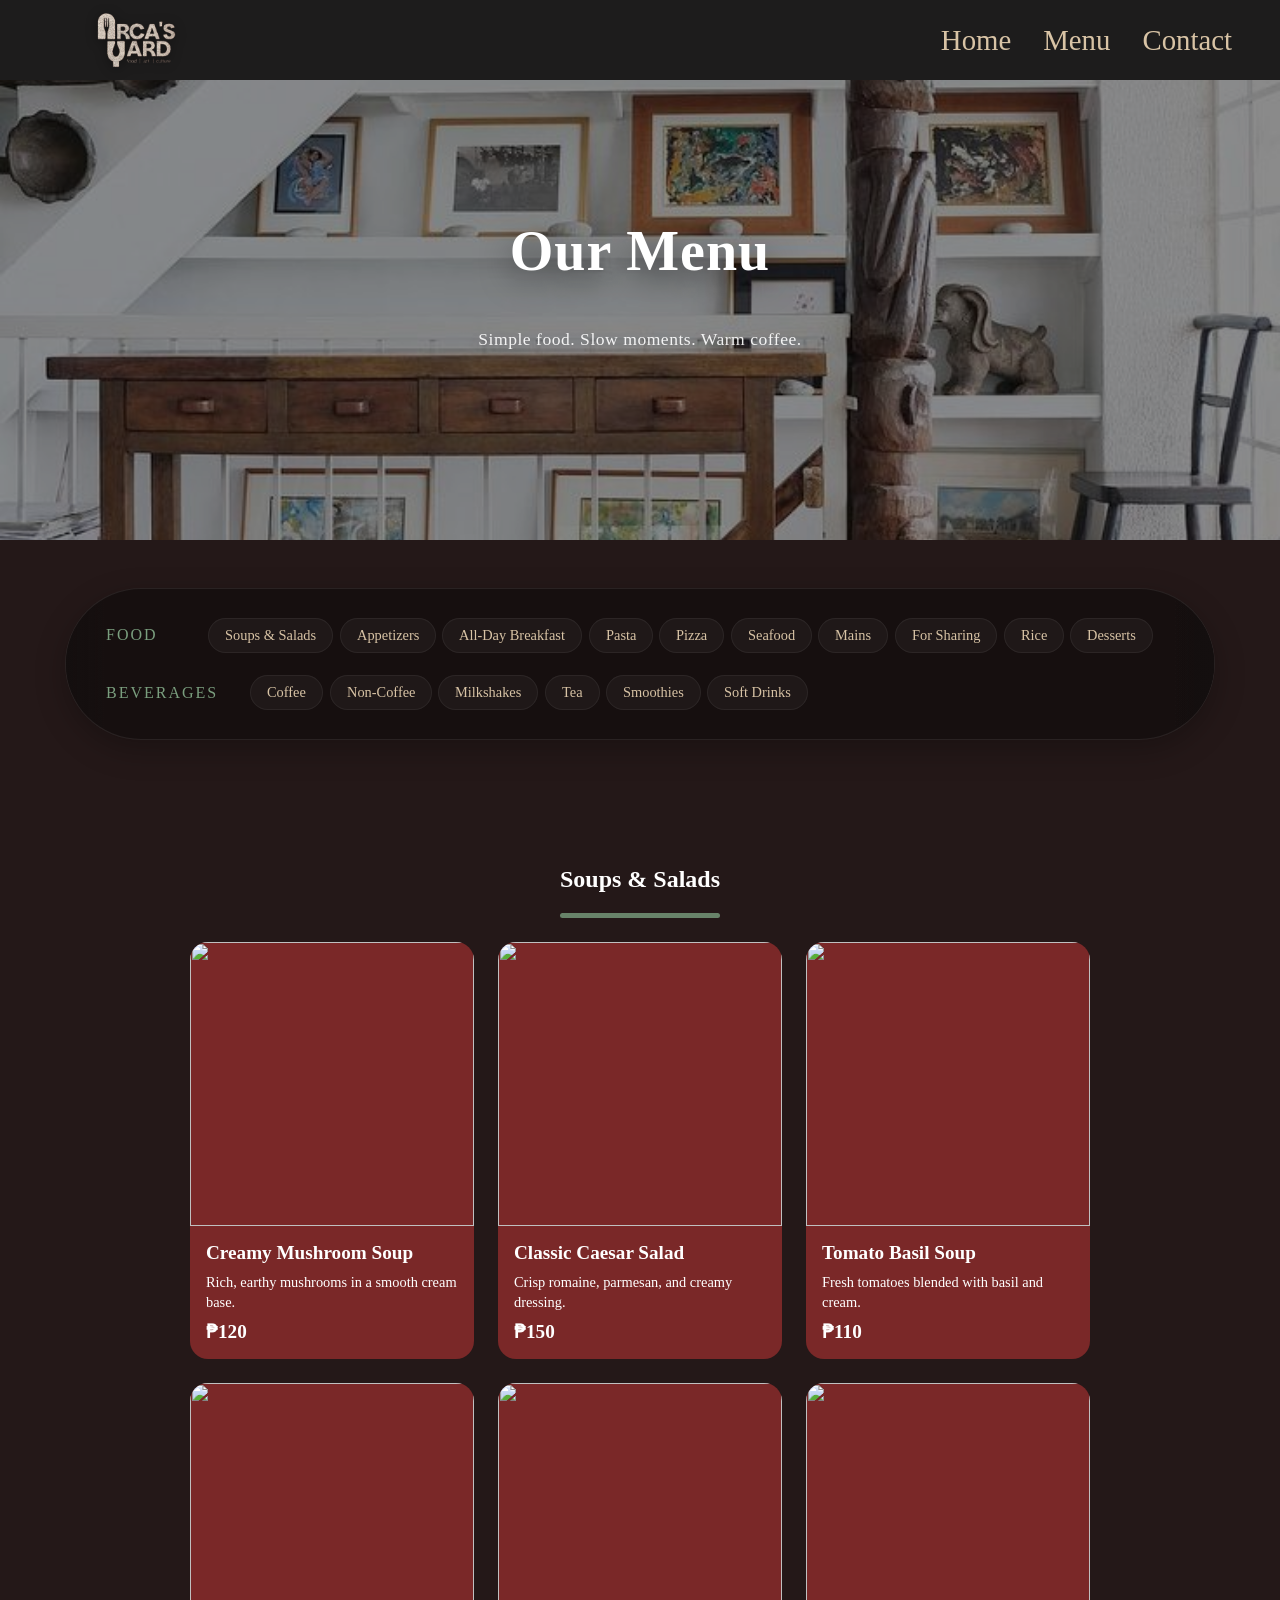
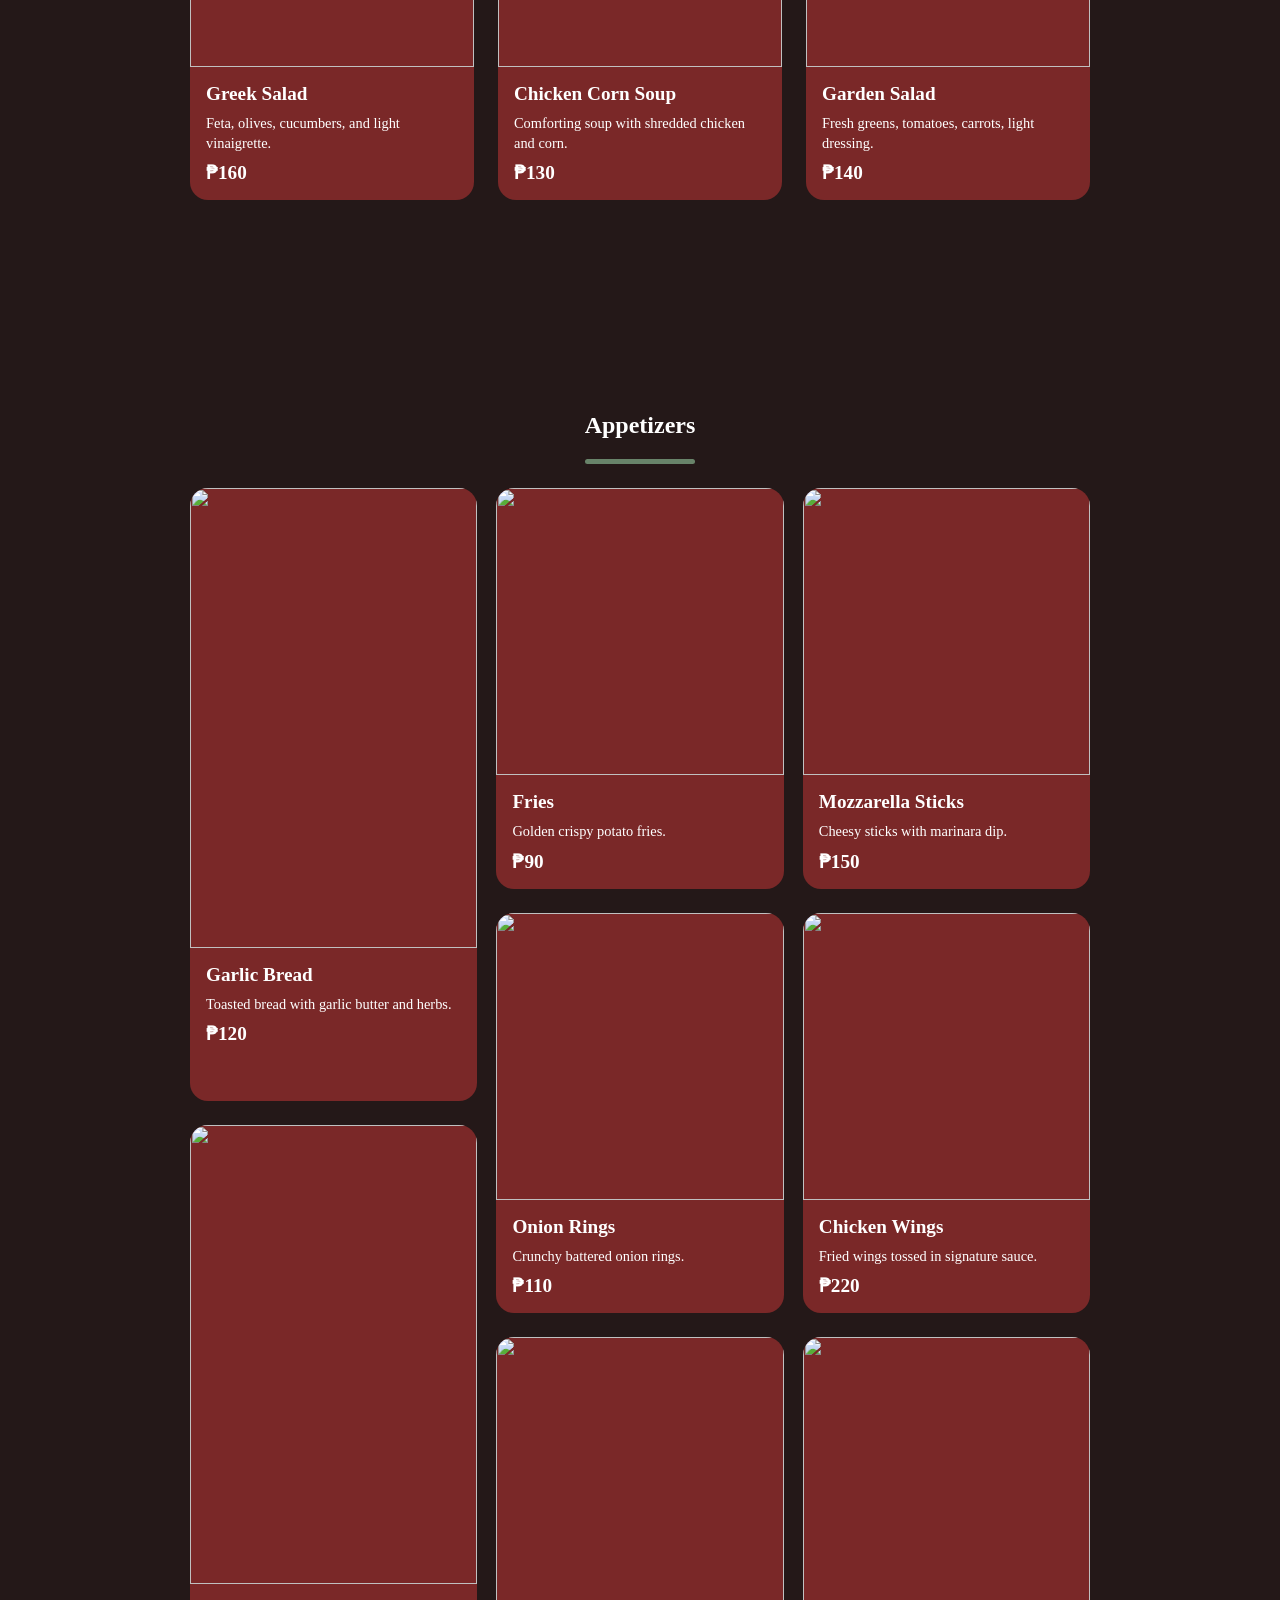
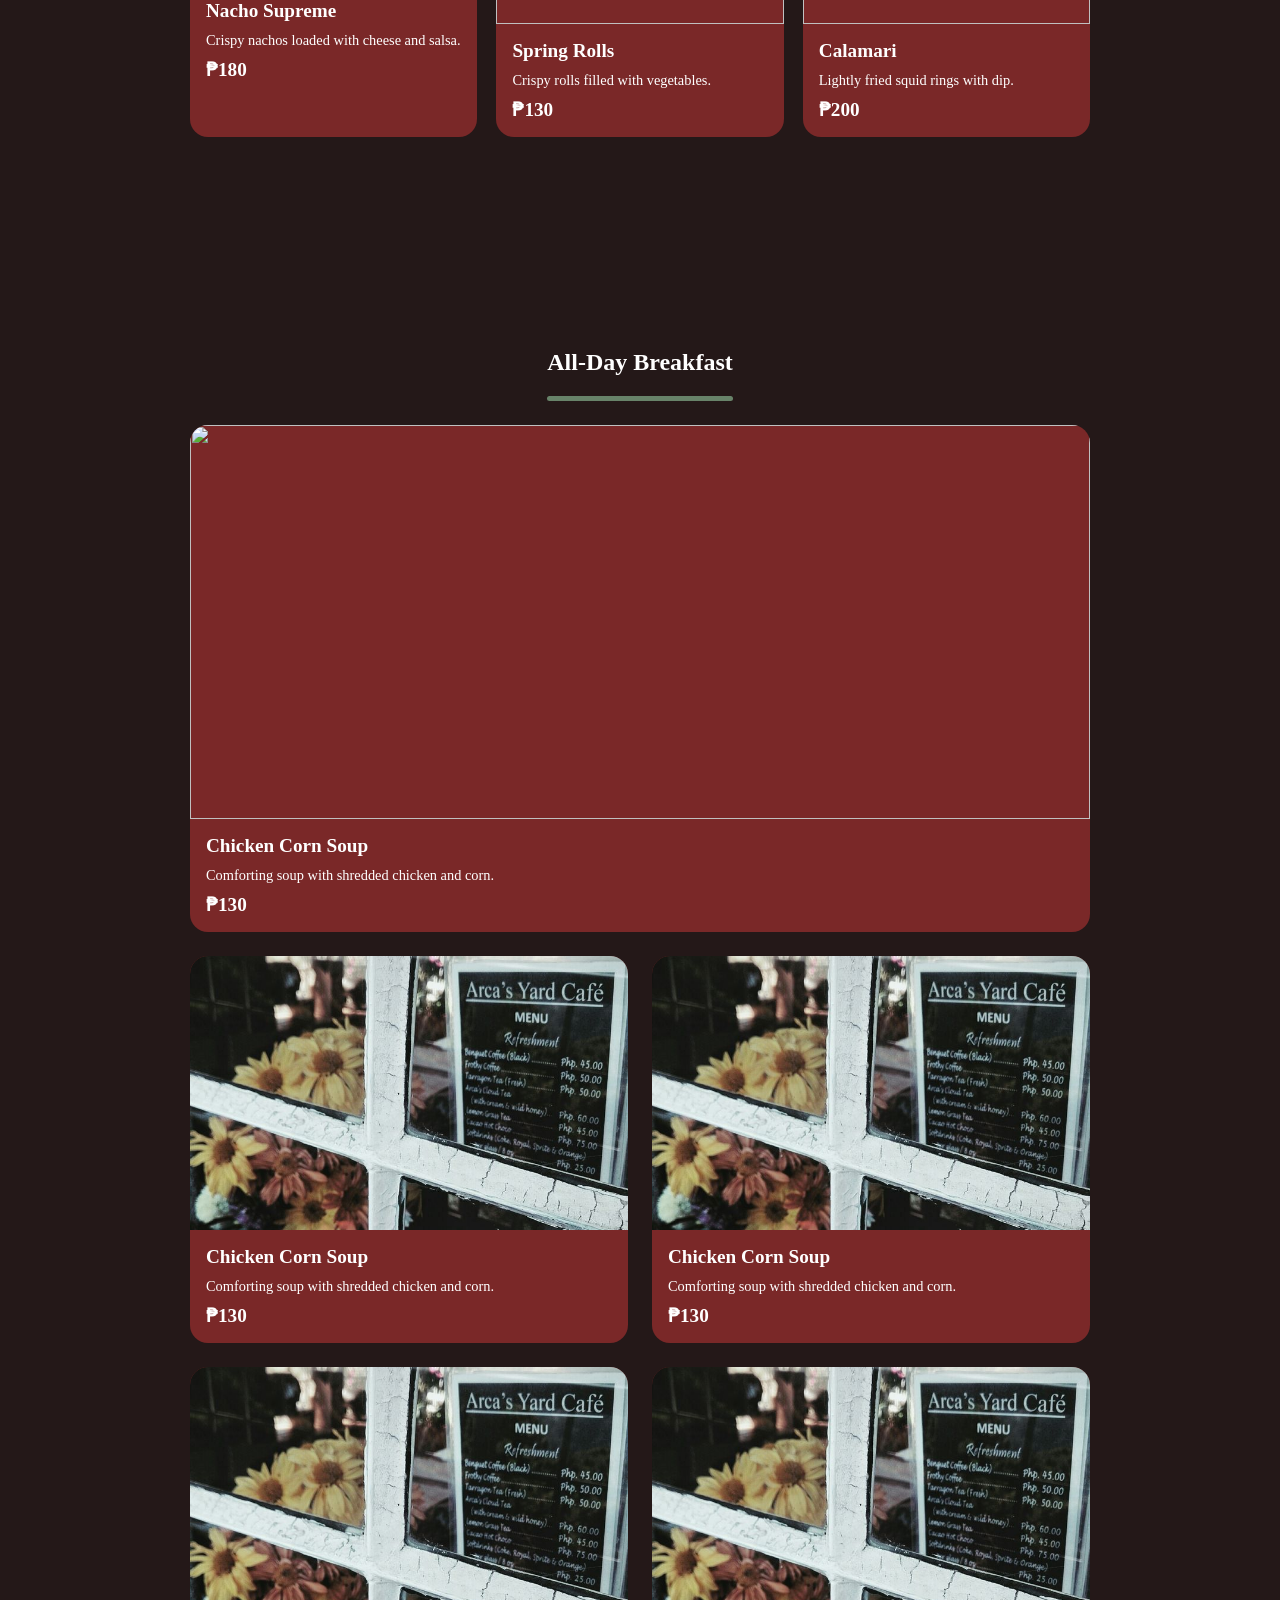
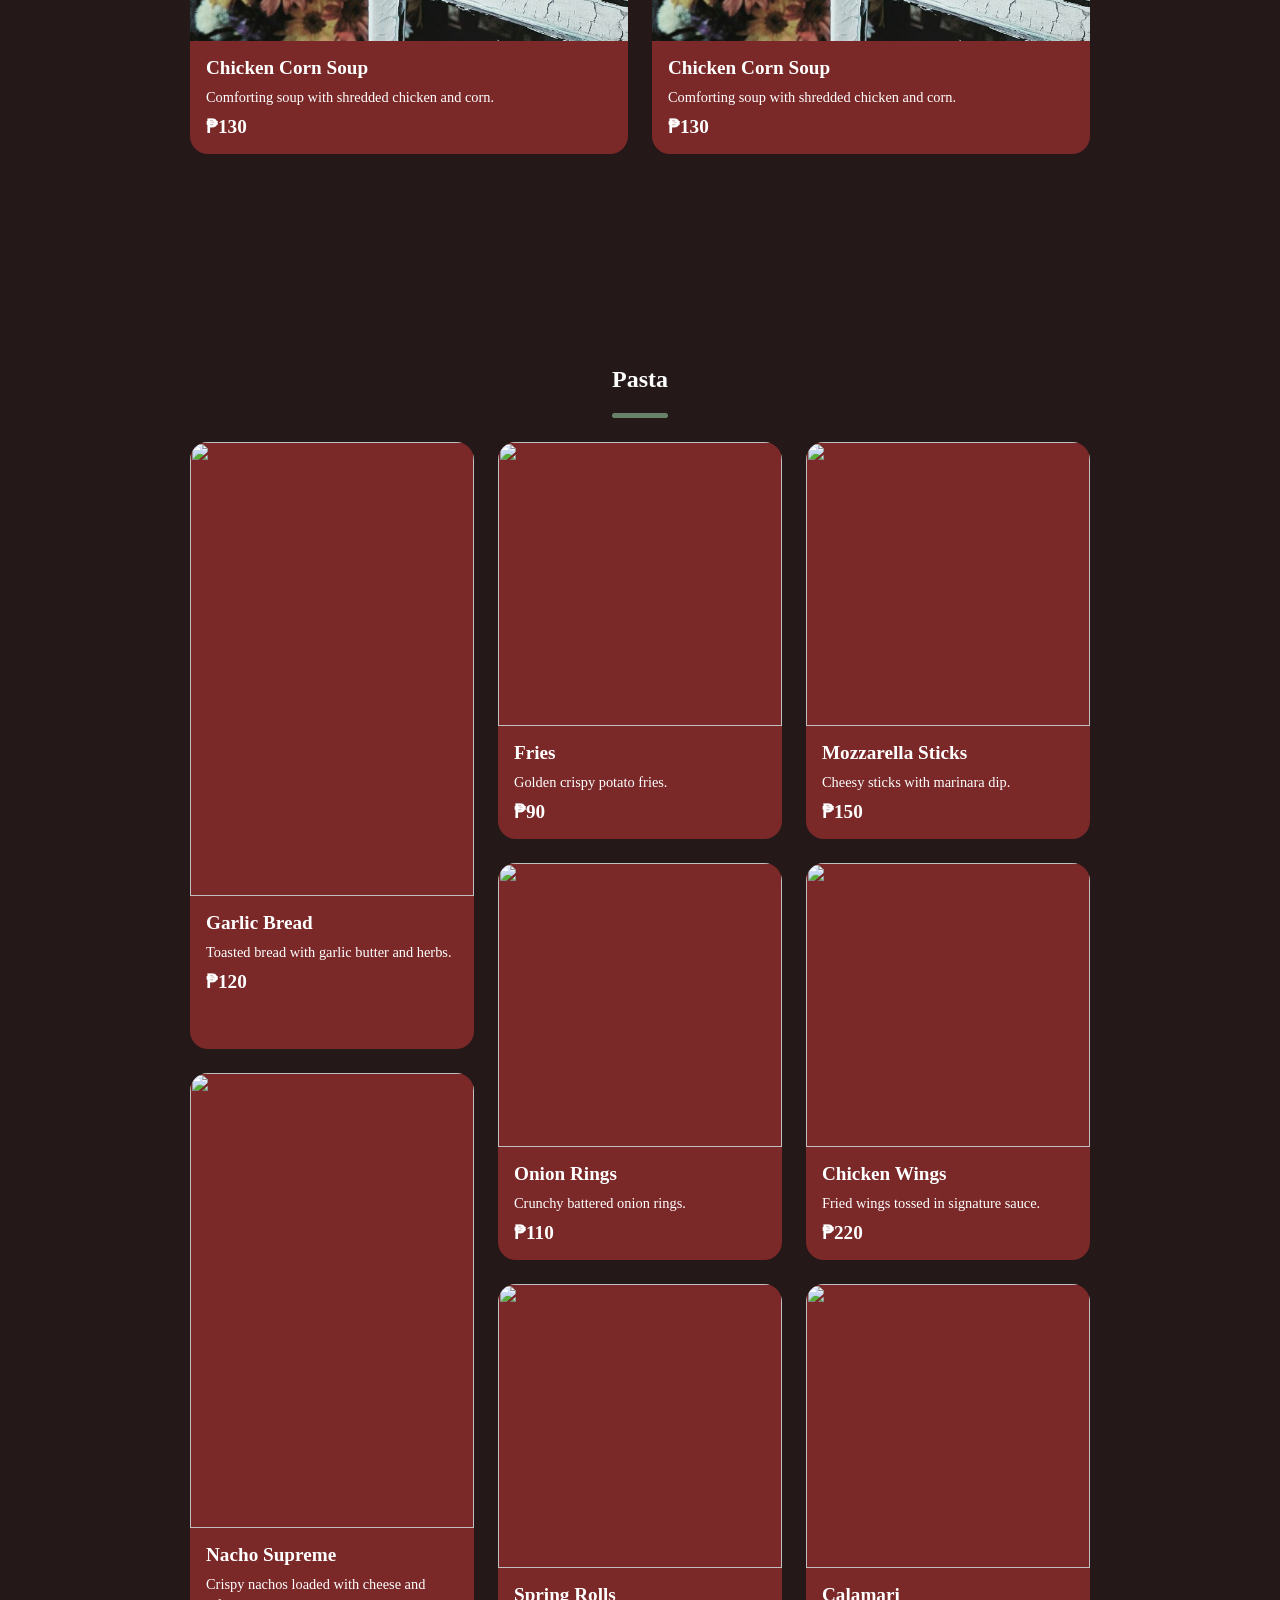
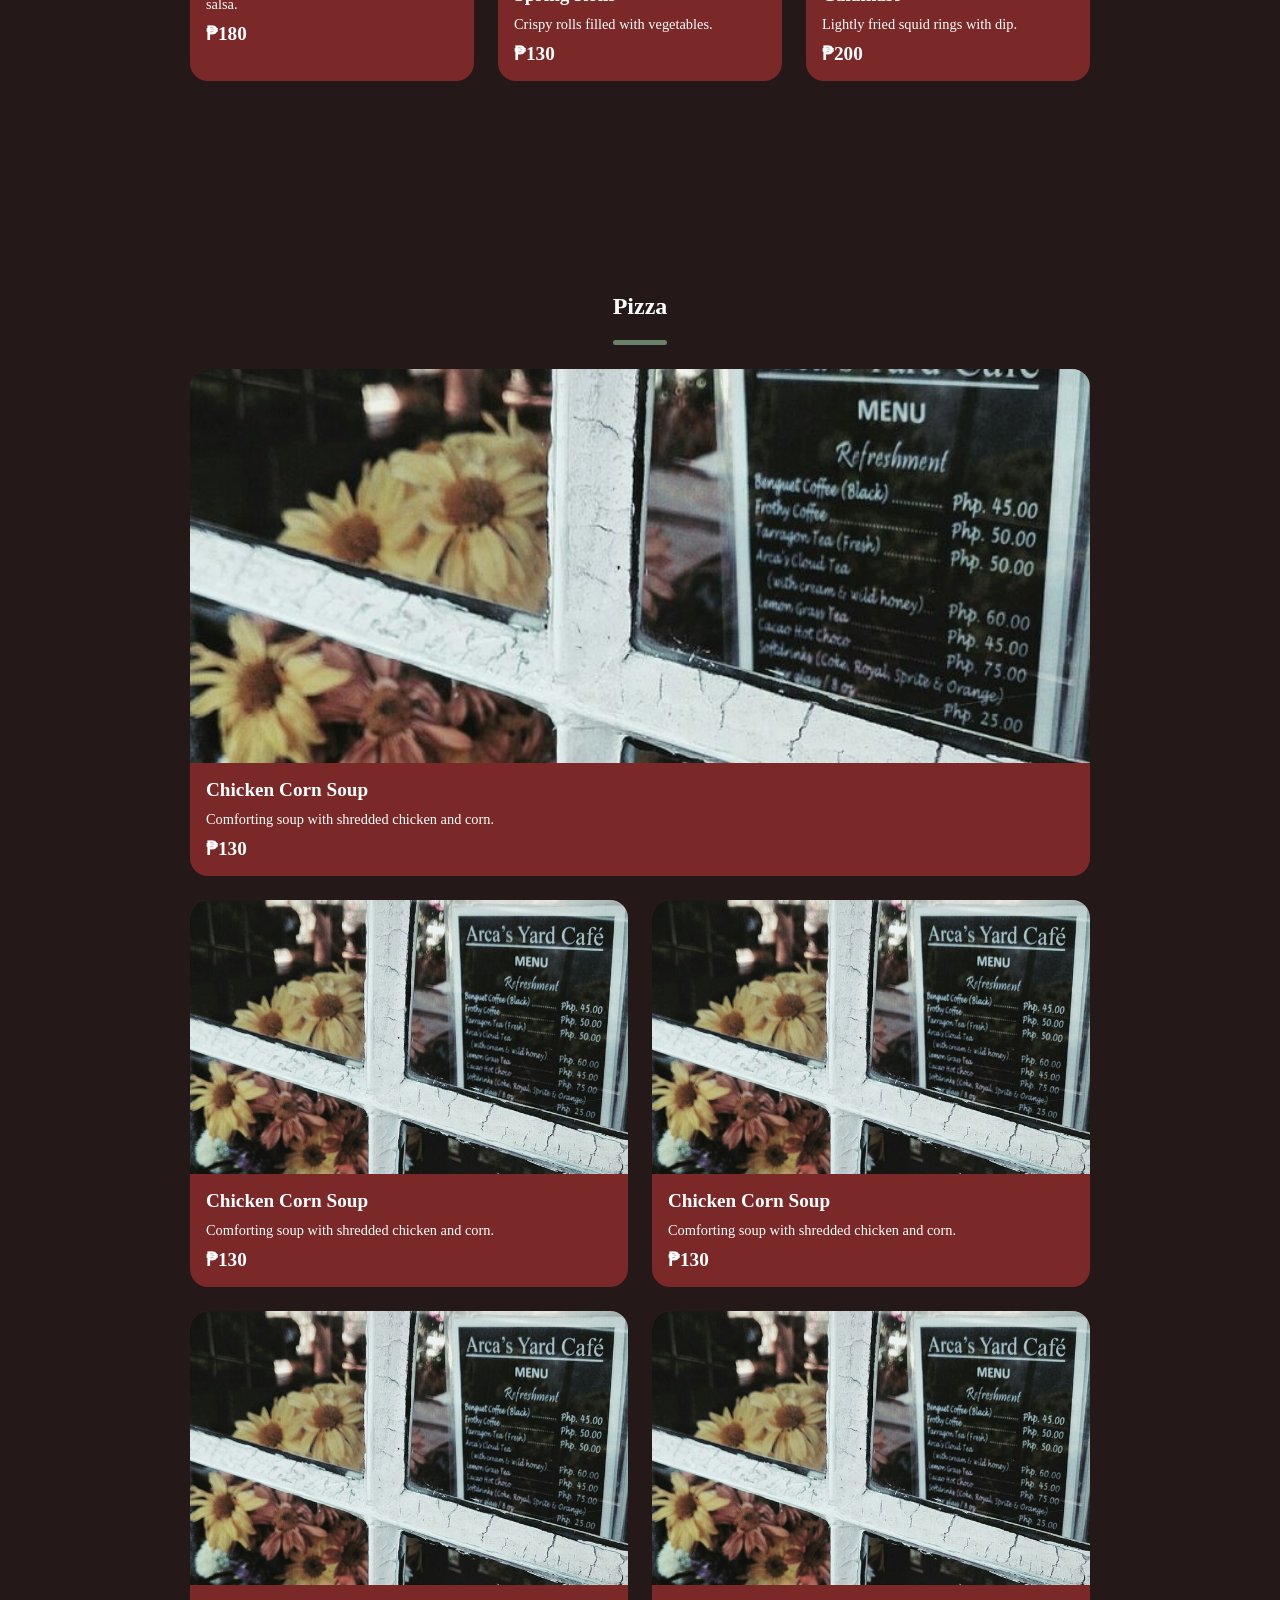
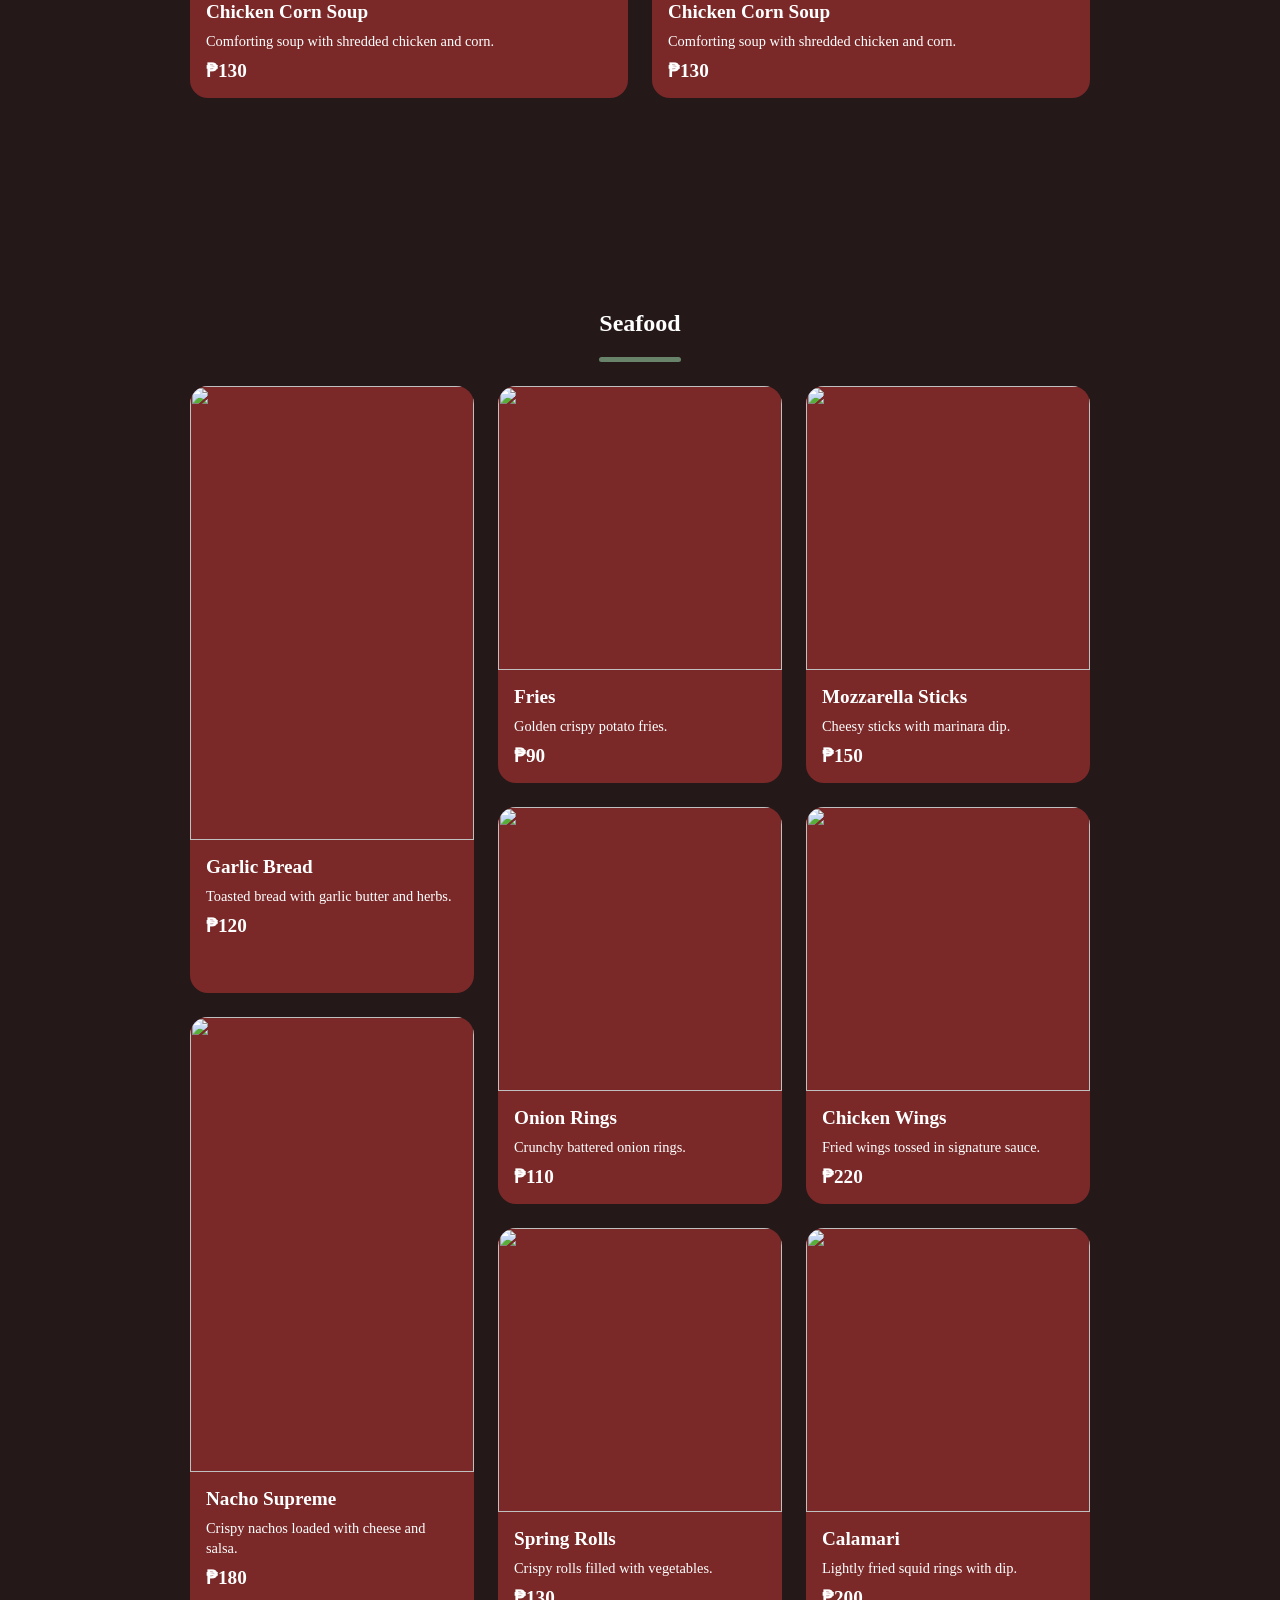
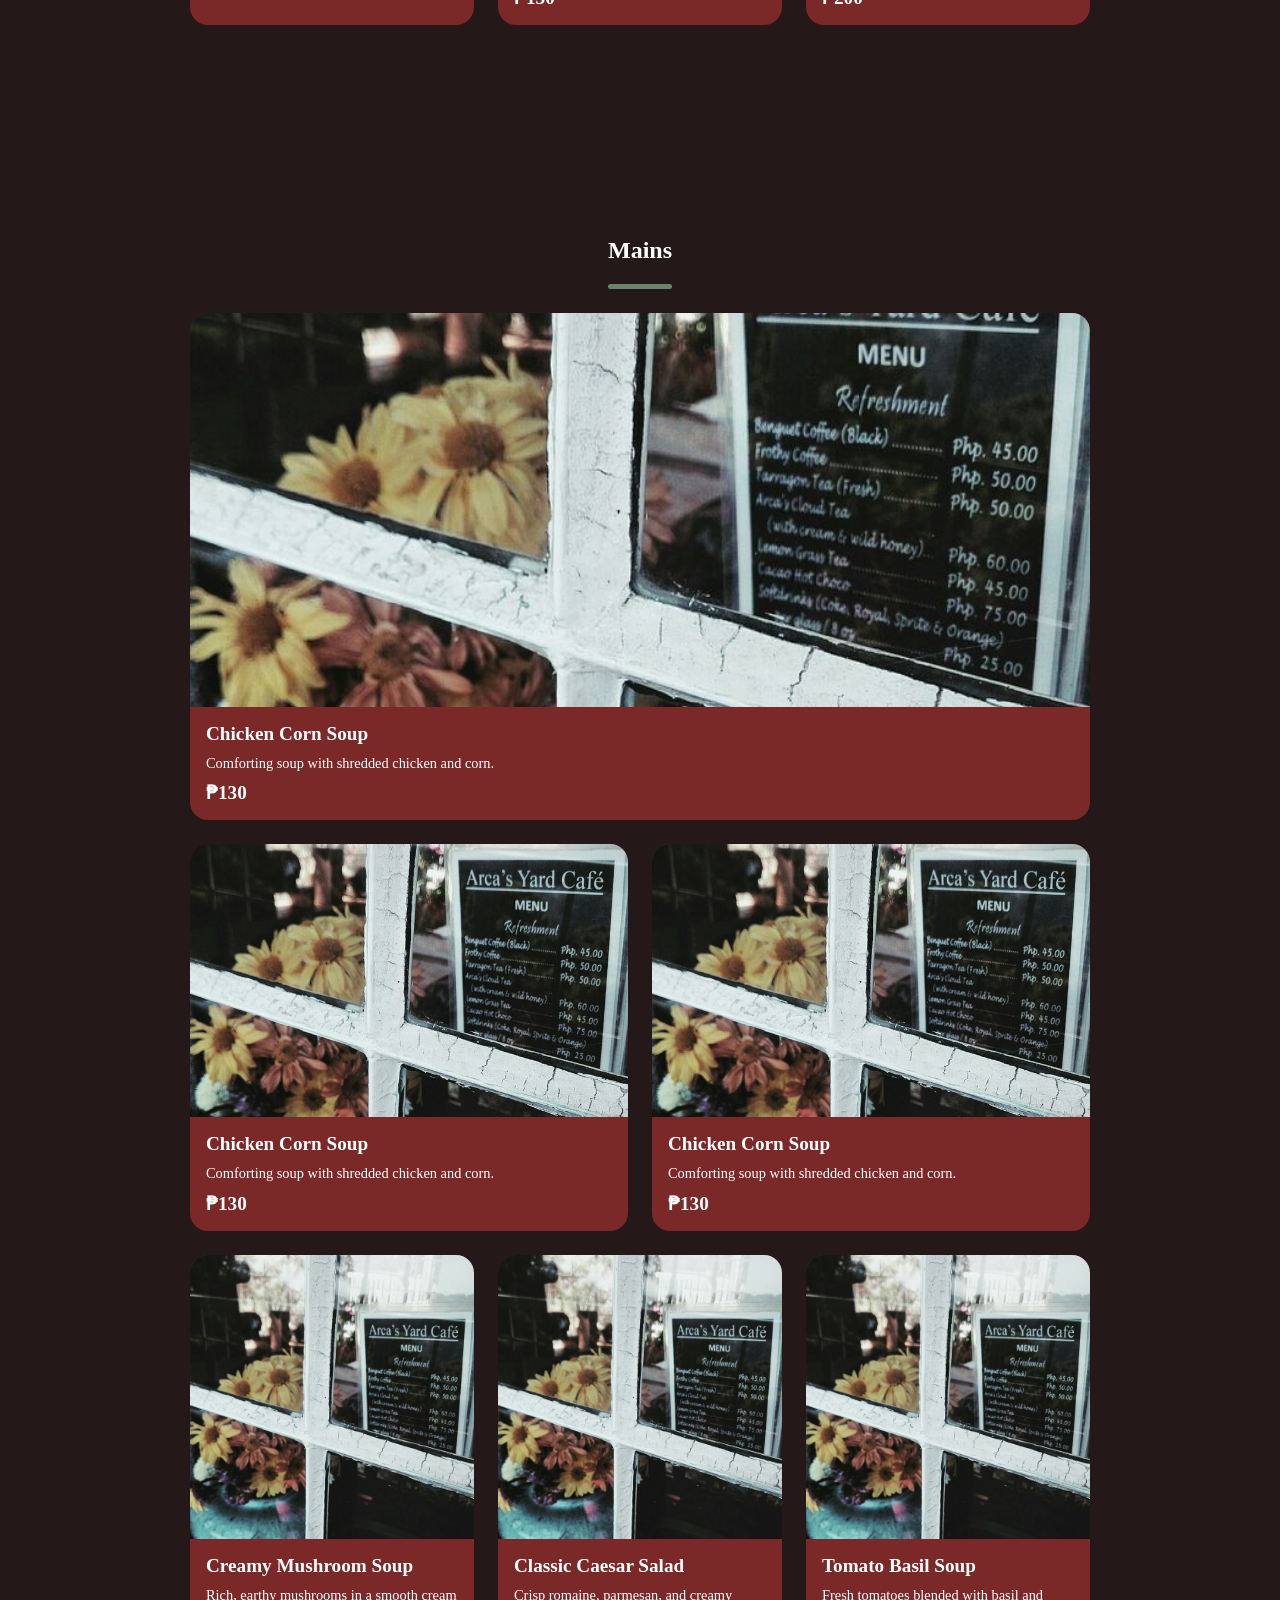
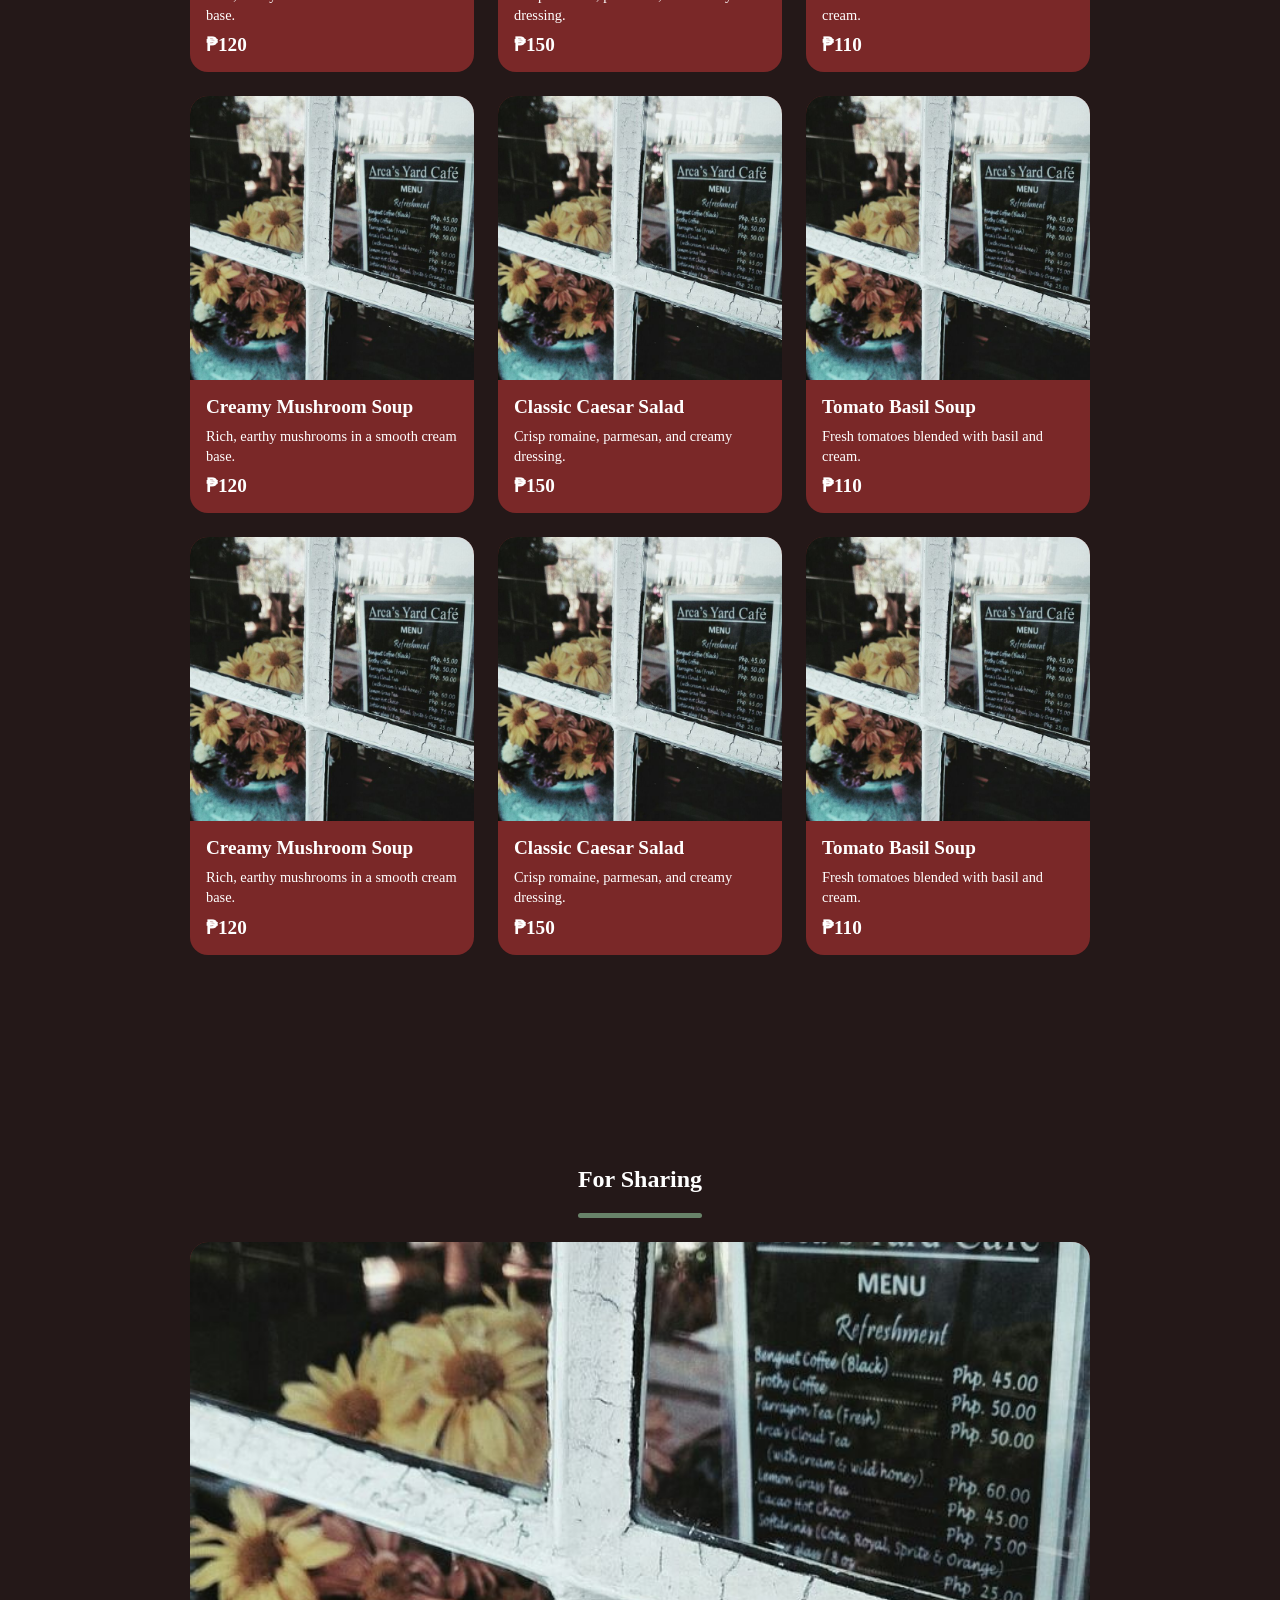
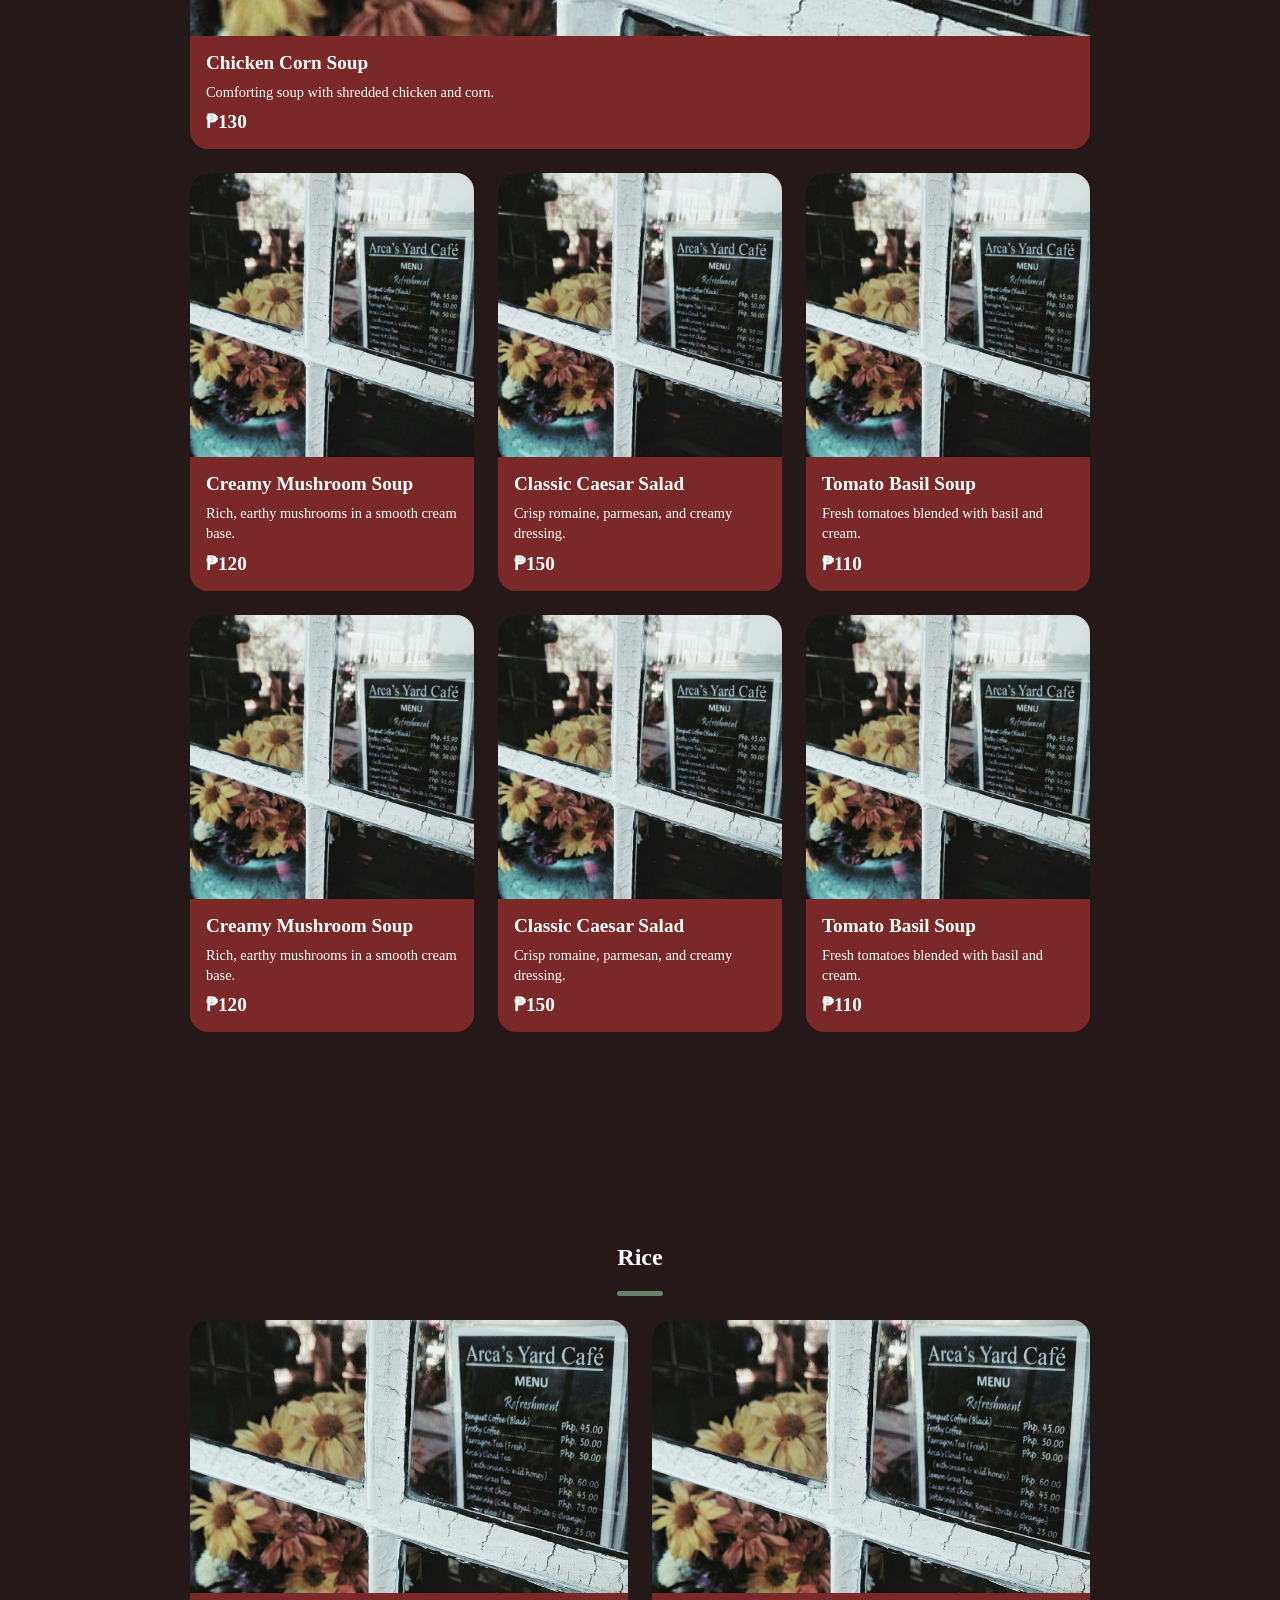
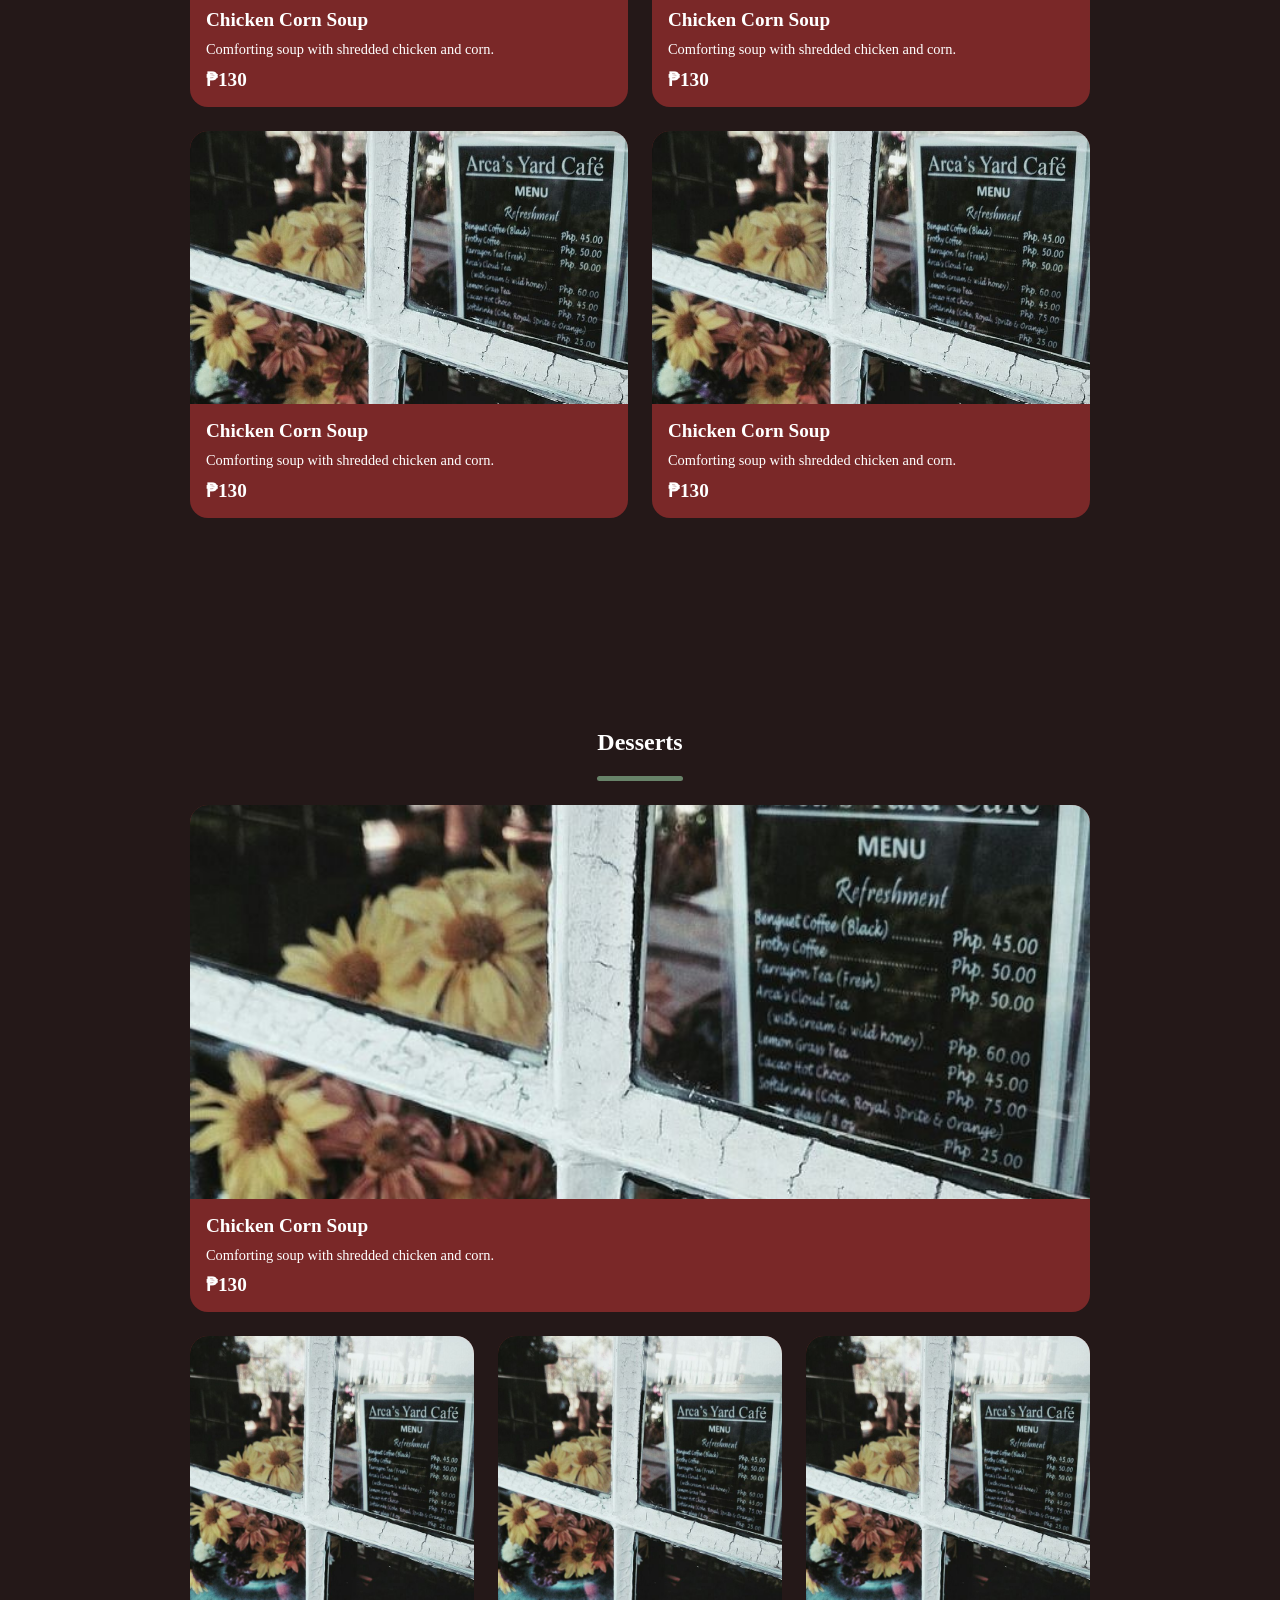
==== menu.html @ e7f6658e "Finished cards, fixed category bar, added hero menu section" ====
<!DOCTYPE html>
<html lang="en">

<head>
    <meta charset="UTF-8">
    <meta name="viewport" content="width=device-width, initial-scale=1.0">
    <title>Menu | Arca's Yard</title>
    <link rel="stylesheet" href="https://cdnjs.cloudflare.com/ajax/libs/font-awesome/6.5.0/css/all.min.css">
    <link rel="stylesheet" href="styles.css">
    <link rel="stylesheet" href="menu.css">
</head>

<body>

    <!-- TOP NAV -->
    <header class="TopNav">

        <div class="Logo">
            <img src="images/Logo.png" alt="Arca's Yard Logo">
        </div>

        <ul class="NavigationBtns">
            <li><a href="index.html">Home</a></li>
            <li><a href="#menu">Menu</a></li>
            <li><a href="#footer-contact">Contact</a></li>
        </ul>

    </header>


    <!-- HERO -->
    <section class="menu-hero">
        <div class="menu-hero-content">
            <h1>Our Menu</h1>
            <p>Simple food. Slow moments. Warm coffee.</p>
        </div>
    </section>


    <!-- CATEGORY NAV (FOOD) -->
    <nav class="menu-category-nav">

        <div class="nav-group">
            <span class="nav-label">Food</span>

            <div class="nav-links">
                <a href="#soups">Soups & Salads</a>
                <a href="#appetizers">Appetizers</a>
                <a href="#breakfast">All-Day Breakfast</a>
                <a href="#pasta">Pasta</a>
                <a href="#pizza">Pizza</a>
                <a href="#seafood">Seafood</a>
                <a href="#mains">Mains</a>
                <a href="#sharing">For Sharing</a>
                <a href="#rice">Rice</a>
                <a href="#desserts">Desserts</a>
            </div>
        </div>

        <div class="nav-group">
            <span class="nav-label">Beverages</span>

            <div class="nav-links">
                <a href="#coffee">Coffee</a>
                <a href="#noncoffee">Non-Coffee</a>
                <a href="#milkshakes">Milkshakes</a>
                <a href="#tea">Tea</a>
                <a href="#smoothies">Smoothies</a>
                <a href="#softdrinks">Soft Drinks</a>
            </div>
        </div>

    </nav>


    <!-- FOOD SECTIONS -->

    <!-- SOUPS & SALADS -->
    <section id="soups" class="menu-section">
        <div class="section-header">
            <h2>Soups & Salads</h2>
            <div class="section-line-long"></div>
        </div>
        <div class="menu-grid soups-grid">

            <div class="menu-card">
                <div class="menu-card-img">
                    <img src="https://i.pinimg.com/736x/e2/eb/c9/e2ebc9f1dde20d398d327fdfaec5f267.jpg">
                </div>
                <div class="menu-card-content">
                    <h3>Creamy Mushroom Soup</h3>
                    <p>Rich, earthy mushrooms in a smooth cream base.</p>
                    <span class="price">₱120</span>
                </div>
            </div>

            <div class="menu-card">
                <div class="menu-card-img">
                    <img src="https://i.pinimg.com/736x/0a/6a/af/0a6aaf61ba360df3a9e61fdb423d99d4.jpg">
                </div>
                <div class="menu-card-content">
                    <h3>Classic Caesar Salad</h3>
                    <p>Crisp romaine, parmesan, and creamy dressing.</p>
                    <span class="price">₱150</span>
                </div>
            </div>

            <div class="menu-card">
                <div class="menu-card-img">
                    <img src="https://i.pinimg.com/736x/3b/90/ef/3b90ef468213af9b06ab7dc0102e377d.jpg">
                </div>
                <div class="menu-card-content">
                    <h3>Tomato Basil Soup</h3>
                    <p>Fresh tomatoes blended with basil and cream.</p>
                    <span class="price">₱110</span>
                </div>
            </div>

            <div class="menu-card">
                <div class="menu-card-img">
                    <img src="https://i.pinimg.com/736x/8e/40/37/8e4037fa655532a5b2d4cee38415f1e8.jpg">
                </div>
                <div class="menu-card-content">
                    <h3>Greek Salad</h3>
                    <p>Feta, olives, cucumbers, and light vinaigrette.</p>
                    <span class="price">₱160</span>
                </div>
            </div>

            <div class="menu-card">
                <div class="menu-card-img">
                    <img src="https://i.pinimg.com/736x/9b/47/14/9b4714f9af9fe3c4e0633de8f8d4c8b3.jpg">
                </div>
                <div class="menu-card-content">
                    <h3>Chicken Corn Soup</h3>
                    <p>Comforting soup with shredded chicken and corn.</p>
                    <span class="price">₱130</span>
                </div>
            </div>

            <div class="menu-card">
                <div class="menu-card-img">
                    <img src="https://i.pinimg.com/736x/0e/b5/07/0eb507b97f67a19e6667378e6239bf80.jpg">
                </div>
                <div class="menu-card-content">
                    <h3>Garden Salad</h3>
                    <p>Fresh greens, tomatoes, carrots, light dressing.</p>
                    <span class="price">₱140</span>
                </div>
            </div>

        </div>
    </section>

    <!-- APPETIZERS -->
    <section id="appetizers" class="menu-section">
        <div class="section-header">
            <h2>Appetizers</h2>
            <div class="section-line-long"></div>
        </div>

        <div class="menu-grid appetizers-grid">

            <div class="app-col app-col-1">

                <div class="menu-card tall">
                    <div class="menu-card-img">
                        <img src="https://i.pinimg.com/736x/bc/23/c3/bc23c375ea4ceefdea750d41bb70231e.jpg">
                    </div>
                    <div class="menu-card-content">
                        <h3>Garlic Bread</h3>
                        <p>Toasted bread with garlic butter and herbs.</p>
                        <span class="price">₱120</span>
                    </div>
                </div>

                <div class="menu-card tall">
                    <div class="menu-card-img">
                        <img src="https://i.pinimg.com/736x/f8/31/7a/f8317a8bd0ff3e51a7cf120d07058aa9.jpg">
                    </div>
                    <div class="menu-card-content">
                        <h3>Nacho Supreme</h3>
                        <p>Crispy nachos loaded with cheese and salsa.</p>
                        <span class="price">₱180</span>
                    </div>
                </div>

            </div>

            <div class="app-col">

                <div class="menu-card">
                    <div class="menu-card-img">
                        <img src="https://i.pinimg.com/736x/1c/87/68/1c8768ff8575c44ebd1df6141987bdbe.jpg">
                    </div>
                    <div class="menu-card-content">
                        <h3>Fries</h3>
                        <p>Golden crispy potato fries.</p>
                        <span class="price">₱90</span>
                    </div>
                </div>

                <div class="menu-card">
                    <div class="menu-card-img">
                        <img src="https://i.pinimg.com/736x/00/92/6b/00926bbec43edce93643f4eafa21312b.jpg">
                    </div>
                    <div class="menu-card-content">
                        <h3>Onion Rings</h3>
                        <p>Crunchy battered onion rings.</p>
                        <span class="price">₱110</span>
                    </div>
                </div>

                <div class="menu-card">
                    <div class="menu-card-img">
                        <img src="https://i.pinimg.com/736x/38/7b/45/387b4507d97519ea14ad360af95740d3.jpg">
                    </div>
                    <div class="menu-card-content">
                        <h3>Spring Rolls</h3>
                        <p>Crispy rolls filled with vegetables.</p>
                        <span class="price">₱130</span>
                    </div>
                </div>

            </div>

            <div class="app-col">

                <div class="menu-card">
                    <div class="menu-card-img">
                        <img src="https://i.pinimg.com/736x/d9/a5/4c/d9a54c0fde92ab4caa30a5adbbbc1191.jpg">
                    </div>
                    <div class="menu-card-content">
                        <h3>Mozzarella Sticks</h3>
                        <p>Cheesy sticks with marinara dip.</p>
                        <span class="price">₱150</span>
                    </div>
                </div>

                <div class="menu-card">
                    <div class="menu-card-img">
                        <img src="https://i.pinimg.com/736x/52/19/7c/52197cad5092fc3b79a1259dc33a384d.jpg">
                    </div>
                    <div class="menu-card-content">
                        <h3>Chicken Wings</h3>
                        <p>Fried wings tossed in signature sauce.</p>
                        <span class="price">₱220</span>
                    </div>
                </div>

                <div class="menu-card">
                    <div class="menu-card-img">
                        <img src="https://i.pinimg.com/736x/22/ce/6d/22ce6dc1565bb69826f97819bab5f6bd.jpg">
                    </div>
                    <div class="menu-card-content">
                        <h3>Calamari</h3>
                        <p>Lightly fried squid rings with dip.</p>
                        <span class="price">₱200</span>
                    </div>
                </div>

            </div>

        </div>
    </section>

    <!-- BREAKFAST -->
    <section id="breakfast" class="menu-section">
        <div class="section-header">
            <h2>All-Day Breakfast</h2>
            <div class="section-line-long"></div>
        </div>
        <div class="menu-grid breakfast-grid">

            <div class="menu-card full-span">
                <div class="menu-card-img">
                    <img src="https://i.pinimg.com/1200x/9b/47/14/9b4714f9af9fe3c4e0633de8f8d4c8b3.jpg">
                </div>
                <div class="menu-card-content">
                    <h3>Chicken Corn Soup</h3>
                    <p>Comforting soup with shredded chicken and corn.</p>
                    <span class="price">₱130</span>
                </div>
            </div>

            <div class="wide-row">
                <div class="menu-card wide-card">
                    <div class="menu-card-img">
                        <img src="images/Arca's Yard in Baguio City.jpg">
                    </div>
                    <div class="menu-card-content">
                        <h3>Chicken Corn Soup</h3>
                        <p>Comforting soup with shredded chicken and corn.</p>
                        <span class="price">₱130</span>
                    </div>
                </div>

                <div class="menu-card wide-card">
                    <div class="menu-card-img">
                        <img src="images/Arca's Yard in Baguio City.jpg">
                    </div>
                    <div class="menu-card-content">
                        <h3>Chicken Corn Soup</h3>
                        <p>Comforting soup with shredded chicken and corn.</p>
                        <span class="price">₱130</span>
                    </div>
                </div>

                <div class="menu-card wide-card">
                    <div class="menu-card-img">
                        <img src="images/Arca's Yard in Baguio City.jpg">
                    </div>
                    <div class="menu-card-content">
                        <h3>Chicken Corn Soup</h3>
                        <p>Comforting soup with shredded chicken and corn.</p>
                        <span class="price">₱130</span>
                    </div>
                </div>

                <div class="menu-card wide-card">
                    <div class="menu-card-img">
                        <img src="images/Arca's Yard in Baguio City.jpg">
                    </div>
                    <div class="menu-card-content">
                        <h3>Chicken Corn Soup</h3>
                        <p>Comforting soup with shredded chicken and corn.</p>
                        <span class="price">₱130</span>
                    </div>
                </div>
            </div>
        </div>
    </section>

    <!-- PIZZA -->
    <section id="pasta" class="menu-section">
        <div class="section-header">
            <h2>Pasta</h2>
            <div class="section-line-long"></div>
        </div>
        <div class="menu-grid pasta-grid">

            <div class="app-col app-col-1">

                <div class="menu-card tall">
                    <div class="menu-card-img">
                        <img src="images/app1.jpg">
                    </div>
                    <div class="menu-card-content">
                        <h3>Garlic Bread</h3>
                        <p>Toasted bread with garlic butter and herbs.</p>
                        <span class="price">₱120</span>
                    </div>
                </div>

                <div class="menu-card tall">
                    <div class="menu-card-img">
                        <img src="images/app2.jpg">
                    </div>
                    <div class="menu-card-content">
                        <h3>Nacho Supreme</h3>
                        <p>Crispy nachos loaded with cheese and salsa.</p>
                        <span class="price">₱180</span>
                    </div>
                </div>

            </div>

            <div class="app-col">

                <div class="menu-card">
                    <div class="menu-card-img">
                        <img src="images/app3.jpg">
                    </div>
                    <div class="menu-card-content">
                        <h3>Fries</h3>
                        <p>Golden crispy potato fries.</p>
                        <span class="price">₱90</span>
                    </div>
                </div>

                <div class="menu-card">
                    <div class="menu-card-img">
                        <img src="images/app4.jpg">
                    </div>
                    <div class="menu-card-content">
                        <h3>Onion Rings</h3>
                        <p>Crunchy battered onion rings.</p>
                        <span class="price">₱110</span>
                    </div>
                </div>

                <div class="menu-card">
                    <div class="menu-card-img">
                        <img src="images/app5.jpg">
                    </div>
                    <div class="menu-card-content">
                        <h3>Spring Rolls</h3>
                        <p>Crispy rolls filled with vegetables.</p>
                        <span class="price">₱130</span>
                    </div>
                </div>

            </div>

            <div class="app-col">

                <div class="menu-card">
                    <div class="menu-card-img">
                        <img src="images/app6.jpg">
                    </div>
                    <div class="menu-card-content">
                        <h3>Mozzarella Sticks</h3>
                        <p>Cheesy sticks with marinara dip.</p>
                        <span class="price">₱150</span>
                    </div>
                </div>

                <div class="menu-card">
                    <div class="menu-card-img">
                        <img src="images/app7.jpg">
                    </div>
                    <div class="menu-card-content">
                        <h3>Chicken Wings</h3>
                        <p>Fried wings tossed in signature sauce.</p>
                        <span class="price">₱220</span>
                    </div>
                </div>

                <div class="menu-card">
                    <div class="menu-card-img">
                        <img src="images/app8.jpg">
                    </div>
                    <div class="menu-card-content">
                        <h3>Calamari</h3>
                        <p>Lightly fried squid rings with dip.</p>
                        <span class="price">₱200</span>
                    </div>
                </div>

            </div>

        </div>
    </section>

    <!-- PIZZA -->
    <section id="pizza" class="menu-section">
        <div class="section-header">
            <h2>Pizza</h2>
            <div class="section-line-long"></div>
        </div>
        <div class="menu-grid pizza-grid">

            <div class="menu-card full-span">
                <div class="menu-card-img">
                    <img src="images/Arca's Yard in Baguio City.jpg">
                </div>
                <div class="menu-card-content">
                    <h3>Chicken Corn Soup</h3>
                    <p>Comforting soup with shredded chicken and corn.</p>
                    <span class="price">₱130</span>
                </div>
            </div>

            <div class="wide-row">
                <div class="menu-card wide-card">
                    <div class="menu-card-img">
                        <img src="images/Arca's Yard in Baguio City.jpg">
                    </div>
                    <div class="menu-card-content">
                        <h3>Chicken Corn Soup</h3>
                        <p>Comforting soup with shredded chicken and corn.</p>
                        <span class="price">₱130</span>
                    </div>
                </div>

                <div class="menu-card wide-card">
                    <div class="menu-card-img">
                        <img src="images/Arca's Yard in Baguio City.jpg">
                    </div>
                    <div class="menu-card-content">
                        <h3>Chicken Corn Soup</h3>
                        <p>Comforting soup with shredded chicken and corn.</p>
                        <span class="price">₱130</span>
                    </div>
                </div>

                <div class="menu-card wide-card">
                    <div class="menu-card-img">
                        <img src="images/Arca's Yard in Baguio City.jpg">
                    </div>
                    <div class="menu-card-content">
                        <h3>Chicken Corn Soup</h3>
                        <p>Comforting soup with shredded chicken and corn.</p>
                        <span class="price">₱130</span>
                    </div>
                </div>

                <div class="menu-card wide-card">
                    <div class="menu-card-img">
                        <img src="images/Arca's Yard in Baguio City.jpg">
                    </div>
                    <div class="menu-card-content">
                        <h3>Chicken Corn Soup</h3>
                        <p>Comforting soup with shredded chicken and corn.</p>
                        <span class="price">₱130</span>
                    </div>
                </div>
            </div>

        </div>
    </section>

    <!-- SEAFOOD -->
    <section id="seafood" class="menu-section">
        <div class="section-header">
            <h2>Seafood</h2>
            <div class="section-line-long"></div>
        </div>
        <div class="menu-grid seafood-grid">

            <div class="app-col app-col-1">

                <div class="menu-card tall">
                    <div class="menu-card-img">
                        <img src="images/app1.jpg">
                    </div>
                    <div class="menu-card-content">
                        <h3>Garlic Bread</h3>
                        <p>Toasted bread with garlic butter and herbs.</p>
                        <span class="price">₱120</span>
                    </div>
                </div>

                <div class="menu-card tall">
                    <div class="menu-card-img">
                        <img src="images/app2.jpg">
                    </div>
                    <div class="menu-card-content">
                        <h3>Nacho Supreme</h3>
                        <p>Crispy nachos loaded with cheese and salsa.</p>
                        <span class="price">₱180</span>
                    </div>
                </div>

            </div>

            <div class="app-col">

                <div class="menu-card">
                    <div class="menu-card-img">
                        <img src="images/app3.jpg">
                    </div>
                    <div class="menu-card-content">
                        <h3>Fries</h3>
                        <p>Golden crispy potato fries.</p>
                        <span class="price">₱90</span>
                    </div>
                </div>

                <div class="menu-card">
                    <div class="menu-card-img">
                        <img src="images/app4.jpg">
                    </div>
                    <div class="menu-card-content">
                        <h3>Onion Rings</h3>
                        <p>Crunchy battered onion rings.</p>
                        <span class="price">₱110</span>
                    </div>
                </div>

                <div class="menu-card">
                    <div class="menu-card-img">
                        <img src="images/app5.jpg">
                    </div>
                    <div class="menu-card-content">
                        <h3>Spring Rolls</h3>
                        <p>Crispy rolls filled with vegetables.</p>
                        <span class="price">₱130</span>
                    </div>
                </div>

            </div>

            <div class="app-col">

                <div class="menu-card">
                    <div class="menu-card-img">
                        <img src="images/app6.jpg">
                    </div>
                    <div class="menu-card-content">
                        <h3>Mozzarella Sticks</h3>
                        <p>Cheesy sticks with marinara dip.</p>
                        <span class="price">₱150</span>
                    </div>
                </div>

                <div class="menu-card">
                    <div class="menu-card-img">
                        <img src="images/app7.jpg">
                    </div>
                    <div class="menu-card-content">
                        <h3>Chicken Wings</h3>
                        <p>Fried wings tossed in signature sauce.</p>
                        <span class="price">₱220</span>
                    </div>
                </div>

                <div class="menu-card">
                    <div class="menu-card-img">
                        <img src="images/app8.jpg">
                    </div>
                    <div class="menu-card-content">
                        <h3>Calamari</h3>
                        <p>Lightly fried squid rings with dip.</p>
                        <span class="price">₱200</span>
                    </div>
                </div>

            </div>

        </div>
    </section>

    <!-- MAINS -->
    <section id="mains" class="menu-section">
        <div class="section-header">
            <h2>Mains</h2>
            <div class="section-line-long"></div>
        </div>
        <div class="menu-grid mains-grid">

            <div class="menu-card full-span">
                <div class="menu-card-img">
                    <img src="images/Arca's Yard in Baguio City.jpg">
                </div>
                <div class="menu-card-content">
                    <h3>Chicken Corn Soup</h3>
                    <p>Comforting soup with shredded chicken and corn.</p>
                    <span class="price">₱130</span>
                </div>
            </div>

            <div class="wide-row">
                <div class="menu-card wide-card">
                    <div class="menu-card-img">
                        <img src="images/Arca's Yard in Baguio City.jpg">
                    </div>
                    <div class="menu-card-content">
                        <h3>Chicken Corn Soup</h3>
                        <p>Comforting soup with shredded chicken and corn.</p>
                        <span class="price">₱130</span>
                    </div>
                </div>

                <div class="menu-card wide-card">
                    <div class="menu-card-img">
                        <img src="images/Arca's Yard in Baguio City.jpg">
                    </div>
                    <div class="menu-card-content">
                        <h3>Chicken Corn Soup</h3>
                        <p>Comforting soup with shredded chicken and corn.</p>
                        <span class="price">₱130</span>
                    </div>
                </div>
            </div>

            <div class="menu-card">
                <div class="menu-card-img">
                    <img src="images/Arca's Yard in Baguio City.jpg">
                </div>
                <div class="menu-card-content">
                    <h3>Creamy Mushroom Soup</h3>
                    <p>Rich, earthy mushrooms in a smooth cream base.</p>
                    <span class="price">₱120</span>
                </div>
            </div>

            <div class="menu-card">
                <div class="menu-card-img">
                    <img src="images/Arca's Yard in Baguio City.jpg">
                </div>
                <div class="menu-card-content">
                    <h3>Classic Caesar Salad</h3>
                    <p>Crisp romaine, parmesan, and creamy dressing.</p>
                    <span class="price">₱150</span>
                </div>
            </div>

            <div class="menu-card">
                <div class="menu-card-img">
                    <img src="images/Arca's Yard in Baguio City.jpg">
                </div>
                <div class="menu-card-content">
                    <h3>Tomato Basil Soup</h3>
                    <p>Fresh tomatoes blended with basil and cream.</p>
                    <span class="price">₱110</span>
                </div>
            </div>

            <div class="menu-card">
                <div class="menu-card-img">
                    <img src="images/Arca's Yard in Baguio City.jpg">
                </div>
                <div class="menu-card-content">
                    <h3>Creamy Mushroom Soup</h3>
                    <p>Rich, earthy mushrooms in a smooth cream base.</p>
                    <span class="price">₱120</span>
                </div>
            </div>

            <div class="menu-card">
                <div class="menu-card-img">
                    <img src="images/Arca's Yard in Baguio City.jpg">
                </div>
                <div class="menu-card-content">
                    <h3>Classic Caesar Salad</h3>
                    <p>Crisp romaine, parmesan, and creamy dressing.</p>
                    <span class="price">₱150</span>
                </div>
            </div>

            <div class="menu-card">
                <div class="menu-card-img">
                    <img src="images/Arca's Yard in Baguio City.jpg">
                </div>
                <div class="menu-card-content">
                    <h3>Tomato Basil Soup</h3>
                    <p>Fresh tomatoes blended with basil and cream.</p>
                    <span class="price">₱110</span>
                </div>
            </div>

            <div class="menu-card">
                <div class="menu-card-img">
                    <img src="images/Arca's Yard in Baguio City.jpg">
                </div>
                <div class="menu-card-content">
                    <h3>Creamy Mushroom Soup</h3>
                    <p>Rich, earthy mushrooms in a smooth cream base.</p>
                    <span class="price">₱120</span>
                </div>
            </div>

            <div class="menu-card">
                <div class="menu-card-img">
                    <img src="images/Arca's Yard in Baguio City.jpg">
                </div>
                <div class="menu-card-content">
                    <h3>Classic Caesar Salad</h3>
                    <p>Crisp romaine, parmesan, and creamy dressing.</p>
                    <span class="price">₱150</span>
                </div>
            </div>

            <div class="menu-card">
                <div class="menu-card-img">
                    <img src="images/Arca's Yard in Baguio City.jpg">
                </div>
                <div class="menu-card-content">
                    <h3>Tomato Basil Soup</h3>
                    <p>Fresh tomatoes blended with basil and cream.</p>
                    <span class="price">₱110</span>
                </div>
            </div>
    </section>


    <section id="sharing" class="menu-section">
        <div class="section-header">
            <h2>For Sharing</h2>
            <div class="section-line-long"></div>
        </div>
        <div class="menu-grid sharing-grid">

            <div class="menu-card full-span">
                <div class="menu-card-img">
                    <img src="images/Arca's Yard in Baguio City.jpg">
                </div>
                <div class="menu-card-content">
                    <h3>Chicken Corn Soup</h3>
                    <p>Comforting soup with shredded chicken and corn.</p>
                    <span class="price">₱130</span>
                </div>
            </div>

            <div class="menu-card">
                <div class="menu-card-img">
                    <img src="images/Arca's Yard in Baguio City.jpg">
                </div>
                <div class="menu-card-content">
                    <h3>Creamy Mushroom Soup</h3>
                    <p>Rich, earthy mushrooms in a smooth cream base.</p>
                    <span class="price">₱120</span>
                </div>
            </div>

            <div class="menu-card">
                <div class="menu-card-img">
                    <img src="images/Arca's Yard in Baguio City.jpg">
                </div>
                <div class="menu-card-content">
                    <h3>Classic Caesar Salad</h3>
                    <p>Crisp romaine, parmesan, and creamy dressing.</p>
                    <span class="price">₱150</span>
                </div>
            </div>

            <div class="menu-card">
                <div class="menu-card-img">
                    <img src="images/Arca's Yard in Baguio City.jpg">
                </div>
                <div class="menu-card-content">
                    <h3>Tomato Basil Soup</h3>
                    <p>Fresh tomatoes blended with basil and cream.</p>
                    <span class="price">₱110</span>
                </div>
            </div>

            <div class="menu-card">
                <div class="menu-card-img">
                    <img src="images/Arca's Yard in Baguio City.jpg">
                </div>
                <div class="menu-card-content">
                    <h3>Creamy Mushroom Soup</h3>
                    <p>Rich, earthy mushrooms in a smooth cream base.</p>
                    <span class="price">₱120</span>
                </div>
            </div>

            <div class="menu-card">
                <div class="menu-card-img">
                    <img src="images/Arca's Yard in Baguio City.jpg">
                </div>
                <div class="menu-card-content">
                    <h3>Classic Caesar Salad</h3>
                    <p>Crisp romaine, parmesan, and creamy dressing.</p>
                    <span class="price">₱150</span>
                </div>
            </div>

            <div class="menu-card">
                <div class="menu-card-img">
                    <img src="images/Arca's Yard in Baguio City.jpg">
                </div>
                <div class="menu-card-content">
                    <h3>Tomato Basil Soup</h3>
                    <p>Fresh tomatoes blended with basil and cream.</p>
                    <span class="price">₱110</span>
                </div>
            </div>

        </div>
    </section>


    <section id="rice" class="menu-section">
        <div class="section-header">
            <h2>Rice</h2>
            <div class="section-line-long"></div>
        </div>
        <div class="menu-grid rice-grid">

            <div class="wide-row">
                <div class="menu-card wide-card">
                    <div class="menu-card-img">
                        <img src="images/Arca's Yard in Baguio City.jpg">
                    </div>
                    <div class="menu-card-content">
                        <h3>Chicken Corn Soup</h3>
                        <p>Comforting soup with shredded chicken and corn.</p>
                        <span class="price">₱130</span>
                    </div>
                </div>

                <div class="menu-card wide-card">
                    <div class="menu-card-img">
                        <img src="images/Arca's Yard in Baguio City.jpg">
                    </div>
                    <div class="menu-card-content">
                        <h3>Chicken Corn Soup</h3>
                        <p>Comforting soup with shredded chicken and corn.</p>
                        <span class="price">₱130</span>
                    </div>
                </div>

                <div class="menu-card wide-card">
                    <div class="menu-card-img">
                        <img src="images/Arca's Yard in Baguio City.jpg">
                    </div>
                    <div class="menu-card-content">
                        <h3>Chicken Corn Soup</h3>
                        <p>Comforting soup with shredded chicken and corn.</p>
                        <span class="price">₱130</span>
                    </div>
                </div>

                <div class="menu-card wide-card">
                    <div class="menu-card-img">
                        <img src="images/Arca's Yard in Baguio City.jpg">
                    </div>
                    <div class="menu-card-content">
                        <h3>Chicken Corn Soup</h3>
                        <p>Comforting soup with shredded chicken and corn.</p>
                        <span class="price">₱130</span>
                    </div>
                </div>
            </div>

        </div>
    </section>


    <section id="desserts" class="menu-section">
        <div class="section-header">
            <h2>Desserts</h2>
            <div class="section-line-long"></div>
        </div>
        <div class="menu-grid desserts-grid">

            <div class="menu-card full-span">
                <div class="menu-card-img">
                    <img src="images/Arca's Yard in Baguio City.jpg">
                </div>
                <div class="menu-card-content">
                    <h3>Chicken Corn Soup</h3>
                    <p>Comforting soup with shredded chicken and corn.</p>
                    <span class="price">₱130</span>
                </div>
            </div>

            <div class="menu-card">
                <div class="menu-card-img">
                    <img src="images/Arca's Yard in Baguio City.jpg">
                </div>
                <div class="menu-card-content">
                    <h3>Creamy Mushroom Soup</h3>
                    <p>Rich, earthy mushrooms in a smooth cream base.</p>
                    <span class="price">₱120</span>
                </div>
            </div>

            <div class="menu-card">
                <div class="menu-card-img">
                    <img src="images/Arca's Yard in Baguio City.jpg">
                </div>
                <div class="menu-card-content">
                    <h3>Classic Caesar Salad</h3>
                    <p>Crisp romaine, parmesan, and creamy dressing.</p>
                    <span class="price">₱150</span>
                </div>
            </div>

            <div class="menu-card">
                <div class="menu-card-img">
                    <img src="images/Arca's Yard in Baguio City.jpg">
                </div>
                <div class="menu-card-content">
                    <h3>Tomato Basil Soup</h3>
                    <p>Fresh tomatoes blended with basil and cream.</p>
                    <span class="price">₱110</span>
                </div>
            </div>

            <div class="menu-card">
                <div class="menu-card-img">
                    <img src="images/Arca's Yard in Baguio City.jpg">
                </div>
                <div class="menu-card-content">
                    <h3>Creamy Mushroom Soup</h3>
                    <p>Rich, earthy mushrooms in a smooth cream base.</p>
                    <span class="price">₱120</span>
                </div>
            </div>

            <div class="menu-card">
                <div class="menu-card-img">
                    <img src="images/Arca's Yard in Baguio City.jpg">
                </div>
                <div class="menu-card-content">
                    <h3>Classic Caesar Salad</h3>
                    <p>Crisp romaine, parmesan, and creamy dressing.</p>
                    <span class="price">₱150</span>
                </div>
            </div>

            <div class="menu-card">
                <div class="menu-card-img">
                    <img src="images/Arca's Yard in Baguio City.jpg">
                </div>
                <div class="menu-card-content">
                    <h3>Tomato Basil Soup</h3>
                    <p>Fresh tomatoes blended with basil and cream.</p>
                    <span class="price">₱110</span>
                </div>
            </div>

            <div class="menu-card">
                <div class="menu-card-img">
                    <img src="images/Arca's Yard in Baguio City.jpg">
                </div>
                <div class="menu-card-content">
                    <h3>Creamy Mushroom Soup</h3>
                    <p>Rich, earthy mushrooms in a smooth cream base.</p>
                    <span class="price">₱120</span>
                </div>
            </div>

            <div class="menu-card">
                <div class="menu-card-img">
                    <img src="images/Arca's Yard in Baguio City.jpg">
                </div>
                <div class="menu-card-content">
                    <h3>Classic Caesar Salad</h3>
                    <p>Crisp romaine, parmesan, and creamy dressing.</p>
                    <span class="price">₱150</span>
                </div>
            </div>

            <div class="menu-card">
                <div class="menu-card-img">
                    <img src="images/Arca's Yard in Baguio City.jpg">
                </div>
                <div class="menu-card-content">
                    <h3>Tomato Basil Soup</h3>
                    <p>Fresh tomatoes blended with basil and cream.</p>
                    <span class="price">₱110</span>
                </div>
            </div>
        </div>
    </section>


    <!-- DRINKS -->

    <div class="section-header menu-section">
        <h1>BEVERAGES</h1>
    </div>

    <section id="coffee" class="menu-section">
        <div class="section-header">
            <h2>Coffee</h2>
            <div class="section-line-long"></div>
        </div>
        <div class="menu-grid coffee-grid">

            <div class="menu-card full-span">
                <div class="menu-card-img">
                    <img src="images/Arca's Yard in Baguio City.jpg">
                </div>
                <div class="menu-card-content">
                    <h3>Chicken Corn Soup</h3>
                    <p>Comforting soup with shredded chicken and corn.</p>
                    <span class="price">₱130</span>
                </div>
            </div>

            <div class="wide-row">
                <div class="menu-card wide-card">
                    <div class="menu-card-img">
                        <img src="images/Arca's Yard in Baguio City.jpg">
                    </div>
                    <div class="menu-card-content">
                        <h3>Chicken Corn Soup</h3>
                        <p>Comforting soup with shredded chicken and corn.</p>
                        <span class="price">₱130</span>
                    </div>
                </div>

                <div class="menu-card wide-card">
                    <div class="menu-card-img">
                        <img src="images/Arca's Yard in Baguio City.jpg">
                    </div>
                    <div class="menu-card-content">
                        <h3>Chicken Corn Soup</h3>
                        <p>Comforting soup with shredded chicken and corn.</p>
                        <span class="price">₱130</span>
                    </div>
                </div>

                <div class="menu-card wide-card">
                    <div class="menu-card-img">
                        <img src="images/Arca's Yard in Baguio City.jpg">
                    </div>
                    <div class="menu-card-content">
                        <h3>Chicken Corn Soup</h3>
                        <p>Comforting soup with shredded chicken and corn.</p>
                        <span class="price">₱130</span>
                    </div>
                </div>

                <div class="menu-card wide-card">
                    <div class="menu-card-img">
                        <img src="images/Arca's Yard in Baguio City.jpg">
                    </div>
                    <div class="menu-card-content">
                        <h3>Chicken Corn Soup</h3>
                        <p>Comforting soup with shredded chicken and corn.</p>
                        <span class="price">₱130</span>
                    </div>
                </div>
            </div>

        </div>
    </section>


    <section id="noncoffee" class="menu-section">
        <div class="section-header">
            <h2>Non-Coffee</h2>
            <div class="section-line-long"></div>
        </div>
        <div class="menu-grid noncoffee-grid">

            <div class="menu-card">
                <div class="menu-card-img">
                    <img src="images/Arca's Yard in Baguio City.jpg">
                </div>
                <div class="menu-card-content">
                    <h3>Creamy Mushroom Soup</h3>
                    <p>Rich, earthy mushrooms in a smooth cream base.</p>
                    <span class="price">₱120</span>
                </div>
            </div>

            <div class="menu-card">
                <div class="menu-card-img">
                    <img src="images/Arca's Yard in Baguio City.jpg">
                </div>
                <div class="menu-card-content">
                    <h3>Classic Caesar Salad</h3>
                    <p>Crisp romaine, parmesan, and creamy dressing.</p>
                    <span class="price">₱150</span>
                </div>
            </div>

            <div class="menu-card">
                <div class="menu-card-img">
                    <img src="images/Arca's Yard in Baguio City.jpg">
                </div>
                <div class="menu-card-content">
                    <h3>Tomato Basil Soup</h3>
                    <p>Fresh tomatoes blended with basil and cream.</p>
                    <span class="price">₱110</span>
                </div>
            </div>

        </div>
    </section>


    <section id="milkshakes" class="menu-section">
        <div class="section-header">
            <h2>Milkshakes</h2>
            <div class="section-line-long"></div>
        </div>
        <div class="menu-grid milkshakes-grid">

            <div class="wide-row">
                <div class="menu-card wide-card">
                    <div class="menu-card-img">
                        <img src="images/Arca's Yard in Baguio City.jpg">
                    </div>
                    <div class="menu-card-content">
                        <h3>Chicken Corn Soup</h3>
                        <p>Comforting soup with shredded chicken and corn.</p>
                        <span class="price">₱130</span>
                    </div>
                </div>

                <div class="menu-card wide-card">
                    <div class="menu-card-img">
                        <img src="images/Arca's Yard in Baguio City.jpg">
                    </div>
                    <div class="menu-card-content">
                        <h3>Chicken Corn Soup</h3>
                        <p>Comforting soup with shredded chicken and corn.</p>
                        <span class="price">₱130</span>
                    </div>
                </div>

                <div class="menu-card wide-card">
                    <div class="menu-card-img">
                        <img src="images/Arca's Yard in Baguio City.jpg">
                    </div>
                    <div class="menu-card-content">
                        <h3>Chicken Corn Soup</h3>
                        <p>Comforting soup with shredded chicken and corn.</p>
                        <span class="price">₱130</span>
                    </div>
                </div>

                <div class="menu-card wide-card">
                    <div class="menu-card-img">
                        <img src="images/Arca's Yard in Baguio City.jpg">
                    </div>
                    <div class="menu-card-content">
                        <h3>Chicken Corn Soup</h3>
                        <p>Comforting soup with shredded chicken and corn.</p>
                        <span class="price">₱130</span>
                    </div>
                </div>
            </div>


        </div>
    </section>


    <section id="tea" class="menu-section">
        <div class="section-header">
            <h2>Tea</h2>
            <div class="section-line-long"></div>
        </div>
        <div class="menu-grid tea-grid">

            <div class="menu-card">
                <div class="menu-card-img">
                    <img src="images/Arca's Yard in Baguio City.jpg">
                </div>
                <div class="menu-card-content">
                    <h3>Creamy Mushroom Soup</h3>
                    <p>Rich, earthy mushrooms in a smooth cream base.</p>
                    <span class="price">₱120</span>
                </div>
            </div>

            <div class="menu-card">
                <div class="menu-card-img">
                    <img src="images/Arca's Yard in Baguio City.jpg">
                </div>
                <div class="menu-card-content">
                    <h3>Classic Caesar Salad</h3>
                    <p>Crisp romaine, parmesan, and creamy dressing.</p>
                    <span class="price">₱150</span>
                </div>
            </div>

            <div class="menu-card">
                <div class="menu-card-img">
                    <img src="images/Arca's Yard in Baguio City.jpg">
                </div>
                <div class="menu-card-content">
                    <h3>Tomato Basil Soup</h3>
                    <p>Fresh tomatoes blended with basil and cream.</p>
                    <span class="price">₱110</span>
                </div>
            </div>

            <div class="menu-card">
                <div class="menu-card-img">
                    <img src="images/Arca's Yard in Baguio City.jpg">
                </div>
                <div class="menu-card-content">
                    <h3>Creamy Mushroom Soup</h3>
                    <p>Rich, earthy mushrooms in a smooth cream base.</p>
                    <span class="price">₱120</span>
                </div>
            </div>

            <div class="menu-card">
                <div class="menu-card-img">
                    <img src="images/Arca's Yard in Baguio City.jpg">
                </div>
                <div class="menu-card-content">
                    <h3>Classic Caesar Salad</h3>
                    <p>Crisp romaine, parmesan, and creamy dressing.</p>
                    <span class="price">₱150</span>
                </div>
            </div>

            <div class="menu-card">
                <div class="menu-card-img">
                    <img src="images/Arca's Yard in Baguio City.jpg">
                </div>
                <div class="menu-card-content">
                    <h3>Tomato Basil Soup</h3>
                    <p>Fresh tomatoes blended with basil and cream.</p>
                    <span class="price">₱110</span>
                </div>
            </div>

            <div class="menu-card">
                <div class="menu-card-img">
                    <img src="images/Arca's Yard in Baguio City.jpg">
                </div>
                <div class="menu-card-content">
                    <h3>Creamy Mushroom Soup</h3>
                    <p>Rich, earthy mushrooms in a smooth cream base.</p>
                    <span class="price">₱120</span>
                </div>
            </div>

            <div class="menu-card">
                <div class="menu-card-img">
                    <img src="images/Arca's Yard in Baguio City.jpg">
                </div>
                <div class="menu-card-content">
                    <h3>Classic Caesar Salad</h3>
                    <p>Crisp romaine, parmesan, and creamy dressing.</p>
                    <span class="price">₱150</span>
                </div>
            </div>

            <div class="menu-card">
                <div class="menu-card-img">
                    <img src="images/Arca's Yard in Baguio City.jpg">
                </div>
                <div class="menu-card-content">
                    <h3>Tomato Basil Soup</h3>
                    <p>Fresh tomatoes blended with basil and cream.</p>
                    <span class="price">₱110</span>
                </div>
            </div>

        </div>
    </section>


    <section id="smoothies" class="menu-section">
        <div class="section-header">
            <h2>Smoothies</h2>
            <div class="section-line-long"></div>
        </div>
        <div class="menu-grid smoothies-grid">

            <div class="menu-card">
                <div class="menu-card-img">
                    <img src="images/Arca's Yard in Baguio City.jpg">
                </div>
                <div class="menu-card-content">
                    <h3>Creamy Mushroom Soup</h3>
                    <p>Rich, earthy mushrooms in a smooth cream base.</p>
                    <span class="price">₱120</span>
                </div>
            </div>

            <div class="menu-card">
                <div class="menu-card-img">
                    <img src="images/Arca's Yard in Baguio City.jpg">
                </div>
                <div class="menu-card-content">
                    <h3>Classic Caesar Salad</h3>
                    <p>Crisp romaine, parmesan, and creamy dressing.</p>
                    <span class="price">₱150</span>
                </div>
            </div>

            <div class="menu-card">
                <div class="menu-card-img">
                    <img src="images/Arca's Yard in Baguio City.jpg">
                </div>
                <div class="menu-card-content">
                    <h3>Tomato Basil Soup</h3>
                    <p>Fresh tomatoes blended with basil and cream.</p>
                    <span class="price">₱110</span>
                </div>
            </div>

            <div class="menu-card">
                <div class="menu-card-img">
                    <img src="images/Arca's Yard in Baguio City.jpg">
                </div>
                <div class="menu-card-content">
                    <h3>Creamy Mushroom Soup</h3>
                    <p>Rich, earthy mushrooms in a smooth cream base.</p>
                    <span class="price">₱120</span>
                </div>
            </div>

            <div class="menu-card">
                <div class="menu-card-img">
                    <img src="images/Arca's Yard in Baguio City.jpg">
                </div>
                <div class="menu-card-content">
                    <h3>Classic Caesar Salad</h3>
                    <p>Crisp romaine, parmesan, and creamy dressing.</p>
                    <span class="price">₱150</span>
                </div>
            </div>

            <div class="menu-card">
                <div class="menu-card-img">
                    <img src="images/Arca's Yard in Baguio City.jpg">
                </div>
                <div class="menu-card-content">
                    <h3>Tomato Basil Soup</h3>
                    <p>Fresh tomatoes blended with basil and cream.</p>
                    <span class="price">₱110</span>
                </div>
            </div>

            <div class="menu-card">
                <div class="menu-card-img">
                    <img src="images/Arca's Yard in Baguio City.jpg">
                </div>
                <div class="menu-card-content">
                    <h3>Creamy Mushroom Soup</h3>
                    <p>Rich, earthy mushrooms in a smooth cream base.</p>
                    <span class="price">₱120</span>
                </div>
            </div>

            <div class="menu-card">
                <div class="menu-card-img">
                    <img src="images/Arca's Yard in Baguio City.jpg">
                </div>
                <div class="menu-card-content">
                    <h3>Classic Caesar Salad</h3>
                    <p>Crisp romaine, parmesan, and creamy dressing.</p>
                    <span class="price">₱150</span>
                </div>
            </div>

            <div class="menu-card">
                <div class="menu-card-img">
                    <img src="images/Arca's Yard in Baguio City.jpg">
                </div>
                <div class="menu-card-content">
                    <h3>Tomato Basil Soup</h3>
                    <p>Fresh tomatoes blended with basil and cream.</p>
                    <span class="price">₱110</span>
                </div>
            </div>
        </div>
    </section>


    <section id="softdrinks" class="menu-section">
        <div class="section-header">
            <h2>Soft Drinks</h2>
            <div class="section-line-long"></div>
        </div>
        <div class="menu-grid softdrinks-grid">

            <div class="wide-row">
                <div class="menu-card wide-card">
                    <div class="menu-card-img">
                        <img src="images/Arca's Yard in Baguio City.jpg">
                    </div>
                    <div class="menu-card-content">
                        <h3>Chicken Corn Soup</h3>
                        <p>Comforting soup with shredded chicken and corn.</p>
                        <span class="price">₱130</span>
                    </div>
                </div>

                <div class="menu-card wide-card">
                    <div class="menu-card-img">
                        <img src="images/Arca's Yard in Baguio City.jpg">
                    </div>
                    <div class="menu-card-content">
                        <h3>Chicken Corn Soup</h3>
                        <p>Comforting soup with shredded chicken and corn.</p>
                        <span class="price">₱130</span>
                    </div>
                </div>

                <div class="menu-card wide-card">
                    <div class="menu-card-img">
                        <img src="images/Arca's Yard in Baguio City.jpg">
                    </div>
                    <div class="menu-card-content">
                        <h3>Chicken Corn Soup</h3>
                        <p>Comforting soup with shredded chicken and corn.</p>
                        <span class="price">₱130</span>
                    </div>
                </div>

                <div class="menu-card wide-card">
                    <div class="menu-card-img">
                        <img src="images/Arca's Yard in Baguio City.jpg">
                    </div>
                    <div class="menu-card-content">
                        <h3>Chicken Corn Soup</h3>
                        <p>Comforting soup with shredded chicken and corn.</p>
                        <span class="price">₱130</span>
                    </div>
                </div>
            </div>

        </div>
    </section>


    <!-- FOOTER -->
    <footer class="footer">

        <div class="footer-top">

            <div class="footer-brand">
                <img src="images/Logo.png" alt="Arca's Yard Logo">
                <p>Quiet coffee, warm lights, and moments worth staying for.</p>
            </div>

            <div class="footer-links">
                <h3>Navigate</h3>
                <a href="index.html">Home</a>
                <a href="menu.html">Menu</a>
                <a href="photoshoot.html">Photoshoots</a>
                <a href="#footer-contact">Contact</a>
            </div>

            <div id="footer-contact" class="footer-contact">
                <h3>Visit Us</h3>
                <p>777 Tiptop, Ambuklao Road</p>
                <p>Baguio City, Philippines</p>

                <h3>Contact Us</h3>
                <a href="tel:09293251868"> &#9990; 0929-325-1868</a>
                <a href="tel:+074442-9706"> &#9743; (074) 442-9706</a>

                <h3>Follow Us</h3>

                <a href="https://www.facebook.com/arcasyard" target="_blank" class="social-link">
                    <i class="fa-brands fa-facebook"></i> Arca's Yard Café
                </a>
            </div>

        </div>

        <div class="footer-bottom">
            <p>© 2026 Arca's Yard. All rights reserved.</p>
        </div>

    </footer>

    <script>
        const menuSections = document.querySelectorAll(".menu-section");

        const observer = new IntersectionObserver((entries) => {
            entries.forEach(entry => {
                if (entry.isIntersecting) {
                    entry.target.classList.add("show");
                }
            });
        }, { threshold: 0.15 });

        menuSections.forEach(sec => observer.observe(sec));


    </script>

    <script>
        const sections = document.querySelectorAll(".menu-section");
        const navLinks = document.querySelectorAll(".menu-category-nav a");

        window.addEventListener("scroll", () => {
            let current = "";

            sections.forEach(section => {
                const sectionTop = section.getBoundingClientRect().top + window.scrollY;

                if (window.scrollY + 250 >= sectionTop) {
                    current = section.getAttribute("id");
                }
            });

            navLinks.forEach(link => {
                link.classList.remove("active");

                if (link.getAttribute("href") === "#" + current) {
                    link.classList.add("active");
                }
            })
        });
    </script>

    <script>
        const root = document.documentElement;
        const nav = document.querySelector(".TopNav");

        let lastScrollY = window.scrollY;

        window.addEventListener("scroll", () => {
            const currentScrollY = window.scrollY;

            if (currentScrollY > lastScrollY) {
               
                nav.style.transform = "translateY(-100%)";

               
                root.style.setProperty("--topnav-height", "10px");
            } else {
                
                nav.style.transform = "translateY(0)";

                
                root.style.setProperty("--topnav-height", "90px");
            }

            lastScrollY = currentScrollY;
        });
    </script>

    <script>
        let lastActive = "";

        window.addEventListener("scroll", () => {
            let current = "";

            sections.forEach(section => {
                const top = section.getBoundingClientRect().top + window.scrollY;

                if (window.scrollY + 250 >= top) {
                    current = section.id;
                }
            });

            if (current !== lastActive) {
                lastActive = current;

                navLinks.forEach(link => {
                    const isActive = link.getAttribute("href") === "#" + current;

                    link.classList.toggle("active", isActive);

                    if (isActive) {
                        centerLink(link);
                    }
                });
            }
        });
    </script>

</body>

</html>
---- styles.css ----
html {
    scroll-behavior: smooth;
}

/*Radial Gradients*/
.about-section,
.hours-section,
.location-section,
.best-sellers,
.photoshoot-section {
    position: relative;
    overflow: hidden;
}

.about-section::before,
.hours-section::before,
.location-section::before,
.best-sellers::before,
.photoshoot-section::before {
    content: "";

    position: absolute;
    inset: 0;

    background:
        radial-gradient(circle at top right,
            rgba(122, 158, 126, 0.08),
            transparent 40%);

    pointer-events: none;
}

.about-block,
.hours-block,
.location-block {
    max-width: 520px;
}

.section-tag {
    color: #7a9e7e;
    font-size: 0.8rem;
    letter-spacing: 3px;
    text-transform: uppercase;

    opacity: 0.7;
}

.hero-note {
    margin-top: 2rem;

    color: rgba(255, 255, 255, 0.65);

    letter-spacing: 2px;
    text-transform: uppercase;
    font-size: 0.8rem;
}

.section-line {
    width: 600px;
    height: 5px;

    background-color: #7a9e7e;

    margin-bottom: 1.5rem;

    border-radius: 999px;

    opacity: 0.8;
}

.section-line-long {
    width: 100%;
    height: 5px;

    background-color: #7a9e7e;

    margin-bottom: 1.5rem;

    border-radius: 999px;

    opacity: 0.8;
}

/*Fade animations*/
.fade-up {
    opacity: 0;
    transform: translateY(60px);
    transition:
        opacity 0.8s ease,
        transform 0.8s ease;
}

.fade-up.show {
    opacity: 1;
    transform: translateY(0);
}

.fade-left,
.fade-right {
    opacity: 0;
    transition:
        opacity 0.8s ease,
        transform 0.8s ease;
}

.fade-left {
    transform: translateX(-60px);
}

.fade-right {
    transform: translateX(60px);
}

.fade-left.show,
.fade-right.show {
    opacity: 1;
    transform: translateX(0);
}

/*Text Animations*/
.headline-content h1,
.headline-content h3,
.search-bar {
    opacity: 0;
    transform: translateY(30px);
}

.headline-content h1 {
    animation: fadeUp 1s ease forwards;
    letter-spacing: -3px;
}

.headline-content h3 {
    animation: fadeUp 1s ease forwards;
    animation-delay: 0.3s;
}

.search-bar {
    animation: fadeUp 1s ease forwards;
    animation-delay: 0.6s;
}

/*Hover*/
.grid-item img,
.food-img,
.hours-image img,
.location-image img,
.about-image img {
    transition:
        transform 0.5s ease,
        filter 0.5s ease;
}

.grid-item:hover img,
.seller-row:hover .food-img,
.about-image:hover img,
.hours-image:hover img,
.location-image:hover img {
    transform: scale(1.05);
}

.seller-row {
    transition:
        transform 0.3s ease,
        background-color 0.3s ease;
}

.seller-row:hover {
    transform: translateX(10px);

    background-color: rgba(255, 255, 255, 0.03);
}

/*main*/
body {
    margin: 0;
    padding: 0;
    background-color: #241818;
    color: white;
    overflow-x: hidden;
}

.home {
    min-height: auto;
    padding: 7rem 2rem 3rem;
}

.home h1 {
    margin-bottom: 1rem;
}

.home p {
    margin: 0;
}

:root {
    --topnav-height: 60px;
}

/*Top Navigtaion Bar*/

.TopNav {
    position: fixed;
    top: 0;
    left: 0;
    width: 100%;
    height: var(--topnav-height);

    height: 5rem;
    background-color: #1d1c1c;

    display: flex;
    align-items: center;
    justify-content: space-between;

    padding: 0 3rem;
    box-sizing: border-box;

    z-index: 1000;

    transition: transform 0.3s ease;
    backdrop-filter: blur(10px);
}

.TopNav.scrolled {
    background-color: rgba(20, 20, 20, 0.85);
    box-shadow: 0 5px 20px rgba(0, 0, 0, 0.3);
}

/* LOGO */
.Logo {
    display: flex;
    align-items: center;
    justify-content: center;
    height: 100%;
}

.Logo img {
    height: 11rem;
    width: auto;
    object-fit: contain;

    filter: drop-shadow(0 2px 6px rgba(0, 0, 0, 0.4));
}

.Logo h2 {
    color: #7a9e7e;
    font-size: 2.5rem;
    margin: 0;
}

/* NAV LINKS */
.NavigationBtns {
    list-style: none;
    margin: 0;
    padding: 0;

    display: flex;
    gap: 2rem;
    align-items: center;
}

.NavigationBtns li a {
    text-decoration: none;
    color: #d8c3a5;
    font-size: 1.8rem;
    transition: color 0.2s ease;
}

.NavigationBtns li a:hover {
    color: #7a9e7e;
}

/*SEACRCH BAR*/

.search-bar {
    margin-top: 2rem;
}

.search-bar input {
    width: 320px;
    padding: 1rem 1.2rem;

    border: none;
    outline: none;

    border-radius: 50px;

    background-color: rgba(255, 255, 255, 0.12);
    backdrop-filter: blur(10px);

    color: white;
    font-size: 1rem;
}

.search-bar input::placeholder {
    color: rgba(255, 255, 255, 0.7);
}

/*HEADLINE SECTION*/
.headline {
    display: flex;
    justify-content: center;
    background: none;
    padding: 0;
}

.headline-card {
    width: 100%;
    max-width: 100%;
    height: 100vh;
    overflow: hidden;
    display: flex;
    align-items: center;
    position: relative;
    box-shadow: 0 10px 30px rgba(0, 0, 0, 0.5);
    z-index: 0;
    transition: transform 0.3s ease, box-shadow 0.3s ease;
}

.headline-card img {
    position: absolute;
    top: 0;
    left: 0;
    width: 100%;
    height: 100%;
    object-fit: cover;
    z-index: 1;
    transition: transform 0.8s ease;
    animation: heroFade 1.5s ease;
}

/*headline left shadow*/
.overlay {
    position: absolute;
    inset: 0;

    background: linear-gradient(to right,
            rgba(0, 0, 0, 0.9) 15%,
            rgba(0, 0, 0, 0.5) 35%,
            rgba(0, 0, 0, 0.1) 75%);
    display: flex;
    justify-content: flex-start;
    align-items: center;
    z-index: 2;
}

.headline-content h1 {
    color: white;
    font-size: 7rem;
    margin: 0 0 20px 0;
}

.headline-content {
    padding-left: 80px;
    max-width: 700px;
    text-align: left;
}

/*About Section*/
.about-section {
    display: flex;
    width: 100%;
    height: 100vh;

    background-color: #241818;
}

.about-image {
    flex: 1;
    overflow: hidden;
    position: relative;
}

.about-image img {
    width: 100%;
    height: 120%;
    object-fit: cover;

    transform: translateY(0);
    transition: transform 0.1s linear;
}

.about-content {
    flex: 1;
    display: flex;
    flex-direction: column;
    justify-content: center;

    padding: 6rem 8%;
    gap: 8rem;
}

.about-block {

    position: relative;
    display: flex;
    flex-direction: column;
    gap: 0.3rem;
}

.about-block h2 {
    margin-top: 1rem;
    font-size: 2.3rem;
    color: #7a9e7e;
    margin: 0.5rem 0;
    letter-spacing: 2px;
    text-transform: uppercase;
    opacity: 0.8;
}

.about-block+.about-block {
    margin-top: 2rem;
}

.about-block p:not(.big-text) {
    margin: 0;
    font-size: 1.1rem;
}

/*Hours Section*/
.hours-section {
    display: flex;
    width: 100%;
    height: 100vh;
    flex-direction: row-reverse;

    background-color: #2a1d1d;
}

.hours-image {
    flex: 1;
    overflow: hidden;
    position: relative;
}

.hours-image img {
    width: 100%;
    height: 120%;
    object-fit: cover;

    transform: translateY(0);
    transition: transform 0.1s linear;
}

.hours-content {
    flex: 1;
    display: flex;
    flex-direction: column;
    justify-content: center;

    padding: 6rem 8%;
    gap: 8rem;
}

.hours-block {
    position: relative;
    display: flex;
    flex-direction: column;
    gap: 0.3rem;
}

.hours-block h2 {
    margin-top: 1rem;
    font-size: 2.3rem;
    color: #7a9e7e;
    margin: 0.5rem 0;
    letter-spacing: 2px;
    text-transform: uppercase;
    opacity: 0.8;
}

.big-text {
    font-size: clamp(3.2rem, 5vw, 5.2rem);
    line-height: 1.05;
    font-weight: 700;
    letter-spacing: -1px;

    color: #d8c3a5;

    margin-bottom: 2rem;
    max-width: 95%;
}

.hours-block+.hours-block {
    margin-top: 2rem;
}

.hours-block p:not(.big-text) {
    margin: 0;
    font-size: 1.1rem;

}

/*Location Section*/

.location-section {
    display: flex;
    width: 100%;
    height: 100vh;

    background-color: #241818;
}

.location-image {
    flex: 1;
    overflow: hidden;
    position: relative;
}

.location-image img {
    width: 100%;
    height: 120%;
    object-fit: cover;

    transform: translateY(0);
    transition: transform 0.1s linear;
}

.location-content {
    flex: 1;
    display: flex;
    flex-direction: column;
    justify-content: center;

    padding: 6rem 8%;
    gap: 8rem;
}

.location-block {
    position: relative;
    display: flex;
    flex-direction: column;
    gap: 0.3rem;
}

.location-block h2 {
    margin-top: 1rem;
    font-size: 2.3rem;
    color: #7a9e7e;
    margin: 0.5rem 0;
    letter-spacing: 2px;
    text-transform: uppercase;
    opacity: 0.8;
}

.location-block+.location-block {
    margin-top: 2rem;
}

.location-block p:not(.big-text) {
    margin: 0;
    font-size: 1.1rem;
}

.about-section,
.hours-section,
.location-section,
.headline {
    margin-bottom: 6rem;
}

.best-sellers {
    width: 100%;
    margin: 0;
    padding: 8rem 8%;

    background-color: #201616;

    border-top: 1px solid rgba(255, 255, 255, 0.08);
    border-bottom: 1px solid rgba(255, 255, 255, 0.08);

    box-sizing: border-box;
}

.best-sellers h1 {
    margin-bottom: 3rem;
    color: #d8c3a5;
    font-size: 3.5rem;
}

.best-seller-layout {
    display: grid;
    grid-template-columns: 1fr 1.2fr;
    gap: 4rem;
    align-items: center;
    width: 100%;
}

.seller-list {
    display: flex;
    flex-direction: column;
    gap: 2rem;
    text-align: left;
}

.seller-row {
    display: grid;
    grid-template-columns: 300px 1fr 120px;
    align-items: center;
    gap: 2.5rem;
    padding-bottom: 1.5rem;
    border-bottom: 1px solid rgba(255, 255, 255, 0.08);
}

.food-img {
    width: 300px;
    height: 300px;
    object-fit: cover;
    border-radius: 14px;
    display: block;
}

.price {
    color: #7a9e7e;
    font-size: 1.2rem;
    font-weight: bold;
}

.seller-image {
    display: flex;
    justify-content: center;
    align-items: center;
}

.seller-image img {
    width: 100%;
    height: 700px;

    object-fit: cover;
    border-radius: 20px;
}

.menu-btn {
    padding: 1rem 2.5rem;

    border: none;
    border-radius: 50px;

    background-color: #7a9e7e;
    color: rgb(250, 239, 212);

    font-size: 1rem;
    cursor: pointer;

    transition:
        transform 0.3s ease,
        background-color 0.3s ease,
        box-shadow 0.3s ease;
}

.menu-button-container {
    width: 100%;

    display: flex;
    justify-content: center;
    align-items: center;

    margin-top: 1rem;
    margin-bottom: 1rem;
}

.menu-btn:hover {
    transform: translateY(-3px);
    box-shadow: 0 10px 25px rgba(122, 158, 126, 0.25);
}

.seller-row h2 {
    color: #d8c3a5;
    margin: 0;
}

/*Photoshoot Section*/

.photoshoot-section {
    width: 100%;
    padding: 6rem 8%;
    background-color: #2a1d1d;
    box-sizing: border-box;
}

.photoshoot-section h1 {
    color: #d8c3a5;
    font-size: 3rem;
    margin-bottom: 3rem;
}

.photoshoot-grid {
    display: grid;
    grid-template-columns: 1.2fr 1fr 1fr;
    gap: 1.5rem;
    align-items: start;
}

.left-stack {
    display: flex;
    flex-direction: column;
    gap: 2rem;
}

.photoshoot-text h1 {
    font-size: 4rem;
    color: #d8c3a5;
    margin-bottom: 1rem;
}

.photoshoot-text p {
    color: rgba(255, 255, 255, 0.75);
    line-height: 1.7;
    max-width: 90%;
}

.grid-column {
    display: flex;
    flex-direction: column;
    gap: 1.5rem;
}

.grid-item {
    overflow: hidden;
    border-radius: 18px;
}

.grid-item img {
    width: 100%;
    height: 100%;
    object-fit: cover;
    display: block;
}

.large img {
    height: 700px;
}

.grid-item img {
    height: 320px;
}

.small img {
    height: 200px;
}

.grid-item {
    position: relative;
}

.grid-item::after {
    content: "";

    position: absolute;
    inset: 0;

    background: rgba(0, 0, 0, 0);

    transition: background 0.4s ease;
}

.grid-item:hover::after {
    background: rgba(0, 0, 0, 0.15);
}

/*Footer Section*/

.footer {
    background-color: #161414;
    padding: 5rem 8% 2rem;
    margin-top: 6rem;

    border-top: 1px solid rgba(255, 255, 255, 0.08);
}

.footer-top {
    display: grid;
    grid-template-columns: 1.5fr 1fr 1fr;
    gap: 4rem;

    margin-bottom: 4rem;
}

.footer-brand img {
    width: 300px;
}

.footer-brand p {
    color: rgba(255, 255, 255, 0.7);
    line-height: 1.7;
    max-width: 400px;
}

.footer-links,
.footer-contact {
    display: flex;
    flex-direction: column;
    gap: 0.8rem;
}

.footer-links h3,
.footer-contact h3 {
    color: #d8c3a5;
    margin-bottom: 1rem;
}

.footer-links a {
    text-decoration: none;
    color: rgba(255, 255, 255, 0.75);

    transition: color 0.3s ease;
}

.footer-links a:hover {
    color: #7a9e7e;
}

.footer-contact p {
    color: rgba(255, 255, 255, 0.75);
    margin: 0;
    line-height: 1.6;
}

.footer-hours {
    margin-top: 1rem;
}

.footer-bottom {
    border-top: 1px solid rgba(255, 255, 255, 0.08);
    padding-top: 1.5rem;
    text-align: center;
}

.footer-bottom p {
    color: rgba(255, 255, 255, 0.5);
    font-size: 0.95rem;
}

.footer-contact a {
    color: #7a9e7e;
    text-decoration: none;
    font-size: 1.1rem;
    transition: color 0.3s ease;
}

.footer-contact a:hover {
    color: #d8c3a5;
}

.social-link {
    display: inline-flex;
    align-items: center;
    gap: 10px;

    color: #7a9e7e;
    text-decoration: none;

    font-size: 1.1rem;
    transition: color 0.3s ease;
}

.social-link i {
    font-size: 1.4rem;
}

.social-link:hover {
    color: #d8c3a5;
}

@keyframes heroFade {
    from {
        opacity: 0;
        transform: scale(1.04);
    }

    to {
        opacity: 1;
        transform: scale(1);
    }
}

@keyframes fadeUp {
    from {
        opacity: 0;
        transform: translateY(30px);
    }

    to {
        opacity: 1;
        transform: translateY(0);
    }
}

@media (max-width: 1024px) {
    .photoshoot-grid {
        column-count: 2;
    }
}

@media (max-width: 600px) {
    .photoshoot-grid {
        column-count: 1;
    }
}
---- menu.css ----
html {
    scroll-behavior: smooth;
}

/*HERO SECTION*/
.menu-hero {
    position: relative;

    height: 60vh;
    min-height: 420px;

    display: flex;
    align-items: center;
    justify-content: center;

    text-align: center;

    background-image: url("images/Beautiful art corner at Arca's yard Baguio_.jpg");
    background-size: cover;
    background-position: center;
    background-repeat: no-repeat;

    margin-bottom: 3rem;
}

.menu-hero::before {
    content: "";
    position: absolute;
    inset: 0;

    background: rgba(0, 0, 0, 0.45);
}

.menu-hero-content {
    position: relative;
    z-index: 2;

    color: white;
    max-width: 700px;
    padding: 0 1.5rem;
    animation: fadeUp 1s ease forwards;
}

.menu-hero-content h1 {
    font-size: clamp(2.2rem, 5vw, 3.5rem);
    font-weight: 600;
    letter-spacing: 1px;
    text-shadow: 0 10px 30px rgba(0, 0, 0, 0.5);
}

.menu-hero-content p {
    font-size: 1.1rem;
    opacity: 0.9;
    margin-top: 0.5rem;

    letter-spacing: 0.5px;
    text-shadow: 0 6px 18px rgba(0, 0, 0, 0.4);
}

/*Menu Cards*/
.menu-section {
    scroll-margin-top: 8rem;
}

.menu-grid {
    width: 100%;
    max-width: 900px;
    display: grid;
    grid-template-columns: repeat(3, 1fr);
    gap: 1.5rem;
}

.menu-section {
    width: 100%;
    display: flex;
    flex-direction: column;
    align-items: center;
    padding: 6rem 2rem;
    box-sizing: border-box;
    opacity: 0;
    transform: translateY(40px);
    transition: all 0.8s ease;
}

.menu-section.show {
    opacity: 1;
    transform: translateY(0);
}

.menu-card {
    background-color: #7a2828;
    border-radius: 18px;
    overflow: hidden;

    display: flex;
    flex-direction: column;

    transition: transform 0.3s ease, box-shadow 0.3s ease;
}

.menu-card:hover {
    transform: translateY(-5px);
    box-shadow: 0 12px 25px rgba(0, 0, 0, 0.3);
}

.menu-card-img {
    width: 100%;
    aspect-ratio: 1 / 1;
    overflow: hidden;
}

.menu-card-img img {
    width: 100%;
    height: 100%;
    object-fit: cover;
}

.menu-card:hover img {
    transform: scale(1.05);
}

.menu-card-content {
    padding: 1rem;
}

.menu-card-content h3 {
    margin: 0;
    color: white;
    font-size: 1.2rem;
}

.menu-card-content p {
    margin: 0.5rem 0;
    font-size: 0.9rem;
    color: white;
    line-height: 1.4;
}

.price {
    color: white;
    font-weight: bold;
}

.appetizers-grid {
    grid-template-columns: repeat(3, 1fr);
    width: min(95%, 1600px);

    margin: 0 auto;
    gap: 1.2rem;
}

.appetizer-grid .menu-card-img {
    aspect-ratio: 7 / 3;
}

.wide-row {
    grid-column: 1 / -1;
    display: grid;
    grid-template-columns: 1fr 1fr;
    gap: 1.5rem;
}

.breakfast-grid .menu-card-img {
    aspect-ratio: 5 / 3;
}

.app-col {
    display: flex;
    flex-direction: column;
    gap: 1.5rem;
    width: 100%;
}

.app-col-1 .menu-card {
    flex: 1;
}

.tall .menu-card-img {
    aspect-ratio: 2.5 / 4;
}

.wide-card {
    grid-column: span 1;
}

.wide-card .menu-card-img {
    aspect-ratio: 16 / 10;
}

.full-span {
    grid-column: 1 / -1;
}

.full-span .menu-card-img {
    aspect-ratio: 16 / 7;
}


/*Navigation bar*/
.menu-category-nav {
    position: sticky;
    top: var(--topnav-height);
    z-index: 900;
    overflow: hidden;

    width: min(1100px, 100%);
    margin: 10px auto;

    display: flex;
    flex-direction: column;
    gap: 0.8rem;

     transition: top 0.35s ease;
    will-change: transform;

    padding: 0.8rem 1.5rem;
    padding-top: 1.5rem;
    padding-bottom: 1.5rem;

    background: rgba(20, 15, 15, 0.85);
    backdrop-filter: blur(14px);
    -webkit-backdrop-filter: blur(14px);

    border-radius: 999px;
    border: 1px solid rgba(255, 255, 255, 0.08);
    border-bottom: 1px solid rgba(255, 255, 255, 0.08);

    box-shadow: 0 10px 30px rgba(0, 0, 0, 0.25);
}

.menu-category-nav a.active {
    color: #7a9e7e;
    border-bottom: 2px solid #7a9e7e;
    padding-bottom: 4px;
}

.nav-group {
    display: flex;
    align-items: center;
    gap: 1rem;

    width: 100%;
    margin-left: 1rem;
}

.nav-label {
    font-size: 1rem;
    letter-spacing: 2px;
    text-transform: uppercase;

    color: #7a9e7e;

    min-width: 70px;
}

.nav-links {
    display: flex;
    gap: 0.4rem;
    overflow-x: auto;
    scroll-behavior: smooth;

    padding: 0.3rem 1rem;
    scroll-snap-type: x mandatory;

    -webkit-overflow-scrolling: touch;
    scrollbar-width: none;
}

.nav-links a {
    flex: 0 0 auto;
    white-space: nowrap;
    text-decoration: none;

    color: #d8c3a5;
    font-size: 0.9rem;
    display: inline-flex;
    align-items: center;
    white-space: nowrap;

    padding: 0.5rem 1rem;
    border-radius: 999px;

    background: rgba(255, 255, 255, 0.04);
    border: 1px solid rgba(255, 255, 255, 0.06);
    will-change: transform;

    scroll-snap-align: center;
    transform-origin: center;
    transition: transform 0.25s ease, background 0.25s ease;
}

.nav-links a:hover {
    color: #7a9e7e;
    background: rgba(122, 158, 126, 0.12);
    transform: translateY(-2px);
}

.nav-links a.active {
    color: #7a9e7e;
    background: rgba(122, 158, 126, 0.25);
    border-color: rgba(122, 158, 126, 0.5);

    transform: scale(1.15);
    z-index: 2;
}

.nav-links::after {
    content: "";
    position: absolute;
    right: 0;
    top: 0;
    width: 40px;
    height: 100%;
    background: linear-gradient(to right, transparent, rgba(20, 15, 15, 0.85));
    pointer-events: none;
}

.menu-category-nav::before,
.menu-category-nav::after {
    content: "";
    position: absolute;
    top: 0;
    bottom: 0;
    width: 40px;
    z-index: 10;
    pointer-events: none;
}

.menu-category-nav::before {
    left: 0;
    background: linear-gradient(to right, rgba(20, 15, 15, 1), transparent);
}

.menu-category-nav::after {
    right: 0;
    background: linear-gradient(to left, rgba(20, 15, 15, 1), transparent);
}

.nav-links::-webkit-scrollbar {
    display: none;
}

@media (max-width: 768px) {
    .menu-category-nav {
        top: 4.5rem;
        border-radius: 0;
    }

    .nav-links {
        justify-content: flex-start;
        padding-left: 1rem;
        justify-content: center;
        overflow-x: hidden;
    }

    .nav-links a.active {
        transform: scale(1.08);
    }

    .menu-hero {
        height: 45vh;
        min-height: 320px;
    }

    .menu-hero-content h1 {
        font-size: 2.2rem;
    }

    .menu-hero-content p {
        font-size: 1rem;
    }
}

@keyframes fadeUp {
    from {
        opacity: 0;
        transform: translateY(20px);
    }

    to {
        opacity: 1;
        transform: translateY(0);
    }
}
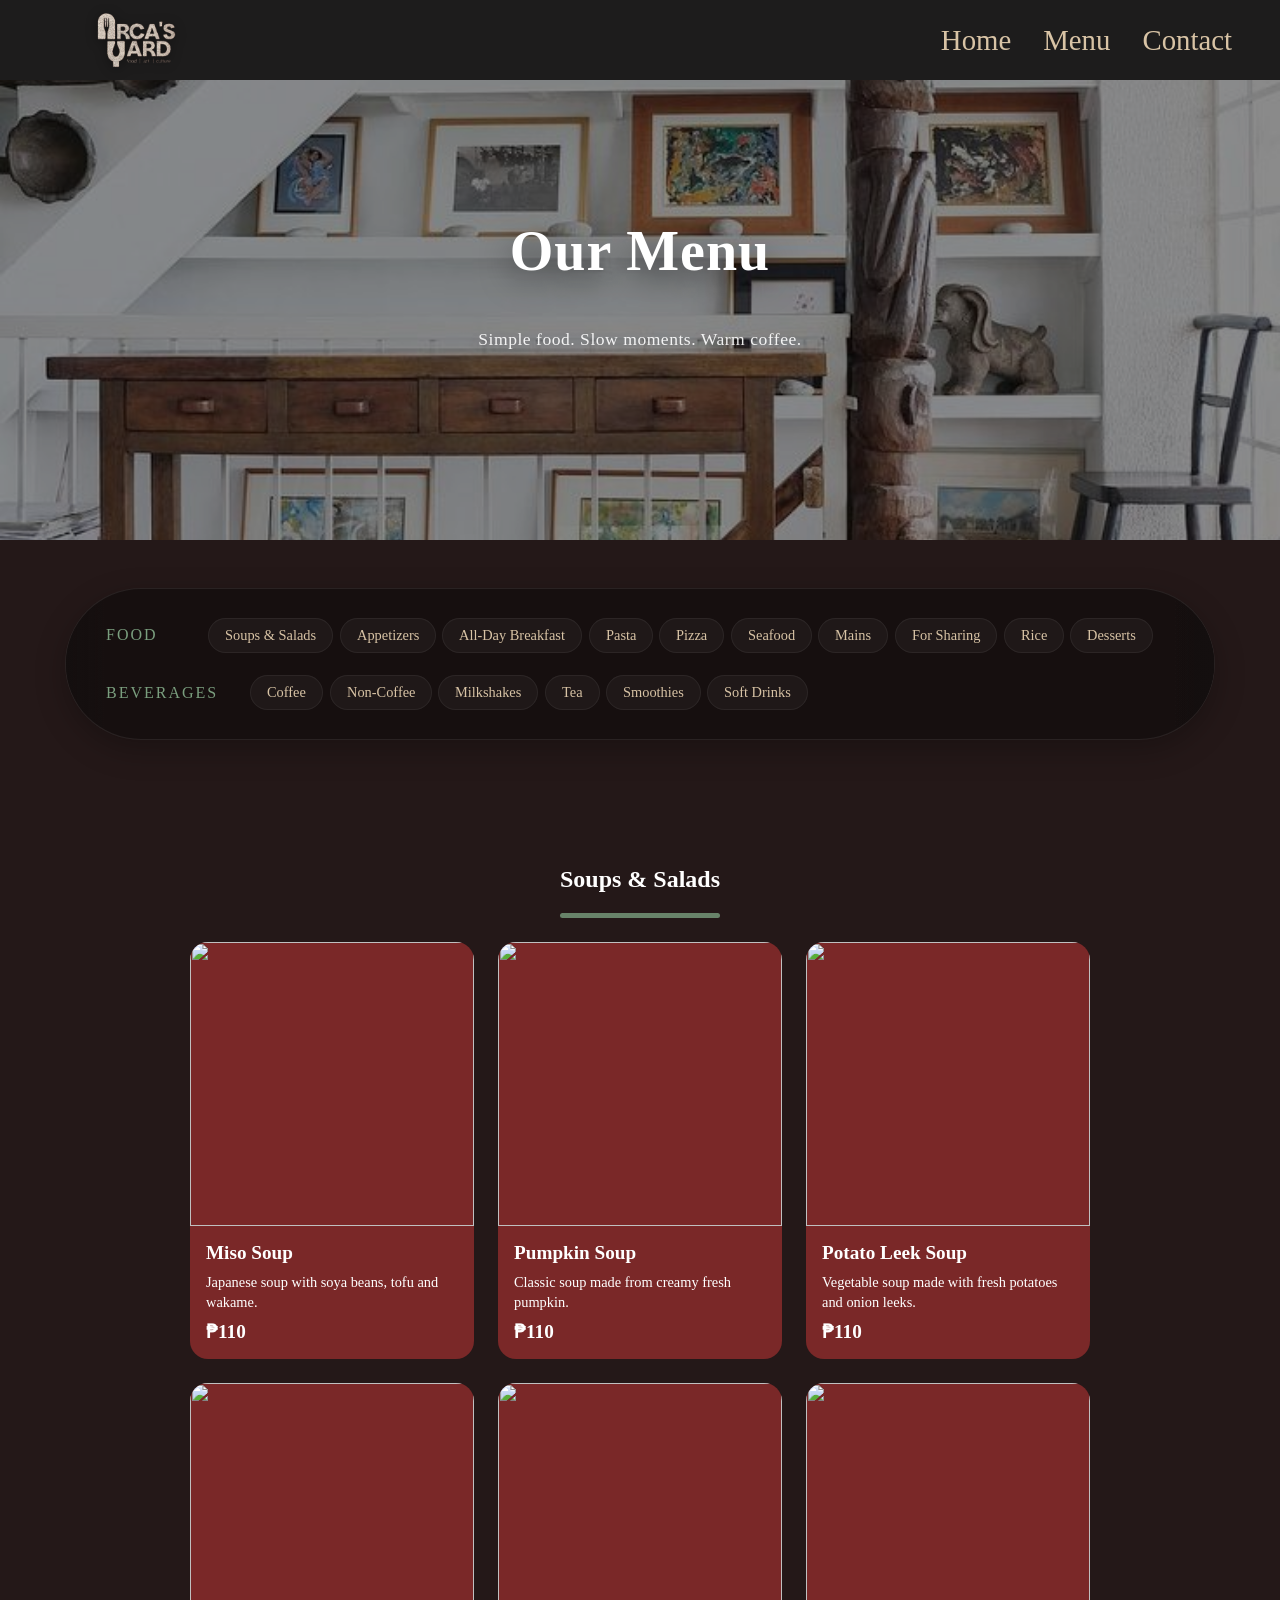
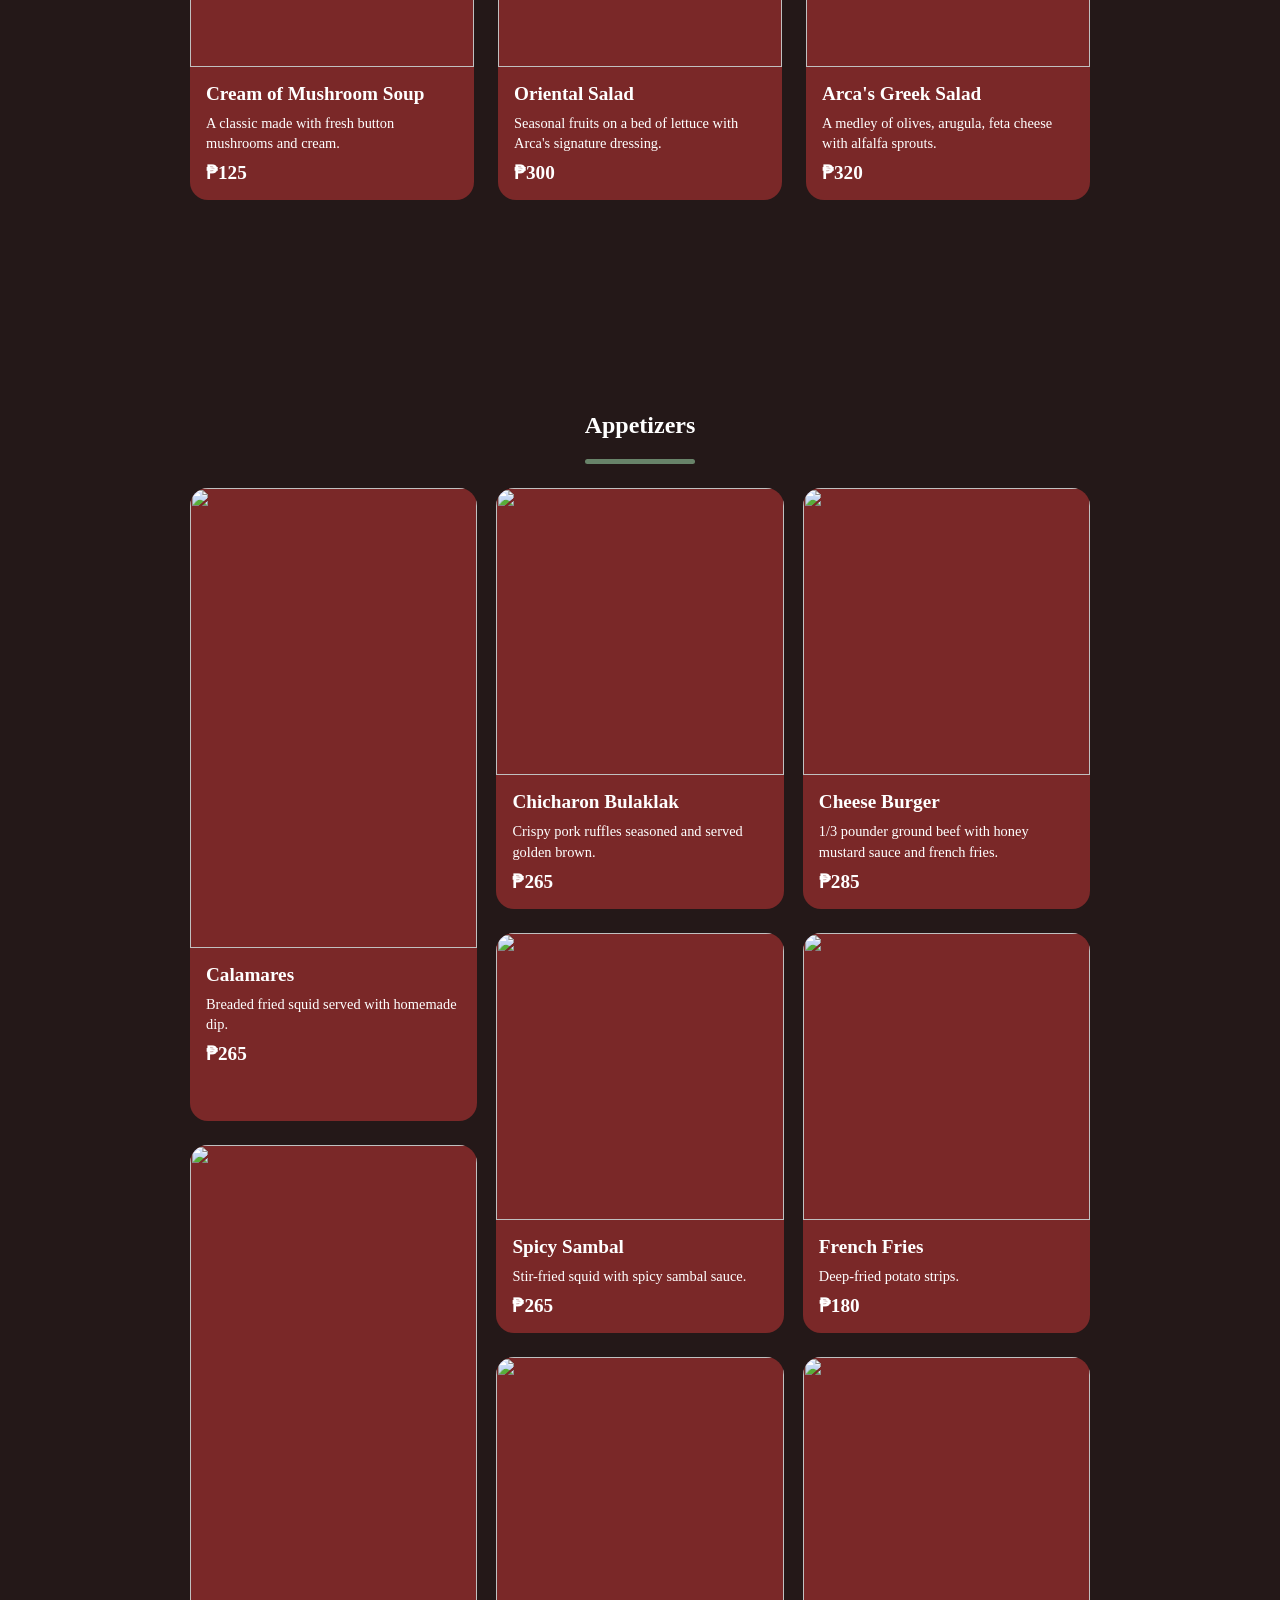
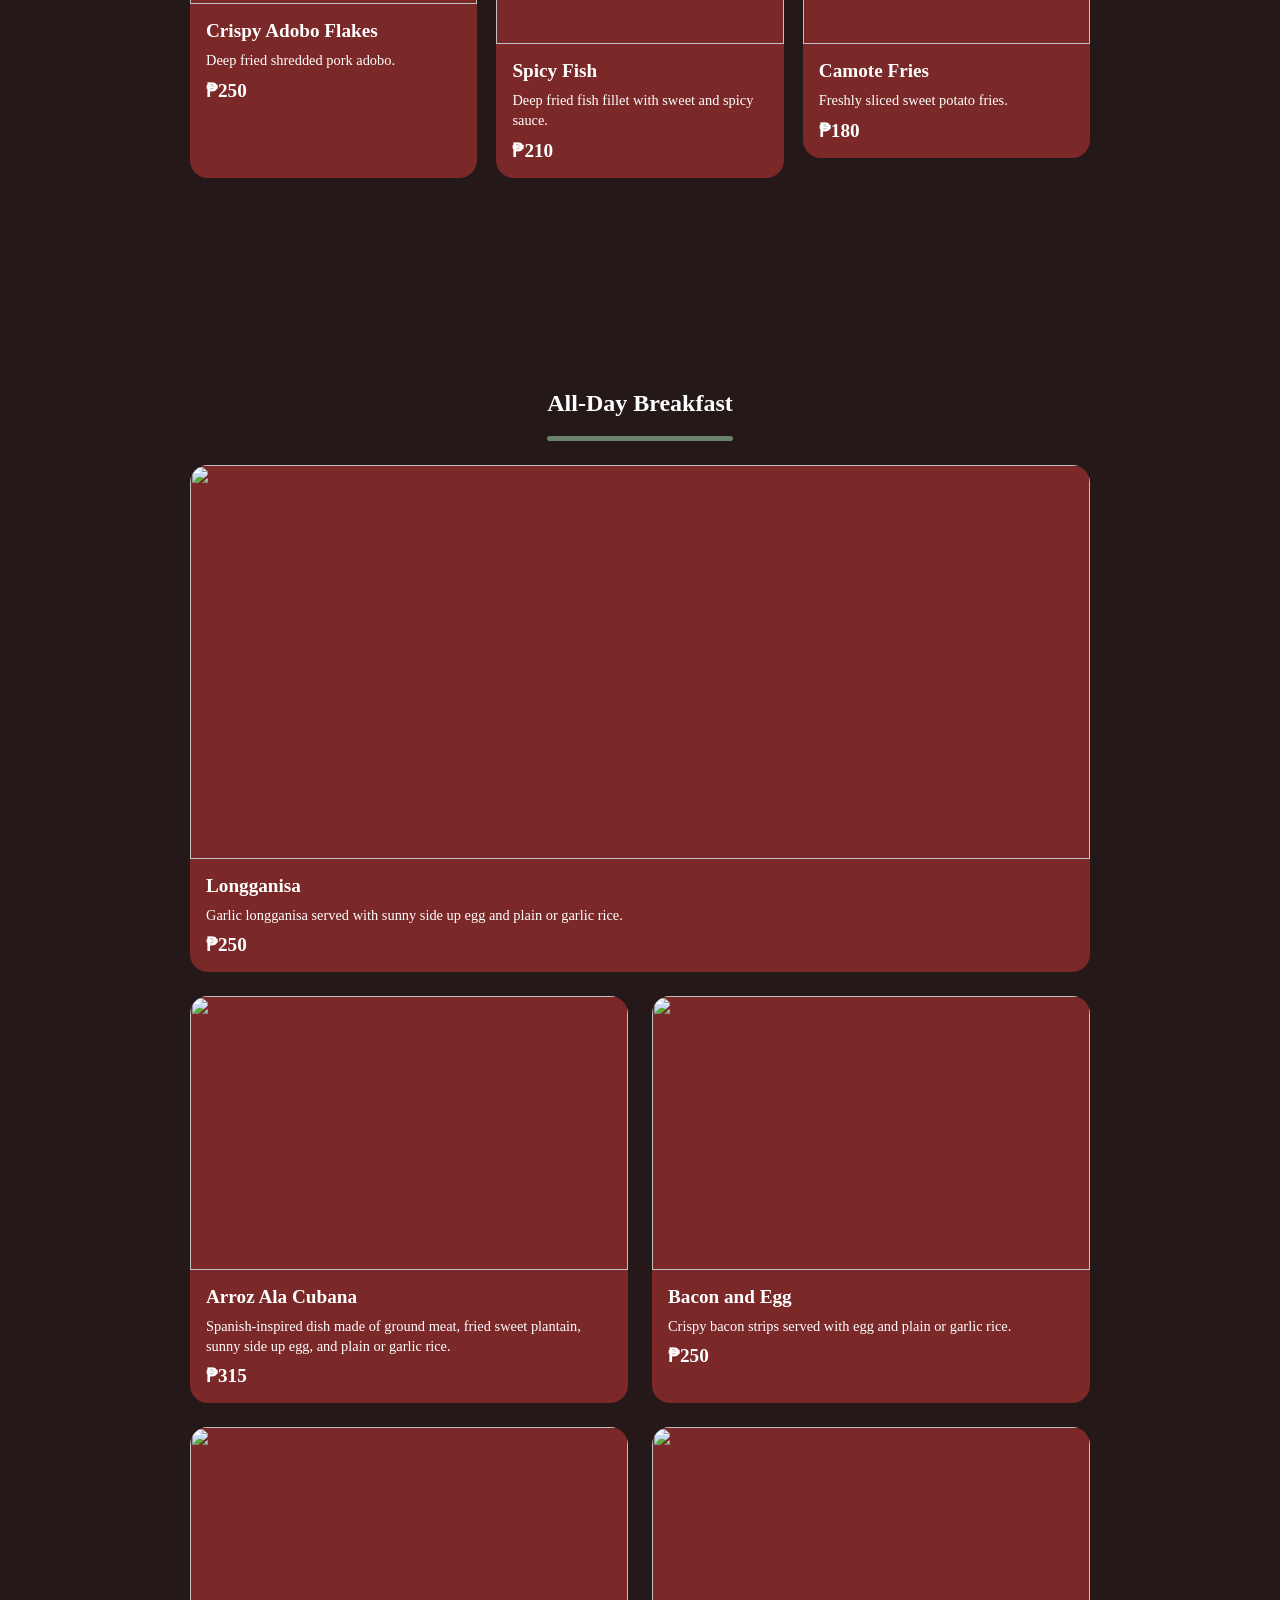
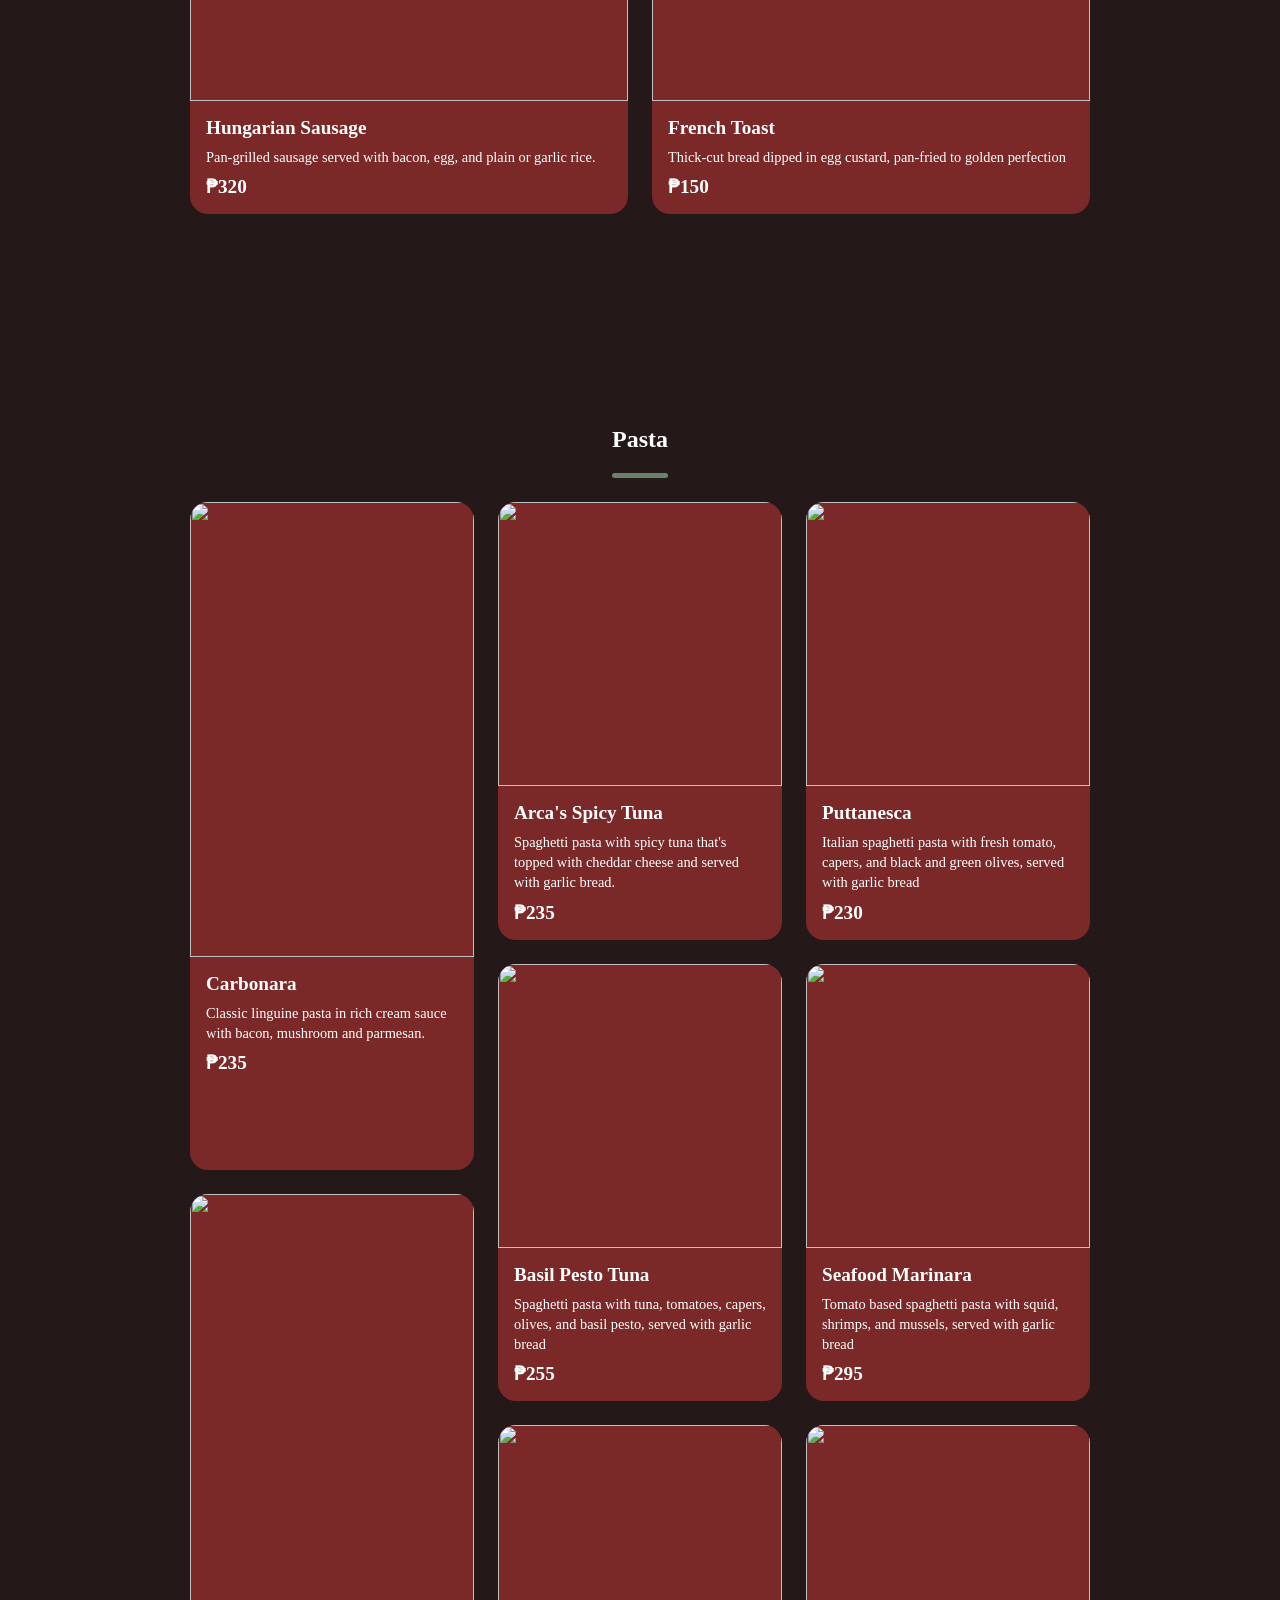
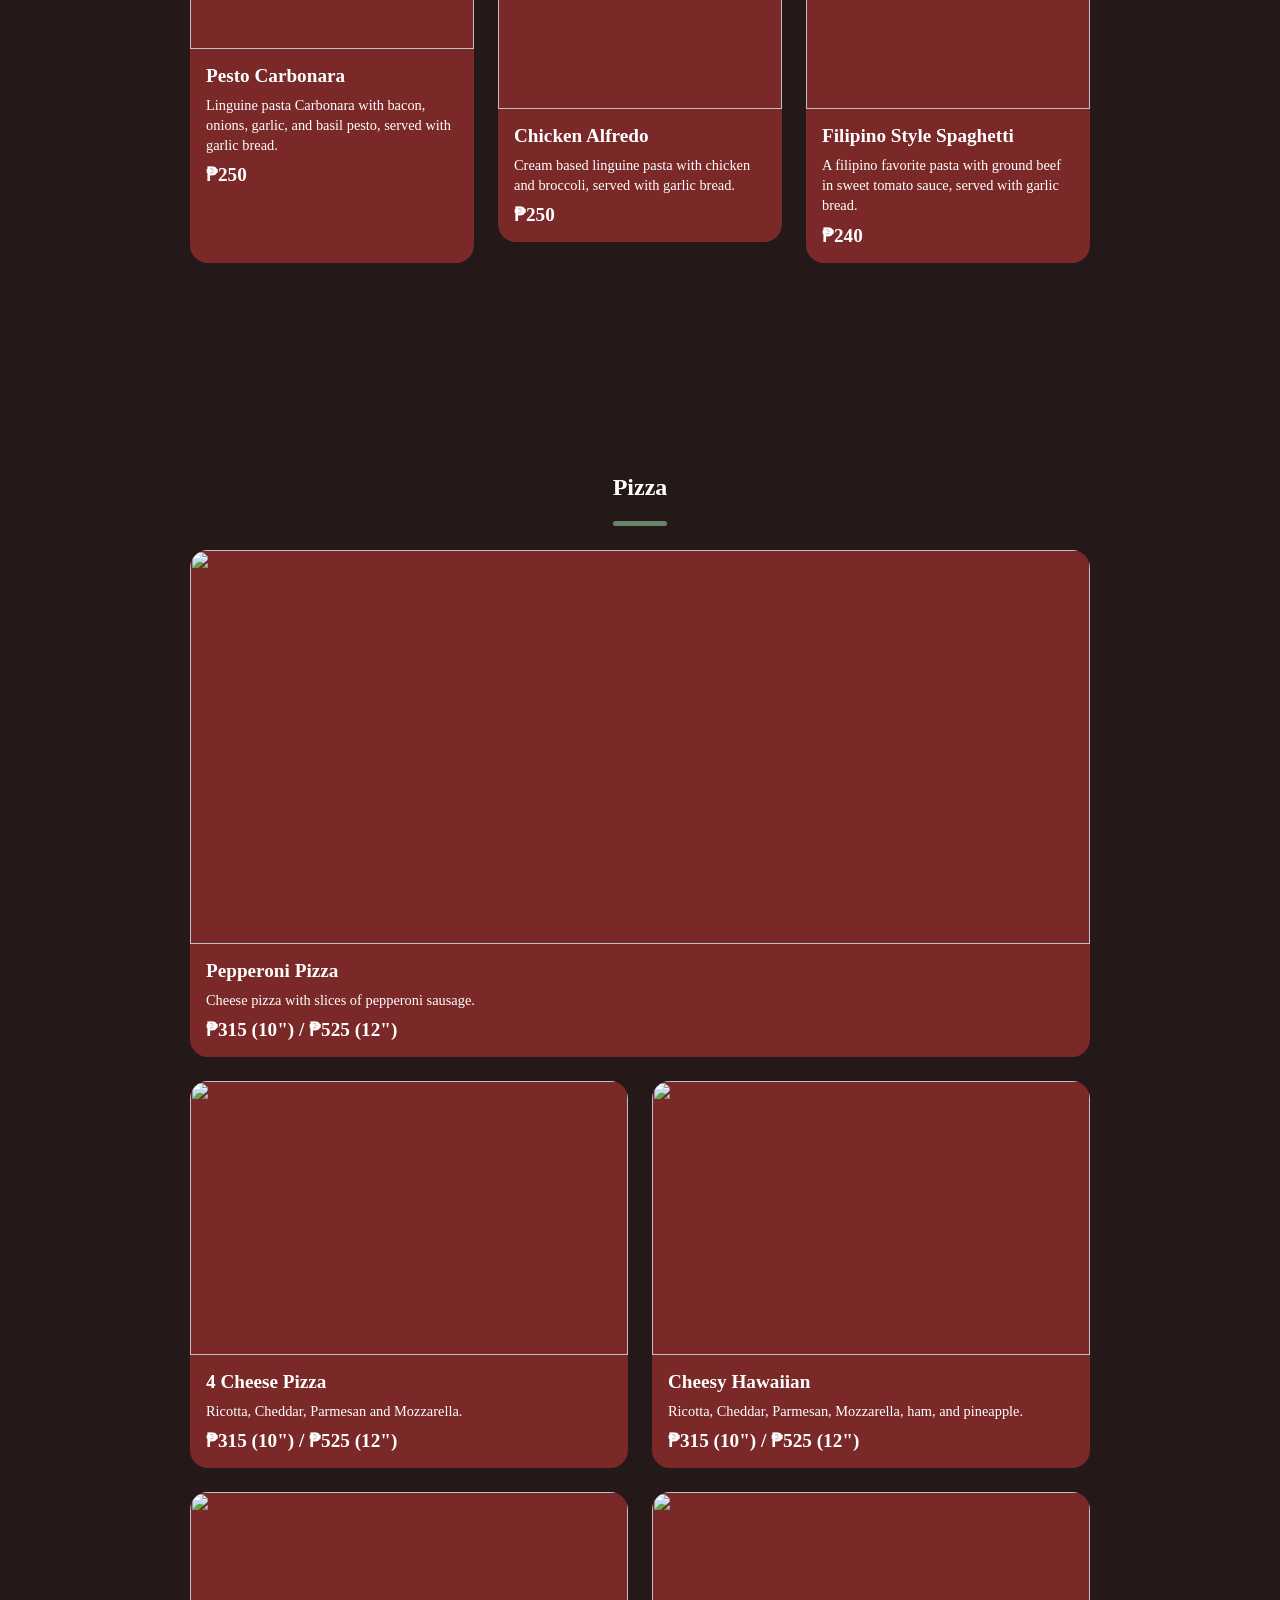
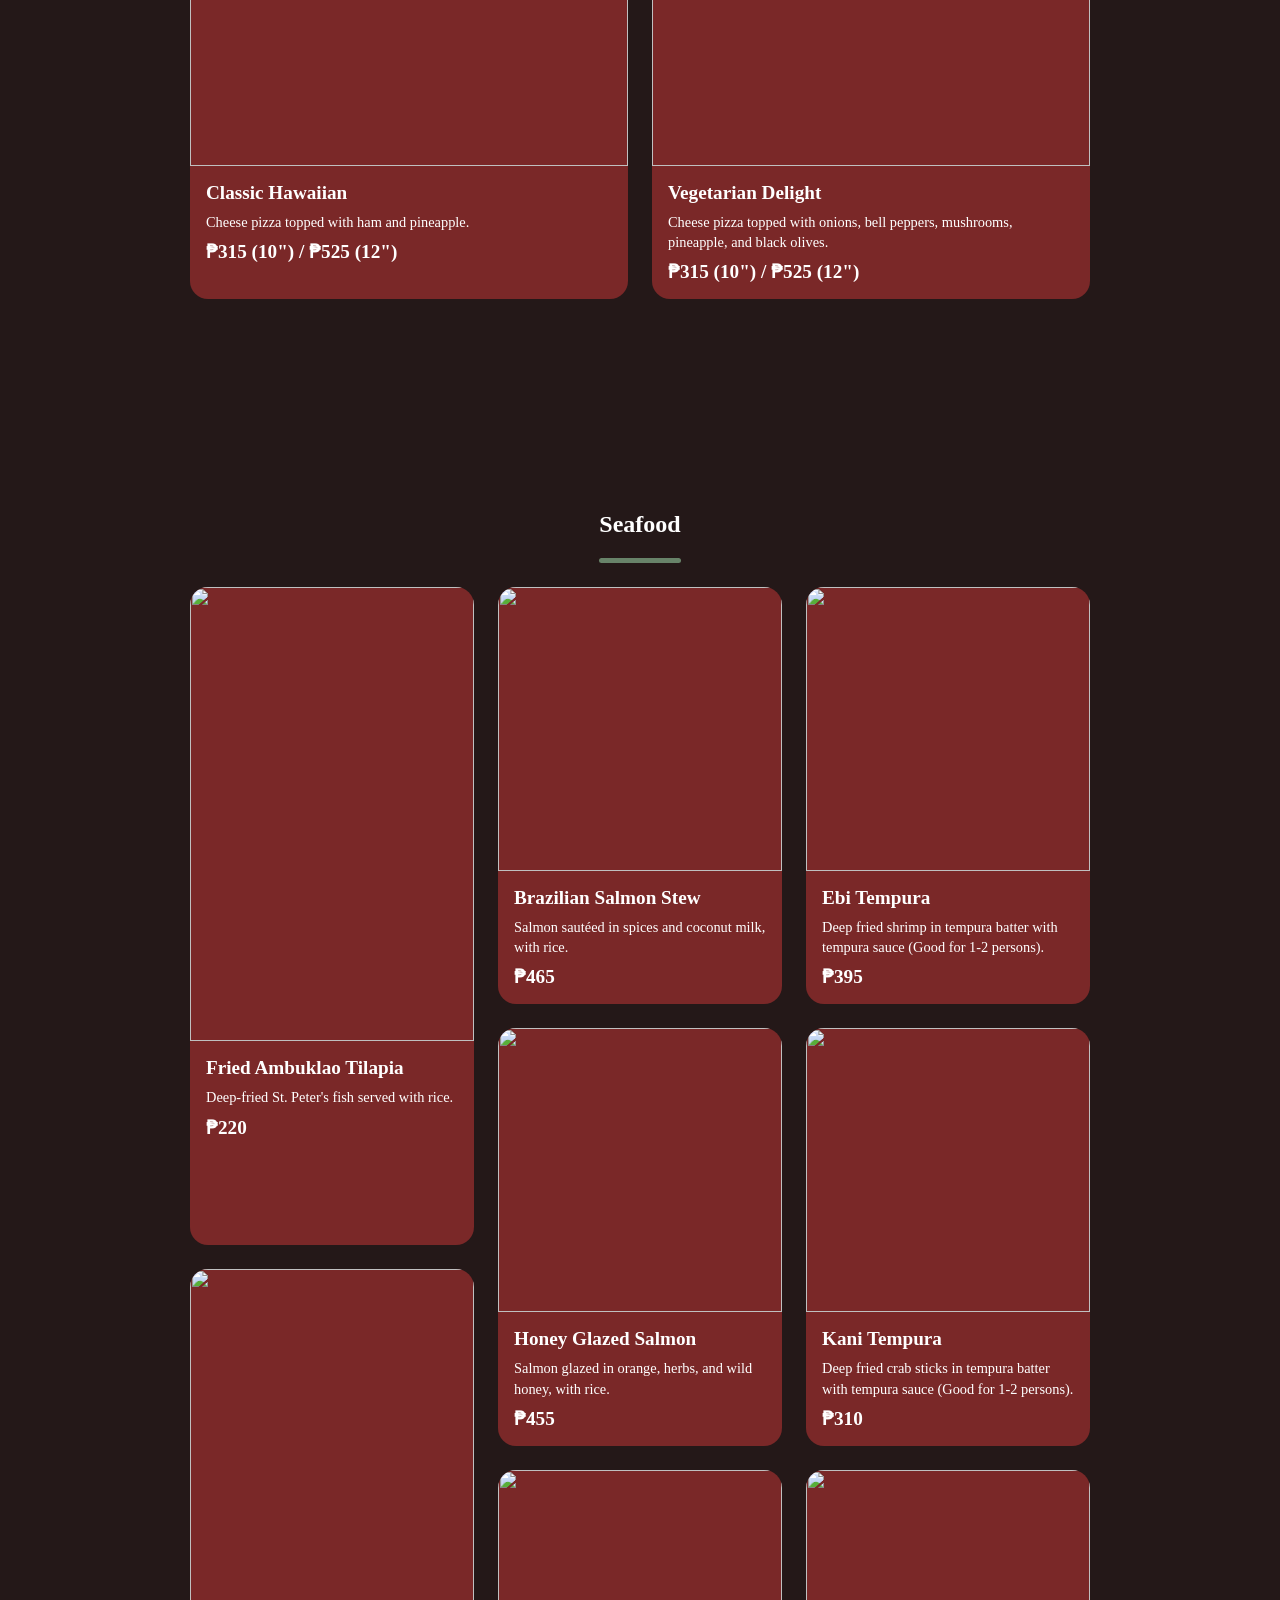
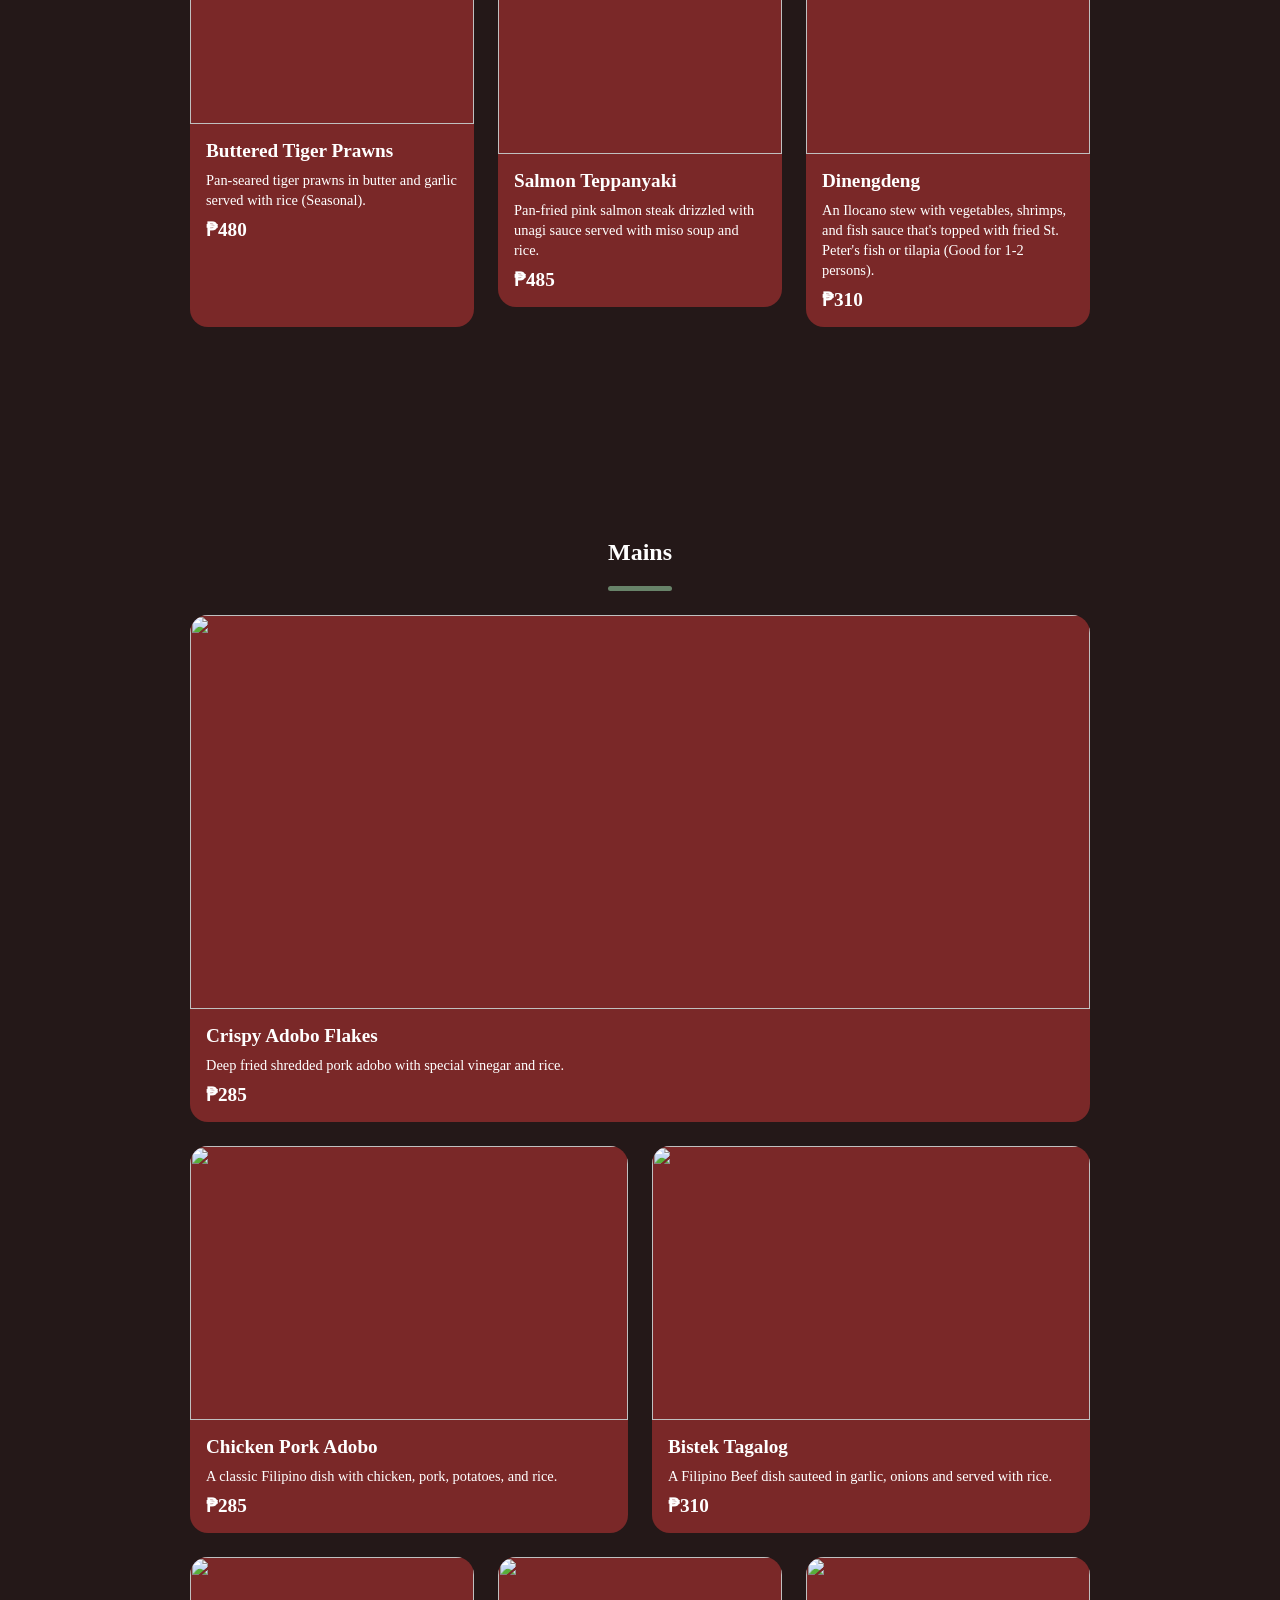
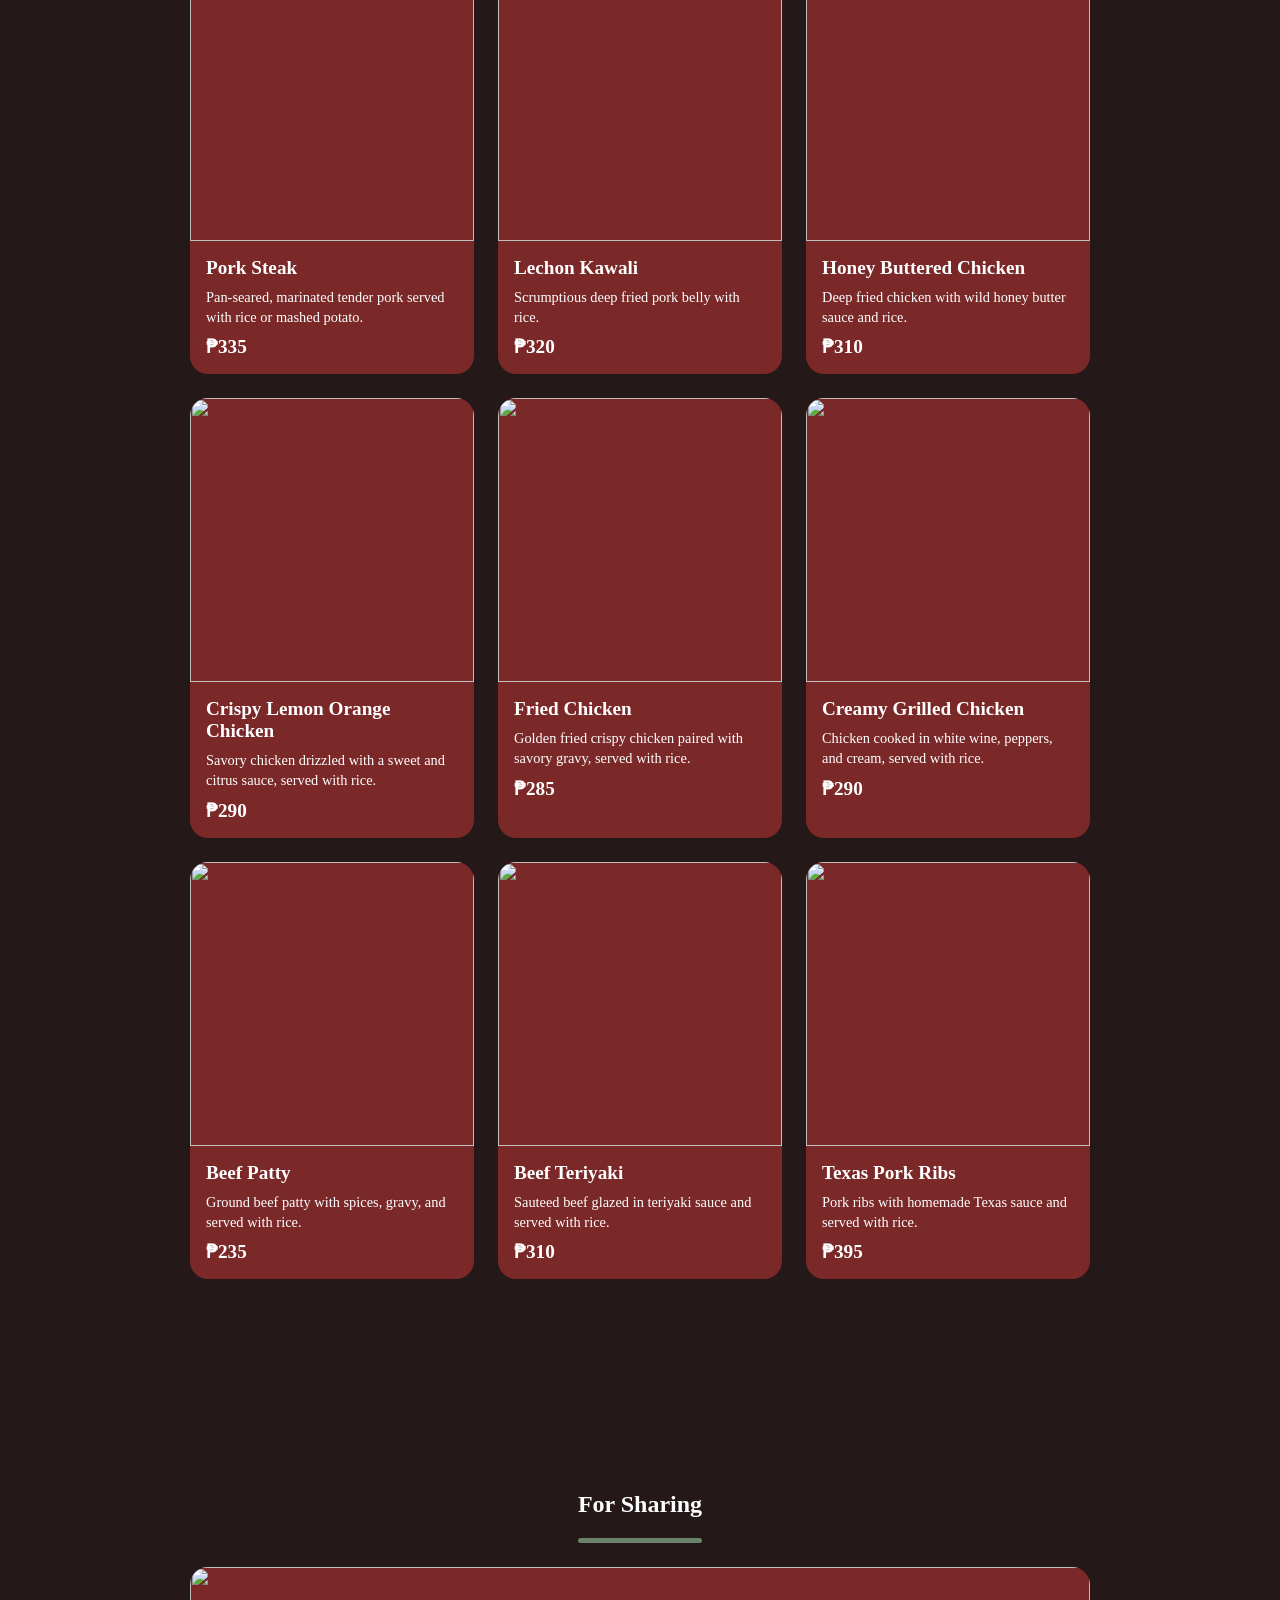
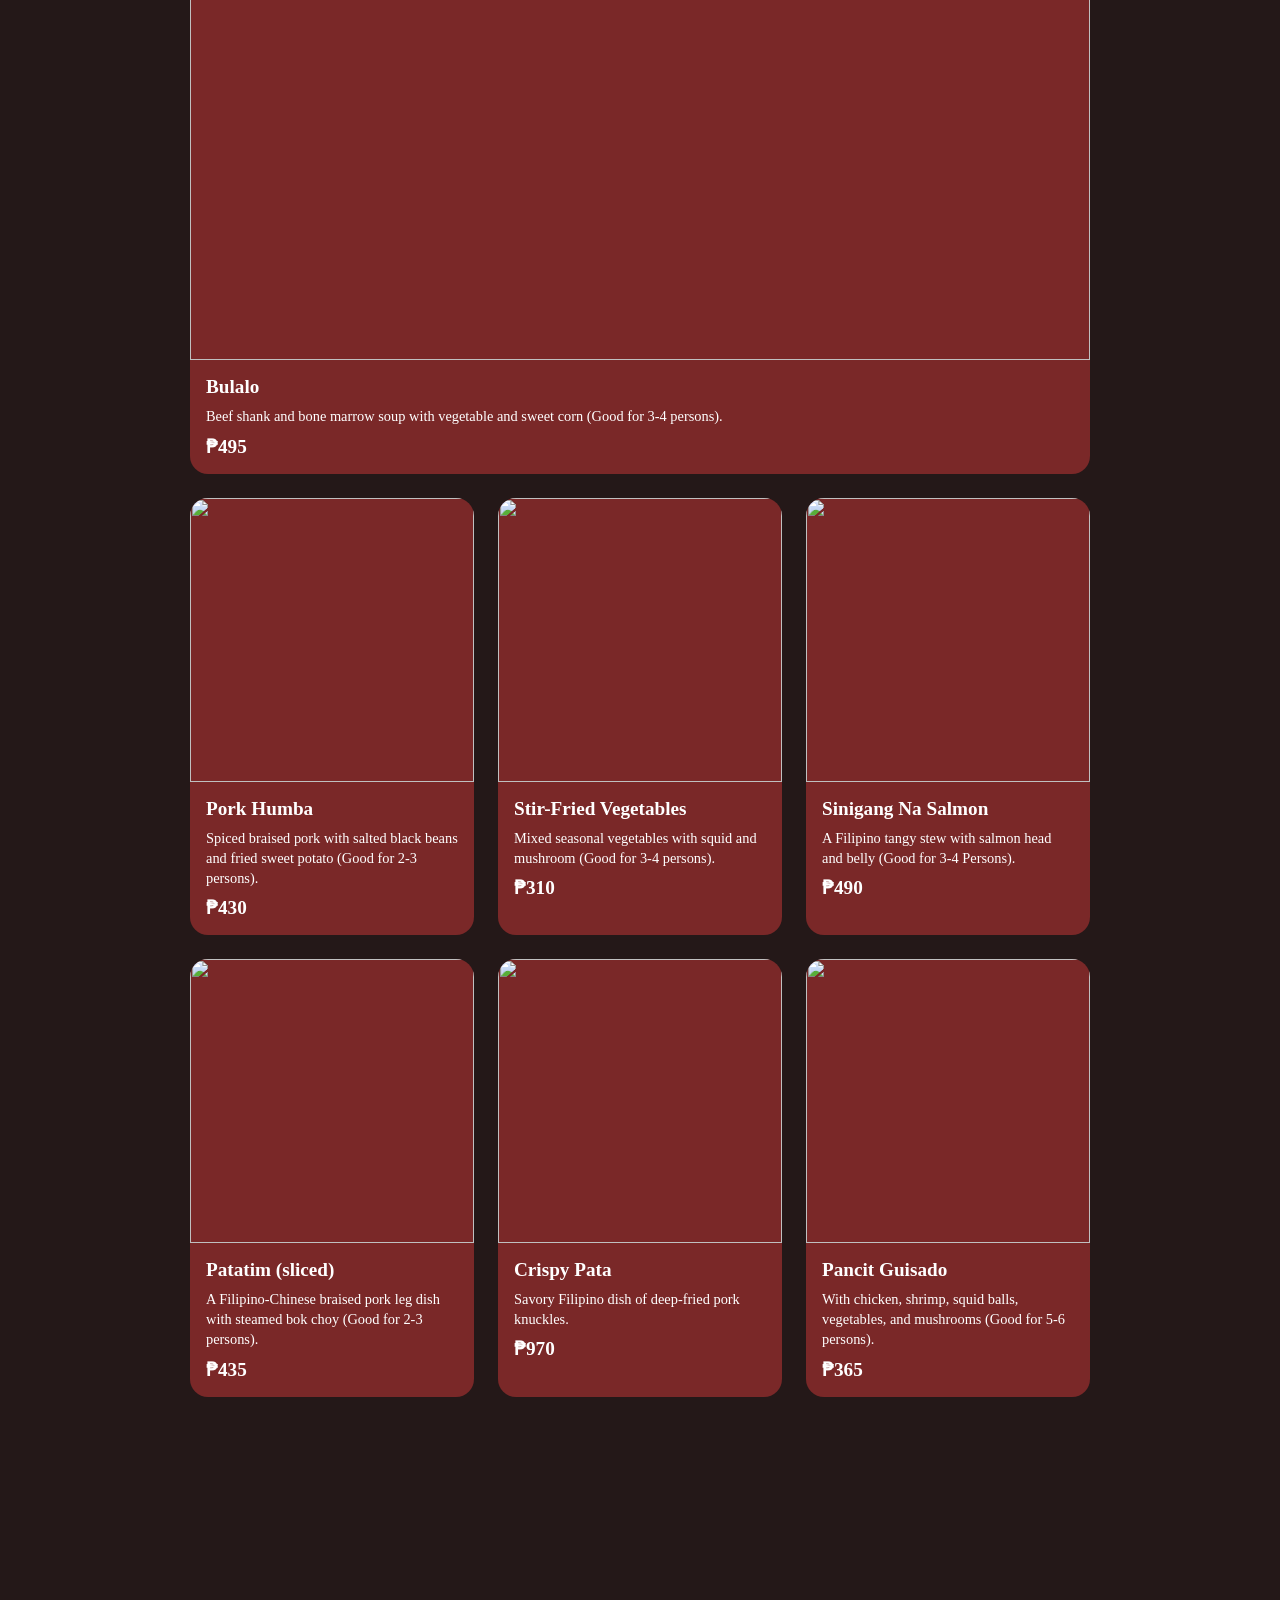
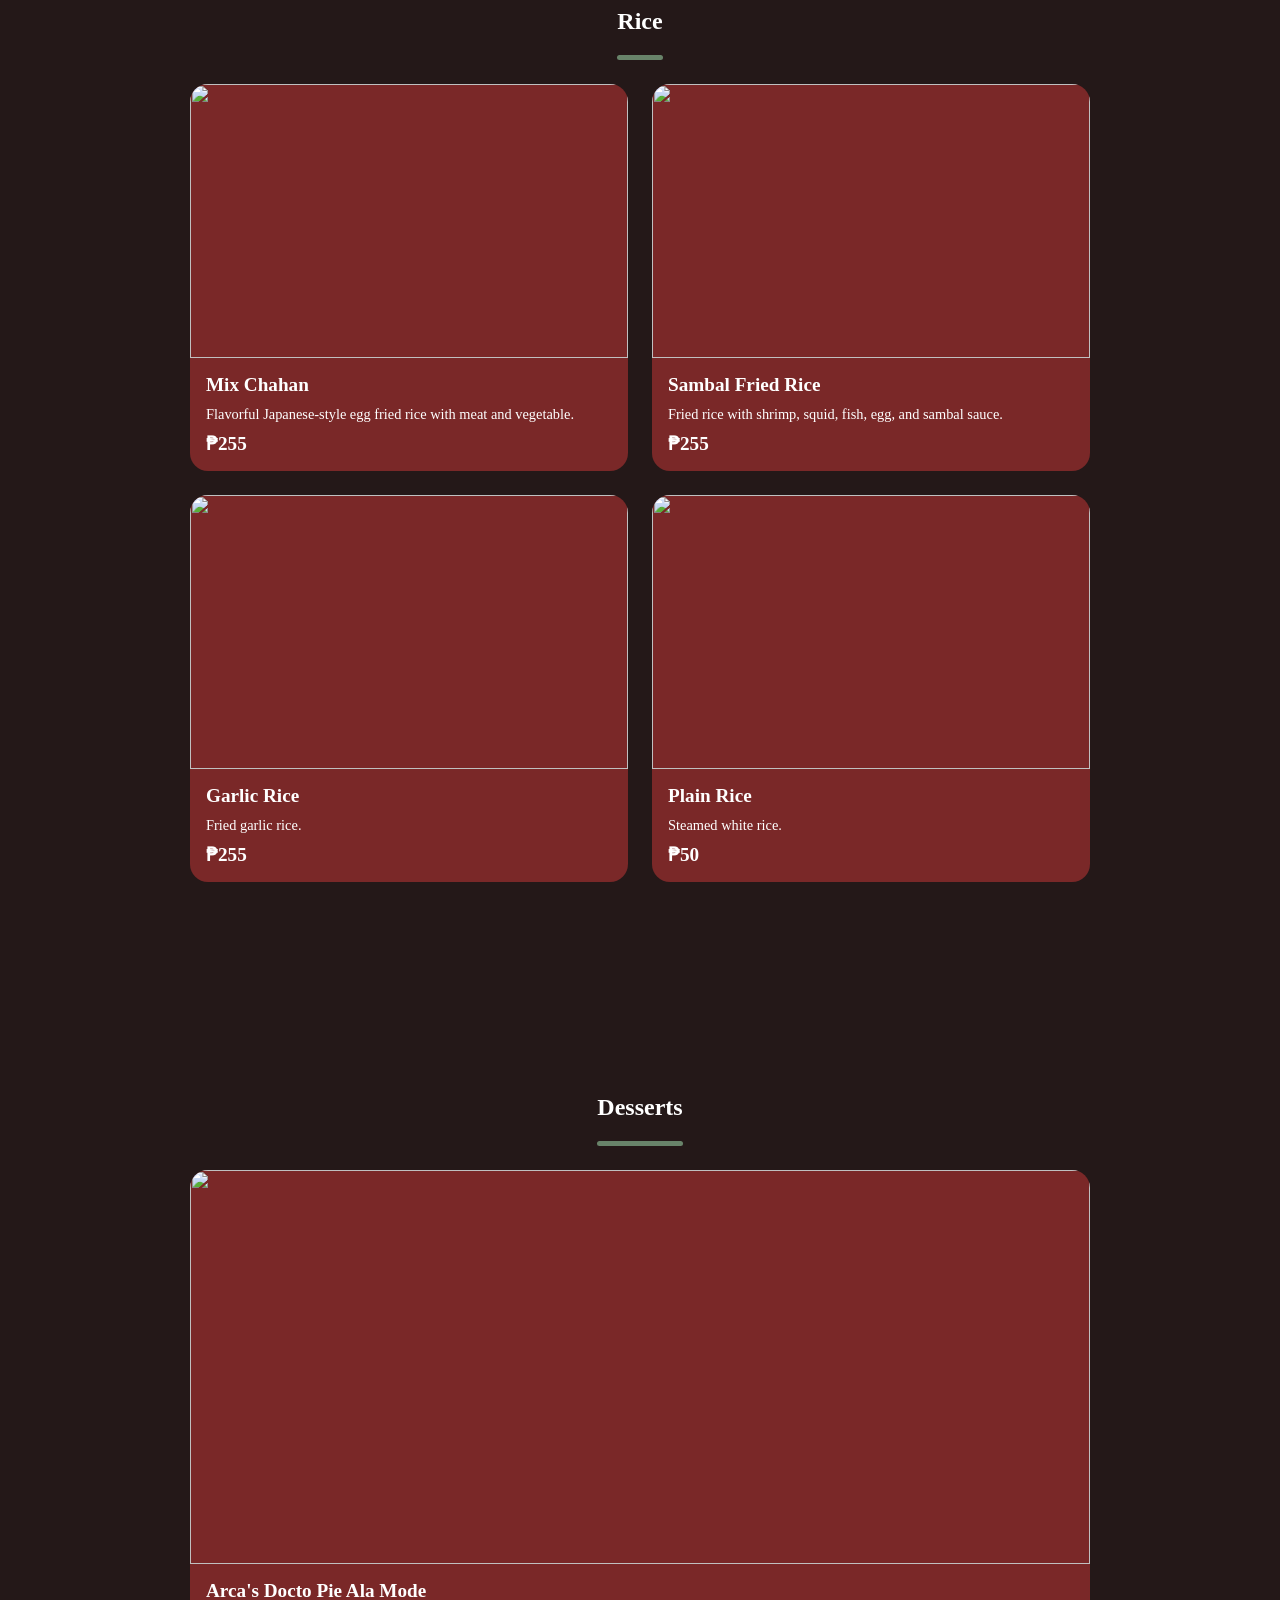
==== commit 9cb4ecca: "Added menu pictures" ====
--- a/menu.html
+++ b/menu.html
@@ -85,67 +85,67 @@
 
             <div class="menu-card">
                 <div class="menu-card-img">
-                    <img src="https://i.pinimg.com/736x/e2/eb/c9/e2ebc9f1dde20d398d327fdfaec5f267.jpg">
-                </div>
-                <div class="menu-card-content">
-                    <h3>Creamy Mushroom Soup</h3>
-                    <p>Rich, earthy mushrooms in a smooth cream base.</p>
-                    <span class="price">₱120</span>
-                </div>
-            </div>
-
-            <div class="menu-card">
-                <div class="menu-card-img">
-                    <img src="https://i.pinimg.com/736x/0a/6a/af/0a6aaf61ba360df3a9e61fdb423d99d4.jpg">
-                </div>
-                <div class="menu-card-content">
-                    <h3>Classic Caesar Salad</h3>
-                    <p>Crisp romaine, parmesan, and creamy dressing.</p>
-                    <span class="price">₱150</span>
-                </div>
-            </div>
-
-            <div class="menu-card">
-                <div class="menu-card-img">
-                    <img src="https://i.pinimg.com/736x/3b/90/ef/3b90ef468213af9b06ab7dc0102e377d.jpg">
-                </div>
-                <div class="menu-card-content">
-                    <h3>Tomato Basil Soup</h3>
-                    <p>Fresh tomatoes blended with basil and cream.</p>
+                    <img src="https://i.pinimg.com/236x/01/35/2d/01352dfe1fdcdce2aff83d8832cdad9b.jpg">
+                </div>
+                <div class="menu-card-content">
+                    <h3>Miso Soup</h3>
+                    <p>Japanese soup with soya beans, tofu and wakame.</p>
                     <span class="price">₱110</span>
                 </div>
             </div>
 
             <div class="menu-card">
                 <div class="menu-card-img">
-                    <img src="https://i.pinimg.com/736x/8e/40/37/8e4037fa655532a5b2d4cee38415f1e8.jpg">
-                </div>
-                <div class="menu-card-content">
-                    <h3>Greek Salad</h3>
-                    <p>Feta, olives, cucumbers, and light vinaigrette.</p>
-                    <span class="price">₱160</span>
-                </div>
-            </div>
-
-            <div class="menu-card">
-                <div class="menu-card-img">
-                    <img src="https://i.pinimg.com/736x/9b/47/14/9b4714f9af9fe3c4e0633de8f8d4c8b3.jpg">
-                </div>
-                <div class="menu-card-content">
-                    <h3>Chicken Corn Soup</h3>
-                    <p>Comforting soup with shredded chicken and corn.</p>
-                    <span class="price">₱130</span>
-                </div>
-            </div>
-
-            <div class="menu-card">
-                <div class="menu-card-img">
-                    <img src="https://i.pinimg.com/736x/0e/b5/07/0eb507b97f67a19e6667378e6239bf80.jpg">
-                </div>
-                <div class="menu-card-content">
-                    <h3>Garden Salad</h3>
-                    <p>Fresh greens, tomatoes, carrots, light dressing.</p>
-                    <span class="price">₱140</span>
+                    <img src="https://i.pinimg.com/236x/9a/37/2f/9a372f1b3c0a8142d488cf5c692232a3.jpg">
+                </div>
+                <div class="menu-card-content">
+                    <h3>Pumpkin Soup</h3>
+                    <p>Classic soup made from creamy fresh pumpkin.</p>
+                    <span class="price">₱110</span>
+                </div>
+            </div>
+
+            <div class="menu-card">
+                <div class="menu-card-img">
+                    <img src="https://i.pinimg.com/736x/22/de/6d/22de6dfe758f6fd2229954d395c12893.jpg">
+                </div>
+                <div class="menu-card-content">
+                    <h3>Potato Leek Soup</h3>
+                    <p>Vegetable soup made with fresh potatoes and onion leeks.</p>
+                    <span class="price">₱110</span>
+                </div>
+            </div>
+
+            <div class="menu-card">
+                <div class="menu-card-img">
+                    <img src="https://i.pinimg.com/736x/fc/3d/d8/fc3dd8e101ee74115f0377a58e88ff6b.jpg">
+                </div>
+                <div class="menu-card-content">
+                    <h3>Cream of Mushroom Soup</h3>
+                    <p>A classic made with fresh button mushrooms and cream.</p>
+                    <span class="price">₱125</span>
+                </div>
+            </div>
+
+            <div class="menu-card">
+                <div class="menu-card-img">
+                    <img src="https://i.pinimg.com/736x/d6/a3/94/d6a3943606504fa9fc9b20e8f5ddd29e.jpg">
+                </div>
+                <div class="menu-card-content">
+                    <h3>Oriental Salad</h3>
+                    <p>Seasonal fruits on a bed of lettuce with Arca's signature dressing.</p>
+                    <span class="price">₱300</span>
+                </div>
+            </div>
+
+            <div class="menu-card">
+                <div class="menu-card-img">
+                    <img src="https://i.pinimg.com/736x/aa/0c/41/aa0c410bb4fb16a68f19a761ba4ce6b2.jpg">
+                </div>
+                <div class="menu-card-content">
+                    <h3>Arca's Greek Salad</h3>
+                    <p>A medley of olives, arugula, feta cheese with alfalfa sprouts.</p>
+                    <span class="price">₱320</span>
                 </div>
             </div>
 
@@ -165,97 +165,97 @@
 
                 <div class="menu-card tall">
                     <div class="menu-card-img">
-                        <img src="https://i.pinimg.com/736x/bc/23/c3/bc23c375ea4ceefdea750d41bb70231e.jpg">
-                    </div>
-                    <div class="menu-card-content">
-                        <h3>Garlic Bread</h3>
-                        <p>Toasted bread with garlic butter and herbs.</p>
-                        <span class="price">₱120</span>
+                        <img src="https://i.pinimg.com/736x/22/ce/6d/22ce6dc1565bb69826f97819bab5f6bd.jpg">
+                    </div>
+                    <div class="menu-card-content">
+                        <h3>Calamares</h3>
+                        <p>Breaded fried squid served with homemade dip.</p>
+                        <span class="price">₱265</span>
                     </div>
                 </div>
 
                 <div class="menu-card tall">
                     <div class="menu-card-img">
-                        <img src="https://i.pinimg.com/736x/f8/31/7a/f8317a8bd0ff3e51a7cf120d07058aa9.jpg">
-                    </div>
-                    <div class="menu-card-content">
-                        <h3>Nacho Supreme</h3>
-                        <p>Crispy nachos loaded with cheese and salsa.</p>
+                        <img src="https://i.pinimg.com/736x/0a/63/53/0a63537c7c6eba3cbac5815e8393dc61.jpg">
+                    </div>
+                    <div class="menu-card-content">
+                        <h3>Crispy Adobo Flakes</h3>
+                        <p>Deep fried shredded pork adobo.</p>
+                        <span class="price">₱250</span>
+                    </div>
+                </div>
+
+            </div>
+
+            <div class="app-col">
+
+                <div class="menu-card">
+                    <div class="menu-card-img">
+                        <img src="https://i.pinimg.com/236x/63/7b/6d/637b6d2676817011e7fb116a857e71f6.jpg">
+                    </div>
+                    <div class="menu-card-content">
+                        <h3>Chicharon Bulaklak</h3>
+                        <p>Crispy pork ruffles seasoned and served golden brown.</p>
+                        <span class="price">₱265</span>
+                    </div>
+                </div>
+
+                <div class="menu-card">
+                    <div class="menu-card-img">
+                        <img src="https://i.pinimg.com/736x/dc/5d/28/dc5d28624251e028d141b0e216d3004f.jpg">
+                    </div>
+                    <div class="menu-card-content">
+                        <h3>Spicy Sambal</h3>
+                        <p>Stir-fried squid with spicy sambal sauce.</p>
+                        <span class="price">₱265</span>
+                    </div>
+                </div>
+
+                <div class="menu-card">
+                    <div class="menu-card-img">
+                        <img src="https://i.pinimg.com/736x/9e/11/c4/9e11c4e7f51238f1f80030b265381212.jpg">
+                    </div>
+                    <div class="menu-card-content">
+                        <h3>Spicy Fish</h3>
+                        <p>Deep fried fish fillet with sweet and spicy sauce.</p>
+                        <span class="price">₱210</span>
+                    </div>
+                </div>
+
+            </div>
+
+            <div class="app-col">
+
+                <div class="menu-card">
+                    <div class="menu-card-img">
+                        <img src="https://i.pinimg.com/736x/20/0d/42/200d42e0ac6e72dc904503b62607d9fe.jpg">
+                    </div>
+                    <div class="menu-card-content">
+                        <h3>Cheese Burger</h3>
+                        <p>1/3 pounder ground beef with honey mustard sauce and french fries.</p>
+                        <span class="price">₱285</span>
+                    </div>
+                </div>
+
+                <div class="menu-card">
+                    <div class="menu-card-img">
+                        <img src="https://i.pinimg.com/736x/1c/87/68/1c8768ff8575c44ebd1df6141987bdbe.jpg">
+                    </div>
+                    <div class="menu-card-content">
+                        <h3>French Fries</h3>
+                        <p>Deep-fried potato strips.</p>
                         <span class="price">₱180</span>
                     </div>
                 </div>
 
-            </div>
-
-            <div class="app-col">
-
-                <div class="menu-card">
-                    <div class="menu-card-img">
-                        <img src="https://i.pinimg.com/736x/1c/87/68/1c8768ff8575c44ebd1df6141987bdbe.jpg">
-                    </div>
-                    <div class="menu-card-content">
-                        <h3>Fries</h3>
-                        <p>Golden crispy potato fries.</p>
-                        <span class="price">₱90</span>
-                    </div>
-                </div>
-
-                <div class="menu-card">
-                    <div class="menu-card-img">
-                        <img src="https://i.pinimg.com/736x/00/92/6b/00926bbec43edce93643f4eafa21312b.jpg">
-                    </div>
-                    <div class="menu-card-content">
-                        <h3>Onion Rings</h3>
-                        <p>Crunchy battered onion rings.</p>
-                        <span class="price">₱110</span>
-                    </div>
-                </div>
-
-                <div class="menu-card">
-                    <div class="menu-card-img">
-                        <img src="https://i.pinimg.com/736x/38/7b/45/387b4507d97519ea14ad360af95740d3.jpg">
-                    </div>
-                    <div class="menu-card-content">
-                        <h3>Spring Rolls</h3>
-                        <p>Crispy rolls filled with vegetables.</p>
-                        <span class="price">₱130</span>
-                    </div>
-                </div>
-
-            </div>
-
-            <div class="app-col">
-
-                <div class="menu-card">
-                    <div class="menu-card-img">
-                        <img src="https://i.pinimg.com/736x/d9/a5/4c/d9a54c0fde92ab4caa30a5adbbbc1191.jpg">
-                    </div>
-                    <div class="menu-card-content">
-                        <h3>Mozzarella Sticks</h3>
-                        <p>Cheesy sticks with marinara dip.</p>
-                        <span class="price">₱150</span>
-                    </div>
-                </div>
-
-                <div class="menu-card">
-                    <div class="menu-card-img">
-                        <img src="https://i.pinimg.com/736x/52/19/7c/52197cad5092fc3b79a1259dc33a384d.jpg">
-                    </div>
-                    <div class="menu-card-content">
-                        <h3>Chicken Wings</h3>
-                        <p>Fried wings tossed in signature sauce.</p>
-                        <span class="price">₱220</span>
-                    </div>
-                </div>
-
-                <div class="menu-card">
-                    <div class="menu-card-img">
-                        <img src="https://i.pinimg.com/736x/22/ce/6d/22ce6dc1565bb69826f97819bab5f6bd.jpg">
-                    </div>
-                    <div class="menu-card-content">
-                        <h3>Calamari</h3>
-                        <p>Lightly fried squid rings with dip.</p>
-                        <span class="price">₱200</span>
+                <div class="menu-card">
+                    <div class="menu-card-img">
+                        <img src="https://i.pinimg.com/736x/fc/56/75/fc567574e5b3df5ff756638eb97ccd5c.jpg">
+                    </div>
+                    <div class="menu-card-content">
+                        <h3>Camote Fries</h3>
+                        <p>Freshly sliced sweet potato fries.</p>
+                        <span class="price">₱180</span>
                     </div>
                 </div>
 
@@ -274,64 +274,64 @@
 
             <div class="menu-card full-span">
                 <div class="menu-card-img">
-                    <img src="https://i.pinimg.com/1200x/9b/47/14/9b4714f9af9fe3c4e0633de8f8d4c8b3.jpg">
-                </div>
-                <div class="menu-card-content">
-                    <h3>Chicken Corn Soup</h3>
-                    <p>Comforting soup with shredded chicken and corn.</p>
-                    <span class="price">₱130</span>
+                    <img src="https://i.pinimg.com/736x/27/8c/3b/278c3b13384afaebcb21f6144148ac86.jpg">
+                </div>
+                <div class="menu-card-content">
+                    <h3>Longganisa</h3>
+                    <p>Garlic longganisa served with sunny side up egg and plain or garlic rice.</p>
+                    <span class="price">₱250</span>
                 </div>
             </div>
 
             <div class="wide-row">
                 <div class="menu-card wide-card">
                     <div class="menu-card-img">
-                        <img src="images/Arca's Yard in Baguio City.jpg">
-                    </div>
-                    <div class="menu-card-content">
-                        <h3>Chicken Corn Soup</h3>
-                        <p>Comforting soup with shredded chicken and corn.</p>
-                        <span class="price">₱130</span>
-                    </div>
-                </div>
-
-                <div class="menu-card wide-card">
-                    <div class="menu-card-img">
-                        <img src="images/Arca's Yard in Baguio City.jpg">
-                    </div>
-                    <div class="menu-card-content">
-                        <h3>Chicken Corn Soup</h3>
-                        <p>Comforting soup with shredded chicken and corn.</p>
-                        <span class="price">₱130</span>
-                    </div>
-                </div>
-
-                <div class="menu-card wide-card">
-                    <div class="menu-card-img">
-                        <img src="images/Arca's Yard in Baguio City.jpg">
-                    </div>
-                    <div class="menu-card-content">
-                        <h3>Chicken Corn Soup</h3>
-                        <p>Comforting soup with shredded chicken and corn.</p>
-                        <span class="price">₱130</span>
-                    </div>
-                </div>
-
-                <div class="menu-card wide-card">
-                    <div class="menu-card-img">
-                        <img src="images/Arca's Yard in Baguio City.jpg">
-                    </div>
-                    <div class="menu-card-content">
-                        <h3>Chicken Corn Soup</h3>
-                        <p>Comforting soup with shredded chicken and corn.</p>
-                        <span class="price">₱130</span>
-                    </div>
-                </div>
-            </div>
-        </div>
-    </section>
-
-    <!-- PIZZA -->
+                        <img src="https://theodehlicious.com/wp-content/uploads/2023/10/Arroz-Ala-Cubana-500x500.jpg">
+                    </div>
+                    <div class="menu-card-content">
+                        <h3>Arroz Ala Cubana</h3>
+                        <p>Spanish-inspired dish made of ground meat, fried sweet plantain, sunny side up egg, and plain or garlic rice.</p>
+                        <span class="price">₱315</span>
+                    </div>
+                </div>
+
+                <div class="menu-card wide-card">
+                    <div class="menu-card-img">
+                        <img src="https://i.pinimg.com/736x/20/d3/67/20d367e4134593403024e5bab04a34b3.jpg">
+                    </div>
+                    <div class="menu-card-content">
+                        <h3>Bacon and Egg</h3>
+                        <p>Crispy bacon strips served with egg and plain or garlic rice.</p>
+                        <span class="price">₱250</span>
+                    </div>
+                </div>
+
+                <div class="menu-card wide-card">
+                    <div class="menu-card-img">
+                        <img src="https://i.pinimg.com/736x/dd/7a/38/dd7a38a0617ad25914adde710da54a7a.jpg">
+                    </div>
+                    <div class="menu-card-content">
+                        <h3>Hungarian Sausage</h3>
+                        <p>Pan-grilled sausage served with bacon, egg, and plain or garlic rice.</p>
+                        <span class="price">₱320</span>
+                    </div>
+                </div>
+
+                <div class="menu-card wide-card">
+                    <div class="menu-card-img">
+                        <img src="https://i.pinimg.com/736x/9b/45/c3/9b45c3e5d79e202a32efbc8d76ed2103.jpg">
+                    </div>
+                    <div class="menu-card-content">
+                        <h3>French Toast</h3>
+                        <p>Thick-cut bread dipped in egg custard, pan-fried to golden perfection</p>
+                        <span class="price">₱150</span>
+                    </div>
+                </div>
+            </div>
+        </div>
+    </section>
+
+    <!-- PASTA -->
     <section id="pasta" class="menu-section">
         <div class="section-header">
             <h2>Pasta</h2>
@@ -343,23 +343,23 @@
 
                 <div class="menu-card tall">
                     <div class="menu-card-img">
-                        <img src="images/app1.jpg">
-                    </div>
-                    <div class="menu-card-content">
-                        <h3>Garlic Bread</h3>
-                        <p>Toasted bread with garlic butter and herbs.</p>
-                        <span class="price">₱120</span>
+                        <img src="https://i.pinimg.com/736x/84/39/fd/8439fdef4910fab401205b3eb8f6a698.jpg">
+                    </div>
+                    <div class="menu-card-content">
+                        <h3>Carbonara</h3>
+                        <p>Classic linguine pasta in rich cream sauce with bacon, mushroom and parmesan.</p>
+                        <span class="price">₱235</span>
                     </div>
                 </div>
 
                 <div class="menu-card tall">
                     <div class="menu-card-img">
-                        <img src="images/app2.jpg">
-                    </div>
-                    <div class="menu-card-content">
-                        <h3>Nacho Supreme</h3>
-                        <p>Crispy nachos loaded with cheese and salsa.</p>
-                        <span class="price">₱180</span>
+                        <img src="https://i.pinimg.com/736x/9c/32/72/9c3272904f3ffecdfe430e8fe1060c0d.jpg">
+                    </div>
+                    <div class="menu-card-content">
+                        <h3>Pesto Carbonara</h3>
+                        <p>Linguine pasta Carbonara with bacon, onions, garlic, and basil pesto, served with garlic bread.</p>
+                        <span class="price">₱250</span>
                     </div>
                 </div>
 
@@ -369,34 +369,34 @@
 
                 <div class="menu-card">
                     <div class="menu-card-img">
-                        <img src="images/app3.jpg">
-                    </div>
-                    <div class="menu-card-content">
-                        <h3>Fries</h3>
-                        <p>Golden crispy potato fries.</p>
-                        <span class="price">₱90</span>
-                    </div>
-                </div>
-
-                <div class="menu-card">
-                    <div class="menu-card-img">
-                        <img src="images/app4.jpg">
-                    </div>
-                    <div class="menu-card-content">
-                        <h3>Onion Rings</h3>
-                        <p>Crunchy battered onion rings.</p>
-                        <span class="price">₱110</span>
-                    </div>
-                </div>
-
-                <div class="menu-card">
-                    <div class="menu-card-img">
-                        <img src="images/app5.jpg">
-                    </div>
-                    <div class="menu-card-content">
-                        <h3>Spring Rolls</h3>
-                        <p>Crispy rolls filled with vegetables.</p>
-                        <span class="price">₱130</span>
+                        <img src="https://i.pinimg.com/736x/59/c1/ee/59c1ee763ab0507d68cc87659a28665a.jpg">
+                    </div>
+                    <div class="menu-card-content">
+                        <h3>Arca's Spicy Tuna</h3>
+                        <p>Spaghetti pasta with spicy tuna that's topped with cheddar cheese and served with garlic bread.</p>
+                        <span class="price">₱235</span>
+                    </div>
+                </div>
+
+                <div class="menu-card">
+                    <div class="menu-card-img">
+                        <img src="https://i.pinimg.com/736x/79/18/51/79185132bf844e10f1eda475677ef014.jpg">
+                    </div>
+                    <div class="menu-card-content">
+                        <h3>Basil Pesto Tuna</h3>
+                        <p>Spaghetti pasta with tuna, tomatoes, capers, olives, and basil pesto, served with garlic bread</p>
+                        <span class="price">₱255</span>
+                    </div>
+                </div>
+
+                <div class="menu-card">
+                    <div class="menu-card-img">
+                        <img src="https://i.pinimg.com/736x/62/0f/c8/620fc8a1152eaba4d4b4f79b57a33214.jpg">
+                    </div>
+                    <div class="menu-card-content">
+                        <h3>Chicken Alfredo</h3>
+                        <p>Cream based linguine pasta with chicken and broccoli, served with garlic bread.</p>
+                        <span class="price">₱250</span>
                     </div>
                 </div>
 
@@ -406,34 +406,34 @@
 
                 <div class="menu-card">
                     <div class="menu-card-img">
-                        <img src="images/app6.jpg">
-                    </div>
-                    <div class="menu-card-content">
-                        <h3>Mozzarella Sticks</h3>
-                        <p>Cheesy sticks with marinara dip.</p>
-                        <span class="price">₱150</span>
-                    </div>
-                </div>
-
-                <div class="menu-card">
-                    <div class="menu-card-img">
-                        <img src="images/app7.jpg">
-                    </div>
-                    <div class="menu-card-content">
-                        <h3>Chicken Wings</h3>
-                        <p>Fried wings tossed in signature sauce.</p>
-                        <span class="price">₱220</span>
-                    </div>
-                </div>
-
-                <div class="menu-card">
-                    <div class="menu-card-img">
-                        <img src="images/app8.jpg">
-                    </div>
-                    <div class="menu-card-content">
-                        <h3>Calamari</h3>
-                        <p>Lightly fried squid rings with dip.</p>
-                        <span class="price">₱200</span>
+                        <img src="https://i.pinimg.com/736x/15/ed/81/15ed81053e6c19ee85535805991fc687.jpg">
+                    </div>
+                    <div class="menu-card-content">
+                        <h3>Puttanesca</h3>
+                        <p>Italian spaghetti pasta with fresh tomato, capers, and black and green olives, served with garlic bread</p>
+                        <span class="price">₱230</span>
+                    </div>
+                </div>
+
+                <div class="menu-card">
+                    <div class="menu-card-img">
+                        <img src="https://i.pinimg.com/736x/2d/96/bc/2d96bc59deb8926635ad0d9d61646a57.jpg">
+                    </div>
+                    <div class="menu-card-content">
+                        <h3>Seafood Marinara</h3>
+                        <p>Tomato based spaghetti pasta with squid, shrimps, and mussels, served with garlic bread</p>
+                        <span class="price">₱295</span>
+                    </div>
+                </div>
+
+                <div class="menu-card">
+                    <div class="menu-card-img">
+                        <img src="https://i.pinimg.com/736x/4b/8c/fe/4b8cfed7f3e31aabbac71579c8bc0dcc.jpg">
+                    </div>
+                    <div class="menu-card-content">
+                        <h3>Filipino Style Spaghetti</h3>
+                        <p>A filipino favorite pasta with ground beef in sweet tomato sauce, served with garlic bread.</p>
+                        <span class="price">₱240</span>
                     </div>
                 </div>
 
@@ -452,57 +452,57 @@
 
             <div class="menu-card full-span">
                 <div class="menu-card-img">
-                    <img src="images/Arca's Yard in Baguio City.jpg">
-                </div>
-                <div class="menu-card-content">
-                    <h3>Chicken Corn Soup</h3>
-                    <p>Comforting soup with shredded chicken and corn.</p>
-                    <span class="price">₱130</span>
+                    <img src="https://i.pinimg.com/736x/bd/e7/32/bde732d565dc0f3b5323b42167d13b5b.jpg">
+                </div>
+                <div class="menu-card-content">
+                    <h3>Pepperoni Pizza</h3>
+                    <p>Cheese pizza with slices of pepperoni sausage.</p>
+                    <span class="price">₱315 (10") / ₱525 (12")</span>
                 </div>
             </div>
 
             <div class="wide-row">
                 <div class="menu-card wide-card">
                     <div class="menu-card-img">
-                        <img src="images/Arca's Yard in Baguio City.jpg">
-                    </div>
-                    <div class="menu-card-content">
-                        <h3>Chicken Corn Soup</h3>
-                        <p>Comforting soup with shredded chicken and corn.</p>
-                        <span class="price">₱130</span>
-                    </div>
-                </div>
-
-                <div class="menu-card wide-card">
-                    <div class="menu-card-img">
-                        <img src="images/Arca's Yard in Baguio City.jpg">
-                    </div>
-                    <div class="menu-card-content">
-                        <h3>Chicken Corn Soup</h3>
-                        <p>Comforting soup with shredded chicken and corn.</p>
-                        <span class="price">₱130</span>
-                    </div>
-                </div>
-
-                <div class="menu-card wide-card">
-                    <div class="menu-card-img">
-                        <img src="images/Arca's Yard in Baguio City.jpg">
-                    </div>
-                    <div class="menu-card-content">
-                        <h3>Chicken Corn Soup</h3>
-                        <p>Comforting soup with shredded chicken and corn.</p>
-                        <span class="price">₱130</span>
-                    </div>
-                </div>
-
-                <div class="menu-card wide-card">
-                    <div class="menu-card-img">
-                        <img src="images/Arca's Yard in Baguio City.jpg">
-                    </div>
-                    <div class="menu-card-content">
-                        <h3>Chicken Corn Soup</h3>
-                        <p>Comforting soup with shredded chicken and corn.</p>
-                        <span class="price">₱130</span>
+                        <img src="https://i.pinimg.com/736x/b1/43/44/b14344abcf5ec8e60c6dabc64cd75026.jpg">
+                    </div>
+                    <div class="menu-card-content">
+                        <h3>4 Cheese Pizza</h3>
+                        <p>Ricotta, Cheddar, Parmesan and Mozzarella.</p>
+                        <span class="price">₱315 (10") / ₱525 (12")</span>
+                    </div>
+                </div>
+
+                <div class="menu-card wide-card">
+                    <div class="menu-card-img">
+                        <img src="https://i.pinimg.com/736x/d3/dd/4c/d3dd4c048b639de9adc77b9eb174563c.jpg">
+                    </div>
+                    <div class="menu-card-content">
+                        <h3>Cheesy Hawaiian</h3>
+                        <p>Ricotta, Cheddar, Parmesan, Mozzarella, ham, and pineapple.</p>
+                        <span class="price">₱315 (10") / ₱525 (12")</span>
+                    </div>
+                </div>
+
+                <div class="menu-card wide-card">
+                    <div class="menu-card-img">
+                        <img src="https://i.pinimg.com/736x/98/ef/4e/98ef4e996947ec279bf6758463ab3c88.jpg">
+                    </div>
+                    <div class="menu-card-content">
+                        <h3>Classic Hawaiian</h3>
+                        <p>Cheese pizza topped with ham and pineapple.</p>
+                        <span class="price">₱315 (10") / ₱525 (12")</span>
+                    </div>
+                </div>
+
+                <div class="menu-card wide-card">
+                    <div class="menu-card-img">
+                        <img src="https://i.pinimg.com/736x/b1/3c/7d/b13c7d779e5eb337770d3e5bfbab0632.jpg">
+                    </div>
+                    <div class="menu-card-content">
+                        <h3>Vegetarian Delight</h3>
+                        <p>Cheese pizza topped with onions, bell peppers, mushrooms, pineapple, and black olives.</p>
+                        <span class="price">₱315 (10") / ₱525 (12")</span>
                     </div>
                 </div>
             </div>
@@ -522,23 +522,23 @@
 
                 <div class="menu-card tall">
                     <div class="menu-card-img">
-                        <img src="images/app1.jpg">
-                    </div>
-                    <div class="menu-card-content">
-                        <h3>Garlic Bread</h3>
-                        <p>Toasted bread with garlic butter and herbs.</p>
-                        <span class="price">₱120</span>
+                        <img src="https://i.pinimg.com/736x/93/3c/ae/933cae9aff23fa63e469c39fa69931fa.jpg">
+                    </div>
+                    <div class="menu-card-content">
+                        <h3>Fried Ambuklao Tilapia</h3>
+                        <p>Deep-fried St. Peter's fish served with rice.</p>
+                        <span class="price">₱220</span>
                     </div>
                 </div>
 
                 <div class="menu-card tall">
                     <div class="menu-card-img">
-                        <img src="images/app2.jpg">
-                    </div>
-                    <div class="menu-card-content">
-                        <h3>Nacho Supreme</h3>
-                        <p>Crispy nachos loaded with cheese and salsa.</p>
-                        <span class="price">₱180</span>
+                        <img src="https://i.pinimg.com/736x/77/43/5b/77435b738ab1888a547b9ad53c45f12a.jpg">
+                    </div>
+                    <div class="menu-card-content">
+                        <h3>Buttered Tiger Prawns</h3>
+                        <p>Pan-seared tiger prawns in butter and garlic served with rice (Seasonal).</p>
+                        <span class="price">₱480</span>
                     </div>
                 </div>
 
@@ -548,34 +548,34 @@
 
                 <div class="menu-card">
                     <div class="menu-card-img">
-                        <img src="images/app3.jpg">
-                    </div>
-                    <div class="menu-card-content">
-                        <h3>Fries</h3>
-                        <p>Golden crispy potato fries.</p>
-                        <span class="price">₱90</span>
-                    </div>
-                </div>
-
-                <div class="menu-card">
-                    <div class="menu-card-img">
-                        <img src="images/app4.jpg">
-                    </div>
-                    <div class="menu-card-content">
-                        <h3>Onion Rings</h3>
-                        <p>Crunchy battered onion rings.</p>
-                        <span class="price">₱110</span>
-                    </div>
-                </div>
-
-                <div class="menu-card">
-                    <div class="menu-card-img">
-                        <img src="images/app5.jpg">
-                    </div>
-                    <div class="menu-card-content">
-                        <h3>Spring Rolls</h3>
-                        <p>Crispy rolls filled with vegetables.</p>
-                        <span class="price">₱130</span>
+                        <img src="https://i.pinimg.com/736x/ba/69/0b/ba690b776c57cb5f6e36588194e9b950.jpg">
+                    </div>
+                    <div class="menu-card-content">
+                        <h3>Brazilian Salmon Stew</h3>
+                        <p>Salmon sautéed in spices and coconut milk, with rice.</p>
+                        <span class="price">₱465</span>
+                    </div>
+                </div>
+
+                <div class="menu-card">
+                    <div class="menu-card-img">
+                        <img src="https://i.pinimg.com/736x/8c/f3/91/8cf39194599cd6bf501c49f769f78ef5.jpg">
+                    </div>
+                    <div class="menu-card-content">
+                        <h3>Honey Glazed Salmon</h3>
+                        <p>Salmon glazed in orange, herbs, and wild honey, with rice.</p>
+                        <span class="price">₱455</span>
+                    </div>
+                </div>
+
+                <div class="menu-card">
+                    <div class="menu-card-img">
+                        <img src="https://i.pinimg.com/736x/a9/58/5c/a9585cfcfd268a5878018e2789cb7b22.jpg">
+                    </div>
+                    <div class="menu-card-content">
+                        <h3>Salmon Teppanyaki</h3>
+                        <p>Pan-fried pink salmon steak drizzled with unagi sauce served with miso soup and rice.</p>
+                        <span class="price">₱485</span>
                     </div>
                 </div>
 
@@ -585,34 +585,34 @@
 
                 <div class="menu-card">
                     <div class="menu-card-img">
-                        <img src="images/app6.jpg">
-                    </div>
-                    <div class="menu-card-content">
-                        <h3>Mozzarella Sticks</h3>
-                        <p>Cheesy sticks with marinara dip.</p>
-                        <span class="price">₱150</span>
-                    </div>
-                </div>
-
-                <div class="menu-card">
-                    <div class="menu-card-img">
-                        <img src="images/app7.jpg">
-                    </div>
-                    <div class="menu-card-content">
-                        <h3>Chicken Wings</h3>
-                        <p>Fried wings tossed in signature sauce.</p>
-                        <span class="price">₱220</span>
-                    </div>
-                </div>
-
-                <div class="menu-card">
-                    <div class="menu-card-img">
-                        <img src="images/app8.jpg">
-                    </div>
-                    <div class="menu-card-content">
-                        <h3>Calamari</h3>
-                        <p>Lightly fried squid rings with dip.</p>
-                        <span class="price">₱200</span>
+                        <img src="https://i.pinimg.com/736x/4f/75/3f/4f753fc74ab74085851f04ddb1c2074e.jpg">
+                    </div>
+                    <div class="menu-card-content">
+                        <h3>Ebi Tempura</h3>
+                        <p>Deep fried shrimp in tempura batter with tempura sauce (Good for 1-2 persons).</p>
+                        <span class="price">₱395</span>
+                    </div>
+                </div>
+
+                <div class="menu-card">
+                    <div class="menu-card-img">
+                        <img src="https://i.pinimg.com/736x/51/9a/ba/519aba69daabe06deb22c98553d0e1ad.jpg">
+                    </div>
+                    <div class="menu-card-content">
+                        <h3>Kani Tempura</h3>
+                        <p>Deep fried crab sticks in tempura batter with tempura sauce (Good for 1-2 persons).</p>
+                        <span class="price">₱310</span>
+                    </div>
+                </div>
+
+                <div class="menu-card">
+                    <div class="menu-card-img">
+                        <img src="https://i.pinimg.com/736x/5c/b2/ce/5cb2ceea203aef55d0198cc28d862414.jpg">
+                    </div>
+                    <div class="menu-card-content">
+                        <h3>Dinengdeng</h3>
+                        <p>An Ilocano stew with vegetables, shrimps, and fish sauce that's topped with fried St. Peter's fish or tilapia (Good for 1-2 persons).</p>
+                        <span class="price">₱310</span>
                     </div>
                 </div>
 
@@ -631,135 +631,135 @@
 
             <div class="menu-card full-span">
                 <div class="menu-card-img">
-                    <img src="images/Arca's Yard in Baguio City.jpg">
-                </div>
-                <div class="menu-card-content">
-                    <h3>Chicken Corn Soup</h3>
-                    <p>Comforting soup with shredded chicken and corn.</p>
-                    <span class="price">₱130</span>
+                    <img src="https://i.pinimg.com/736x/0a/63/53/0a63537c7c6eba3cbac5815e8393dc61.jpg">
+                </div>
+                <div class="menu-card-content">
+                    <h3>Crispy Adobo Flakes</h3>
+                    <p>Deep fried shredded pork adobo with special vinegar and rice.</p>
+                    <span class="price">₱285</span>
                 </div>
             </div>
 
             <div class="wide-row">
                 <div class="menu-card wide-card">
                     <div class="menu-card-img">
-                        <img src="images/Arca's Yard in Baguio City.jpg">
-                    </div>
-                    <div class="menu-card-content">
-                        <h3>Chicken Corn Soup</h3>
-                        <p>Comforting soup with shredded chicken and corn.</p>
-                        <span class="price">₱130</span>
-                    </div>
-                </div>
-
-                <div class="menu-card wide-card">
-                    <div class="menu-card-img">
-                        <img src="images/Arca's Yard in Baguio City.jpg">
-                    </div>
-                    <div class="menu-card-content">
-                        <h3>Chicken Corn Soup</h3>
-                        <p>Comforting soup with shredded chicken and corn.</p>
-                        <span class="price">₱130</span>
-                    </div>
-                </div>
-            </div>
-
-            <div class="menu-card">
-                <div class="menu-card-img">
-                    <img src="images/Arca's Yard in Baguio City.jpg">
-                </div>
-                <div class="menu-card-content">
-                    <h3>Creamy Mushroom Soup</h3>
-                    <p>Rich, earthy mushrooms in a smooth cream base.</p>
-                    <span class="price">₱120</span>
-                </div>
-            </div>
-
-            <div class="menu-card">
-                <div class="menu-card-img">
-                    <img src="images/Arca's Yard in Baguio City.jpg">
-                </div>
-                <div class="menu-card-content">
-                    <h3>Classic Caesar Salad</h3>
-                    <p>Crisp romaine, parmesan, and creamy dressing.</p>
-                    <span class="price">₱150</span>
-                </div>
-            </div>
-
-            <div class="menu-card">
-                <div class="menu-card-img">
-                    <img src="images/Arca's Yard in Baguio City.jpg">
-                </div>
-                <div class="menu-card-content">
-                    <h3>Tomato Basil Soup</h3>
-                    <p>Fresh tomatoes blended with basil and cream.</p>
-                    <span class="price">₱110</span>
-                </div>
-            </div>
-
-            <div class="menu-card">
-                <div class="menu-card-img">
-                    <img src="images/Arca's Yard in Baguio City.jpg">
-                </div>
-                <div class="menu-card-content">
-                    <h3>Creamy Mushroom Soup</h3>
-                    <p>Rich, earthy mushrooms in a smooth cream base.</p>
-                    <span class="price">₱120</span>
-                </div>
-            </div>
-
-            <div class="menu-card">
-                <div class="menu-card-img">
-                    <img src="images/Arca's Yard in Baguio City.jpg">
-                </div>
-                <div class="menu-card-content">
-                    <h3>Classic Caesar Salad</h3>
-                    <p>Crisp romaine, parmesan, and creamy dressing.</p>
-                    <span class="price">₱150</span>
-                </div>
-            </div>
-
-            <div class="menu-card">
-                <div class="menu-card-img">
-                    <img src="images/Arca's Yard in Baguio City.jpg">
-                </div>
-                <div class="menu-card-content">
-                    <h3>Tomato Basil Soup</h3>
-                    <p>Fresh tomatoes blended with basil and cream.</p>
-                    <span class="price">₱110</span>
-                </div>
-            </div>
-
-            <div class="menu-card">
-                <div class="menu-card-img">
-                    <img src="images/Arca's Yard in Baguio City.jpg">
-                </div>
-                <div class="menu-card-content">
-                    <h3>Creamy Mushroom Soup</h3>
-                    <p>Rich, earthy mushrooms in a smooth cream base.</p>
-                    <span class="price">₱120</span>
-                </div>
-            </div>
-
-            <div class="menu-card">
-                <div class="menu-card-img">
-                    <img src="images/Arca's Yard in Baguio City.jpg">
-                </div>
-                <div class="menu-card-content">
-                    <h3>Classic Caesar Salad</h3>
-                    <p>Crisp romaine, parmesan, and creamy dressing.</p>
-                    <span class="price">₱150</span>
-                </div>
-            </div>
-
-            <div class="menu-card">
-                <div class="menu-card-img">
-                    <img src="images/Arca's Yard in Baguio City.jpg">
-                </div>
-                <div class="menu-card-content">
-                    <h3>Tomato Basil Soup</h3>
-                    <p>Fresh tomatoes blended with basil and cream.</p>
-                    <span class="price">₱110</span>
+                        <img src="https://i.pinimg.com/736x/59/a4/9e/59a49e8f1b7e2c5231ef76a37593d434.jpg">
+                    </div>
+                    <div class="menu-card-content">
+                        <h3>Chicken Pork Adobo</h3>
+                        <p>A classic Filipino dish with chicken, pork, potatoes, and rice.</p>
+                        <span class="price">₱285</span>
+                    </div>
+                </div>
+
+                <div class="menu-card wide-card">
+                    <div class="menu-card-img">
+                        <img src="https://i.pinimg.com/736x/dc/9e/09/dc9e099938279b0c5be843e98878c01e.jpg">
+                    </div>
+                    <div class="menu-card-content">
+                        <h3>Bistek Tagalog</h3>
+                        <p>A Filipino Beef dish sauteed in garlic, onions and served with rice.</p>
+                        <span class="price">₱310</span>
+                    </div>
+                </div>
+            </div>
+
+            <div class="menu-card">
+                <div class="menu-card-img">
+                    <img src="https://i.pinimg.com/736x/64/ea/6c/64ea6c0ed93a961abc0de4d6fdb800b7.jpg">
+                </div>
+                <div class="menu-card-content">
+                    <h3>Pork Steak</h3>
+                    <p>Pan-seared, marinated tender pork served with rice or mashed potato.</p>
+                    <span class="price">₱335</span>
+                </div>
+            </div>
+
+            <div class="menu-card">
+                <div class="menu-card-img">
+                    <img src="https://i.pinimg.com/736x/57/2f/58/572f5886184437d83cb83f49f965d89e.jpg">
+                </div>
+                <div class="menu-card-content">
+                    <h3>Lechon Kawali</h3>
+                    <p>Scrumptious deep fried pork belly with rice.</p>
+                    <span class="price">₱320</span>
+                </div>
+            </div>
+
+            <div class="menu-card">
+                <div class="menu-card-img">
+                    <img src="https://i.pinimg.com/736x/0b/7e/bc/0b7ebc3e7150c04ed5de26610e02a6a4.jpg">
+                </div>
+                <div class="menu-card-content">
+                    <h3>Honey Buttered Chicken</h3>
+                    <p>Deep fried chicken with wild honey butter sauce and rice.</p>
+                    <span class="price">₱310</span>
+                </div>
+            </div>
+
+            <div class="menu-card">
+                <div class="menu-card-img">
+                    <img src="https://i.pinimg.com/736x/21/b5/3f/21b53fed89412e6d94a551f2cbbf1cb4.jpg">
+                </div>
+                <div class="menu-card-content">
+                    <h3>Crispy Lemon Orange Chicken</h3>
+                    <p>Savory chicken drizzled with a sweet and citrus sauce, served with rice.</p>
+                    <span class="price">₱290</span>
+                </div>
+            </div>
+
+            <div class="menu-card">
+                <div class="menu-card-img">
+                    <img src="https://i.pinimg.com/736x/3f/44/30/3f44305cd30ef735cf06ab58210dc21e.jpg">
+                </div>
+                <div class="menu-card-content">
+                    <h3>Fried Chicken</h3>
+                    <p>Golden fried crispy chicken paired with savory gravy, served with rice.</p>
+                    <span class="price">₱285</span>
+                </div>
+            </div>
+
+            <div class="menu-card">
+                <div class="menu-card-img">
+                    <img src="https://i.pinimg.com/736x/14/65/a4/1465a47bc4fafd12b0786438c57bf818.jpg">
+                </div>
+                <div class="menu-card-content">
+                    <h3>Creamy Grilled Chicken</h3>
+                    <p>Chicken cooked in white wine, peppers, and cream, served with rice.</p>
+                    <span class="price">₱290</span>
+                </div>
+            </div>
+
+            <div class="menu-card">
+                <div class="menu-card-img">
+                    <img src="https://i.pinimg.com/736x/d1/59/56/d1595600c98f2a2f9460ef8ffcfb8d9f.jpg">
+                </div>
+                <div class="menu-card-content">
+                    <h3>Beef Patty</h3>
+                    <p>Ground beef patty with spices, gravy, and served with rice.</p>
+                    <span class="price">₱235</span>
+                </div>
+            </div>
+
+            <div class="menu-card">
+                <div class="menu-card-img">
+                    <img src="https://i.pinimg.com/736x/ad/90/48/ad9048422586d8c9621ce088487dfb58.jpg">
+                </div>
+                <div class="menu-card-content">
+                    <h3>Beef Teriyaki</h3>
+                    <p>Sauteed beef glazed in teriyaki sauce and served with rice.</p>
+                    <span class="price">₱310</span>
+                </div>
+            </div>
+
+            <div class="menu-card">
+                <div class="menu-card-img">
+                    <img src="https://i.pinimg.com/736x/f4/58/94/f45894b2d76924d28d4f5abeb3706ad2.jpg">
+                </div>
+                <div class="menu-card-content">
+                    <h3>Texas Pork Ribs</h3>
+                    <p>Pork ribs with homemade Texas sauce and served with rice.</p>
+                    <span class="price">₱395</span>
                 </div>
             </div>
     </section>
@@ -774,78 +774,78 @@
 
             <div class="menu-card full-span">
                 <div class="menu-card-img">
-                    <img src="images/Arca's Yard in Baguio City.jpg">
-                </div>
-                <div class="menu-card-content">
-                    <h3>Chicken Corn Soup</h3>
-                    <p>Comforting soup with shredded chicken and corn.</p>
-                    <span class="price">₱130</span>
-                </div>
-            </div>
-
-            <div class="menu-card">
-                <div class="menu-card-img">
-                    <img src="images/Arca's Yard in Baguio City.jpg">
-                </div>
-                <div class="menu-card-content">
-                    <h3>Creamy Mushroom Soup</h3>
-                    <p>Rich, earthy mushrooms in a smooth cream base.</p>
-                    <span class="price">₱120</span>
-                </div>
-            </div>
-
-            <div class="menu-card">
-                <div class="menu-card-img">
-                    <img src="images/Arca's Yard in Baguio City.jpg">
-                </div>
-                <div class="menu-card-content">
-                    <h3>Classic Caesar Salad</h3>
-                    <p>Crisp romaine, parmesan, and creamy dressing.</p>
-                    <span class="price">₱150</span>
-                </div>
-            </div>
-
-            <div class="menu-card">
-                <div class="menu-card-img">
-                    <img src="images/Arca's Yard in Baguio City.jpg">
-                </div>
-                <div class="menu-card-content">
-                    <h3>Tomato Basil Soup</h3>
-                    <p>Fresh tomatoes blended with basil and cream.</p>
-                    <span class="price">₱110</span>
-                </div>
-            </div>
-
-            <div class="menu-card">
-                <div class="menu-card-img">
-                    <img src="images/Arca's Yard in Baguio City.jpg">
-                </div>
-                <div class="menu-card-content">
-                    <h3>Creamy Mushroom Soup</h3>
-                    <p>Rich, earthy mushrooms in a smooth cream base.</p>
-                    <span class="price">₱120</span>
-                </div>
-            </div>
-
-            <div class="menu-card">
-                <div class="menu-card-img">
-                    <img src="images/Arca's Yard in Baguio City.jpg">
-                </div>
-                <div class="menu-card-content">
-                    <h3>Classic Caesar Salad</h3>
-                    <p>Crisp romaine, parmesan, and creamy dressing.</p>
-                    <span class="price">₱150</span>
-                </div>
-            </div>
-
-            <div class="menu-card">
-                <div class="menu-card-img">
-                    <img src="images/Arca's Yard in Baguio City.jpg">
-                </div>
-                <div class="menu-card-content">
-                    <h3>Tomato Basil Soup</h3>
-                    <p>Fresh tomatoes blended with basil and cream.</p>
-                    <span class="price">₱110</span>
+                    <img src="https://i.pinimg.com/736x/49/0e/3c/490e3c0cceacec8484cd1b1ba5803460.jpg">
+                </div>
+                <div class="menu-card-content">
+                    <h3>Bulalo</h3>
+                    <p>Beef shank and bone marrow soup with vegetable and sweet corn (Good for 3-4 persons).</p>
+                    <span class="price">₱495</span>
+                </div>
+            </div>
+
+            <div class="menu-card">
+                <div class="menu-card-img">
+                    <img src="https://i.pinimg.com/736x/03/0b/1d/030b1dfe83ee5d9f767134c490e2585a.jpg">
+                </div>
+                <div class="menu-card-content">
+                    <h3>Pork Humba</h3>
+                    <p>Spiced braised pork with salted black beans and fried sweet potato (Good for 2-3 persons).</p>
+                    <span class="price">₱430</span>
+                </div>
+            </div>
+
+            <div class="menu-card">
+                <div class="menu-card-img">
+                    <img src="https://i.pinimg.com/736x/f8/cc/be/f8ccbedbeaa2f803b35b90b574c677f4.jpg">
+                </div>
+                <div class="menu-card-content">
+                    <h3>Stir-Fried Vegetables</h3>
+                    <p>Mixed seasonal vegetables with squid and mushroom (Good for 3-4 persons).</p>
+                    <span class="price">₱310</span>
+                </div>
+            </div>
+
+            <div class="menu-card">
+                <div class="menu-card-img">
+                    <img src="https://i.pinimg.com/736x/fd/37/fb/fd37fb1316c281c1d662d2e9e12ea506.jpg">
+                </div>
+                <div class="menu-card-content">
+                    <h3>Sinigang Na Salmon</h3>
+                    <p>A Filipino tangy stew with salmon head and belly (Good for 3-4 Persons).</p>
+                    <span class="price">₱490</span>
+                </div>
+            </div>
+
+            <div class="menu-card">
+                <div class="menu-card-img">
+                    <img src="https://i.pinimg.com/736x/92/c4/b5/92c4b5df426f7fa4a109a1a8cddeea85.jpg">
+                </div>
+                <div class="menu-card-content">
+                    <h3>Patatim (sliced)</h3>
+                    <p>A Filipino-Chinese braised pork leg dish with steamed bok choy (Good for 2-3 persons).</p>
+                    <span class="price">₱435</span>
+                </div>
+            </div>
+
+            <div class="menu-card">
+                <div class="menu-card-img">
+                    <img src="https://i.pinimg.com/736x/6c/2e/8b/6c2e8b0fe482f0699cbf5d061e950a4f.jpg">
+                </div>
+                <div class="menu-card-content">
+                    <h3>Crispy Pata</h3>
+                    <p>Savory Filipino dish of deep-fried pork knuckles.</p>
+                    <span class="price">₱970</span>
+                </div>
+            </div>
+
+            <div class="menu-card">
+                <div class="menu-card-img">
+                    <img src="https://i.pinimg.com/736x/50/cf/47/50cf47f709e08e002a5b5ddd733ce538.jpg">
+                </div>
+                <div class="menu-card-content">
+                    <h3>Pancit Guisado</h3>
+                    <p>With chicken, shrimp, squid balls, vegetables, and mushrooms (Good for 5-6 persons).</p>
+                    <span class="price">₱365</span>
                 </div>
             </div>
 
@@ -863,45 +863,45 @@
             <div class="wide-row">
                 <div class="menu-card wide-card">
                     <div class="menu-card-img">
-                        <img src="images/Arca's Yard in Baguio City.jpg">
-                    </div>
-                    <div class="menu-card-content">
-                        <h3>Chicken Corn Soup</h3>
-                        <p>Comforting soup with shredded chicken and corn.</p>
-                        <span class="price">₱130</span>
-                    </div>
-                </div>
-
-                <div class="menu-card wide-card">
-                    <div class="menu-card-img">
-                        <img src="images/Arca's Yard in Baguio City.jpg">
-                    </div>
-                    <div class="menu-card-content">
-                        <h3>Chicken Corn Soup</h3>
-                        <p>Comforting soup with shredded chicken and corn.</p>
-                        <span class="price">₱130</span>
-                    </div>
-                </div>
-
-                <div class="menu-card wide-card">
-                    <div class="menu-card-img">
-                        <img src="images/Arca's Yard in Baguio City.jpg">
-                    </div>
-                    <div class="menu-card-content">
-                        <h3>Chicken Corn Soup</h3>
-                        <p>Comforting soup with shredded chicken and corn.</p>
-                        <span class="price">₱130</span>
-                    </div>
-                </div>
-
-                <div class="menu-card wide-card">
-                    <div class="menu-card-img">
-                        <img src="images/Arca's Yard in Baguio City.jpg">
-                    </div>
-                    <div class="menu-card-content">
-                        <h3>Chicken Corn Soup</h3>
-                        <p>Comforting soup with shredded chicken and corn.</p>
-                        <span class="price">₱130</span>
+                        <img src="https://i.pinimg.com/736x/cf/8e/aa/cf8eaa141092679ae472b55b557152fa.jpg">
+                    </div>
+                    <div class="menu-card-content">
+                        <h3>Mix Chahan</h3>
+                        <p>Flavorful Japanese-style egg fried rice with meat and vegetable.</p>
+                        <span class="price">₱255</span>
+                    </div>
+                </div>
+
+                <div class="menu-card wide-card">
+                    <div class="menu-card-img">
+                        <img src="https://i.pinimg.com/736x/be/68/9f/be689fc706acfbdf91be8332aefac361.jpg">
+                    </div>
+                    <div class="menu-card-content">
+                        <h3>Sambal Fried Rice</h3>
+                        <p>Fried rice with shrimp, squid, fish, egg, and sambal sauce.</p>
+                        <span class="price">₱255</span>
+                    </div>
+                </div>
+
+                <div class="menu-card wide-card">
+                    <div class="menu-card-img">
+                        <img src="https://i.pinimg.com/736x/af/b9/09/afb909247046d9afb5cae3113837292b.jpg">
+                    </div>
+                    <div class="menu-card-content">
+                        <h3>Garlic Rice</h3>
+                        <p>Fried garlic rice.</p>
+                        <span class="price">₱255</span>
+                    </div>
+                </div>
+
+                <div class="menu-card wide-card">
+                    <div class="menu-card-img">
+                        <img src="https://i.pinimg.com/736x/76/42/29/764229ec9ac84351020f02ec8fd5a4db.jpg">
+                    </div>
+                    <div class="menu-card-content">
+                        <h3>Plain Rice</h3>
+                        <p>Steamed white rice.</p>
+                        <span class="price">₱50</span>
                     </div>
                 </div>
             </div>
@@ -919,111 +919,102 @@
 
             <div class="menu-card full-span">
                 <div class="menu-card-img">
-                    <img src="images/Arca's Yard in Baguio City.jpg">
-                </div>
-                <div class="menu-card-content">
-                    <h3>Chicken Corn Soup</h3>
-                    <p>Comforting soup with shredded chicken and corn.</p>
-                    <span class="price">₱130</span>
-                </div>
-            </div>
-
-            <div class="menu-card">
-                <div class="menu-card-img">
-                    <img src="images/Arca's Yard in Baguio City.jpg">
-                </div>
-                <div class="menu-card-content">
-                    <h3>Creamy Mushroom Soup</h3>
-                    <p>Rich, earthy mushrooms in a smooth cream base.</p>
-                    <span class="price">₱120</span>
-                </div>
-            </div>
-
-            <div class="menu-card">
-                <div class="menu-card-img">
-                    <img src="images/Arca's Yard in Baguio City.jpg">
-                </div>
-                <div class="menu-card-content">
-                    <h3>Classic Caesar Salad</h3>
-                    <p>Crisp romaine, parmesan, and creamy dressing.</p>
-                    <span class="price">₱150</span>
-                </div>
-            </div>
-
-            <div class="menu-card">
-                <div class="menu-card-img">
-                    <img src="images/Arca's Yard in Baguio City.jpg">
-                </div>
-                <div class="menu-card-content">
-                    <h3>Tomato Basil Soup</h3>
-                    <p>Fresh tomatoes blended with basil and cream.</p>
-                    <span class="price">₱110</span>
-                </div>
-            </div>
-
-            <div class="menu-card">
-                <div class="menu-card-img">
-                    <img src="images/Arca's Yard in Baguio City.jpg">
-                </div>
-                <div class="menu-card-content">
-                    <h3>Creamy Mushroom Soup</h3>
-                    <p>Rich, earthy mushrooms in a smooth cream base.</p>
-                    <span class="price">₱120</span>
-                </div>
-            </div>
-
-            <div class="menu-card">
-                <div class="menu-card-img">
-                    <img src="images/Arca's Yard in Baguio City.jpg">
-                </div>
-                <div class="menu-card-content">
-                    <h3>Classic Caesar Salad</h3>
-                    <p>Crisp romaine, parmesan, and creamy dressing.</p>
-                    <span class="price">₱150</span>
-                </div>
-            </div>
-
-            <div class="menu-card">
-                <div class="menu-card-img">
-                    <img src="images/Arca's Yard in Baguio City.jpg">
-                </div>
-                <div class="menu-card-content">
-                    <h3>Tomato Basil Soup</h3>
-                    <p>Fresh tomatoes blended with basil and cream.</p>
-                    <span class="price">₱110</span>
-                </div>
-            </div>
-
-            <div class="menu-card">
-                <div class="menu-card-img">
-                    <img src="images/Arca's Yard in Baguio City.jpg">
-                </div>
-                <div class="menu-card-content">
-                    <h3>Creamy Mushroom Soup</h3>
-                    <p>Rich, earthy mushrooms in a smooth cream base.</p>
-                    <span class="price">₱120</span>
-                </div>
-            </div>
-
-            <div class="menu-card">
-                <div class="menu-card-img">
-                    <img src="images/Arca's Yard in Baguio City.jpg">
-                </div>
-                <div class="menu-card-content">
-                    <h3>Classic Caesar Salad</h3>
-                    <p>Crisp romaine, parmesan, and creamy dressing.</p>
-                    <span class="price">₱150</span>
-                </div>
-            </div>
-
-            <div class="menu-card">
-                <div class="menu-card-img">
-                    <img src="images/Arca's Yard in Baguio City.jpg">
-                </div>
-                <div class="menu-card-content">
-                    <h3>Tomato Basil Soup</h3>
-                    <p>Fresh tomatoes blended with basil and cream.</p>
-                    <span class="price">₱110</span>
+                    <img src="https://i.pinimg.com/236x/13/26/08/13260874d697ca1c9882d701fdbf0ea7.jpg">
+                </div>
+                <div class="menu-card-content">
+                    <h3>Arca's Docto Pie Ala Mode</h3>
+                    <span class="price">₱135</span>
+                </div>
+            </div>
+
+            <div class="menu-card">
+                <div class="menu-card-img">
+                    <img src="https://i.pinimg.com/736x/6a/eb/f8/6aebf81b499c764c2543f49f028cb449.jpg">
+                </div>
+                <div class="menu-card-content">
+                    <h3>Carrot Pie Ala Mode</h3>
+                    <span class="price">₱135</span>
+                </div>
+            </div>
+
+            <div class="menu-card">
+                <div class="menu-card-img">
+                    <img src="https://i.pinimg.com/736x/dc/29/dc/dc29dcf9b2aa5ac14f7e68bd118970fd.jpg">
+                </div>
+                <div class="menu-card-content">
+                    <h3>Rhubarb Pie Ala Mode</h3>
+                    <p>Seasonal</p>
+                    <span class="price">₱190</span>
+                </div>
+            </div>
+
+            <div class="menu-card">
+                <div class="menu-card-img">
+                    <img src="https://i.pinimg.com/736x/80/35/60/803560020f0f772bb12862e1eb2f50c0.jpg">
+                </div>
+                <div class="menu-card-content">
+                    <h3>Baked Blueberry Cheesecake</h3>
+                    <span class="price">₱170</span>
+                </div>
+            </div>
+
+            <div class="menu-card">
+                <div class="menu-card-img">
+                    <img src="https://i.pinimg.com/736x/70/88/15/7088158d30d28c5fd741dd6061f59131.jpg">
+                </div>
+                <div class="menu-card-content">
+                    <h3>Yogurt with Wild Honey</h3>
+                    <span class="price">₱145</span>
+                </div>
+            </div>
+
+            <div class="menu-card">
+                <div class="menu-card-img">
+                    <img src="https://i.pinimg.com/736x/e2/72/90/e27290744bb897289b760f47b75aeef1.jpg">
+                </div>
+                <div class="menu-card-content">
+                    <h3>Mais Con Yelo</h3>
+                    <span class="price">₱125</span>
+                </div>
+            </div>
+
+            <div class="menu-card">
+                <div class="menu-card-img">
+                    <img src="https://www.thespruceeats.com/thmb/EZqHtvFof6eWz8qeDKMTmDjLiTg=/750x0/filters:no_upscale():max_bytes(150000):strip_icc()/sweet-potato-ice-cream-3057648-hero-images-2-396842dc59844fab91994d329d74ef06.jpg">
+                </div>
+                <div class="menu-card-content">
+                    <h3>Camote Ice Cream</h3>
+                    <span class="price">₱135</span>
+                </div>
+            </div>
+
+            <div class="menu-card">
+                <div class="menu-card-img">
+                    <img src="https://i.pinimg.com/236x/c6/e2/d5/c6e2d50b587c227b4183152826ea398a.jpg">
+                </div>
+                <div class="menu-card-content">
+                    <h3>Banana Split</h3>
+                    <span class="price">₱200</span>
+                </div>
+            </div>
+
+            <div class="menu-card">
+                <div class="menu-card-img">
+                    <img src="https://i.pinimg.com/736x/d9/a4/80/d9a4808c2001d5a4a1595473d7a0850d.jpg">
+                </div>
+                <div class="menu-card-content">
+                    <h3>Potenciana's Dessert</h3>
+                    <span class="price">₱170</span>
+                </div>
+            </div>
+
+            <div class="menu-card">
+                <div class="menu-card-img">
+                    <img src="https://i.pinimg.com/736x/57/0c/5a/570c5a02bc40803f1067acefd2fbd3b3.jpg">
+                </div>
+                <div class="menu-card-content">
+                    <h3>Ginataang Bilo-Bilo</h3>
+                    <span class="price">₱140</span>
                 </div>
             </div>
         </div>
@@ -1045,57 +1036,57 @@
 
             <div class="menu-card full-span">
                 <div class="menu-card-img">
-                    <img src="images/Arca's Yard in Baguio City.jpg">
-                </div>
-                <div class="menu-card-content">
-                    <h3>Chicken Corn Soup</h3>
-                    <p>Comforting soup with shredded chicken and corn.</p>
-                    <span class="price">₱130</span>
+                    <img src="https://i.pinimg.com/736x/57/ba/7e/57ba7efae7ecdc0394800ecf1d5e8a56.jpg">
+                </div>
+                <div class="menu-card-content">
+                    <h3>Benguet Coffee</h3>
+                    <p>Available hot or iced.</p>
+                    <span class="price">₱90</span>
                 </div>
             </div>
 
             <div class="wide-row">
                 <div class="menu-card wide-card">
                     <div class="menu-card-img">
-                        <img src="images/Arca's Yard in Baguio City.jpg">
-                    </div>
-                    <div class="menu-card-content">
-                        <h3>Chicken Corn Soup</h3>
-                        <p>Comforting soup with shredded chicken and corn.</p>
-                        <span class="price">₱130</span>
-                    </div>
-                </div>
-
-                <div class="menu-card wide-card">
-                    <div class="menu-card-img">
-                        <img src="images/Arca's Yard in Baguio City.jpg">
-                    </div>
-                    <div class="menu-card-content">
-                        <h3>Chicken Corn Soup</h3>
-                        <p>Comforting soup with shredded chicken and corn.</p>
-                        <span class="price">₱130</span>
-                    </div>
-                </div>
-
-                <div class="menu-card wide-card">
-                    <div class="menu-card-img">
-                        <img src="images/Arca's Yard in Baguio City.jpg">
-                    </div>
-                    <div class="menu-card-content">
-                        <h3>Chicken Corn Soup</h3>
-                        <p>Comforting soup with shredded chicken and corn.</p>
-                        <span class="price">₱130</span>
-                    </div>
-                </div>
-
-                <div class="menu-card wide-card">
-                    <div class="menu-card-img">
-                        <img src="images/Arca's Yard in Baguio City.jpg">
-                    </div>
-                    <div class="menu-card-content">
-                        <h3>Chicken Corn Soup</h3>
-                        <p>Comforting soup with shredded chicken and corn.</p>
-                        <span class="price">₱130</span>
+                        <img src="https://i.pinimg.com/736x/63/4f/44/634f44f457258fcf312e030331d984be.jpg">
+                    </div>
+                    <div class="menu-card-content">
+                        <h3>Espresso (Double)</h3>
+                        <p>Available hot or iced.</p>
+                        <span class="price">₱120</span>
+                    </div>
+                </div>
+
+                <div class="menu-card wide-card">
+                    <div class="menu-card-img">
+                        <img src="https://i.pinimg.com/736x/94/b1/eb/94b1eb948938203e28f3924fe68b55e4.jpg">
+                    </div>
+                    <div class="menu-card-content">
+                        <h3>Americano</h3>
+                        <p>Available hot or iced</p>
+                        <span class="price">₱105</span>
+                    </div>
+                </div>
+
+                <div class="menu-card wide-card">
+                    <div class="menu-card-img">
+                        <img src="https://i.pinimg.com/736x/2a/b4/4e/2ab44eb750b3c6f0fc1f82e93d622e6b.jpg">
+                    </div>
+                    <div class="menu-card-content">
+                        <h3>Cappuccino</h3>
+                        <p>Available hot or iced.</p>
+                        <span class="price">₱120</span>
+                    </div>
+                </div>
+
+                <div class="menu-card wide-card">
+                    <div class="menu-card-img">
+                        <img src="https://i.pinimg.com/736x/e3/83/f9/e383f9aba12fcabbffd116323690fb57.jpg">
+                    </div>
+                    <div class="menu-card-content">
+                        <h3>Latte</h3>
+                        <p>Available hot or iced.</p>
+                        <span class="price">₱125</span>
                     </div>
                 </div>
             </div>
@@ -1113,34 +1104,31 @@
 
             <div class="menu-card">
                 <div class="menu-card-img">
-                    <img src="images/Arca's Yard in Baguio City.jpg">
-                </div>
-                <div class="menu-card-content">
-                    <h3>Creamy Mushroom Soup</h3>
-                    <p>Rich, earthy mushrooms in a smooth cream base.</p>
+                    <img src="https://i.pinimg.com/736x/a2/80/34/a28034d5056ae39de7913990cacae325.jpg">
+                </div>
+                <div class="menu-card-content">
+                    <h3>Cacao Hot Chocolate</h3>
+                    <span class="price">₱95</span>
+                </div>
+            </div>
+
+            <div class="menu-card">
+                <div class="menu-card-img">
+                    <img src="https://i.pinimg.com/736x/aa/c3/27/aac327e0cca813d75174e6b6d941a72b.jpg">
+                </div>
+                <div class="menu-card-content">
+                    <h3>Bottled Water</h3>
+                    <span class="price">₱35</span>
+                </div>
+            </div>
+
+            <div class="menu-card">
+                <div class="menu-card-img">
+                    <img src="https://i.pinimg.com/736x/78/39/d6/7839d6f2da8d0747c0aa3cdeff9fa1c3.jpg">
+                </div>
+                <div class="menu-card-content">
+                    <h3>Soda Float</h3>
                     <span class="price">₱120</span>
-                </div>
-            </div>
-
-            <div class="menu-card">
-                <div class="menu-card-img">
-                    <img src="images/Arca's Yard in Baguio City.jpg">
-                </div>
-                <div class="menu-card-content">
-                    <h3>Classic Caesar Salad</h3>
-                    <p>Crisp romaine, parmesan, and creamy dressing.</p>
-                    <span class="price">₱150</span>
-                </div>
-            </div>
-
-            <div class="menu-card">
-                <div class="menu-card-img">
-                    <img src="images/Arca's Yard in Baguio City.jpg">
-                </div>
-                <div class="menu-card-content">
-                    <h3>Tomato Basil Soup</h3>
-                    <p>Fresh tomatoes blended with basil and cream.</p>
-                    <span class="price">₱110</span>
                 </div>
             </div>
 
@@ -1158,45 +1146,41 @@
             <div class="wide-row">
                 <div class="menu-card wide-card">
                     <div class="menu-card-img">
-                        <img src="images/Arca's Yard in Baguio City.jpg">
-                    </div>
-                    <div class="menu-card-content">
-                        <h3>Chicken Corn Soup</h3>
-                        <p>Comforting soup with shredded chicken and corn.</p>
-                        <span class="price">₱130</span>
-                    </div>
-                </div>
-
-                <div class="menu-card wide-card">
-                    <div class="menu-card-img">
-                        <img src="images/Arca's Yard in Baguio City.jpg">
-                    </div>
-                    <div class="menu-card-content">
-                        <h3>Chicken Corn Soup</h3>
-                        <p>Comforting soup with shredded chicken and corn.</p>
-                        <span class="price">₱130</span>
-                    </div>
-                </div>
-
-                <div class="menu-card wide-card">
-                    <div class="menu-card-img">
-                        <img src="images/Arca's Yard in Baguio City.jpg">
-                    </div>
-                    <div class="menu-card-content">
-                        <h3>Chicken Corn Soup</h3>
-                        <p>Comforting soup with shredded chicken and corn.</p>
-                        <span class="price">₱130</span>
-                    </div>
-                </div>
-
-                <div class="menu-card wide-card">
-                    <div class="menu-card-img">
-                        <img src="images/Arca's Yard in Baguio City.jpg">
-                    </div>
-                    <div class="menu-card-content">
-                        <h3>Chicken Corn Soup</h3>
-                        <p>Comforting soup with shredded chicken and corn.</p>
-                        <span class="price">₱130</span>
+                        <img src="https://i.pinimg.com/736x/38/21/32/38213264aedb0877ec80c676df1c36d7.jpg">
+                    </div>
+                    <div class="menu-card-content">
+                        <h3>Strawberry Milkshake</h3>
+                        <span class="price">₱150</span>
+                    </div>
+                </div>
+
+                <div class="menu-card wide-card">
+                    <div class="menu-card-img">
+                        <img src="https://i.pinimg.com/736x/90/56/30/9056307fb213c68e216bc2446873796a.jpg">
+                    </div>
+                    <div class="menu-card-content">
+                        <h3>Chocolate Milkshake</h3>
+                        <span class="price">₱150</span>
+                    </div>
+                </div>
+
+                <div class="menu-card wide-card">
+                    <div class="menu-card-img">
+                        <img src="https://i.pinimg.com/736x/13/6f/bc/136fbc10d9a2494f3d5be74b1486c977.jpg">
+                    </div>
+                    <div class="menu-card-content">
+                        <h3>Vanilla Milkshake</h3>
+                        <span class="price">₱150</span>
+                    </div>
+                </div>
+
+                <div class="menu-card wide-card">
+                    <div class="menu-card-img">
+                        <img src="https://i.pinimg.com/736x/cd/b4/48/cdb4489d9f1213ae13c581ec45baea12.jpg">
+                    </div>
+                    <div class="menu-card-content">
+                        <h3>Vanilla Oreo Milkshake</h3>
+                        <span class="price">₱155</span>
                     </div>
                 </div>
             </div>
@@ -1215,56 +1199,51 @@
 
             <div class="menu-card">
                 <div class="menu-card-img">
-                    <img src="images/Arca's Yard in Baguio City.jpg">
-                </div>
-                <div class="menu-card-content">
-                    <h3>Creamy Mushroom Soup</h3>
-                    <p>Rich, earthy mushrooms in a smooth cream base.</p>
-                    <span class="price">₱120</span>
-                </div>
-            </div>
-
-            <div class="menu-card">
-                <div class="menu-card-img">
-                    <img src="images/Arca's Yard in Baguio City.jpg">
-                </div>
-                <div class="menu-card-content">
-                    <h3>Classic Caesar Salad</h3>
-                    <p>Crisp romaine, parmesan, and creamy dressing.</p>
+                    <img src="https://i.pinimg.com/736x/f7/ef/0c/f7ef0ce53a5689edc296e930499aceef.jpg">
+                </div>
+                <div class="menu-card-content">
+                    <h3>Tarragon</h3>
+                    <span class="price">₱75</span>
+                </div>
+            </div>
+
+            <div class="menu-card">
+                <div class="menu-card-img">
+                    <img src="https://i.pinimg.com/736x/80/c8/41/80c841707474037d216cb80b3fe0b2e7.jpg">
+                </div>
+                <div class="menu-card-content">
+                    <h3>Lemon Grass</h3>
+                    <span class="price">₱85</span>
+                </div>
+            </div>
+
+            <div class="menu-card">
+                <div class="menu-card-img">
+                    <img src="https://i.pinimg.com/736x/64/32/63/64326380af745b20181fd7396fd250fa.jpg">
+                </div>
+                <div class="menu-card-content">
+                    <h3>Lemon Grass Teapot</h3>
                     <span class="price">₱150</span>
                 </div>
             </div>
 
             <div class="menu-card">
                 <div class="menu-card-img">
-                    <img src="images/Arca's Yard in Baguio City.jpg">
-                </div>
-                <div class="menu-card-content">
-                    <h3>Tomato Basil Soup</h3>
-                    <p>Fresh tomatoes blended with basil and cream.</p>
-                    <span class="price">₱110</span>
-                </div>
-            </div>
-
-            <div class="menu-card">
-                <div class="menu-card-img">
-                    <img src="images/Arca's Yard in Baguio City.jpg">
-                </div>
-                <div class="menu-card-content">
-                    <h3>Creamy Mushroom Soup</h3>
-                    <p>Rich, earthy mushrooms in a smooth cream base.</p>
-                    <span class="price">₱120</span>
-                </div>
-            </div>
-
-            <div class="menu-card">
-                <div class="menu-card-img">
-                    <img src="images/Arca's Yard in Baguio City.jpg">
-                </div>
-                <div class="menu-card-content">
-                    <h3>Classic Caesar Salad</h3>
-                    <p>Crisp romaine, parmesan, and creamy dressing.</p>
-                    <span class="price">₱150</span>
+                    <img src="https://i.pinimg.com/736x/ce/1d/2d/ce1d2d9ab6522568a576c22175e58935.jpg">
+                </div>
+                <div class="menu-card-content">
+                    <h3>Iced Tea</h3>
+                    <span class="price">₱80</span>
+                </div>
+            </div>
+
+            <div class="menu-card">
+                <div class="menu-card-img">
+                    <img src="https://i.pinimg.com/736x/47/d9/4f/47d94f988be680af37e0367bcdbc1eb2.jpg">
+                </div>
+                <div class="menu-card-content">
+                    <h3>Iced Tea Pitcher</h3>
+                    <span class="price">₱210</span>
                 </div>
             </div>
 
@@ -1325,67 +1304,63 @@
 
             <div class="menu-card">
                 <div class="menu-card-img">
-                    <img src="images/Arca's Yard in Baguio City.jpg">
-                </div>
-                <div class="menu-card-content">
-                    <h3>Creamy Mushroom Soup</h3>
-                    <p>Rich, earthy mushrooms in a smooth cream base.</p>
+                    <img src="https://i.pinimg.com/736x/4a/8e/f5/4a8ef57aa8f0aec2e78efef70b7679e0.jpg">
+                </div>
+                <div class="menu-card-content">
+                    <h3>Mango Smoothie</h3>
+                    <span class="price">₱145</span>
+                </div>
+            </div>
+
+            <div class="menu-card">
+                <div class="menu-card-img">
+                    <img src="https://i.pinimg.com/736x/96/f6/e5/96f6e5fde1317051dc120eb48e1f6dd6.jpg">
+                </div>
+                <div class="menu-card-content">
+                    <h3>Strawberry Smoothie</h3>
+                    <span class="price">₱145</span>
+                </div>
+            </div>
+
+            <div class="menu-card">
+                <div class="menu-card-img">
+                    <img src="https://i.pinimg.com/736x/e0/db/6b/e0db6b86dc4bf5c463a298f47f68973d.jpg">
+                </div>
+                <div class="menu-card-content">
+                    <h3>Avocado Smoothie</h3>
+                    <p>Seasonal.</p>
+                    <span class="price">₱135</span>
+                </div>
+            </div>
+
+            <div class="menu-card">
+                <div class="menu-card-img">
+                    <img src="https://i.pinimg.com/736x/a7/fc/05/a7fc05e98649e7c83d240cf277d920fd.jpg">
+                </div>
+                <div class="menu-card-content">
+                    <h3>Banana Smoothie</h3>
                     <span class="price">₱120</span>
                 </div>
             </div>
 
             <div class="menu-card">
                 <div class="menu-card-img">
-                    <img src="images/Arca's Yard in Baguio City.jpg">
-                </div>
-                <div class="menu-card-content">
-                    <h3>Classic Caesar Salad</h3>
-                    <p>Crisp romaine, parmesan, and creamy dressing.</p>
-                    <span class="price">₱150</span>
-                </div>
-            </div>
-
-            <div class="menu-card">
-                <div class="menu-card-img">
-                    <img src="images/Arca's Yard in Baguio City.jpg">
-                </div>
-                <div class="menu-card-content">
-                    <h3>Tomato Basil Soup</h3>
-                    <p>Fresh tomatoes blended with basil and cream.</p>
-                    <span class="price">₱110</span>
-                </div>
-            </div>
-
-            <div class="menu-card">
-                <div class="menu-card-img">
-                    <img src="images/Arca's Yard in Baguio City.jpg">
-                </div>
-                <div class="menu-card-content">
-                    <h3>Creamy Mushroom Soup</h3>
-                    <p>Rich, earthy mushrooms in a smooth cream base.</p>
+                    <img src="https://i.pinimg.com/736x/72/b9/5a/72b95a1db5fe9076c13d5d1c91ba47f3.jpg">
+                </div>
+                <div class="menu-card-content">
+                    <h3>Pineapple Smoothie</h3>
+                    <p>Seasonal.</p>
                     <span class="price">₱120</span>
                 </div>
             </div>
 
             <div class="menu-card">
                 <div class="menu-card-img">
-                    <img src="images/Arca's Yard in Baguio City.jpg">
-                </div>
-                <div class="menu-card-content">
-                    <h3>Classic Caesar Salad</h3>
-                    <p>Crisp romaine, parmesan, and creamy dressing.</p>
-                    <span class="price">₱150</span>
-                </div>
-            </div>
-
-            <div class="menu-card">
-                <div class="menu-card-img">
-                    <img src="images/Arca's Yard in Baguio City.jpg">
-                </div>
-                <div class="menu-card-content">
-                    <h3>Tomato Basil Soup</h3>
-                    <p>Fresh tomatoes blended with basil and cream.</p>
-                    <span class="price">₱110</span>
+                    <img src="https://i.pinimg.com/736x/85/38/66/8538665e2cb25bf4088462df4cc843d0.jpg">
+                </div>
+                <div class="menu-card-content">
+                    <h3>Cucumber Smoothie</h3>
+                    <span class="price">₱115</span>
                 </div>
             </div>
 
@@ -1435,45 +1410,41 @@
             <div class="wide-row">
                 <div class="menu-card wide-card">
                     <div class="menu-card-img">
-                        <img src="images/Arca's Yard in Baguio City.jpg">
-                    </div>
-                    <div class="menu-card-content">
-                        <h3>Chicken Corn Soup</h3>
-                        <p>Comforting soup with shredded chicken and corn.</p>
-                        <span class="price">₱130</span>
-                    </div>
-                </div>
-
-                <div class="menu-card wide-card">
-                    <div class="menu-card-img">
-                        <img src="images/Arca's Yard in Baguio City.jpg">
-                    </div>
-                    <div class="menu-card-content">
-                        <h3>Chicken Corn Soup</h3>
-                        <p>Comforting soup with shredded chicken and corn.</p>
-                        <span class="price">₱130</span>
-                    </div>
-                </div>
-
-                <div class="menu-card wide-card">
-                    <div class="menu-card-img">
-                        <img src="images/Arca's Yard in Baguio City.jpg">
-                    </div>
-                    <div class="menu-card-content">
-                        <h3>Chicken Corn Soup</h3>
-                        <p>Comforting soup with shredded chicken and corn.</p>
-                        <span class="price">₱130</span>
-                    </div>
-                </div>
-
-                <div class="menu-card wide-card">
-                    <div class="menu-card-img">
-                        <img src="images/Arca's Yard in Baguio City.jpg">
-                    </div>
-                    <div class="menu-card-content">
-                        <h3>Chicken Corn Soup</h3>
-                        <p>Comforting soup with shredded chicken and corn.</p>
-                        <span class="price">₱130</span>
+                        <img src="https://i.pinimg.com/236x/b2/87/1d/b2871dd00ee445d82d43f9f1f64290e4.jpg">
+                    </div>
+                    <div class="menu-card-content">
+                        <h3>Sprite</h3>
+                        <span class="price">₱70</span>
+                    </div>
+                </div>
+
+                <div class="menu-card wide-card">
+                    <div class="menu-card-img">
+                        <img src="https://i.pinimg.com/736x/5f/1d/ac/5f1dace4530af468cd39f7505b5a76d0.jpg">
+                    </div>
+                    <div class="menu-card-content">
+                        <h3>Royal</h3>
+                        <span class="price">₱70</span>
+                    </div>
+                </div>
+
+                <div class="menu-card wide-card">
+                    <div class="menu-card-img">
+                        <img src="https://i.pinimg.com/736x/13/49/ca/1349caaf118faadcbf77fd57d5d343de.jpg">
+                    </div>
+                    <div class="menu-card-content">
+                        <h3>Root Beer</h3>
+                        <span class="price">₱70</span>
+                    </div>
+                </div>
+
+                <div class="menu-card wide-card">
+                    <div class="menu-card-img">
+                        <img src="https://i.pinimg.com/736x/f6/65/8d/f6658dfbe695c6967d16c2a3a88b8c46.jpg">
+                    </div>
+                    <div class="menu-card-content">
+                        <h3>Coke (Regular/Zero)</h3>
+                        <span class="price">₱70</span>
                     </div>
                 </div>
             </div>
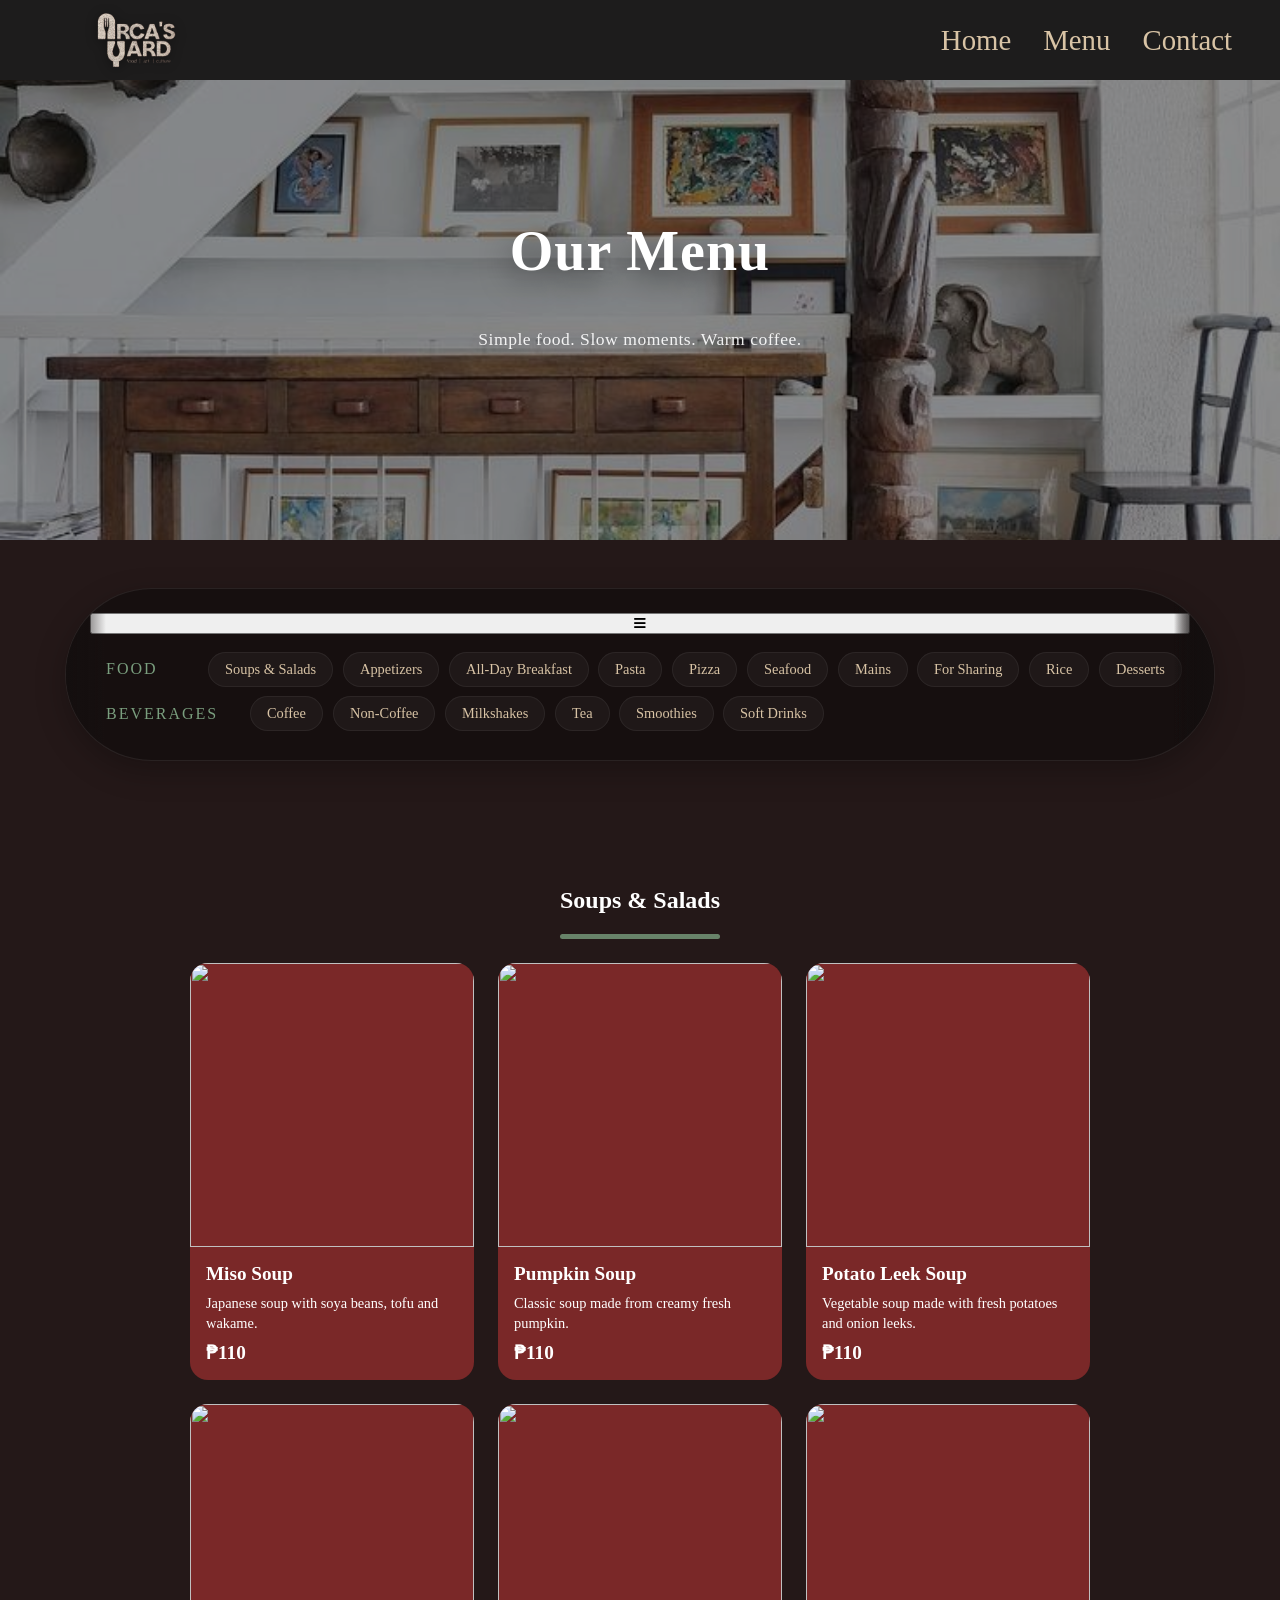
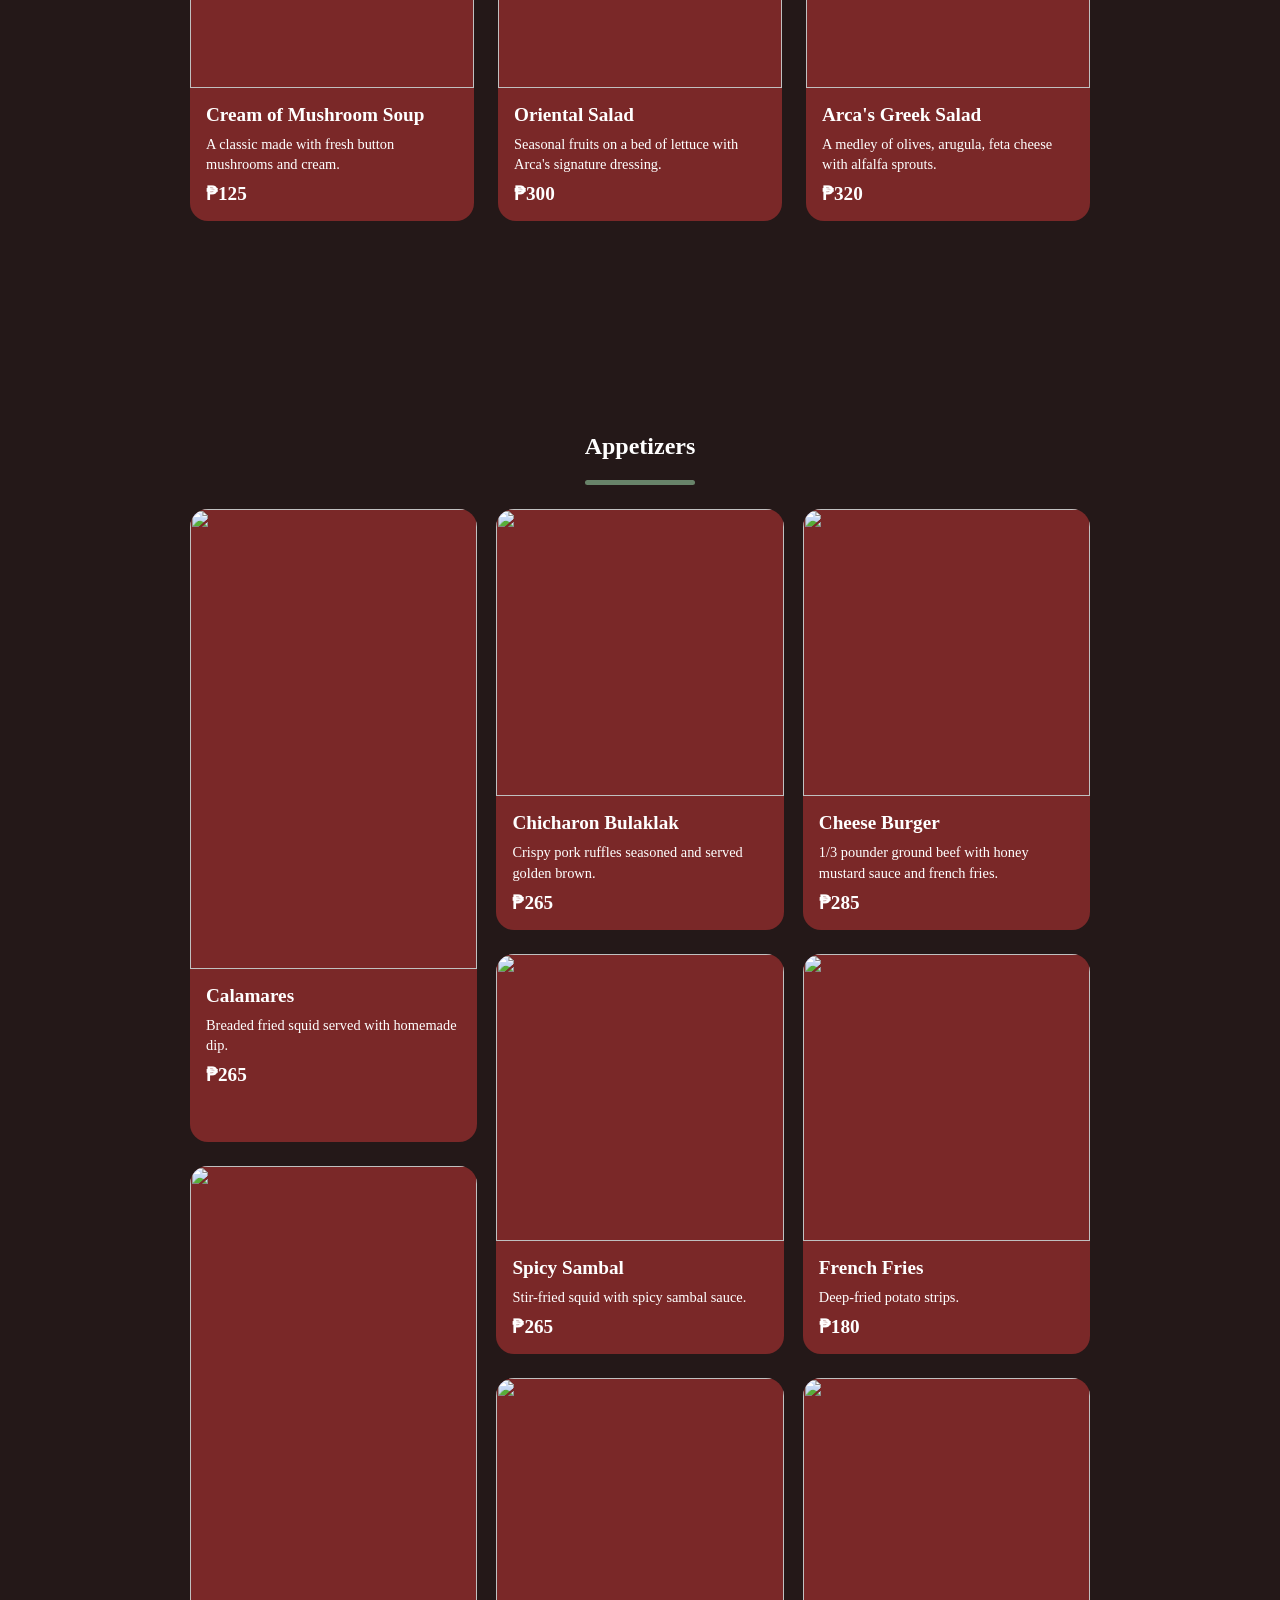
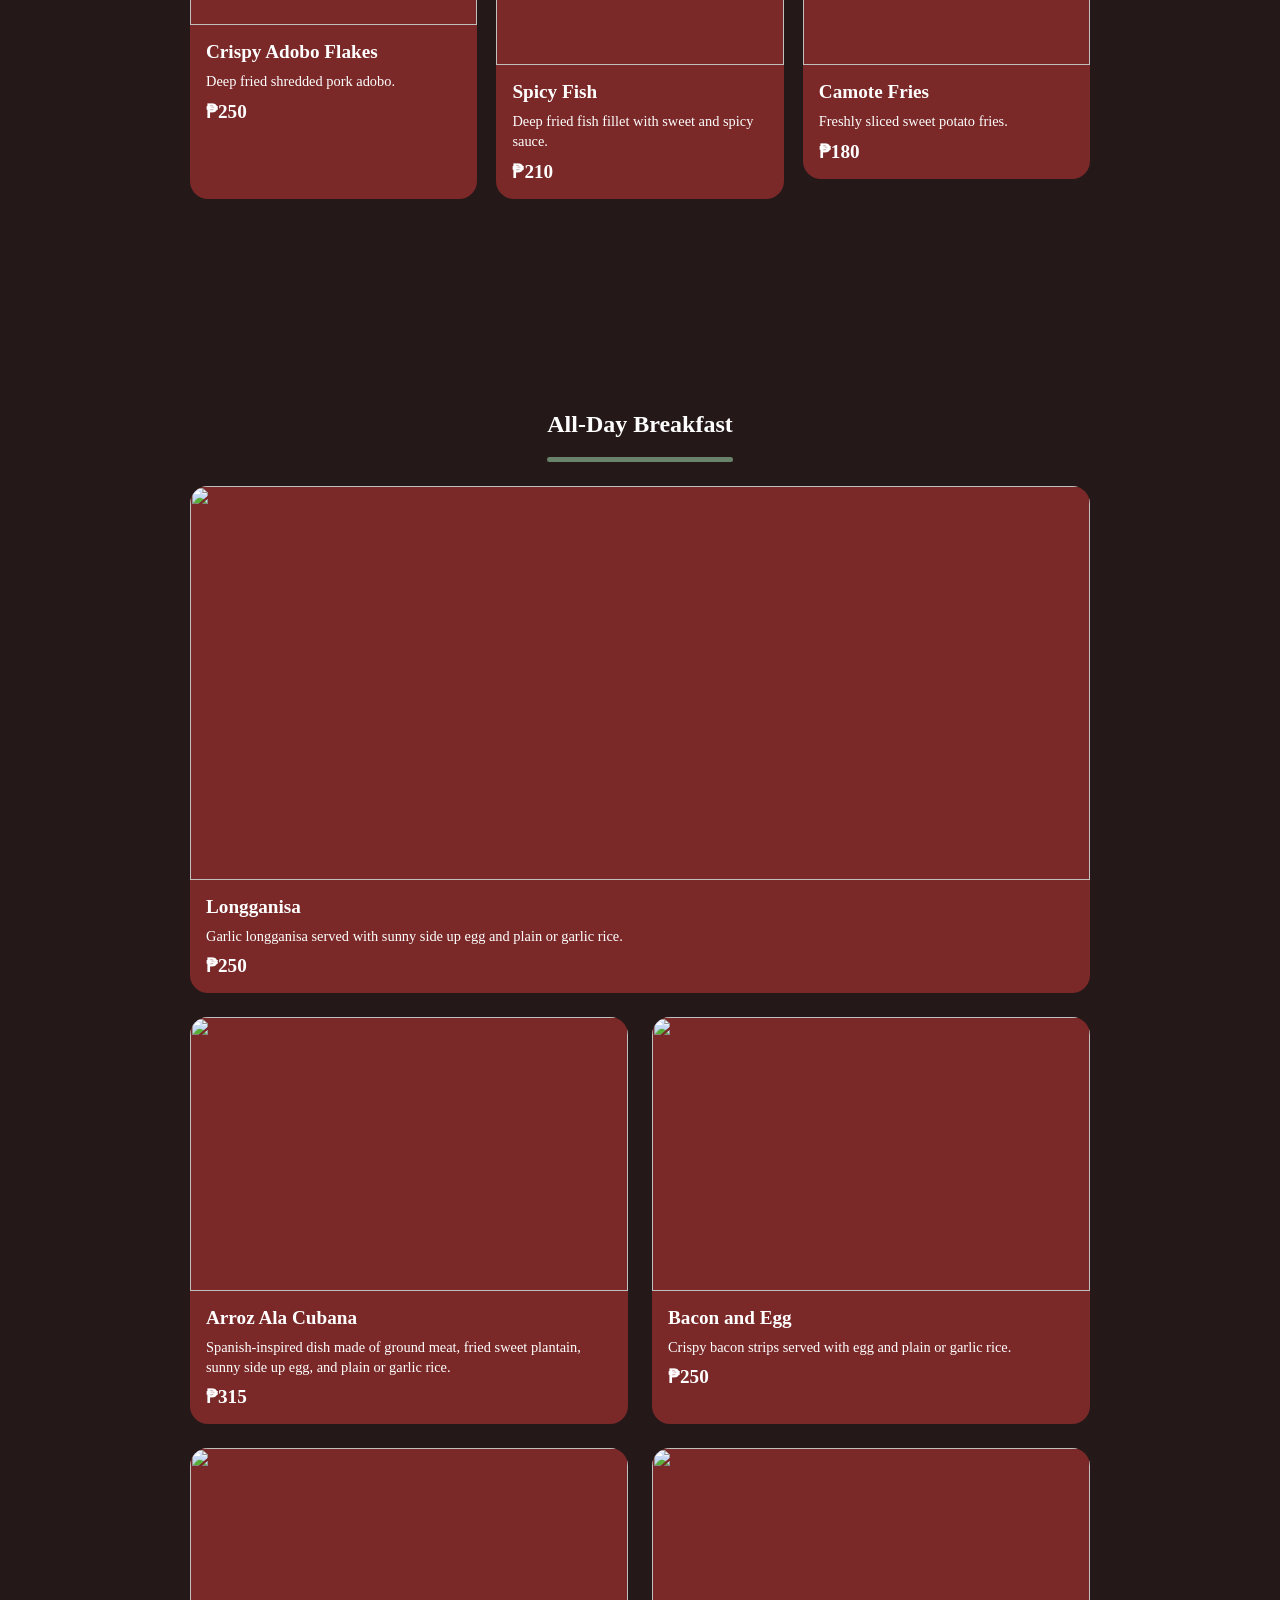
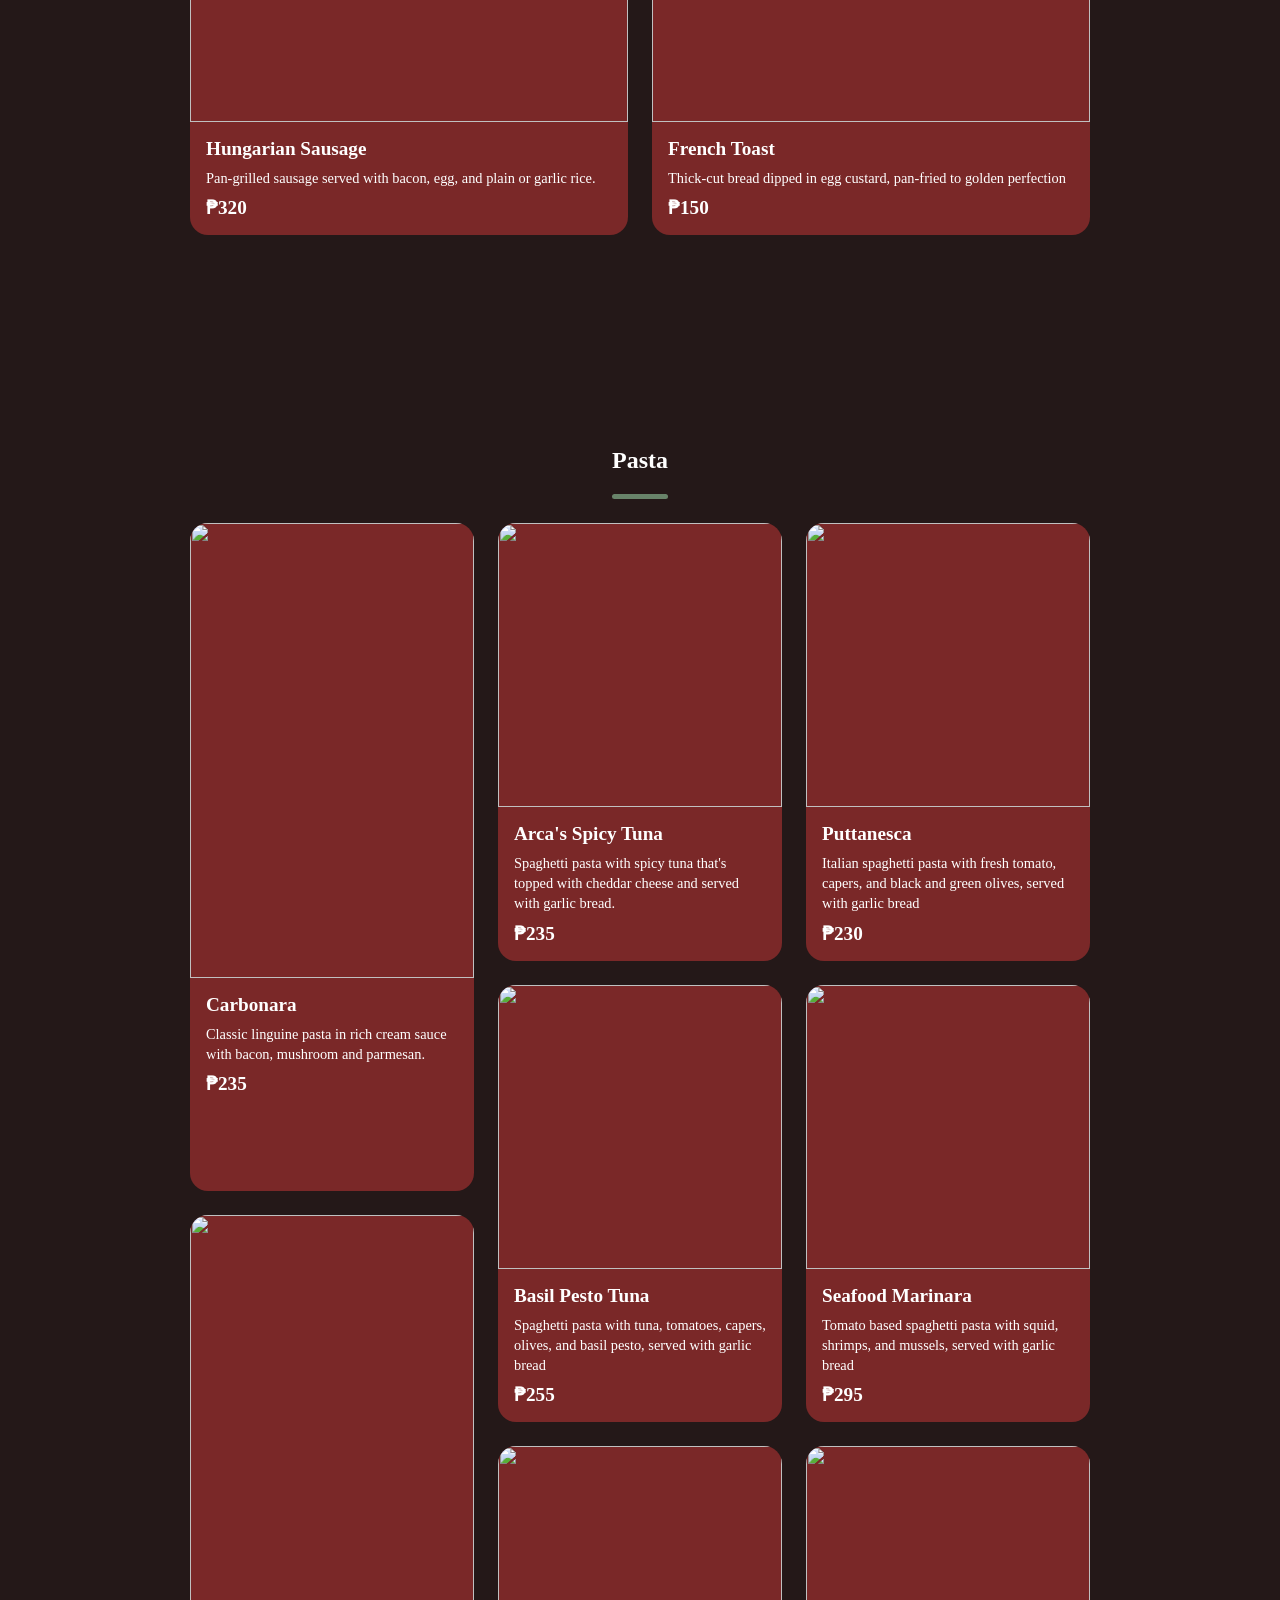
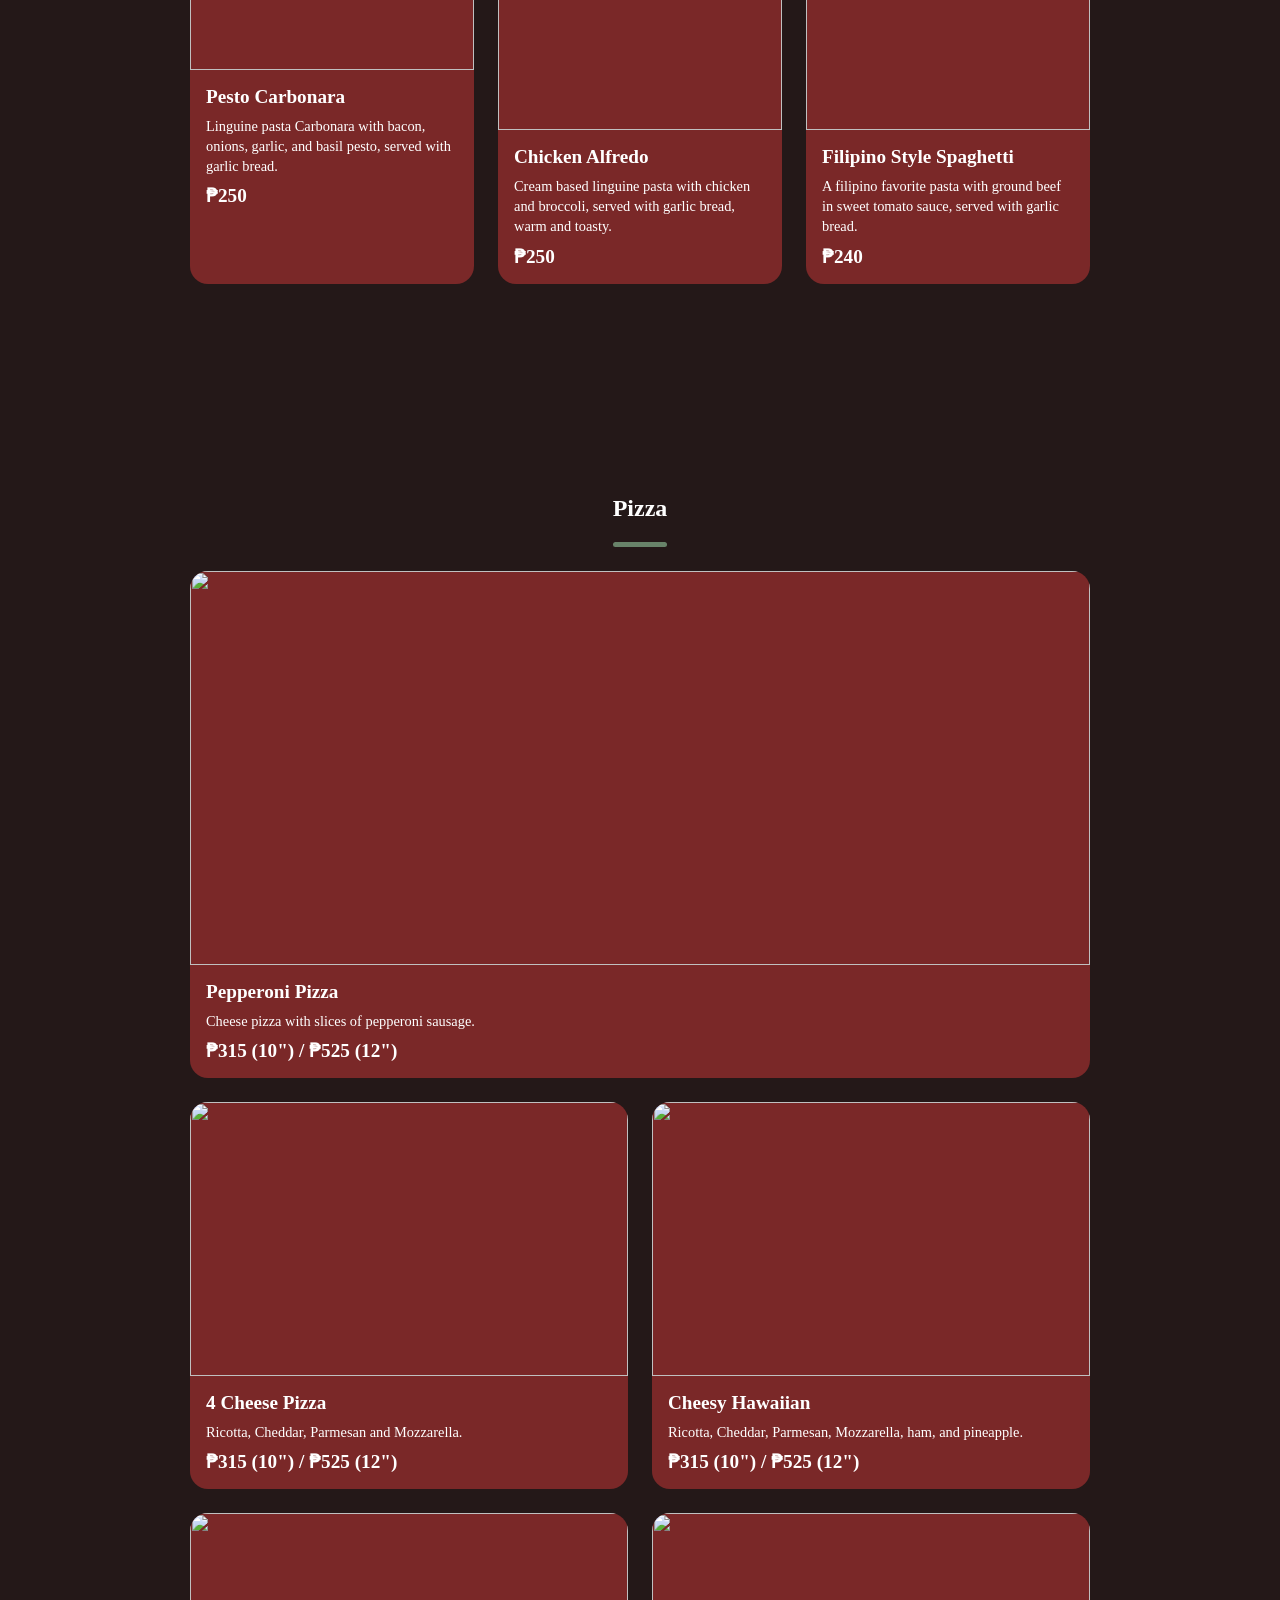
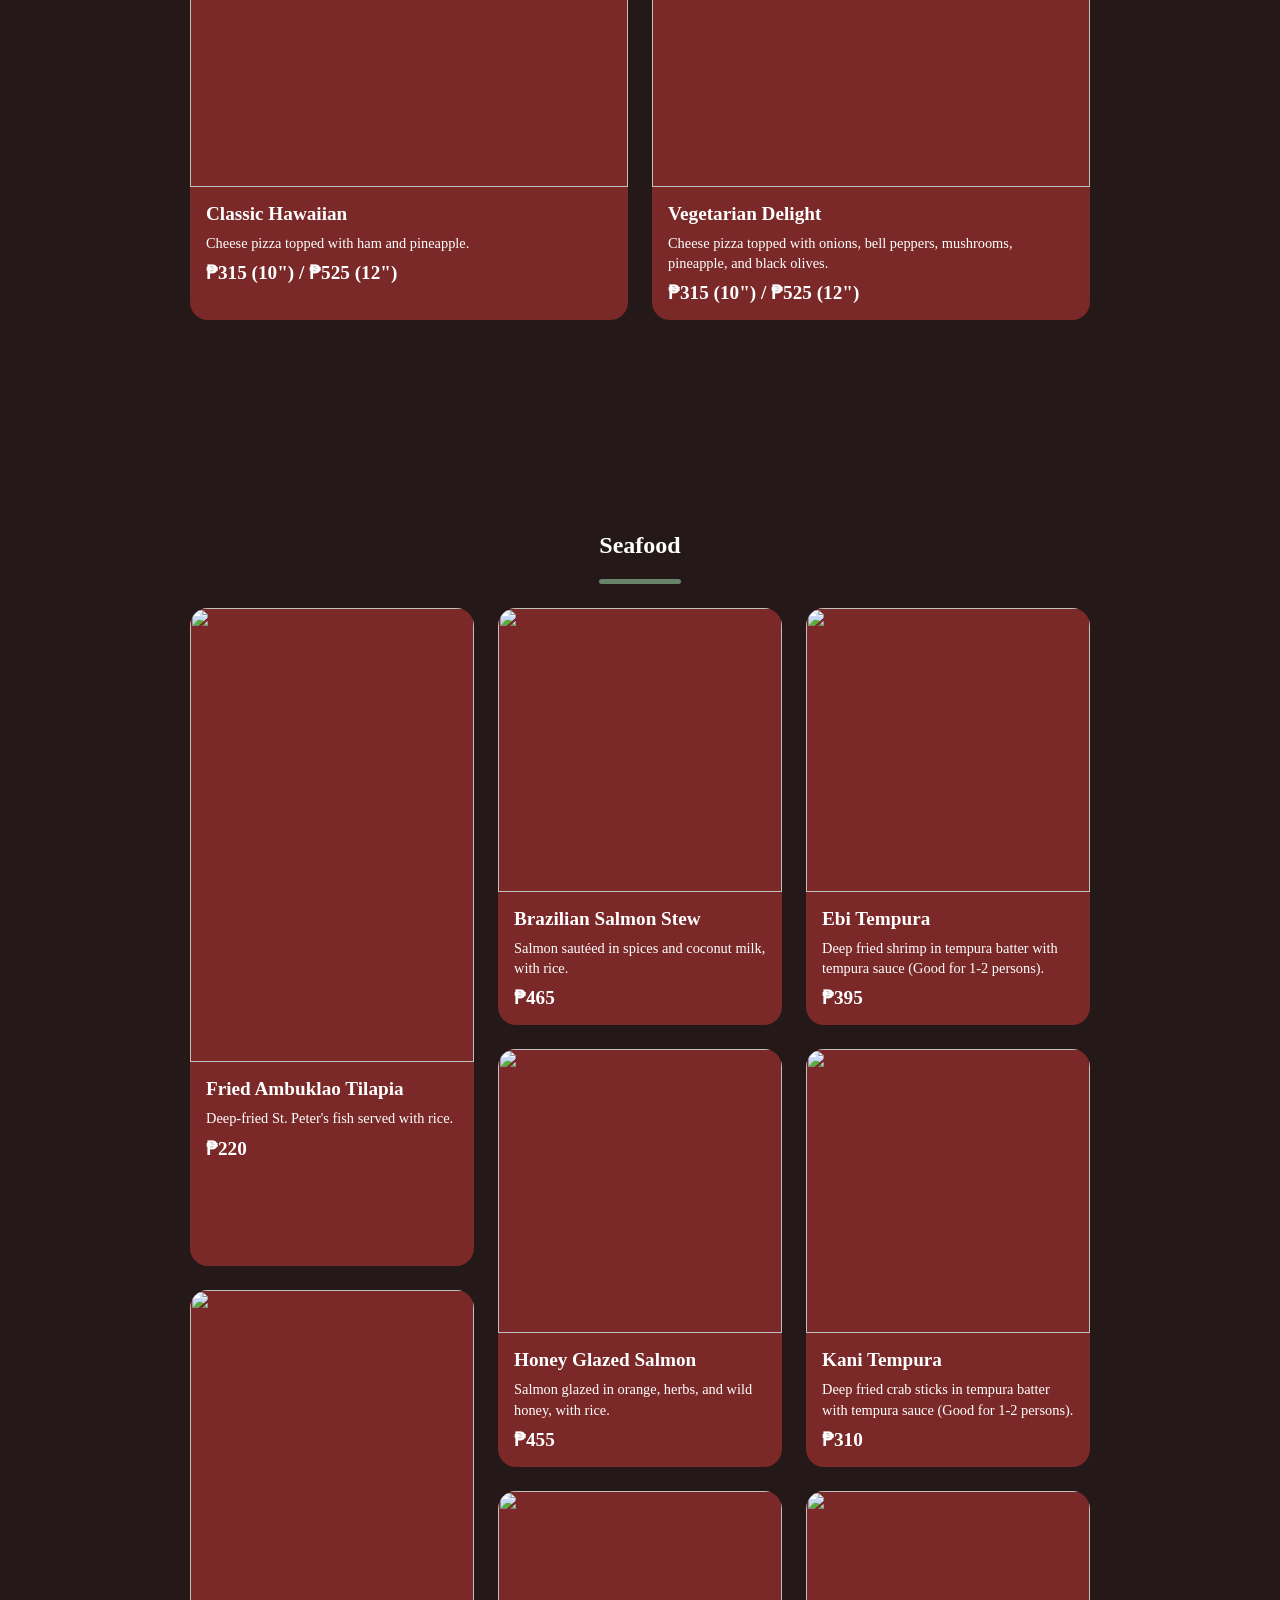
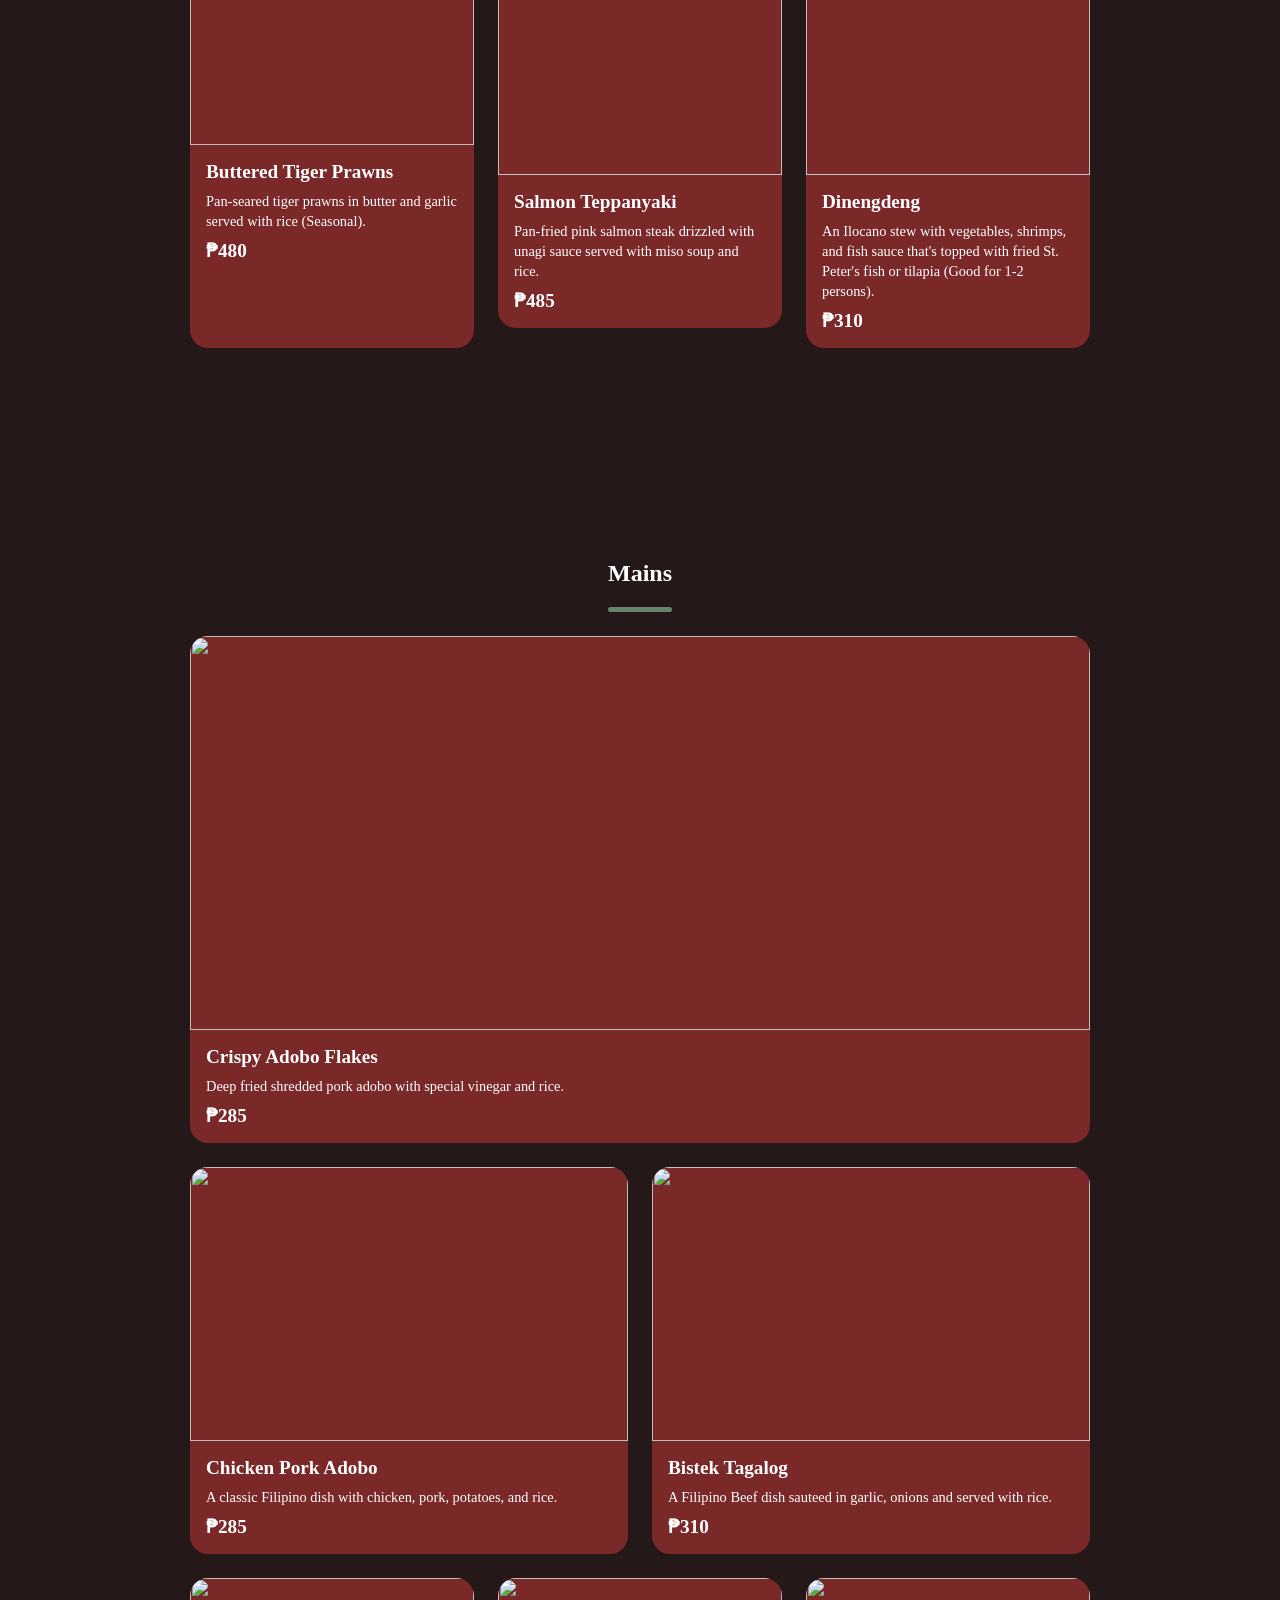
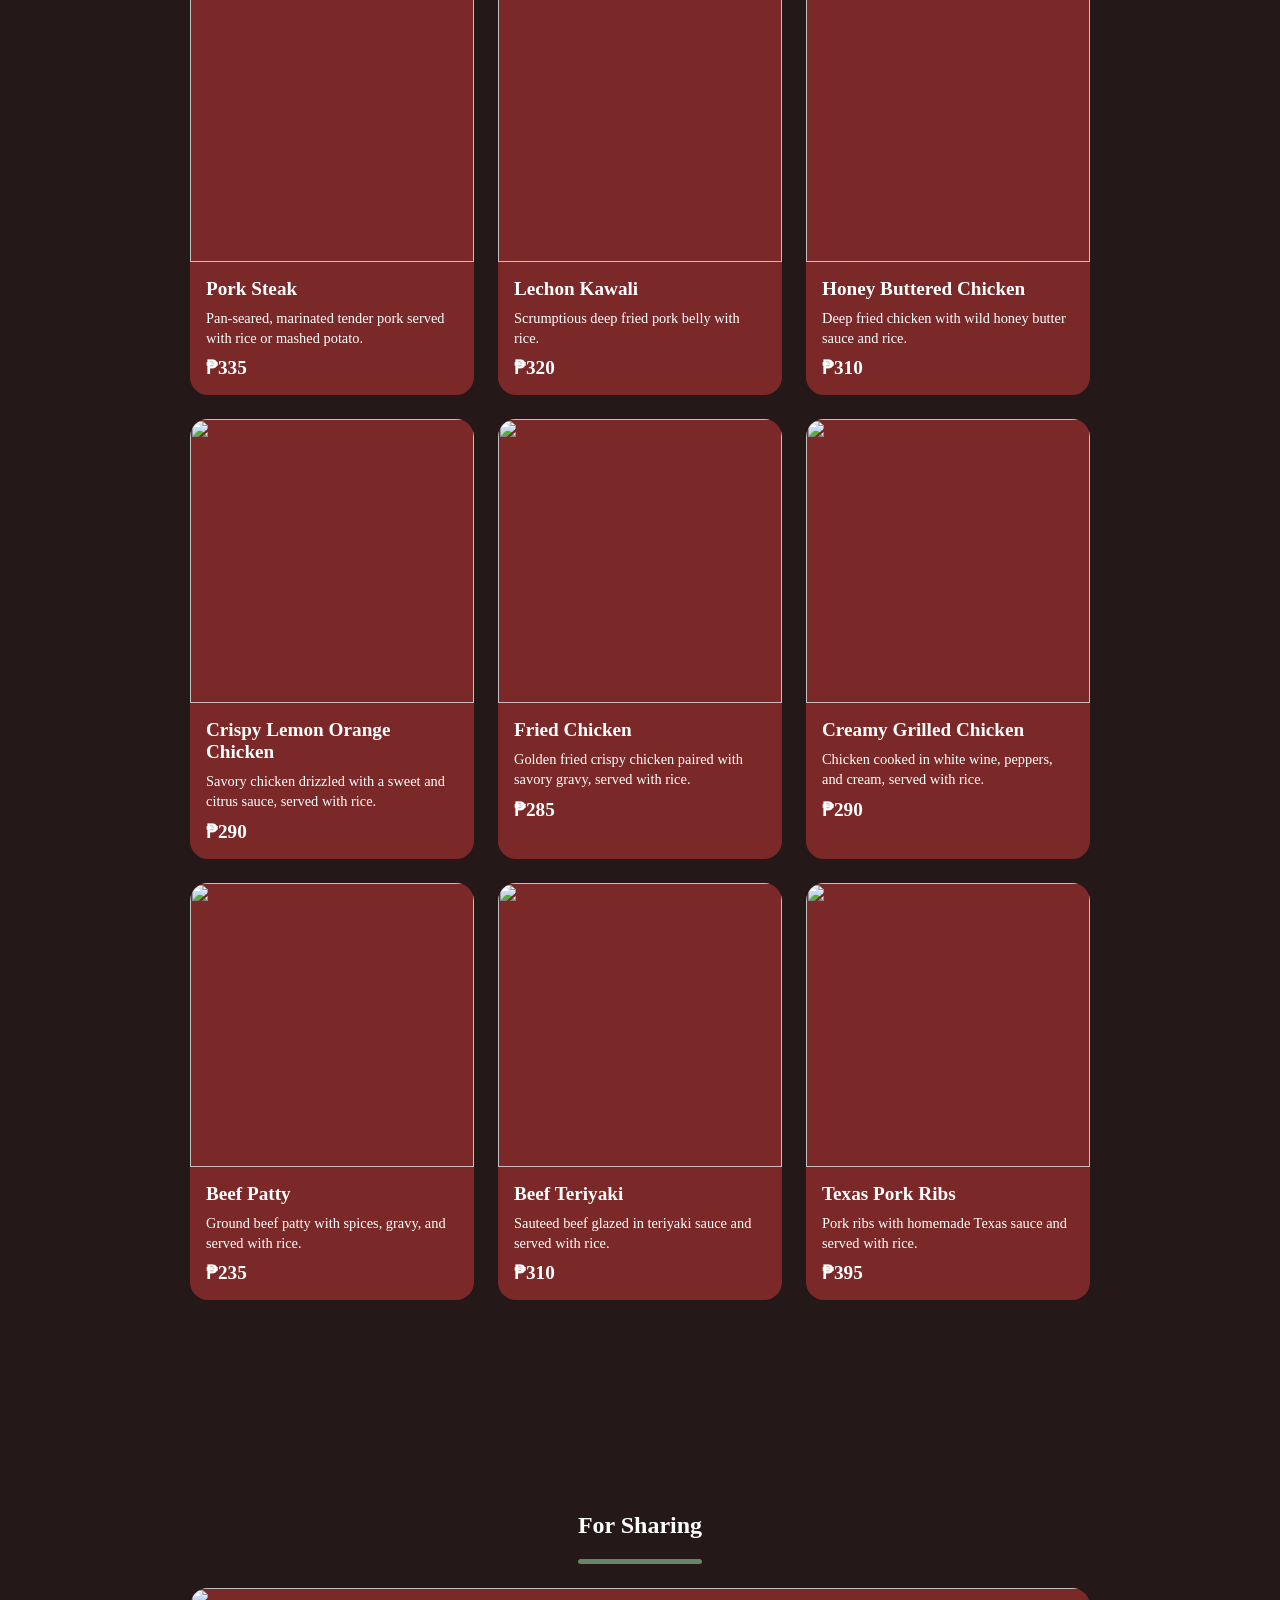
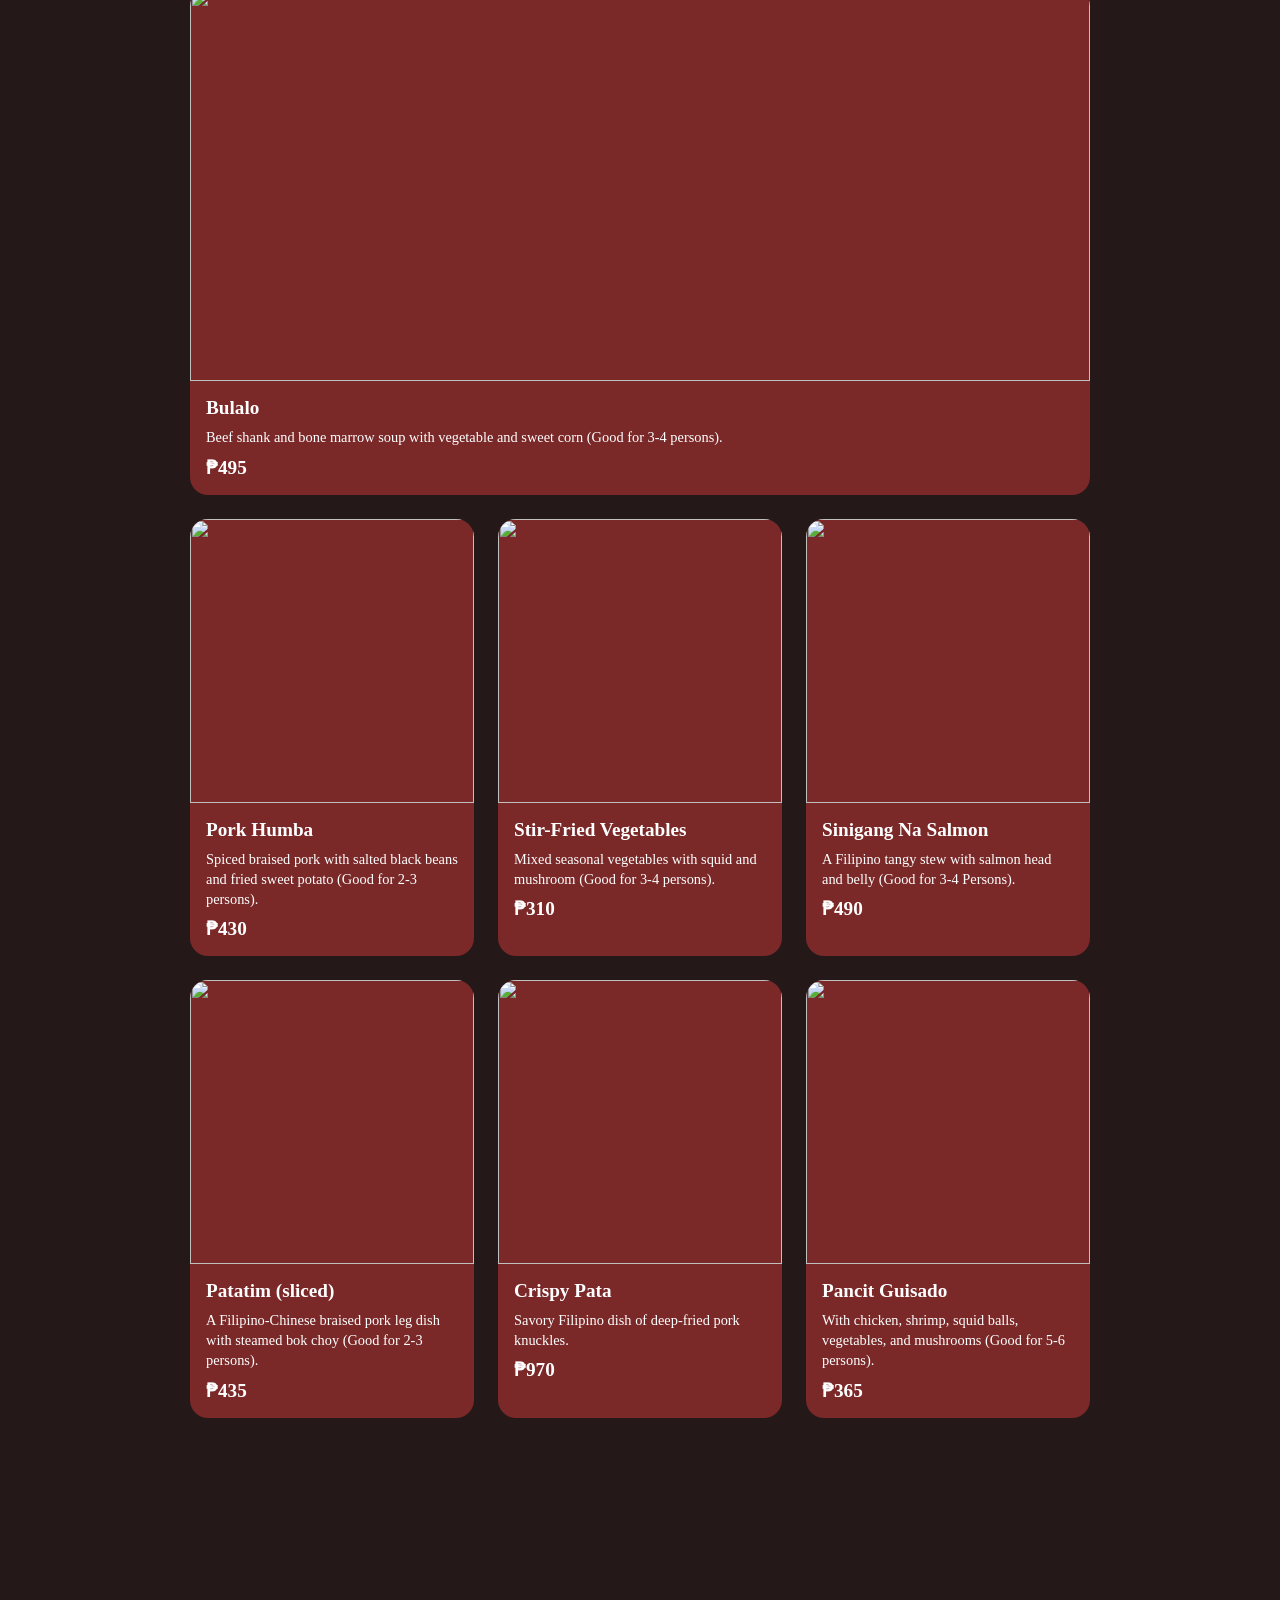
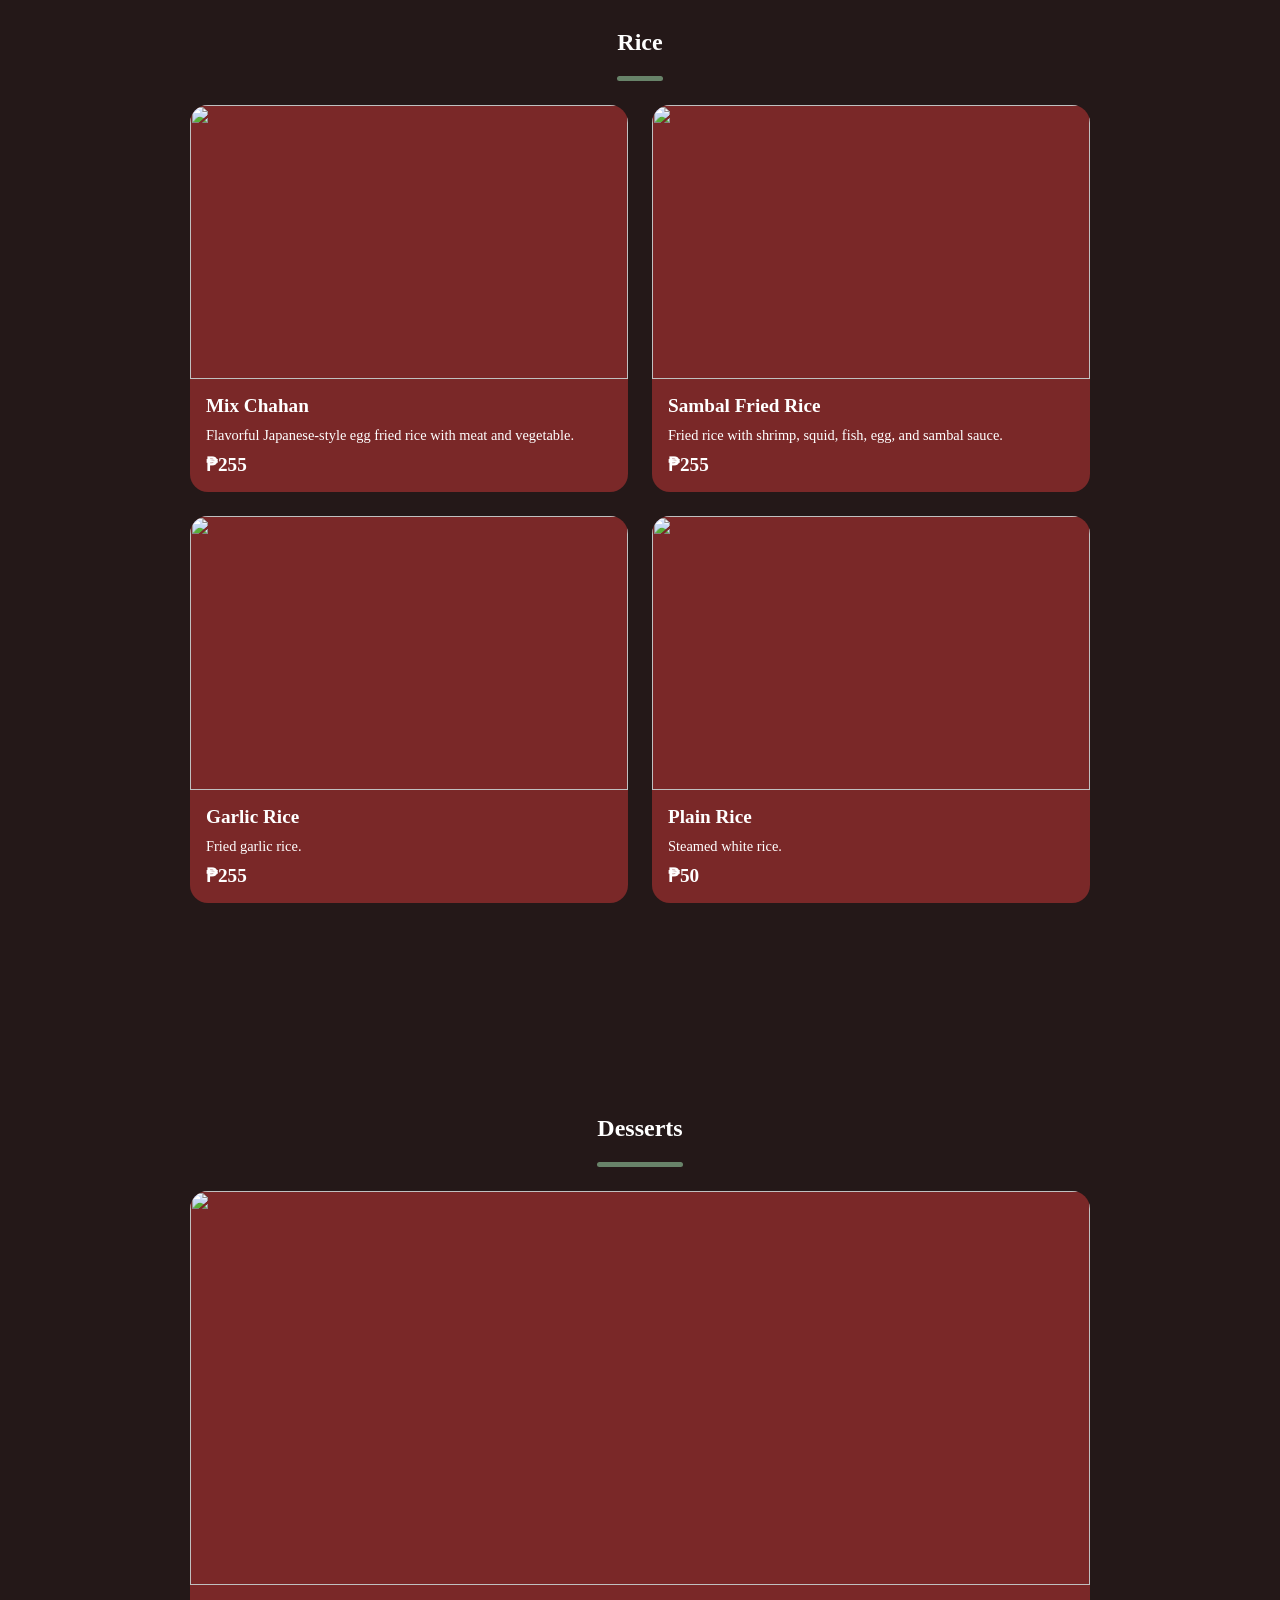
==== commit b24631c2: "Did adjusments and tried to add responsiveness and a hamburger" ====
--- a/menu.html
+++ b/menu.html
@@ -40,36 +40,42 @@
     <!-- CATEGORY NAV (FOOD) -->
     <nav class="menu-category-nav">
 
-        <div class="nav-group">
-            <span class="nav-label">Food</span>
-
-            <div class="nav-links">
-                <a href="#soups">Soups & Salads</a>
-                <a href="#appetizers">Appetizers</a>
-                <a href="#breakfast">All-Day Breakfast</a>
-                <a href="#pasta">Pasta</a>
-                <a href="#pizza">Pizza</a>
-                <a href="#seafood">Seafood</a>
-                <a href="#mains">Mains</a>
-                <a href="#sharing">For Sharing</a>
-                <a href="#rice">Rice</a>
-                <a href="#desserts">Desserts</a>
-            </div>
-        </div>
-
-        <div class="nav-group">
-            <span class="nav-label">Beverages</span>
-
-            <div class="nav-links">
-                <a href="#coffee">Coffee</a>
-                <a href="#noncoffee">Non-Coffee</a>
-                <a href="#milkshakes">Milkshakes</a>
-                <a href="#tea">Tea</a>
-                <a href="#smoothies">Smoothies</a>
-                <a href="#softdrinks">Soft Drinks</a>
-            </div>
-        </div>
-
+        <button class="menu-toggle">
+            <i class="fa-solid fa-bars"></i>
+        </button>
+
+        <div class="nav-content">
+
+            <div class="nav-group">
+                <span class="nav-label">Food</span>
+
+                <div class="nav-links">
+                    <a href="#soups">Soups & Salads</a>
+                    <a href="#appetizers">Appetizers</a>
+                    <a href="#breakfast">All-Day Breakfast</a>
+                    <a href="#pasta">Pasta</a>
+                    <a href="#pizza">Pizza</a>
+                    <a href="#seafood">Seafood</a>
+                    <a href="#mains">Mains</a>
+                    <a href="#sharing">For Sharing</a>
+                    <a href="#rice">Rice</a>
+                    <a href="#desserts">Desserts</a>
+                </div>
+            </div>
+
+            <div class="nav-group">
+                <span class="nav-label">Beverages</span>
+
+                <div class="nav-links">
+                    <a href="#coffee">Coffee</a>
+                    <a href="#noncoffee">Non-Coffee</a>
+                    <a href="#milkshakes">Milkshakes</a>
+                    <a href="#tea">Tea</a>
+                    <a href="#smoothies">Smoothies</a>
+                    <a href="#softdrinks">Soft Drinks</a>
+                </div>
+            </div>
+        </div>
     </nav>
 
 
@@ -290,7 +296,8 @@
                     </div>
                     <div class="menu-card-content">
                         <h3>Arroz Ala Cubana</h3>
-                        <p>Spanish-inspired dish made of ground meat, fried sweet plantain, sunny side up egg, and plain or garlic rice.</p>
+                        <p>Spanish-inspired dish made of ground meat, fried sweet plantain, sunny side up egg, and plain
+                            or garlic rice.</p>
                         <span class="price">₱315</span>
                     </div>
                 </div>
@@ -358,7 +365,8 @@
                     </div>
                     <div class="menu-card-content">
                         <h3>Pesto Carbonara</h3>
-                        <p>Linguine pasta Carbonara with bacon, onions, garlic, and basil pesto, served with garlic bread.</p>
+                        <p>Linguine pasta Carbonara with bacon, onions, garlic, and basil pesto, served with garlic
+                            bread.</p>
                         <span class="price">₱250</span>
                     </div>
                 </div>
@@ -373,7 +381,8 @@
                     </div>
                     <div class="menu-card-content">
                         <h3>Arca's Spicy Tuna</h3>
-                        <p>Spaghetti pasta with spicy tuna that's topped with cheddar cheese and served with garlic bread.</p>
+                        <p>Spaghetti pasta with spicy tuna that's topped with cheddar cheese and served with garlic
+                            bread.</p>
                         <span class="price">₱235</span>
                     </div>
                 </div>
@@ -384,7 +393,8 @@
                     </div>
                     <div class="menu-card-content">
                         <h3>Basil Pesto Tuna</h3>
-                        <p>Spaghetti pasta with tuna, tomatoes, capers, olives, and basil pesto, served with garlic bread</p>
+                        <p>Spaghetti pasta with tuna, tomatoes, capers, olives, and basil pesto, served with garlic
+                            bread</p>
                         <span class="price">₱255</span>
                     </div>
                 </div>
@@ -395,7 +405,8 @@
                     </div>
                     <div class="menu-card-content">
                         <h3>Chicken Alfredo</h3>
-                        <p>Cream based linguine pasta with chicken and broccoli, served with garlic bread.</p>
+                        <p>Cream based linguine pasta with chicken and broccoli, served with garlic bread, warm and
+                            toasty.</p>
                         <span class="price">₱250</span>
                     </div>
                 </div>
@@ -410,7 +421,8 @@
                     </div>
                     <div class="menu-card-content">
                         <h3>Puttanesca</h3>
-                        <p>Italian spaghetti pasta with fresh tomato, capers, and black and green olives, served with garlic bread</p>
+                        <p>Italian spaghetti pasta with fresh tomato, capers, and black and green olives, served with
+                            garlic bread</p>
                         <span class="price">₱230</span>
                     </div>
                 </div>
@@ -432,7 +444,8 @@
                     </div>
                     <div class="menu-card-content">
                         <h3>Filipino Style Spaghetti</h3>
-                        <p>A filipino favorite pasta with ground beef in sweet tomato sauce, served with garlic bread.</p>
+                        <p>A filipino favorite pasta with ground beef in sweet tomato sauce, served with garlic bread.
+                        </p>
                         <span class="price">₱240</span>
                     </div>
                 </div>
@@ -611,7 +624,8 @@
                     </div>
                     <div class="menu-card-content">
                         <h3>Dinengdeng</h3>
-                        <p>An Ilocano stew with vegetables, shrimps, and fish sauce that's topped with fried St. Peter's fish or tilapia (Good for 1-2 persons).</p>
+                        <p>An Ilocano stew with vegetables, shrimps, and fish sauce that's topped with fried St. Peter's
+                            fish or tilapia (Good for 1-2 persons).</p>
                         <span class="price">₱310</span>
                     </div>
                 </div>
@@ -980,7 +994,8 @@
 
             <div class="menu-card">
                 <div class="menu-card-img">
-                    <img src="https://www.thespruceeats.com/thmb/EZqHtvFof6eWz8qeDKMTmDjLiTg=/750x0/filters:no_upscale():max_bytes(150000):strip_icc()/sweet-potato-ice-cream-3057648-hero-images-2-396842dc59844fab91994d329d74ef06.jpg">
+                    <img
+                        src="https://www.thespruceeats.com/thmb/EZqHtvFof6eWz8qeDKMTmDjLiTg=/750x0/filters:no_upscale():max_bytes(150000):strip_icc()/sweet-potato-ice-cream-3057648-hero-images-2-396842dc59844fab91994d329d74ef06.jpg">
                 </div>
                 <div class="menu-card-content">
                     <h3>Camote Ice Cream</h3>
@@ -1184,8 +1199,6 @@
                     </div>
                 </div>
             </div>
-
-
         </div>
     </section>
 
@@ -1227,70 +1240,27 @@
                 </div>
             </div>
 
-            <div class="menu-card">
-                <div class="menu-card-img">
-                    <img src="https://i.pinimg.com/736x/ce/1d/2d/ce1d2d9ab6522568a576c22175e58935.jpg">
-                </div>
-                <div class="menu-card-content">
-                    <h3>Iced Tea</h3>
-                    <span class="price">₱80</span>
-                </div>
-            </div>
-
-            <div class="menu-card">
-                <div class="menu-card-img">
-                    <img src="https://i.pinimg.com/736x/47/d9/4f/47d94f988be680af37e0367bcdbc1eb2.jpg">
-                </div>
-                <div class="menu-card-content">
-                    <h3>Iced Tea Pitcher</h3>
-                    <span class="price">₱210</span>
-                </div>
-            </div>
-
-            <div class="menu-card">
-                <div class="menu-card-img">
-                    <img src="images/Arca's Yard in Baguio City.jpg">
-                </div>
-                <div class="menu-card-content">
-                    <h3>Tomato Basil Soup</h3>
-                    <p>Fresh tomatoes blended with basil and cream.</p>
-                    <span class="price">₱110</span>
-                </div>
-            </div>
-
-            <div class="menu-card">
-                <div class="menu-card-img">
-                    <img src="images/Arca's Yard in Baguio City.jpg">
-                </div>
-                <div class="menu-card-content">
-                    <h3>Creamy Mushroom Soup</h3>
-                    <p>Rich, earthy mushrooms in a smooth cream base.</p>
-                    <span class="price">₱120</span>
-                </div>
-            </div>
-
-            <div class="menu-card">
-                <div class="menu-card-img">
-                    <img src="images/Arca's Yard in Baguio City.jpg">
-                </div>
-                <div class="menu-card-content">
-                    <h3>Classic Caesar Salad</h3>
-                    <p>Crisp romaine, parmesan, and creamy dressing.</p>
-                    <span class="price">₱150</span>
-                </div>
-            </div>
-
-            <div class="menu-card">
-                <div class="menu-card-img">
-                    <img src="images/Arca's Yard in Baguio City.jpg">
-                </div>
-                <div class="menu-card-content">
-                    <h3>Tomato Basil Soup</h3>
-                    <p>Fresh tomatoes blended with basil and cream.</p>
-                    <span class="price">₱110</span>
-                </div>
-            </div>
-
+            <div class="wide-row">
+                <div class="menu-card wide-card">
+                    <div class="menu-card-img">
+                        <img src="https://i.pinimg.com/736x/ce/1d/2d/ce1d2d9ab6522568a576c22175e58935.jpg">
+                    </div>
+                    <div class="menu-card-content">
+                        <h3>Iced Tea</h3>
+                        <span class="price">₱80</span>
+                    </div>
+                </div>
+
+                <div class="menu-card wide-card">
+                    <div class="menu-card-img">
+                        <img src="https://i.pinimg.com/736x/47/d9/4f/47d94f988be680af37e0367bcdbc1eb2.jpg">
+                    </div>
+                    <div class="menu-card-content">
+                        <h3>Iced Tea Pitcher</h3>
+                        <span class="price">₱210</span>
+                    </div>
+                </div>
+            </div>
         </div>
     </section>
 
@@ -1361,39 +1331,6 @@
                 <div class="menu-card-content">
                     <h3>Cucumber Smoothie</h3>
                     <span class="price">₱115</span>
-                </div>
-            </div>
-
-            <div class="menu-card">
-                <div class="menu-card-img">
-                    <img src="images/Arca's Yard in Baguio City.jpg">
-                </div>
-                <div class="menu-card-content">
-                    <h3>Creamy Mushroom Soup</h3>
-                    <p>Rich, earthy mushrooms in a smooth cream base.</p>
-                    <span class="price">₱120</span>
-                </div>
-            </div>
-
-            <div class="menu-card">
-                <div class="menu-card-img">
-                    <img src="images/Arca's Yard in Baguio City.jpg">
-                </div>
-                <div class="menu-card-content">
-                    <h3>Classic Caesar Salad</h3>
-                    <p>Crisp romaine, parmesan, and creamy dressing.</p>
-                    <span class="price">₱150</span>
-                </div>
-            </div>
-
-            <div class="menu-card">
-                <div class="menu-card-img">
-                    <img src="images/Arca's Yard in Baguio City.jpg">
-                </div>
-                <div class="menu-card-content">
-                    <h3>Tomato Basil Soup</h3>
-                    <p>Fresh tomatoes blended with basil and cream.</p>
-                    <span class="price">₱110</span>
                 </div>
             </div>
         </div>
@@ -1512,31 +1449,6 @@
     </script>
 
     <script>
-        const sections = document.querySelectorAll(".menu-section");
-        const navLinks = document.querySelectorAll(".menu-category-nav a");
-
-        window.addEventListener("scroll", () => {
-            let current = "";
-
-            sections.forEach(section => {
-                const sectionTop = section.getBoundingClientRect().top + window.scrollY;
-
-                if (window.scrollY + 250 >= sectionTop) {
-                    current = section.getAttribute("id");
-                }
-            });
-
-            navLinks.forEach(link => {
-                link.classList.remove("active");
-
-                if (link.getAttribute("href") === "#" + current) {
-                    link.classList.add("active");
-                }
-            })
-        });
-    </script>
-
-    <script>
         const root = document.documentElement;
         const nav = document.querySelector(".TopNav");
 
@@ -1546,16 +1458,16 @@
             const currentScrollY = window.scrollY;
 
             if (currentScrollY > lastScrollY) {
-               
+
                 nav.style.transform = "translateY(-100%)";
 
-               
+
                 root.style.setProperty("--topnav-height", "10px");
             } else {
-                
+
                 nav.style.transform = "translateY(0)";
 
-                
+
                 root.style.setProperty("--topnav-height", "90px");
             }
 
@@ -1564,13 +1476,25 @@
     </script>
 
     <script>
+        const sections = document.querySelectorAll(".menu-section");
+        const navLinks = document.querySelectorAll(".menu-category-nav a");
+
+        function centerLink(link) {
+            const container = link.parentElement;
+
+            container.scrollTo({
+                left: link.offsetLeft - container.offsetWidth / 2 + link.offsetWidth / 2,
+                behavior: "smooth"
+            });
+        }
+
         let lastActive = "";
 
         window.addEventListener("scroll", () => {
             let current = "";
 
             sections.forEach(section => {
-                const top = section.getBoundingClientRect().top + window.scrollY;
+                const top = section.offsetTop;
 
                 if (window.scrollY + 250 >= top) {
                     current = section.id;
@@ -1593,6 +1517,14 @@
         });
     </script>
 
+    <script>
+        const menuToggle = document.querySelector(".menu-toggle");
+        const mobileMenu = document.querySelector(".mobile-menu");
+
+        menuToggle.addEventListener("click", () => {
+            mobileMenu.classList.toggle("show");
+        });
+    </script>
 </body>
 
 </html>
--- a/styles.css
+++ b/styles.css
@@ -887,14 +887,146 @@
     }
 }
 
+/* =========================
+   TABLET RESPONSIVE
+========================= */
 @media (max-width: 1024px) {
+
+    .about-section,
+    .hours-section,
+    .location-section {
+        flex-direction: column;
+        height: auto;
+    }
+
+    .about-image,
+    .hours-image,
+    .location-image {
+        width: 100%;
+        height: 400px;
+    }
+
+    .about-image img,
+    .hours-image img,
+    .location-image img {
+        height: 100%;
+    }
+
+    .about-content,
+    .hours-content,
+    .location-content {
+        padding: 4rem 8%;
+        gap: 3rem;
+    }
+
+    .big-text {
+        font-size: clamp(2.3rem, 6vw, 4rem);
+    }
+
+    .headline-content h1 {
+        font-size: 4.5rem;
+    }
+
+    .headline-content {
+        padding-left: 50px;
+        padding-right: 30px;
+    }
+
+    .best-seller-layout {
+        grid-template-columns: 1fr;
+    }
+
+    .seller-image img {
+        height: 500px;
+    }
+
     .photoshoot-grid {
-        column-count: 2;
-    }
-}
-
-@media (max-width: 600px) {
-    .photoshoot-grid {
-        column-count: 1;
+        grid-template-columns: 1fr;
+    }
+
+    .footer-top {
+        grid-template-columns: 1fr;
+    }
+}
+
+/* =========================
+   MOBILE RESPONSIVE
+========================= */
+@media (max-width: 768px) {
+
+    .TopNav {
+        padding: 0 1.5rem;
+    }
+
+    .NavigationBtns {
+        gap: 1rem;
+    }
+
+    .NavigationBtns li a {
+        font-size: 1rem;
+    }
+
+    .Logo img {
+        height: 7rem;
+    }
+
+    .headline-card {
+        height: 90vh;
+    }
+
+    .headline-content h1 {
+        font-size: 3rem;
+        line-height: 1.1;
+    }
+
+    .headline-content h3 {
+        font-size: 1.1rem;
+    }
+
+    .headline-content {
+        padding: 0 2rem;
+    }
+
+    .search-bar input {
+        width: 100%;
+        max-width: 100%;
+    }
+
+    .section-line {
+        width: 100%;
+    }
+
+    .big-text {
+        font-size: 2rem;
+    }
+
+    .seller-row {
+        grid-template-columns: 1fr;
+        text-align: center;
+    }
+
+    .food-img {
+        width: 100%;
+        height: 250px;
+    }
+
+    .seller-image img {
+        height: 350px;
+    }
+
+    .photoshoot-text h1 {
+        font-size: 2.5rem;
+    }
+
+    .large img {
+        height: 400px;
+    }
+
+    .grid-item img {
+        height: 250px;
+    }
+
+    .small img {
+        height: 180px;
     }
 }
--- a/menu.css
+++ b/menu.css
@@ -5,21 +5,16 @@
 /*HERO SECTION*/
 .menu-hero {
     position: relative;
-
     height: 60vh;
     min-height: 420px;
-
     display: flex;
     align-items: center;
     justify-content: center;
-
     text-align: center;
-
     background-image: url("images/Beautiful art corner at Arca's yard Baguio_.jpg");
     background-size: cover;
     background-position: center;
     background-repeat: no-repeat;
-
     margin-bottom: 3rem;
 }
 
@@ -27,14 +22,12 @@
     content: "";
     position: absolute;
     inset: 0;
-
     background: rgba(0, 0, 0, 0.45);
 }
 
 .menu-hero-content {
     position: relative;
     z-index: 2;
-
     color: white;
     max-width: 700px;
     padding: 0 1.5rem;
@@ -52,7 +45,6 @@
     font-size: 1.1rem;
     opacity: 0.9;
     margin-top: 0.5rem;
-
     letter-spacing: 0.5px;
     text-shadow: 0 6px 18px rgba(0, 0, 0, 0.4);
 }
@@ -91,10 +83,8 @@
     background-color: #7a2828;
     border-radius: 18px;
     overflow: hidden;
-
     display: flex;
     flex-direction: column;
-
     transition: transform 0.3s ease, box-shadow 0.3s ease;
 }
 
@@ -144,7 +134,6 @@
 .appetizers-grid {
     grid-template-columns: repeat(3, 1fr);
     width: min(95%, 1600px);
-
     margin: 0 auto;
     gap: 1.2rem;
 }
@@ -194,7 +183,6 @@
 .full-span .menu-card-img {
     aspect-ratio: 16 / 7;
 }
-
 
 /*Navigation bar*/
 .menu-category-nav {
@@ -202,29 +190,22 @@
     top: var(--topnav-height);
     z-index: 900;
     overflow: hidden;
-
     width: min(1100px, 100%);
     margin: 10px auto;
-
     display: flex;
     flex-direction: column;
     gap: 0.8rem;
-
-     transition: top 0.35s ease;
+    transition: top 0.35s ease;
     will-change: transform;
-
     padding: 0.8rem 1.5rem;
     padding-top: 1.5rem;
     padding-bottom: 1.5rem;
-
     background: rgba(20, 15, 15, 0.85);
     backdrop-filter: blur(14px);
     -webkit-backdrop-filter: blur(14px);
-
     border-radius: 999px;
     border: 1px solid rgba(255, 255, 255, 0.08);
     border-bottom: 1px solid rgba(255, 255, 255, 0.08);
-
     box-shadow: 0 10px 30px rgba(0, 0, 0, 0.25);
 }
 
@@ -238,7 +219,6 @@
     display: flex;
     align-items: center;
     gap: 1rem;
-
     width: 100%;
     margin-left: 1rem;
 }
@@ -247,21 +227,17 @@
     font-size: 1rem;
     letter-spacing: 2px;
     text-transform: uppercase;
-
     color: #7a9e7e;
-
     min-width: 70px;
 }
 
 .nav-links {
     display: flex;
-    gap: 0.4rem;
+    gap: 0.6rem;
     overflow-x: auto;
     scroll-behavior: smooth;
-
     padding: 0.3rem 1rem;
     scroll-snap-type: x mandatory;
-
     -webkit-overflow-scrolling: touch;
     scrollbar-width: none;
 }
@@ -270,20 +246,16 @@
     flex: 0 0 auto;
     white-space: nowrap;
     text-decoration: none;
-
     color: #d8c3a5;
     font-size: 0.9rem;
     display: inline-flex;
     align-items: center;
     white-space: nowrap;
-
     padding: 0.5rem 1rem;
     border-radius: 999px;
-
     background: rgba(255, 255, 255, 0.04);
     border: 1px solid rgba(255, 255, 255, 0.06);
     will-change: transform;
-
     scroll-snap-align: center;
     transform-origin: center;
     transition: transform 0.25s ease, background 0.25s ease;
@@ -299,8 +271,7 @@
     color: #7a9e7e;
     background: rgba(122, 158, 126, 0.25);
     border-color: rgba(122, 158, 126, 0.5);
-
-    transform: scale(1.15);
+    transform: scale(1.05);
     z-index: 2;
 }
 
@@ -381,4 +352,165 @@
         opacity: 1;
         transform: translateY(0);
     }
+}
+
+@media (max-width: 1024px) {
+
+    .menu-grid,
+    .appetizers-grid {
+        grid-template-columns: repeat(2, 1fr);
+    }
+
+    .wide-row {
+        grid-template-columns: 1fr;
+    }
+
+    .menu-section {
+        padding: 4rem 1.5rem;
+    }
+
+    .menu-card-content h3 {
+        font-size: 1.1rem;
+    }
+
+    .menu-card-content p {
+        font-size: 0.85rem;
+    }
+
+}
+
+@media (max-width: 768px) {
+
+    .menu-grid,
+    .appetizers-grid,
+    .wide-row {
+        grid-template-columns: 1fr;
+    }
+
+    .menu-section {
+        padding: 3rem 1rem;
+    }
+
+    .menu-card {
+        border-radius: 14px;
+    }
+
+    .menu-card-content {
+        padding: 0.9rem;
+    }
+
+    .menu-card-content h3 {
+        font-size: 1rem;
+    }
+
+    .menu-card-content p {
+        font-size: 0.82rem;
+    }
+
+    .menu-hero {
+        height: 45vh;
+        min-height: 300px;
+    }
+
+    .menu-hero-content h1 {
+        font-size: clamp(1.8rem, 7vw, 2.4rem);
+    }
+
+    .menu-hero-content p {
+        font-size: 0.95rem;
+    }
+
+    .menu-toggle {
+        display: flex;
+        align-items: center;
+        justify-content: center;
+
+        width: 50px;
+        height: 50px;
+
+        border: none;
+        border-radius: 50%;
+
+        background: rgba(255, 255, 255, 0.08);
+        color: #d8c3a5;
+
+        font-size: 1.2rem;
+        cursor: pointer;
+    }
+
+    .menu-category-nav {
+        flex-direction: row;
+        justify-content: flex-start;
+        align-items: center;
+
+        width: min(1100px, 100%);
+        margin: 10px auto;
+
+        padding: 0.8rem 1rem;
+    }
+
+    .menu-category-nav>.nav-group {
+        display: none !important;
+    }
+
+    .mobile-menu {
+        position: absolute;
+        top: calc(100% + 10px);
+        left: 50%;
+        transform: translateX(-50%);
+
+        width: min(320px, 90vw);
+
+        background: rgba(20, 15, 15, 0.95);
+        backdrop-filter: blur(14px);
+
+        border-radius: 24px;
+        padding: 1rem;
+
+        display: none;
+        flex-direction: column;
+        gap: 1rem;
+
+        box-shadow: 0 15px 40px rgba(0, 0, 0, 0.4);
+        z-index: 999;
+    }
+
+    .nav-content {
+        display: none;
+    }
+
+
+    .mobile-menu.show {
+        display: flex;
+        flex-direction: column;
+        gap: 1rem;
+    }
+
+    .nav-group {
+        flex-direction: column;
+        align-items: stretch;
+        gap: 1rem;
+    }
+
+    .nav-label {
+        display: none;
+    }
+
+    .nav-links {
+        display: none;
+        flex-direction: column;
+        overflow: hidden;
+        width: 100%;
+        padding: 0;
+    }
+
+    .nav-links.show {
+        display: flex;
+    }
+
+    .nav-links a {
+        width: 100%;
+        justify-content: center;
+    }
+
 }
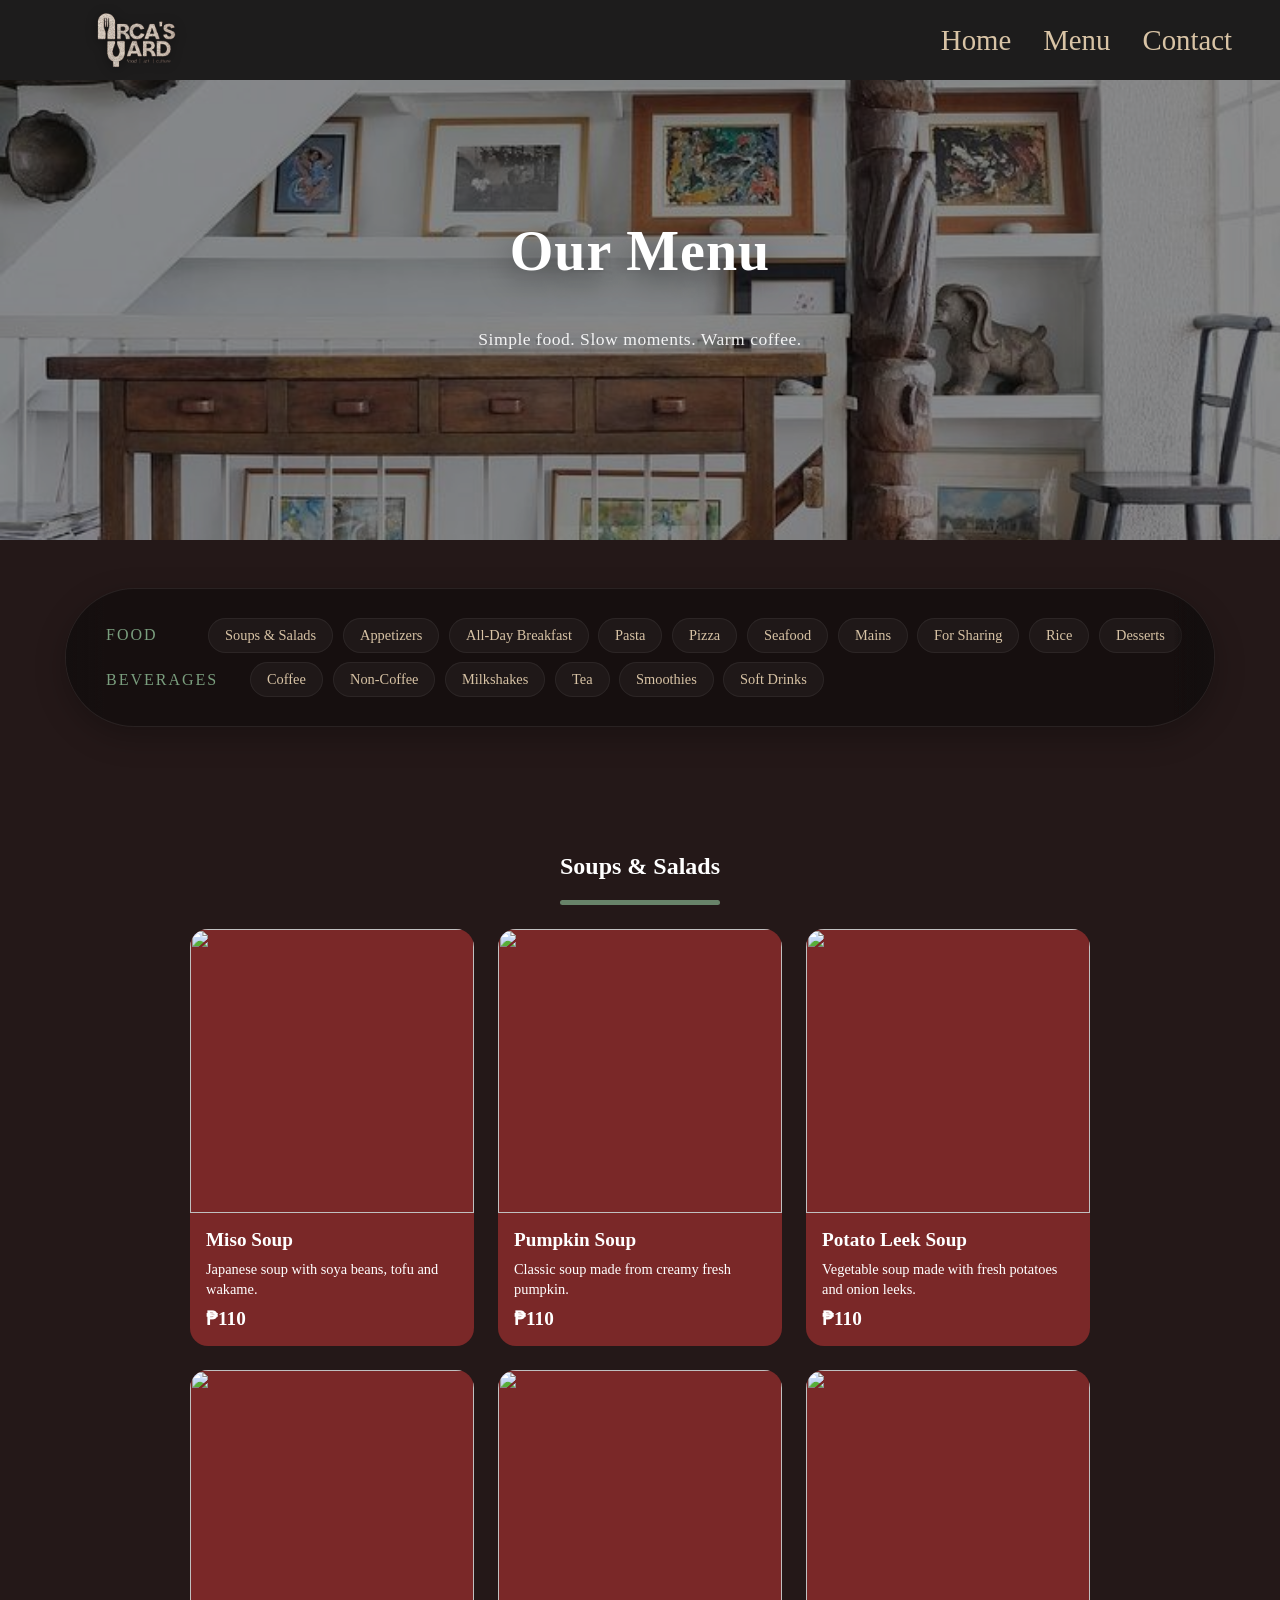
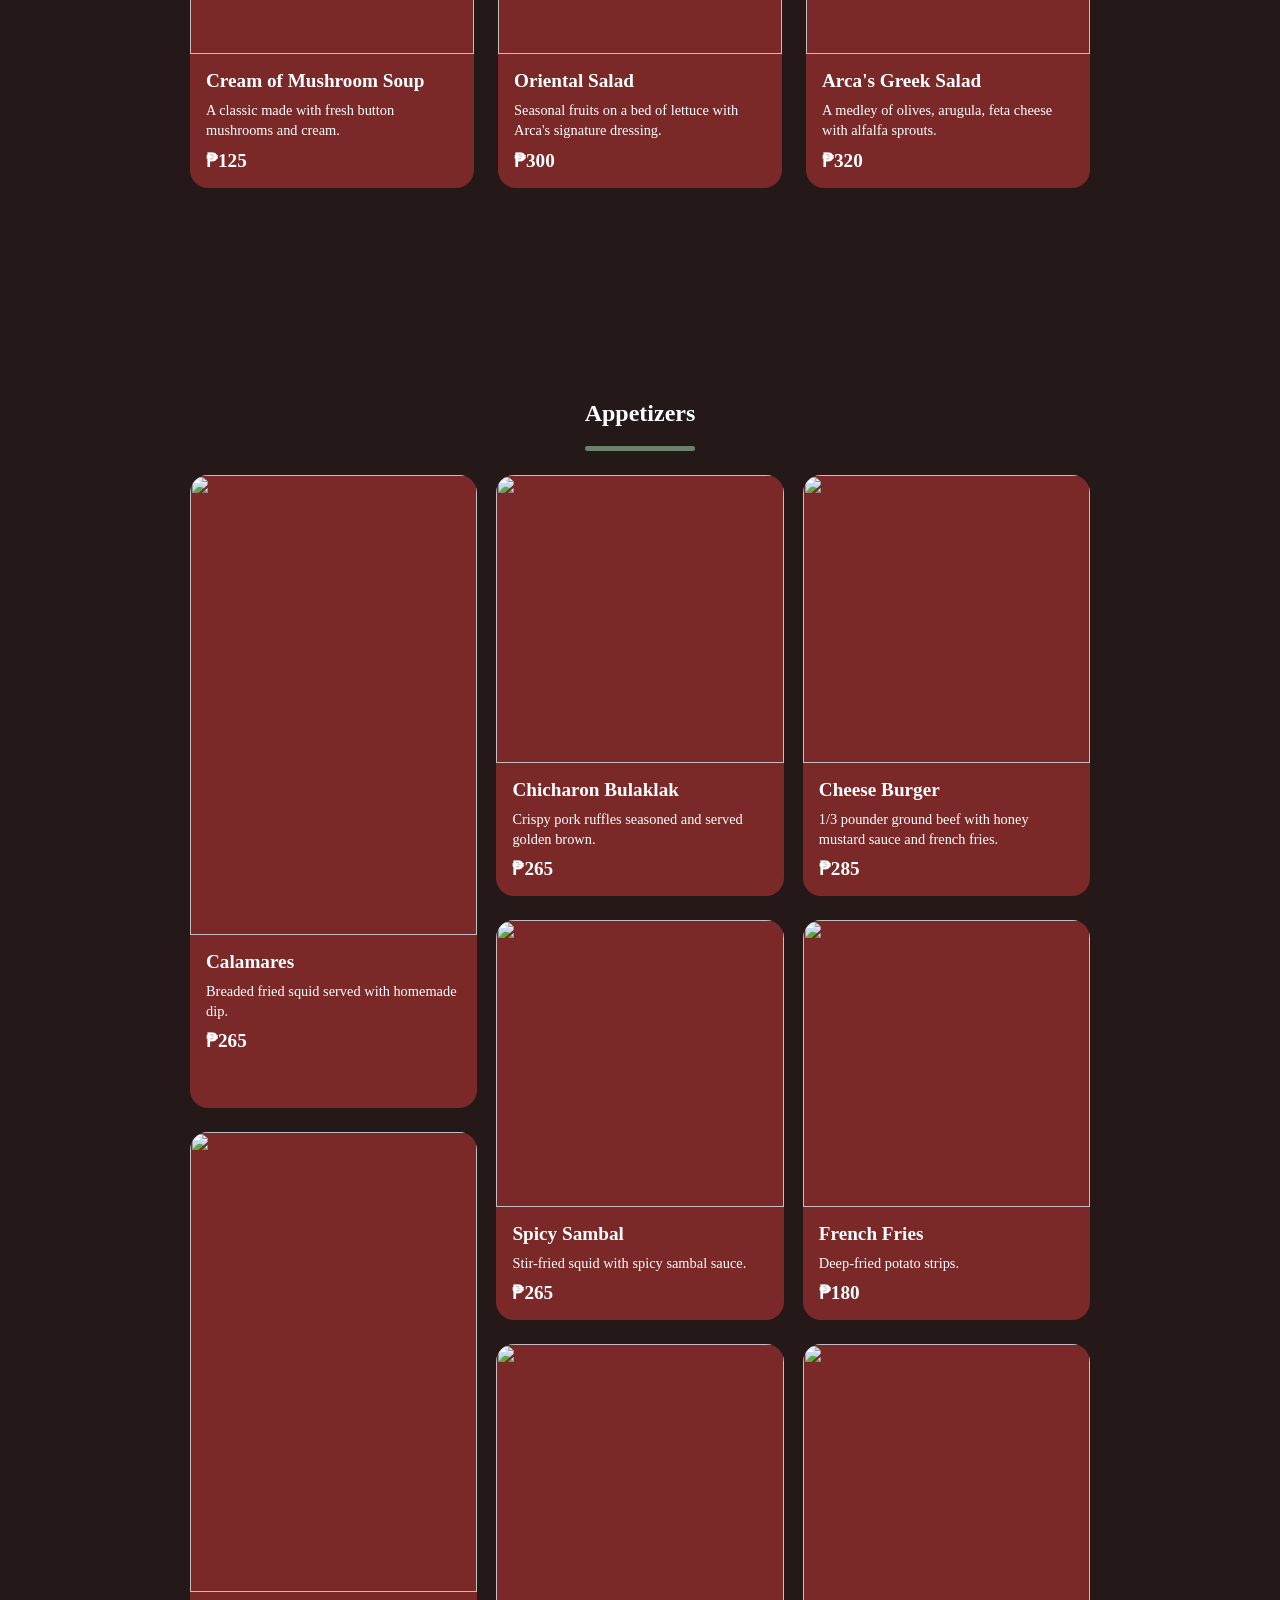
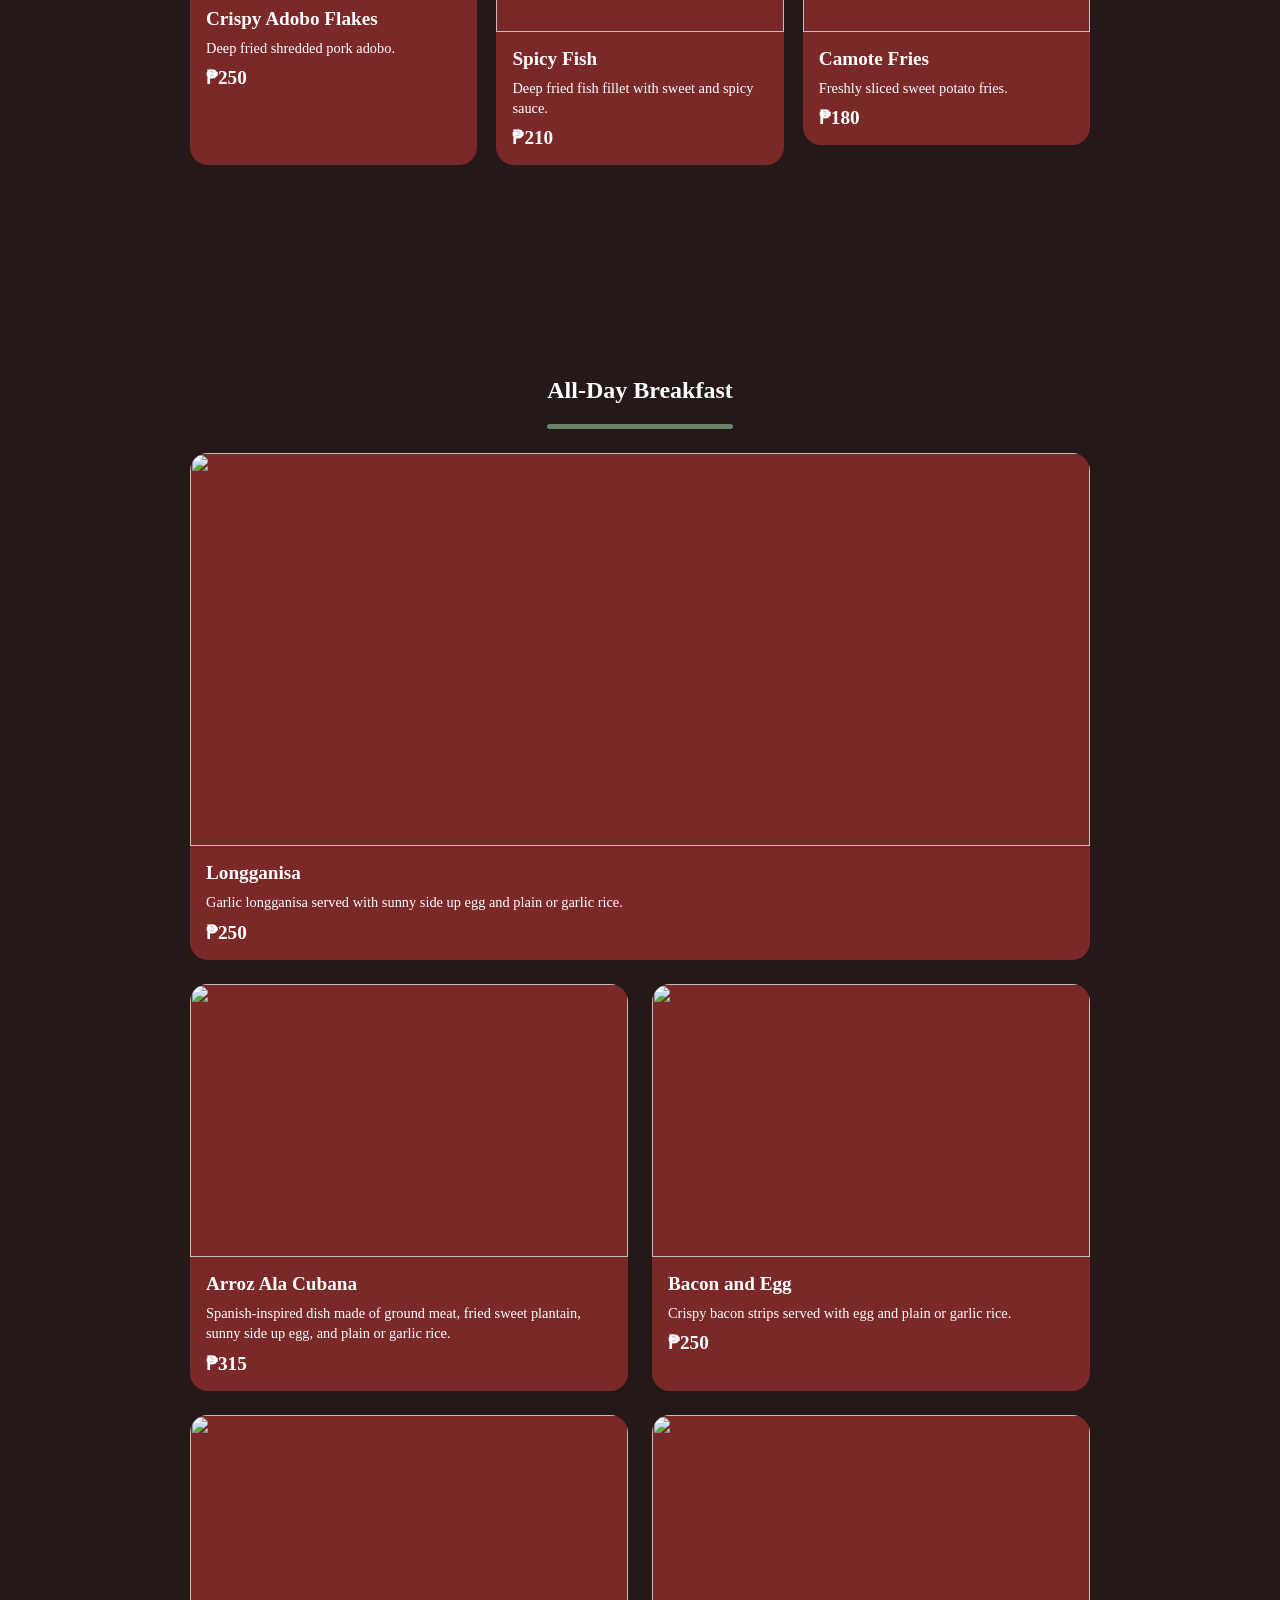
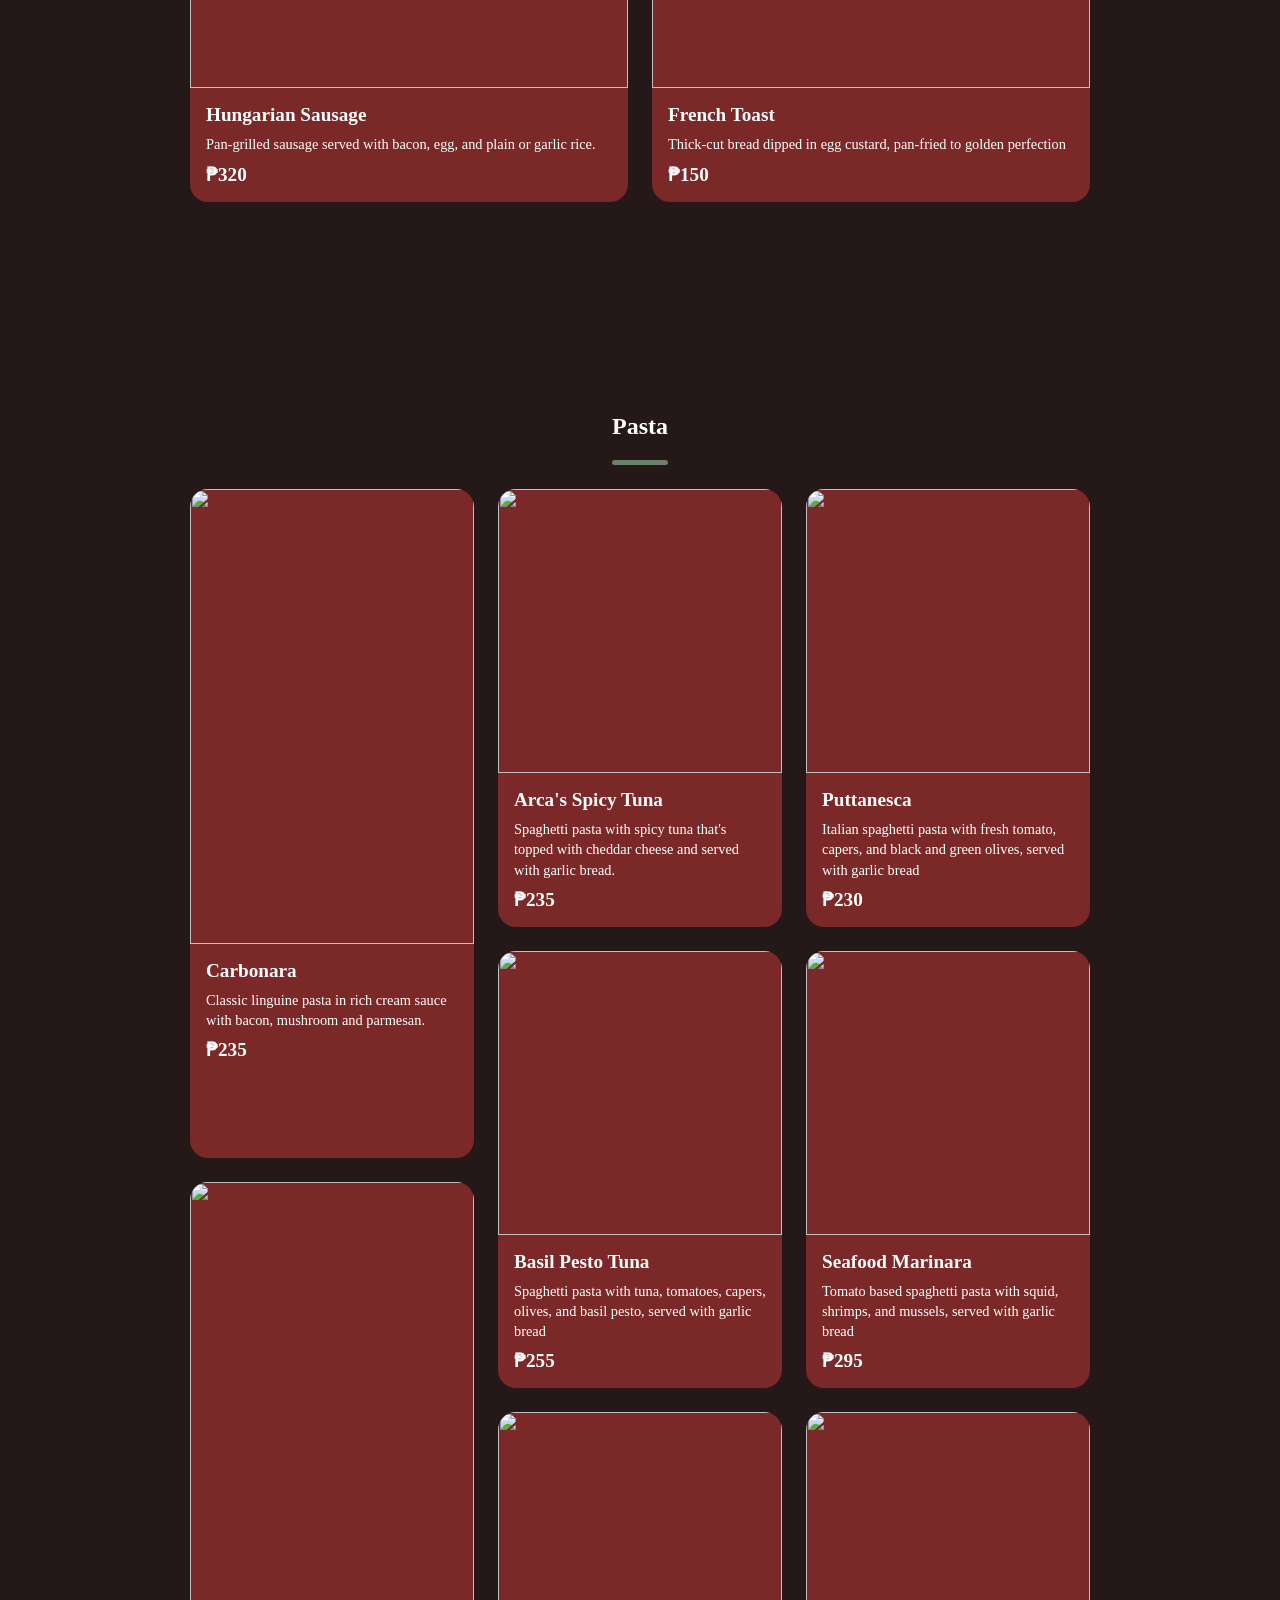
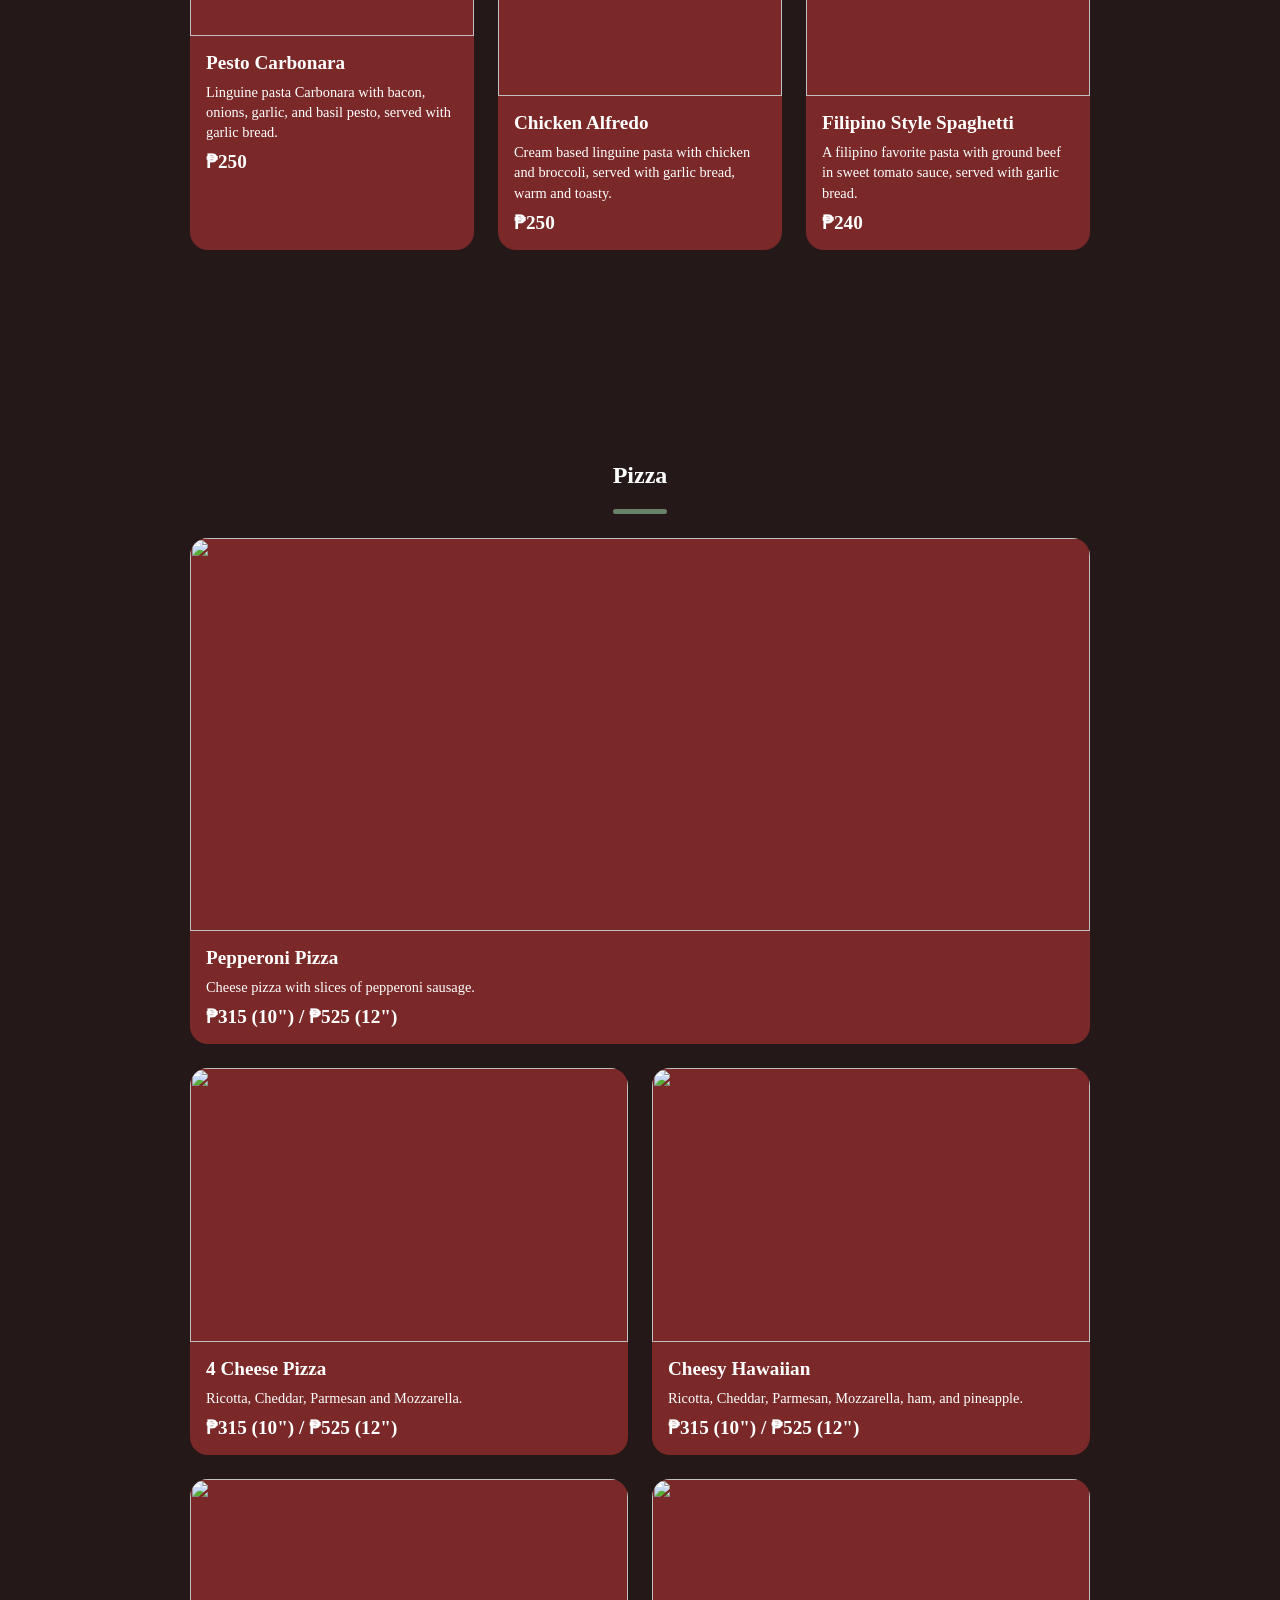
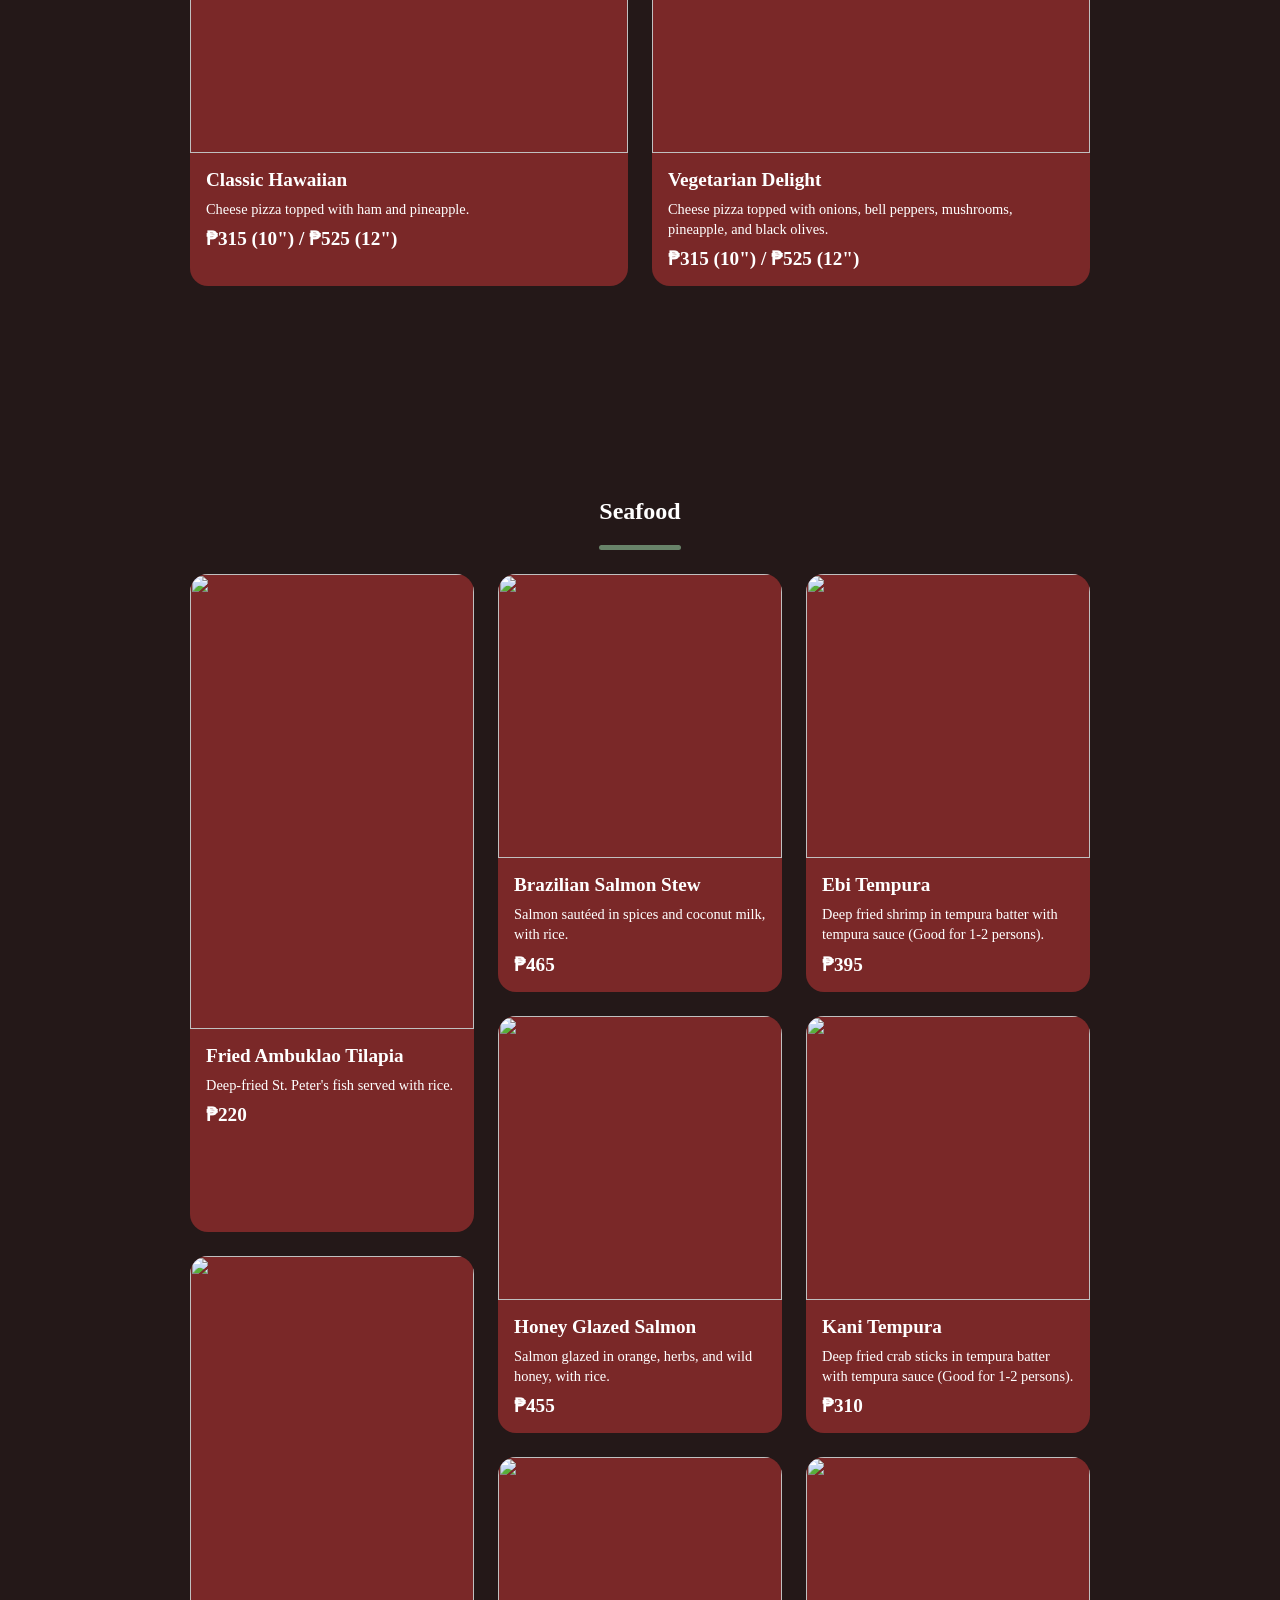
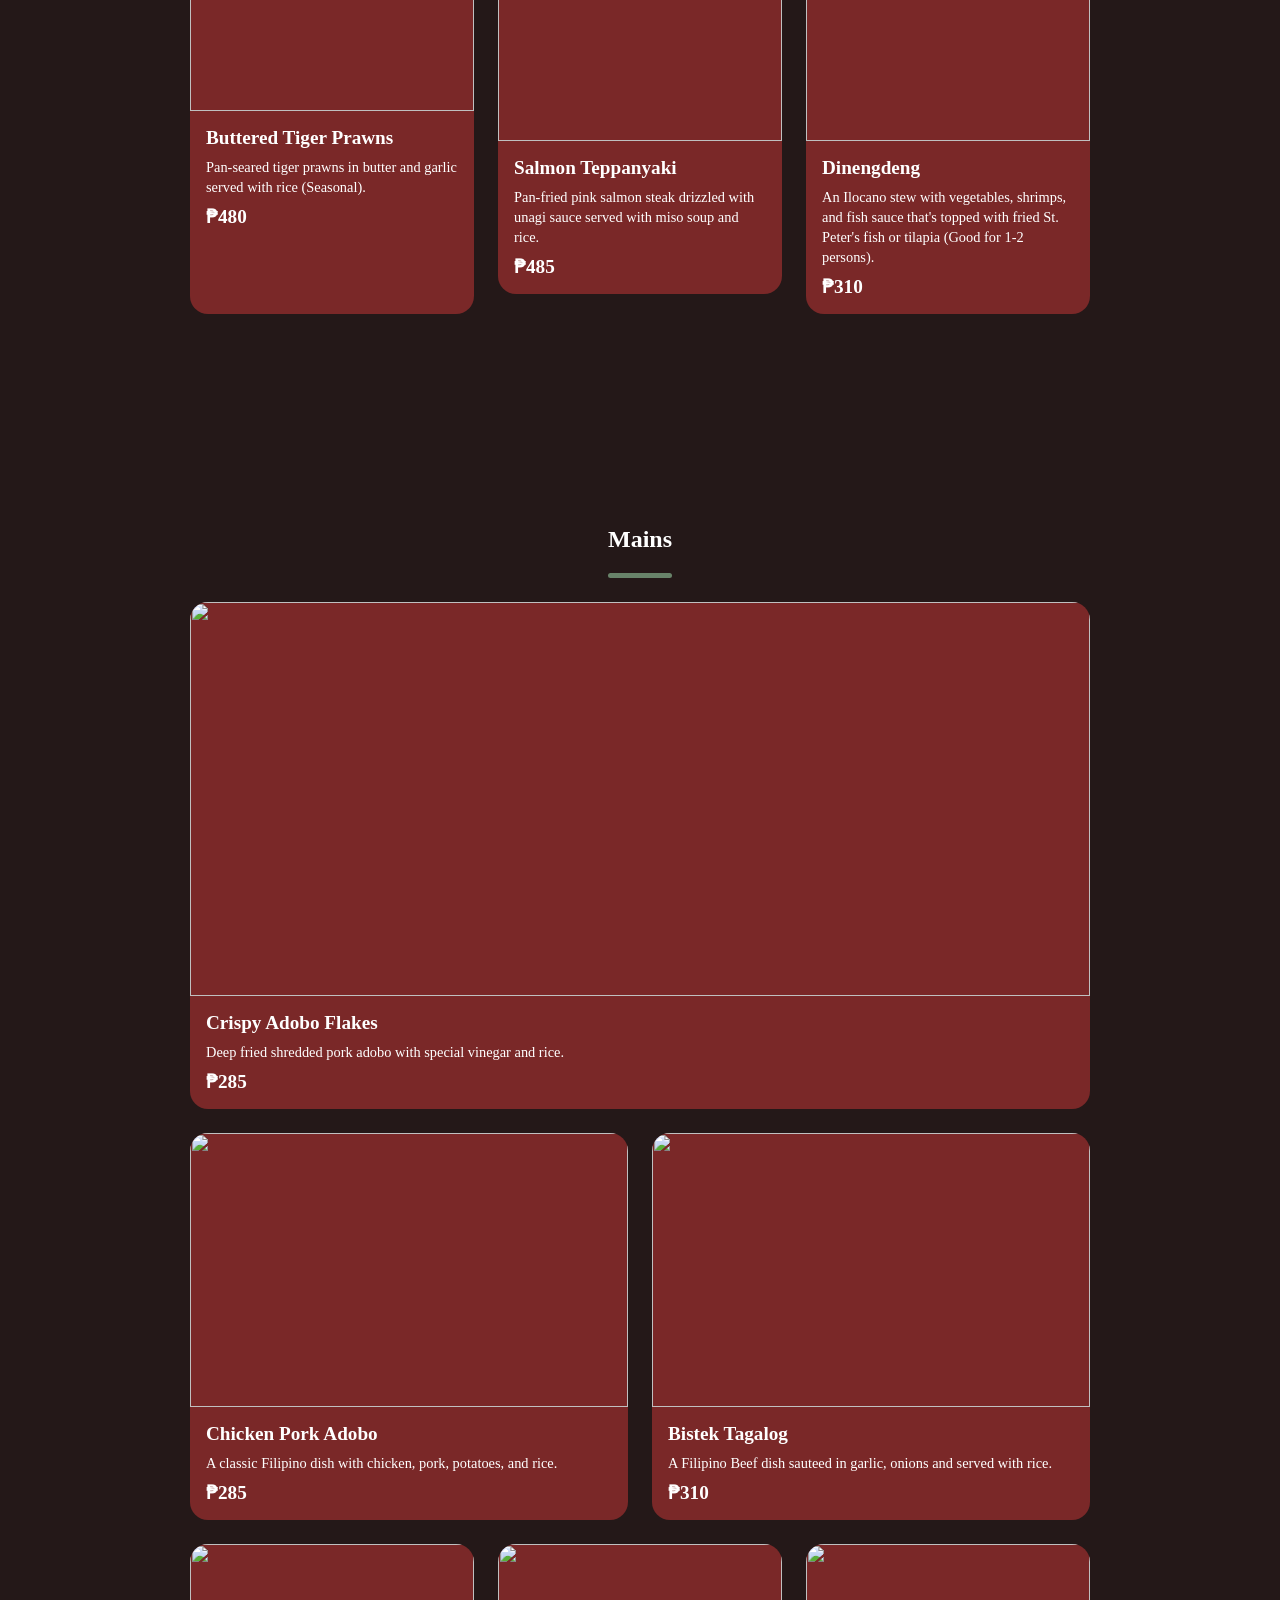
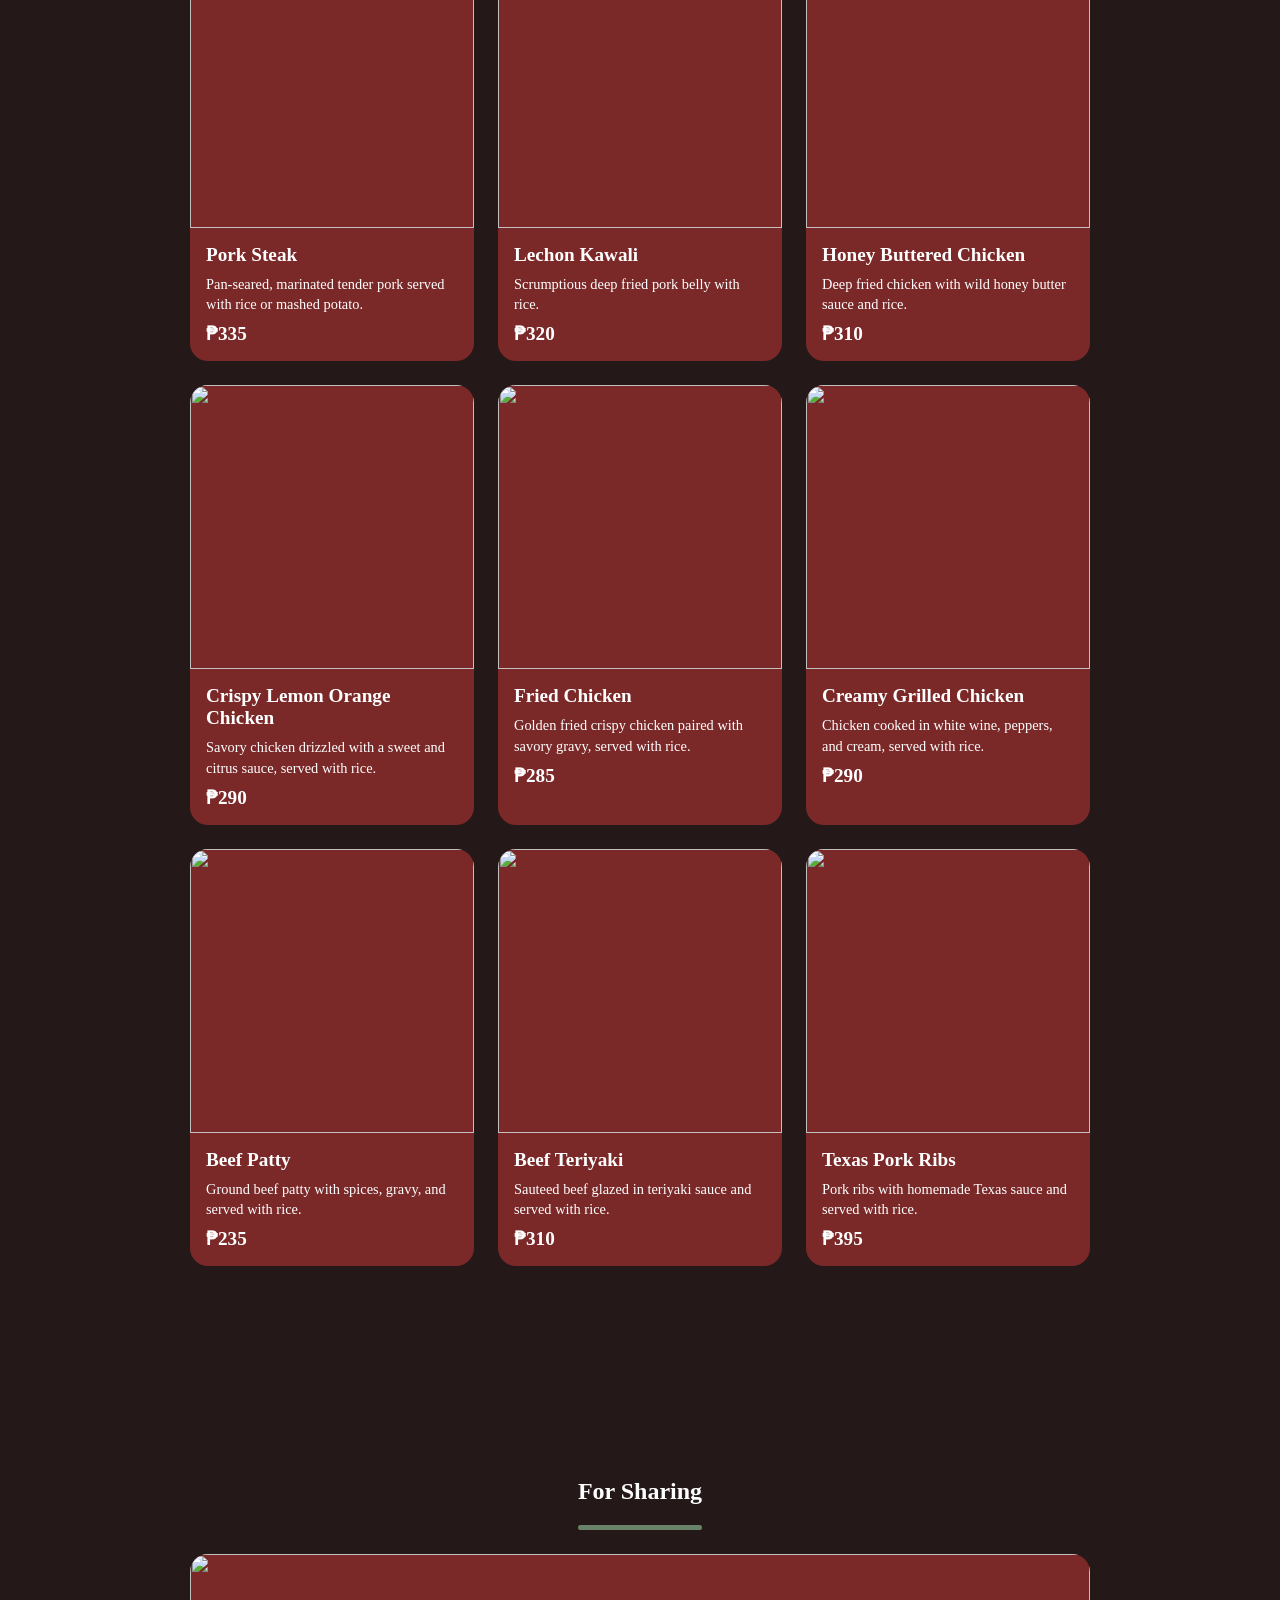
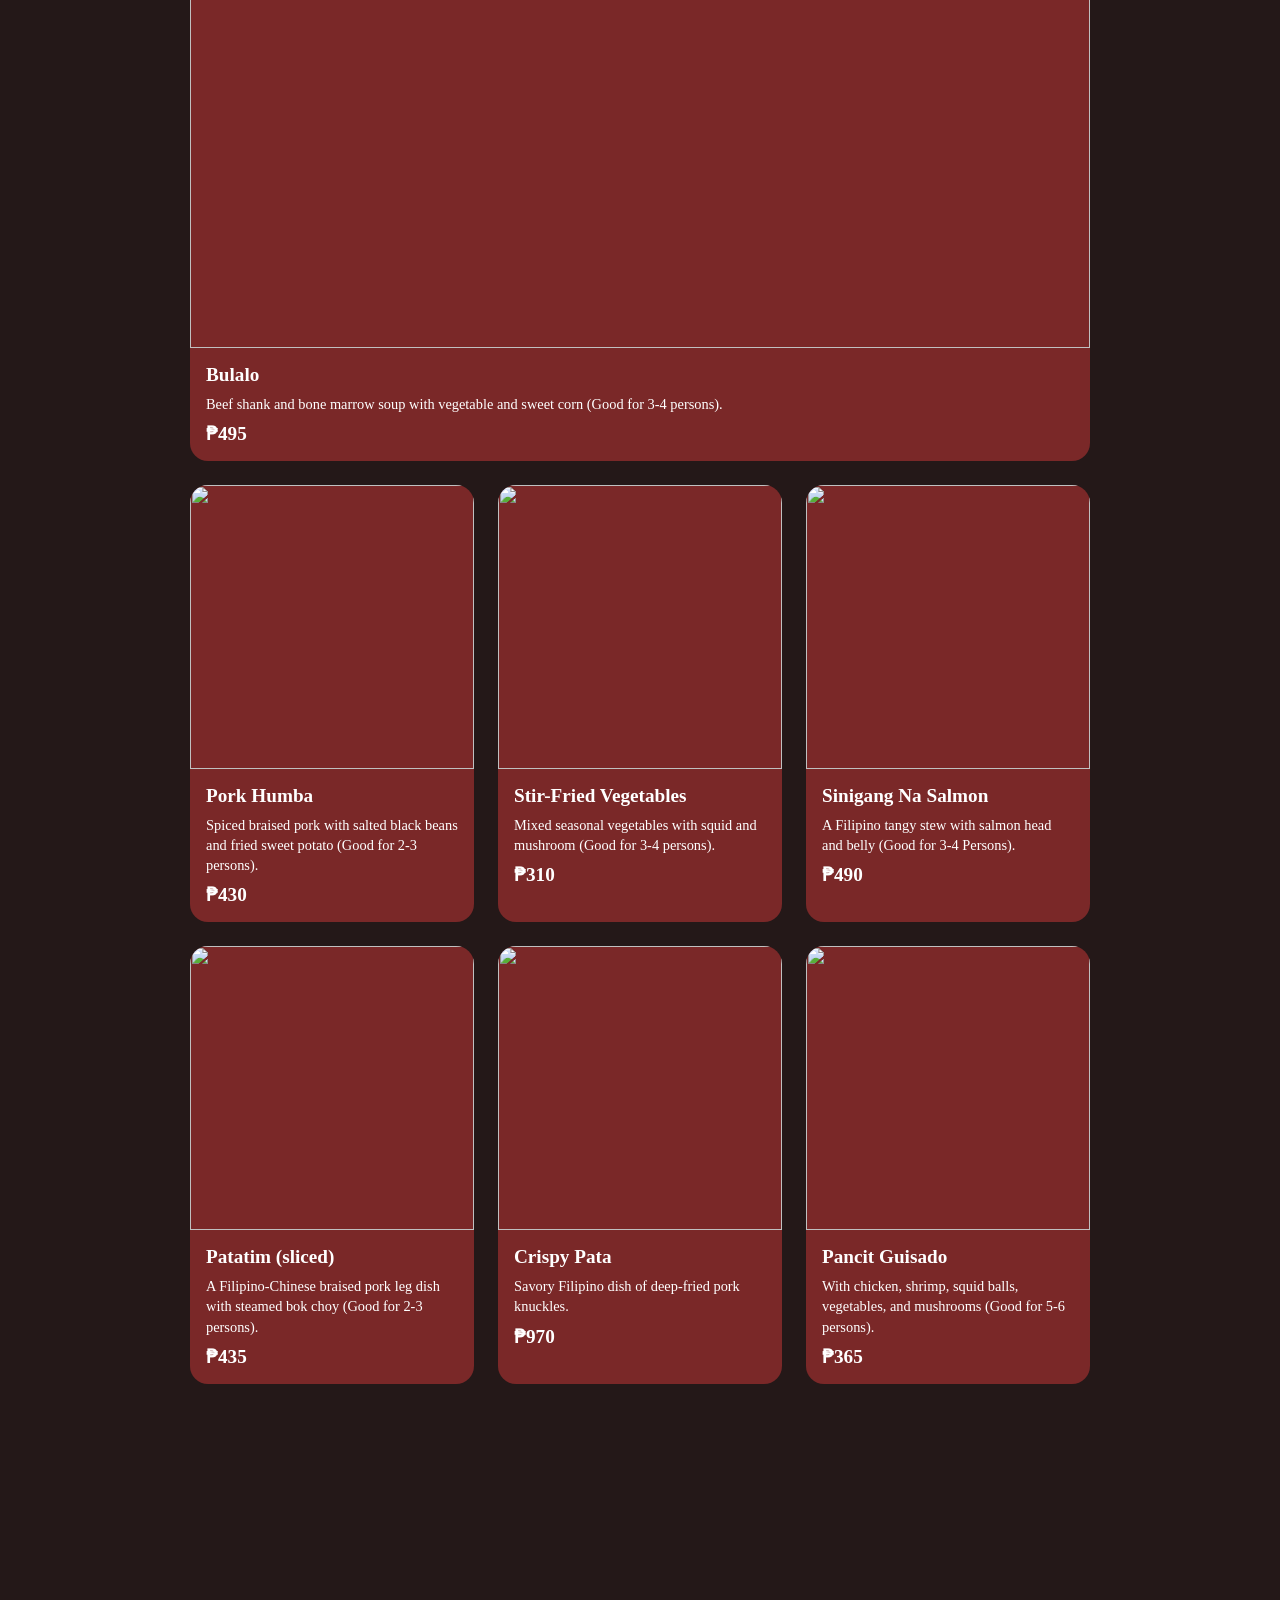
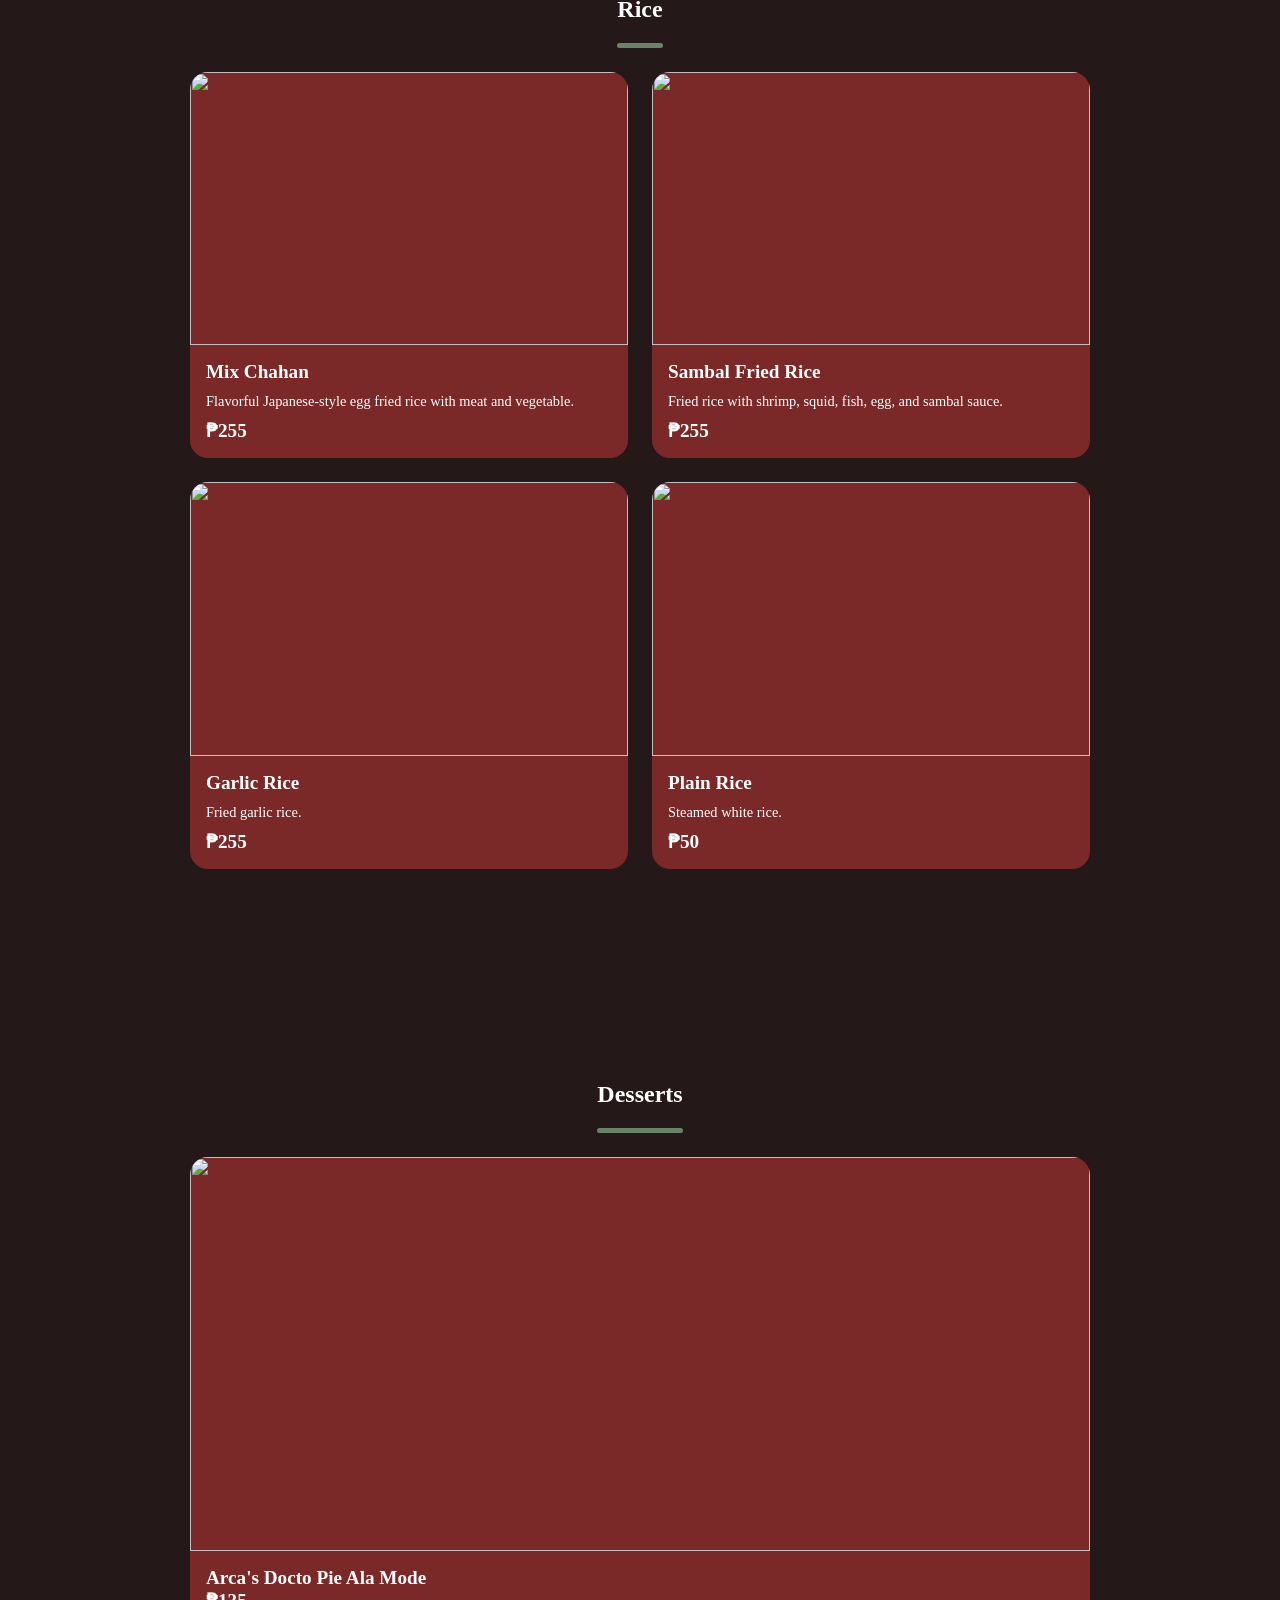
==== commit 8ad0e479: "Did some changes trying to fix the hamburger" ====
--- a/menu.html
+++ b/menu.html
@@ -40,11 +40,7 @@
     <!-- CATEGORY NAV (FOOD) -->
     <nav class="menu-category-nav">
 
-        <button class="menu-toggle">
-            <i class="fa-solid fa-bars"></i>
-        </button>
-
-        <div class="nav-content">
+        <div class="navcontent">
 
             <div class="nav-group">
                 <span class="nav-label">Food</span>
@@ -78,6 +74,13 @@
         </div>
     </nav>
 
+    
+        <div class="hamburger" onclick="toggleMenu()">
+            <div></div>
+            <div></div>
+            <div></div>
+        </div>
+   
 
     <!-- FOOD SECTIONS -->
 
@@ -1525,6 +1528,13 @@
             mobileMenu.classList.toggle("show");
         });
     </script>
+
+    <script>
+        function toggleMenu() {
+            const navcontent = document.querySelector('.navcontent');
+            navcontent.classList.toggle('active')
+        }
+    </script>
 </body>
 
 </html>
--- a/menu.css
+++ b/menu.css
@@ -184,6 +184,21 @@
     aspect-ratio: 16 / 7;
 }
 
+/*Hamburger*/
+.hamburger {
+    display: hidden;
+    overflow: hidden;
+}
+
+.fa-solid {
+    display: hidden;
+    overflow: hidden;
+}
+
+.fa-bars {
+    overflow:hidden ;
+    display: hidden;
+}
 /*Navigation bar*/
 .menu-category-nav {
     position: sticky;
@@ -436,6 +451,7 @@
 
         font-size: 1.2rem;
         cursor: pointer;
+        z-index: 101;
     }
 
     .menu-category-nav {
@@ -475,7 +491,7 @@
         z-index: 999;
     }
 
-    .nav-content {
+    .navcontent {
         display: none;
     }
 
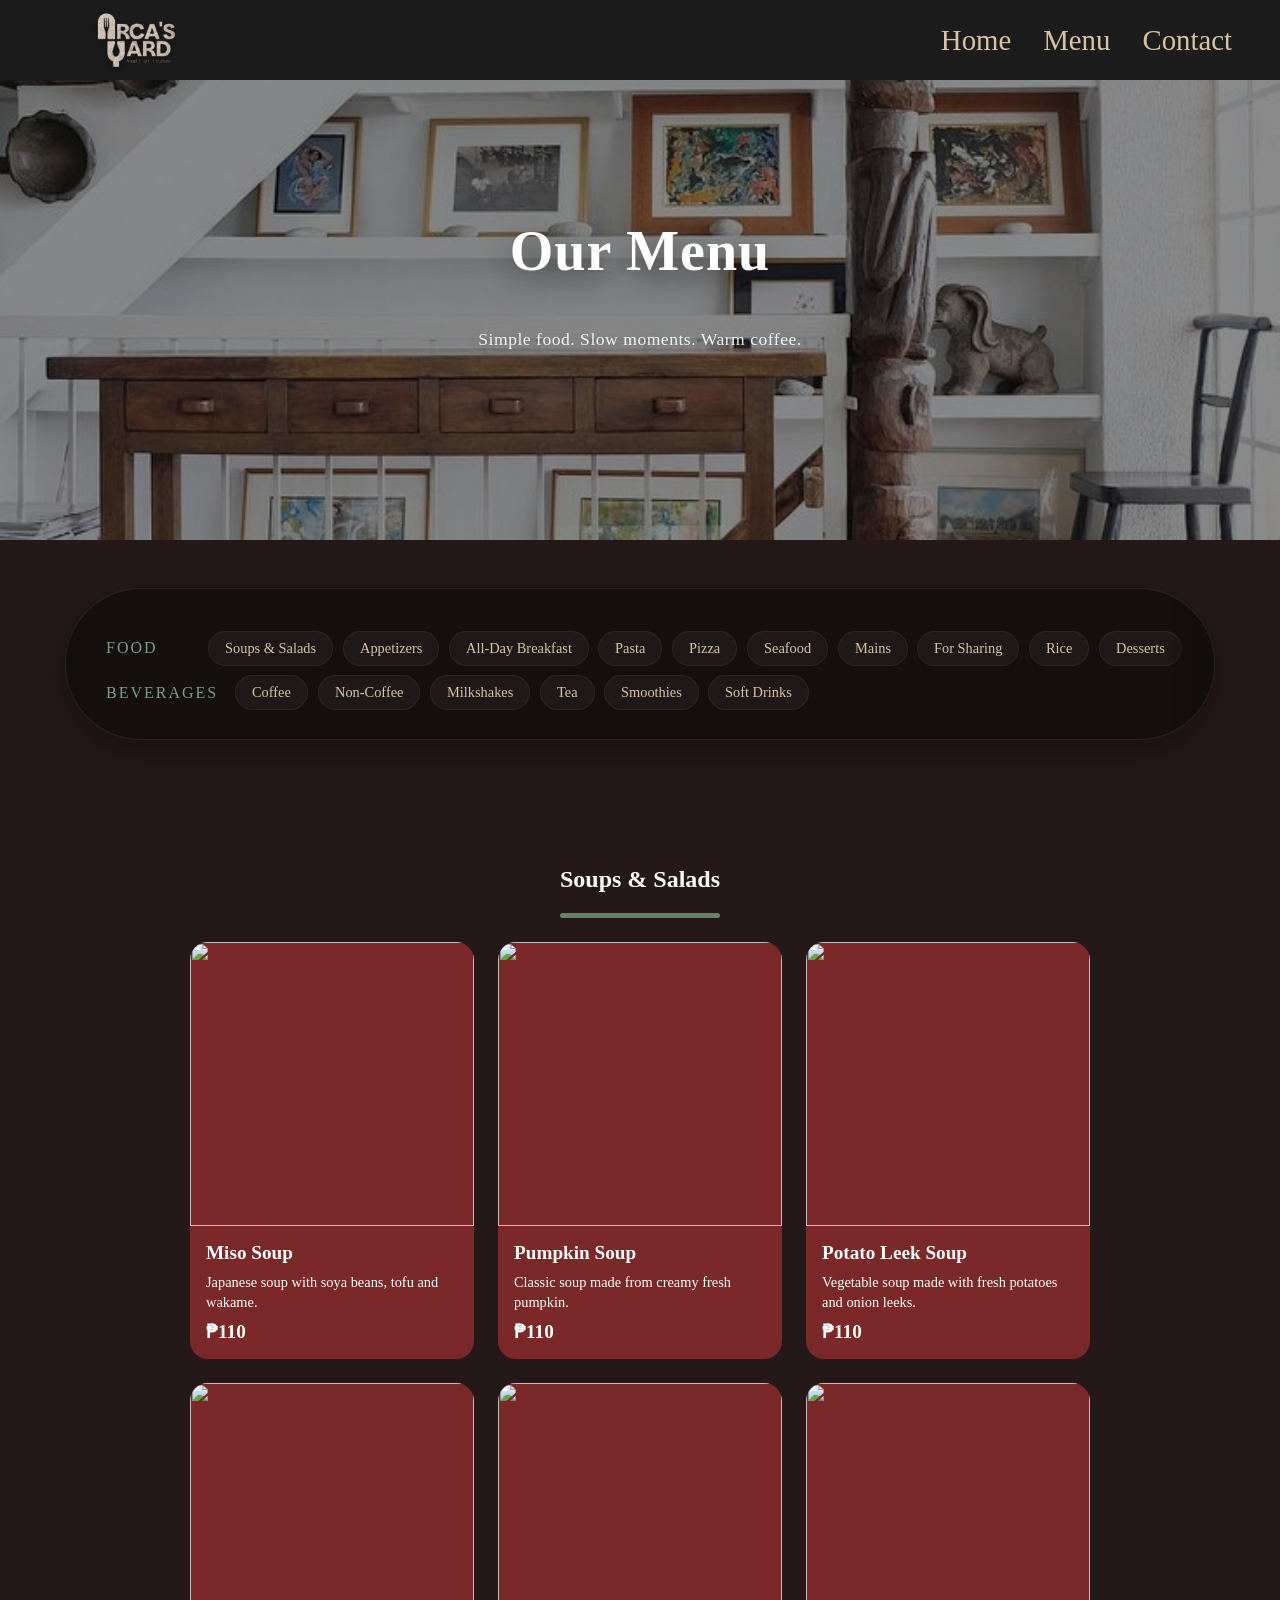
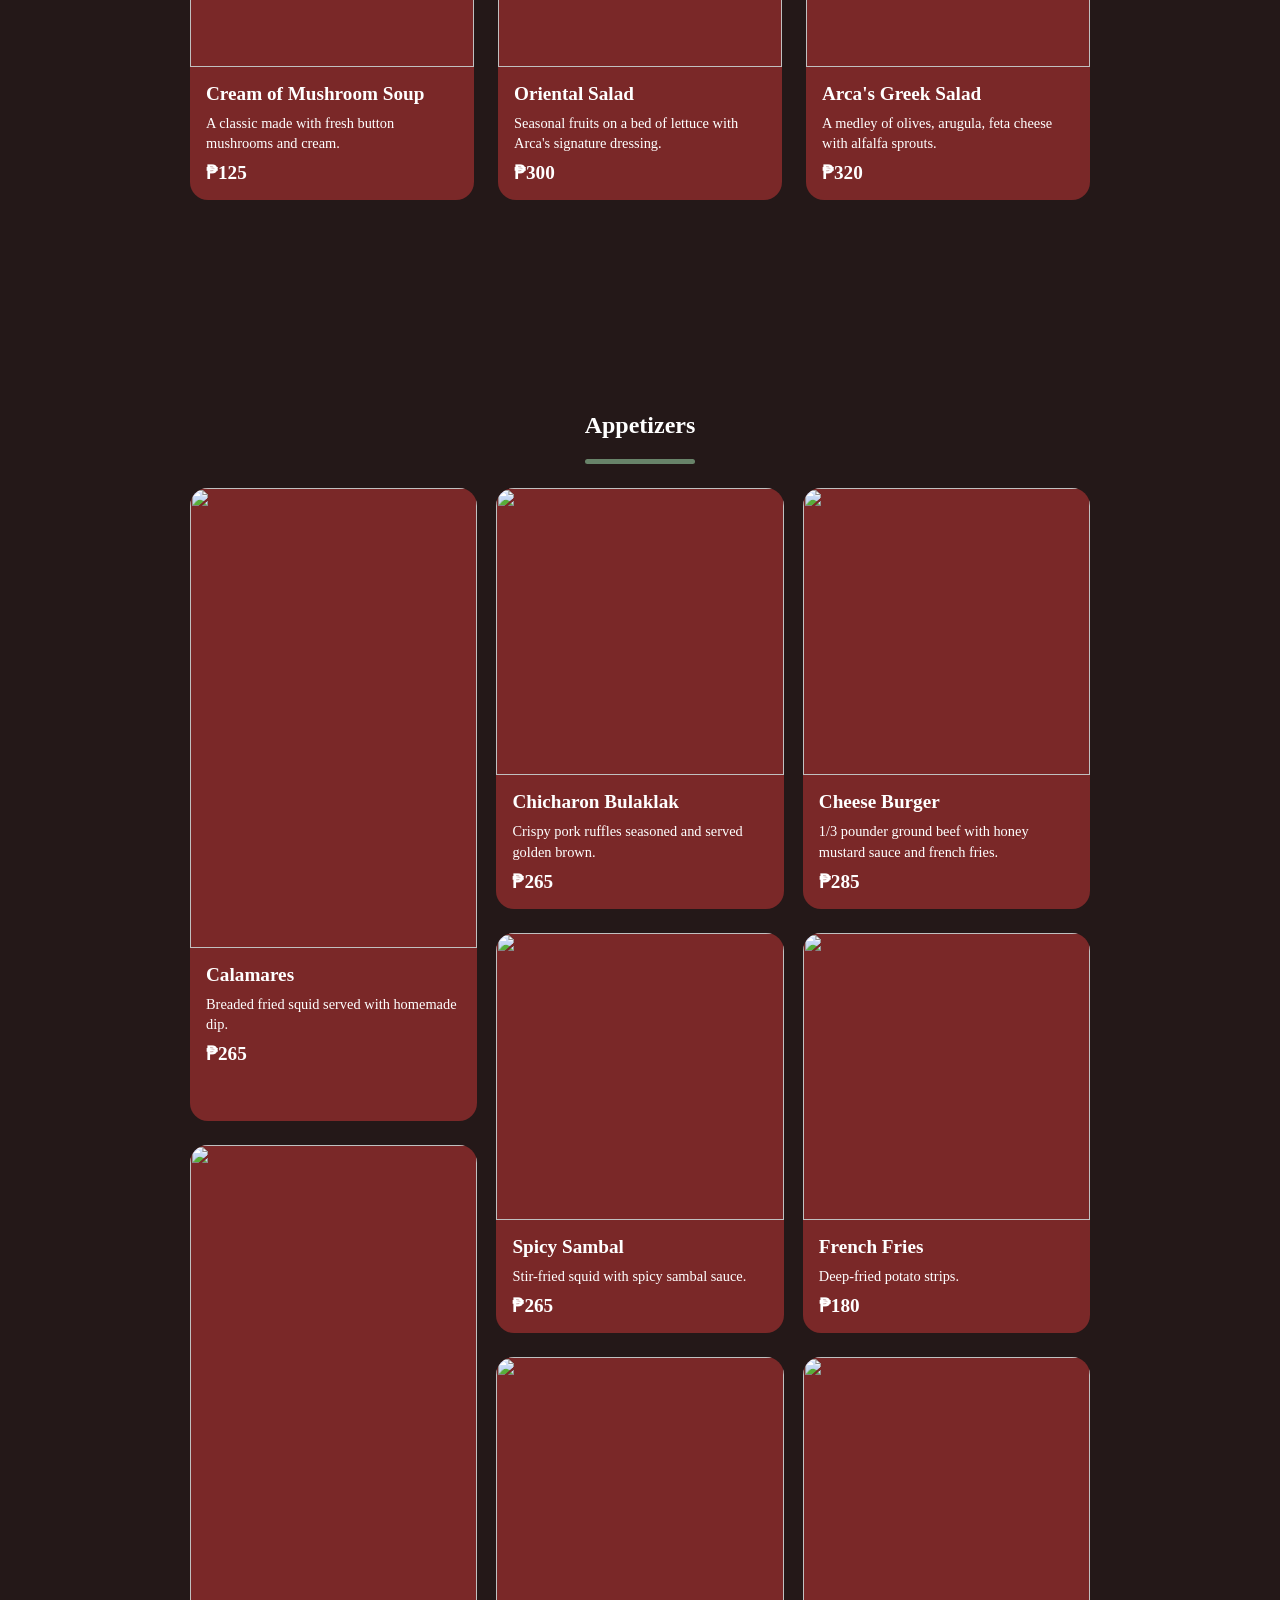
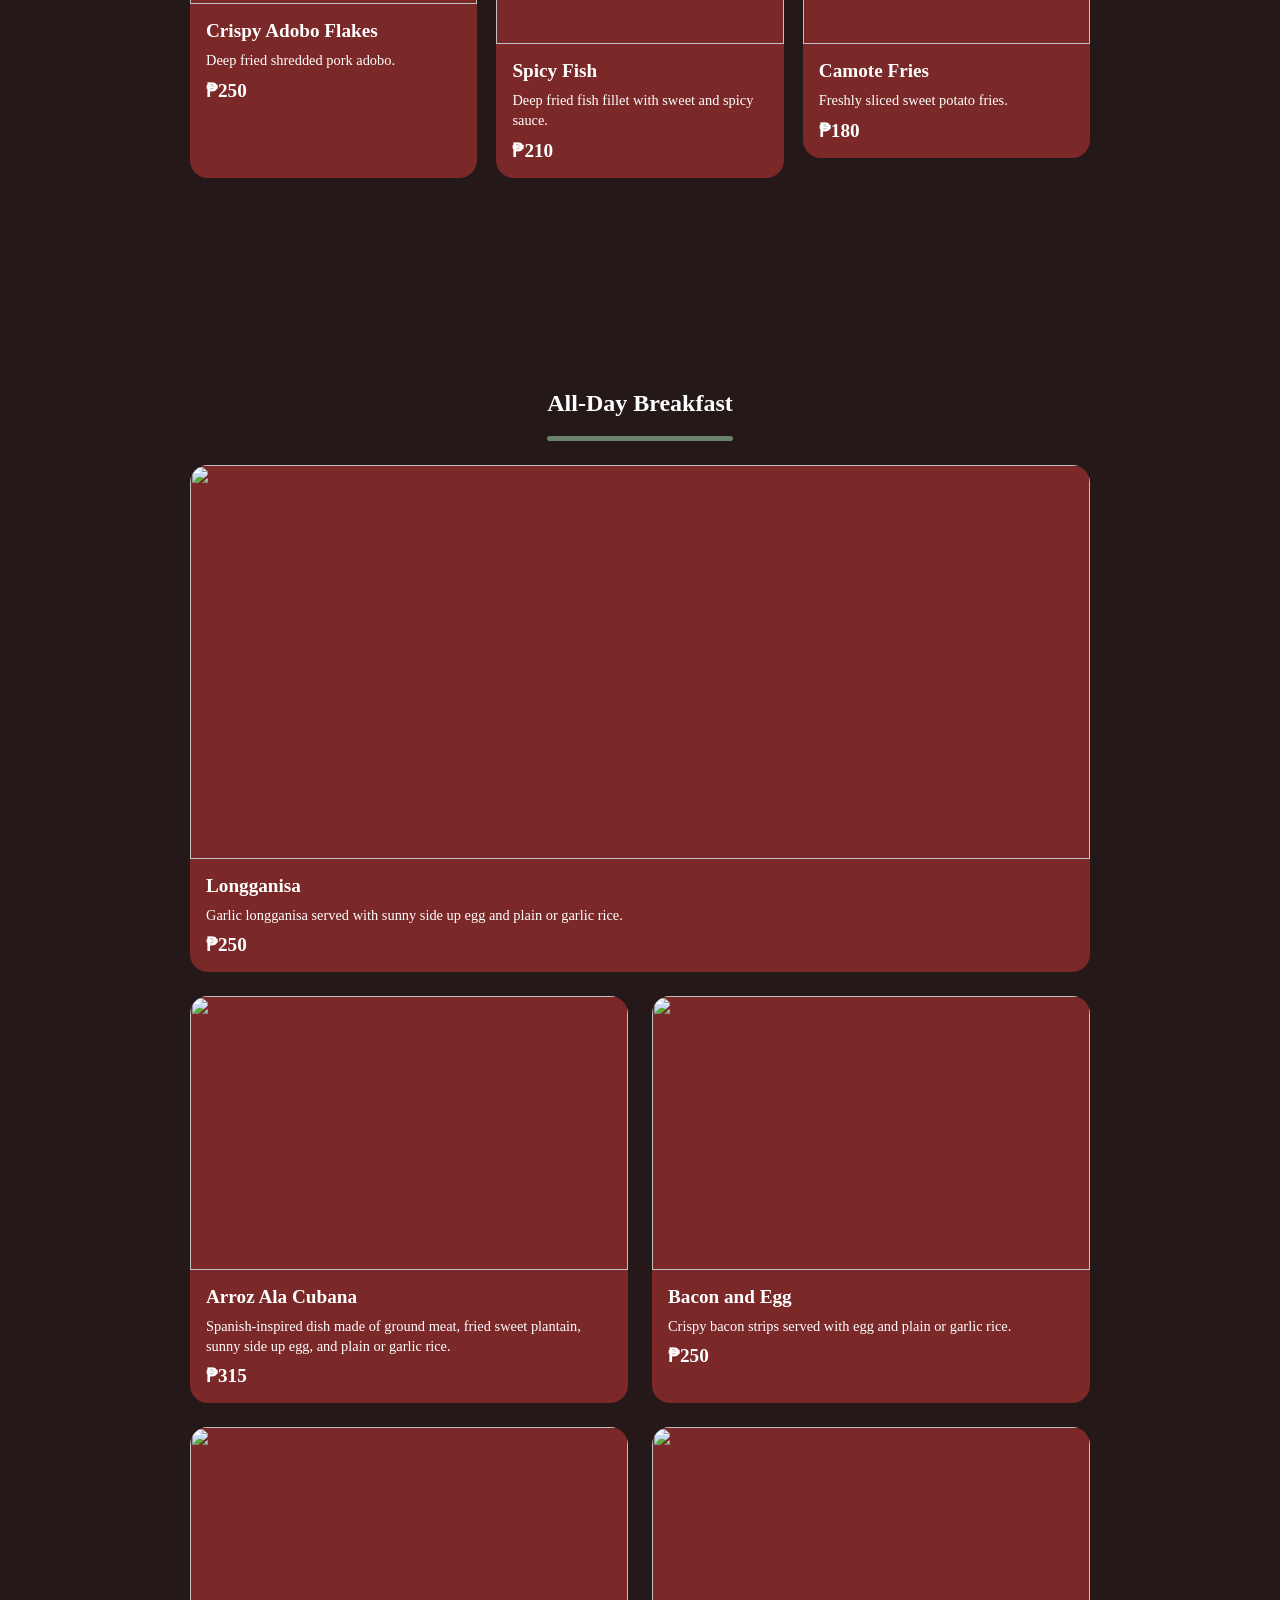
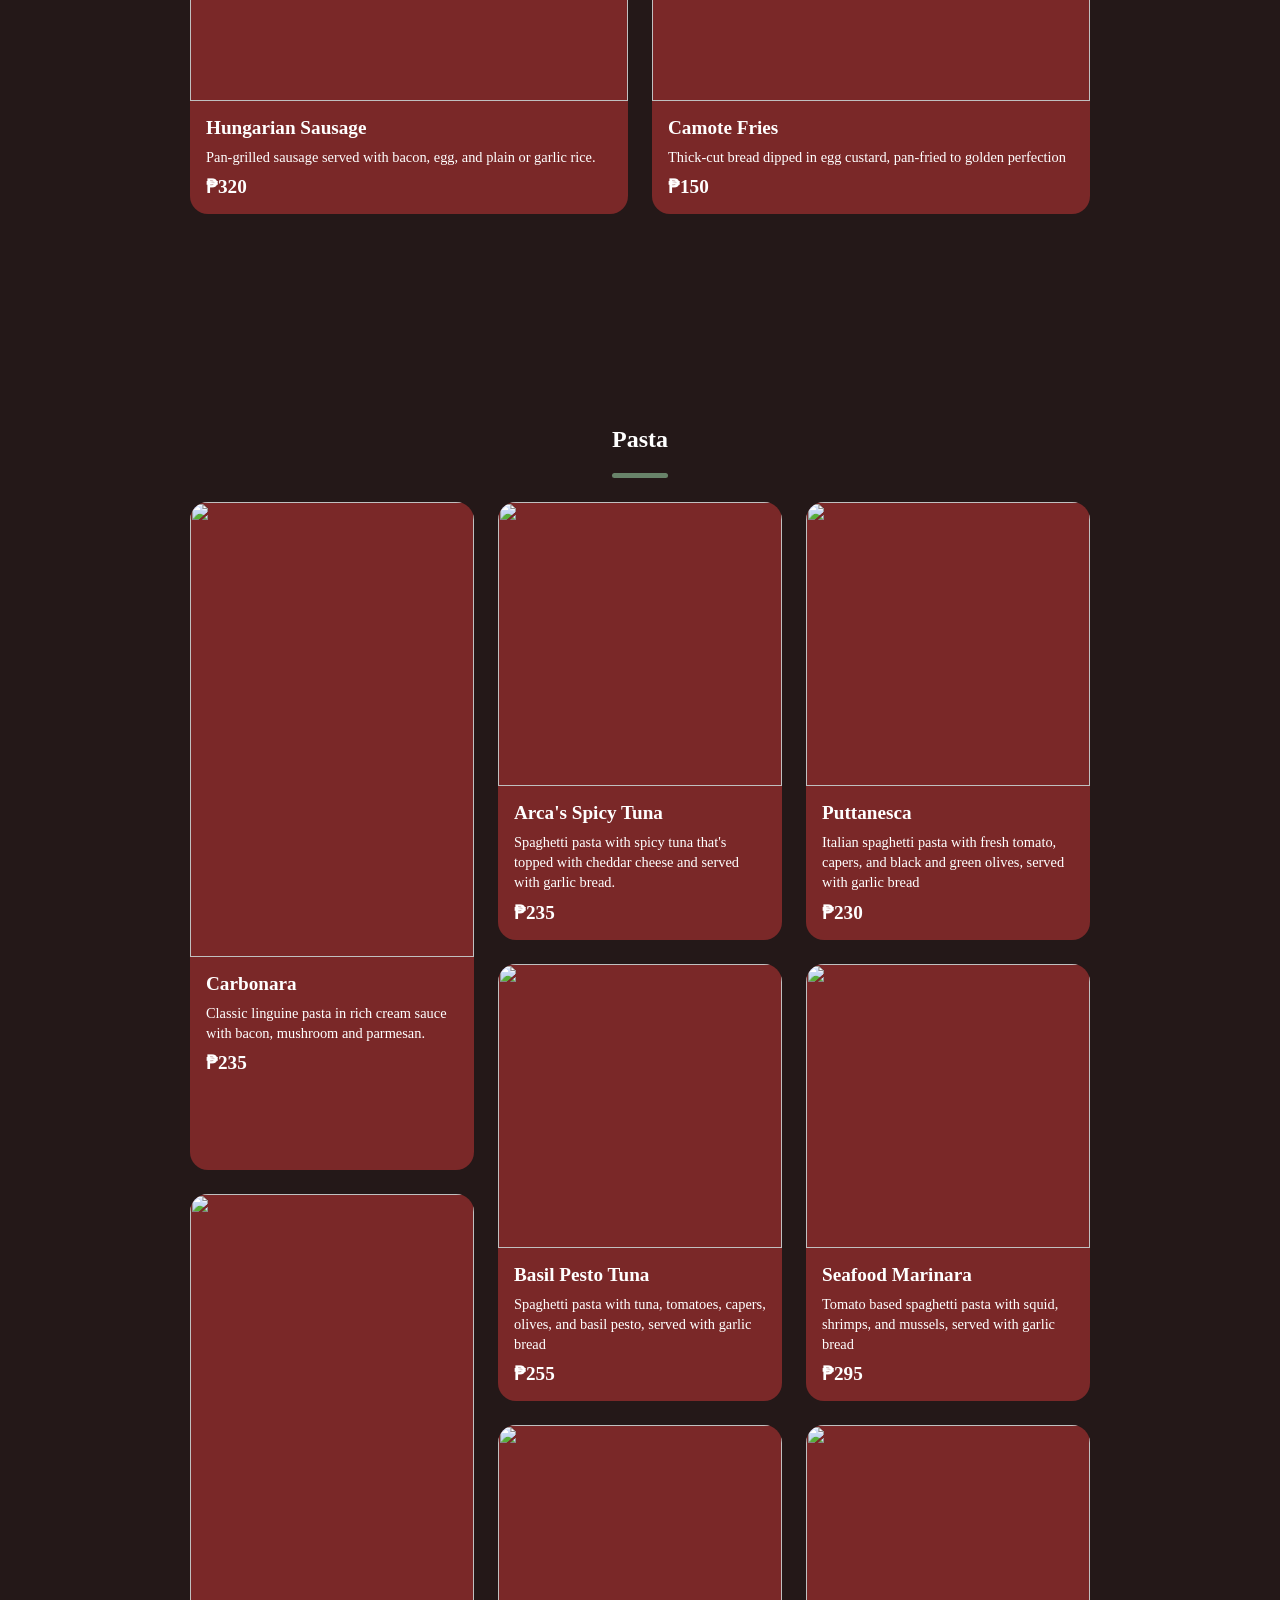
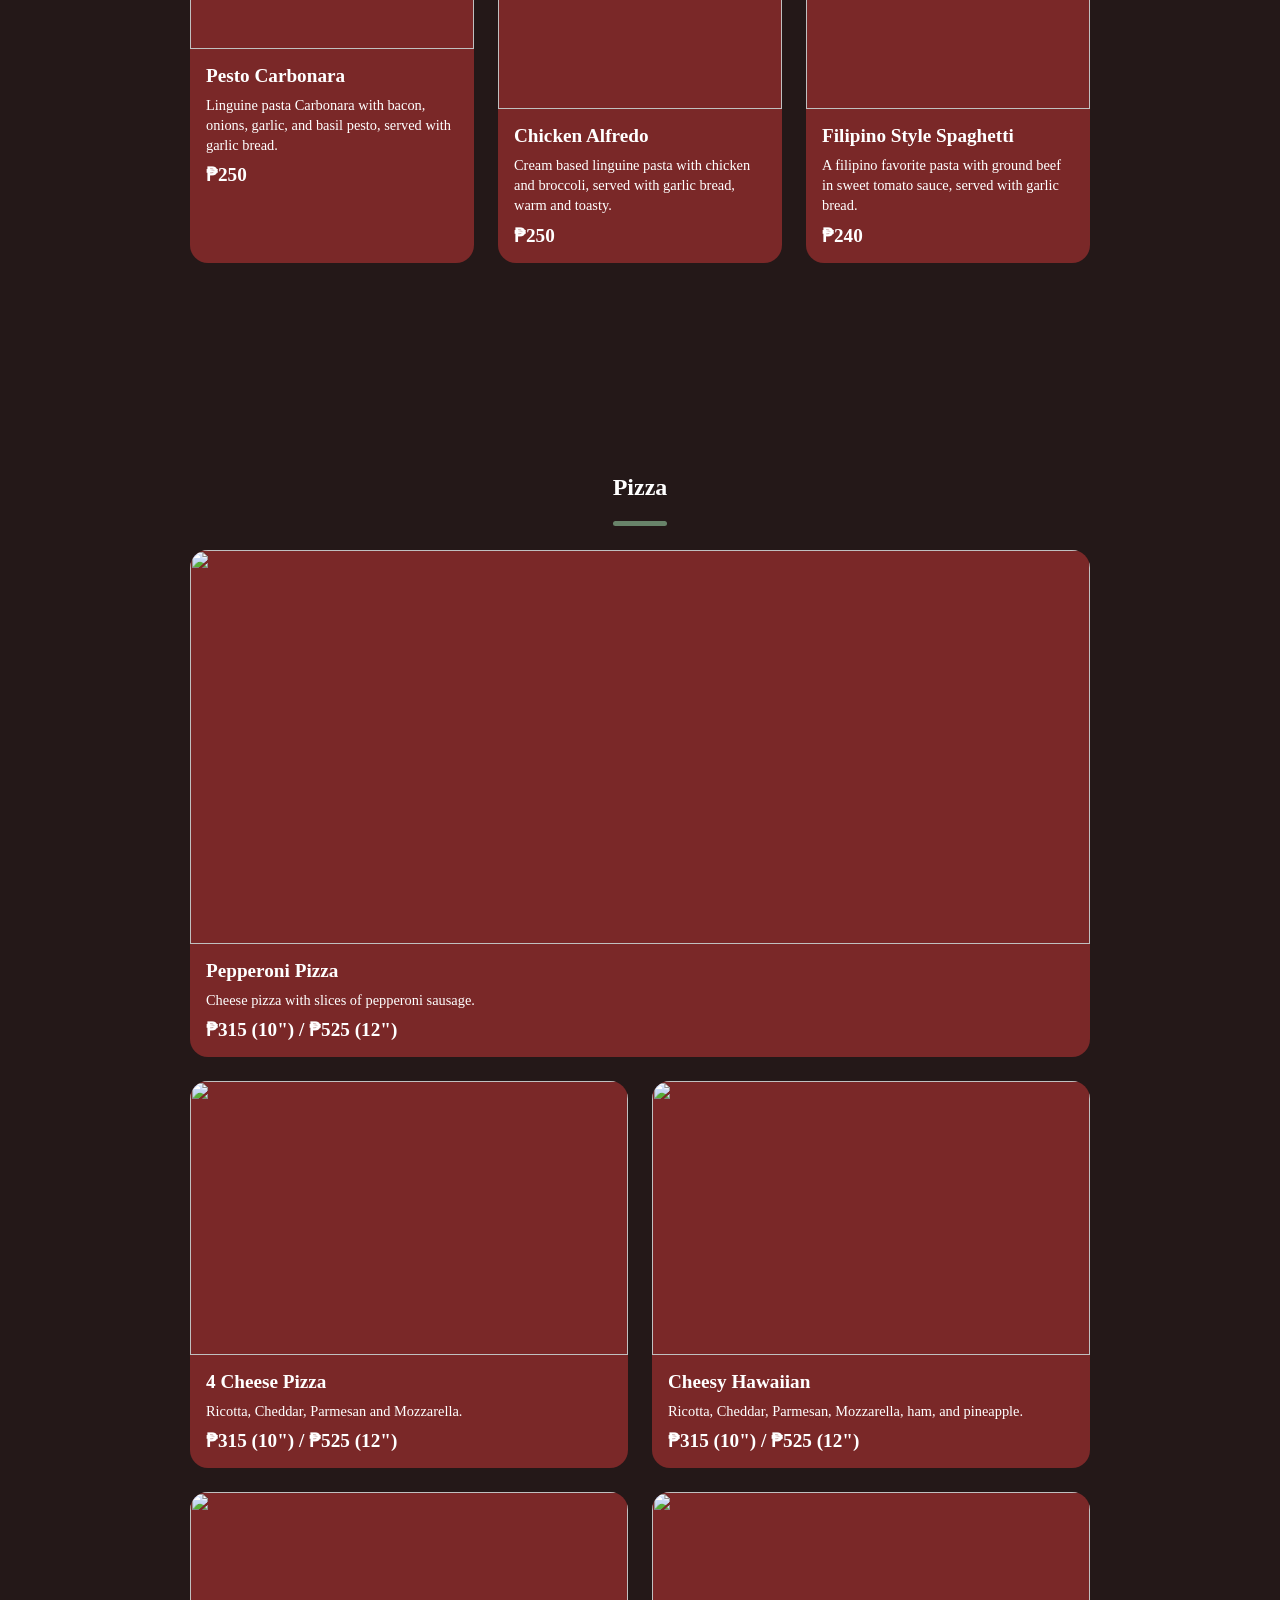
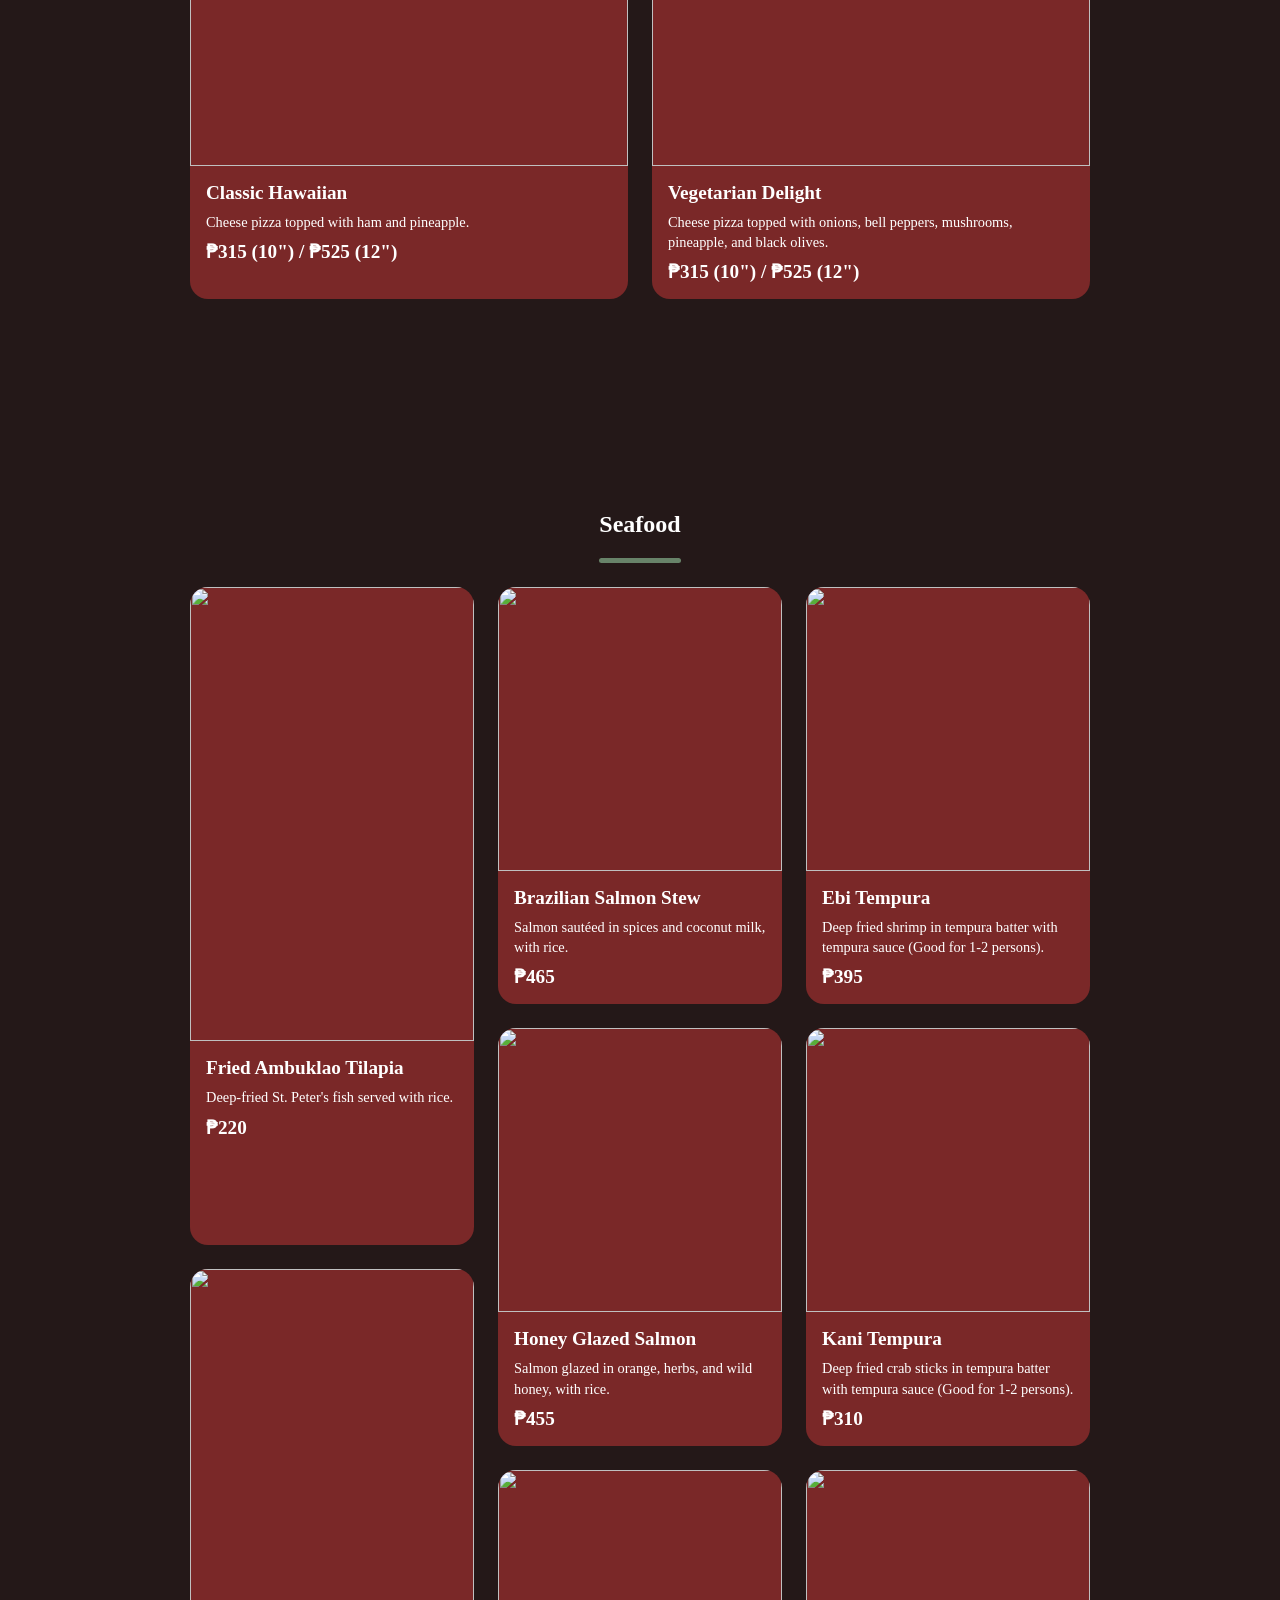
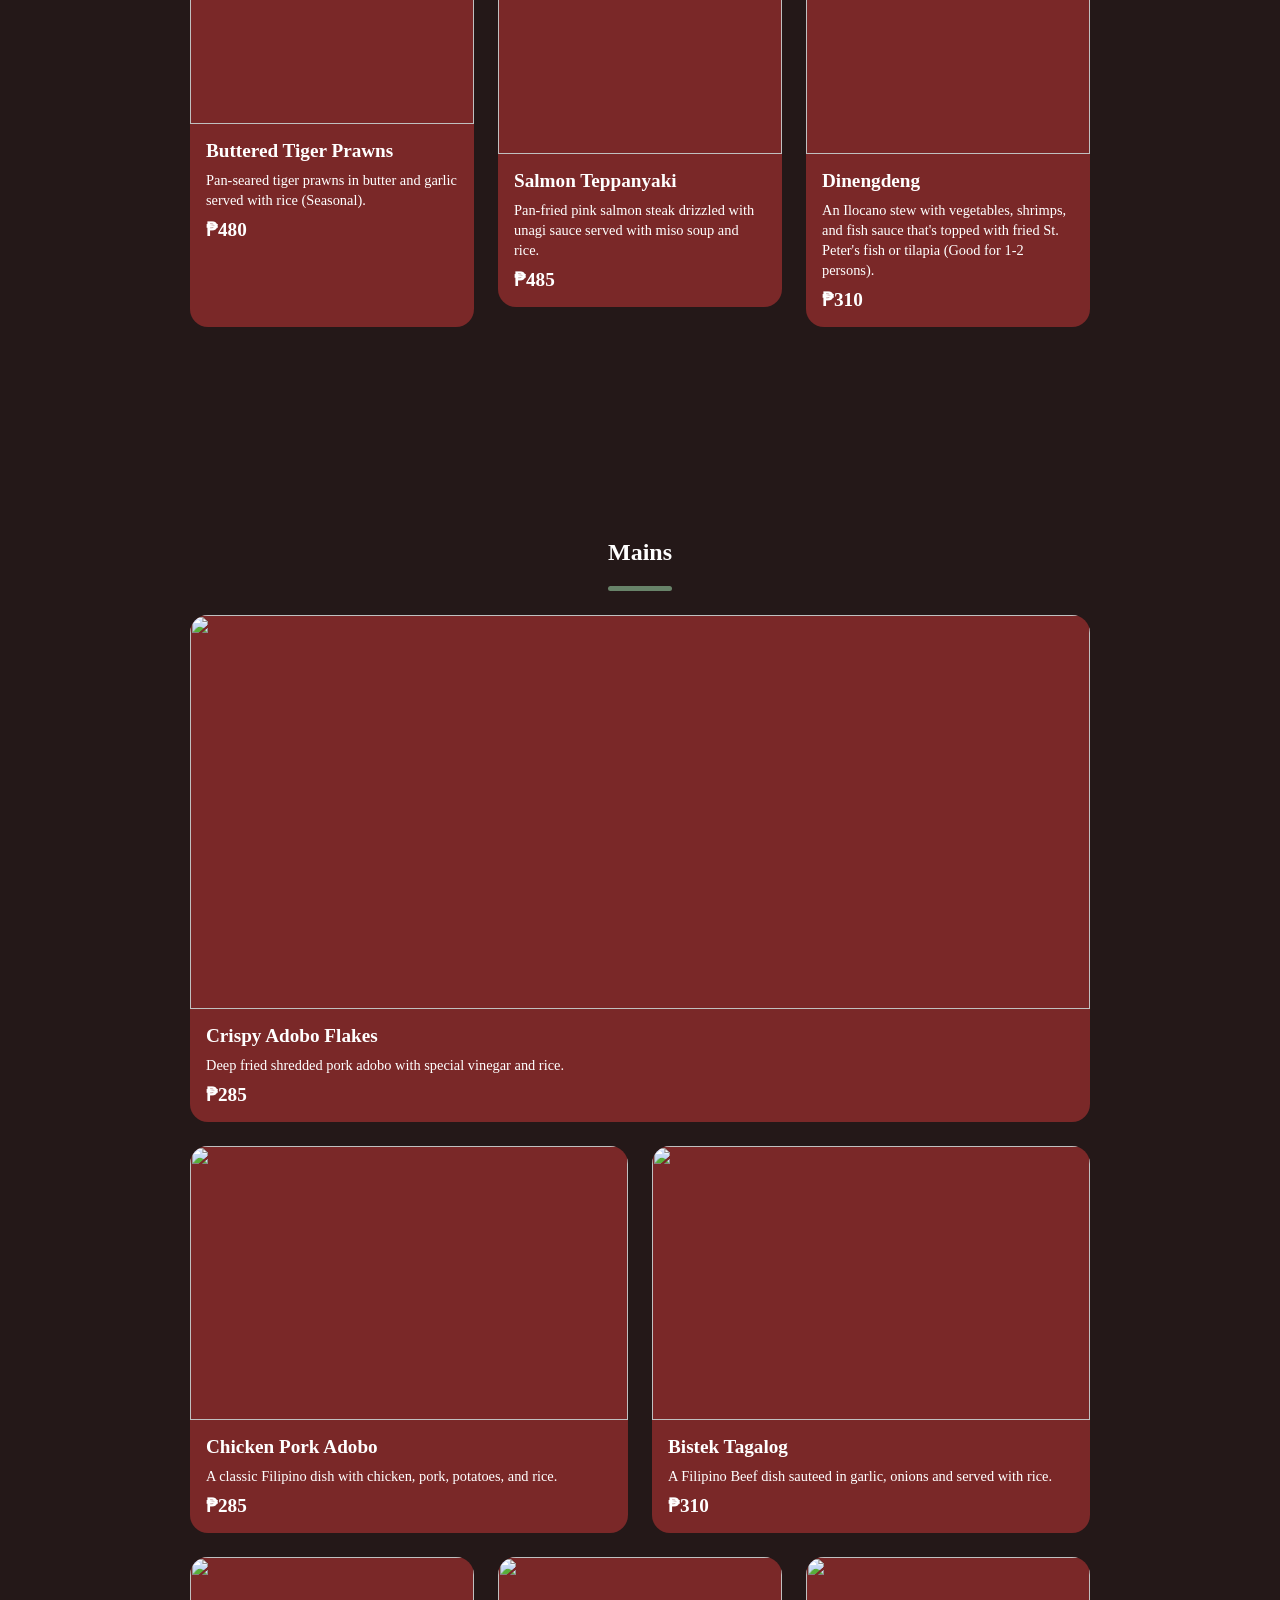
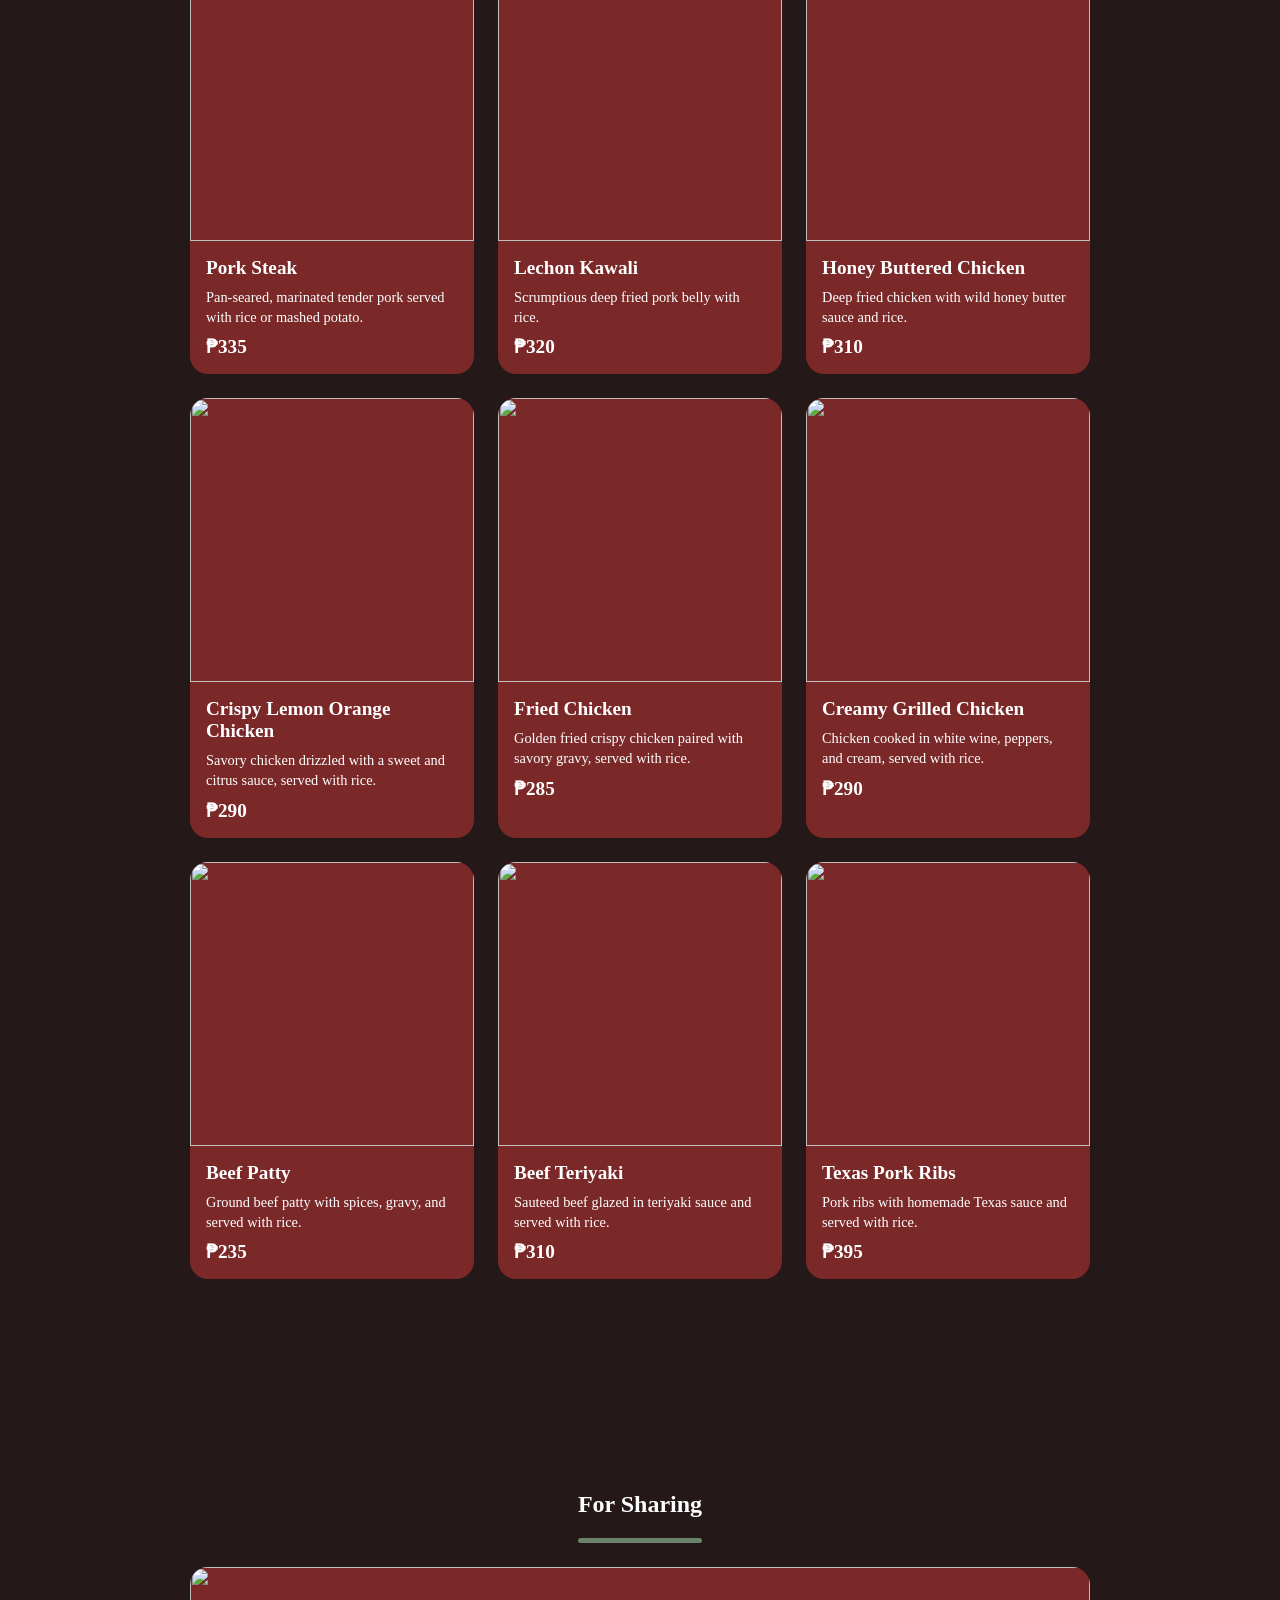
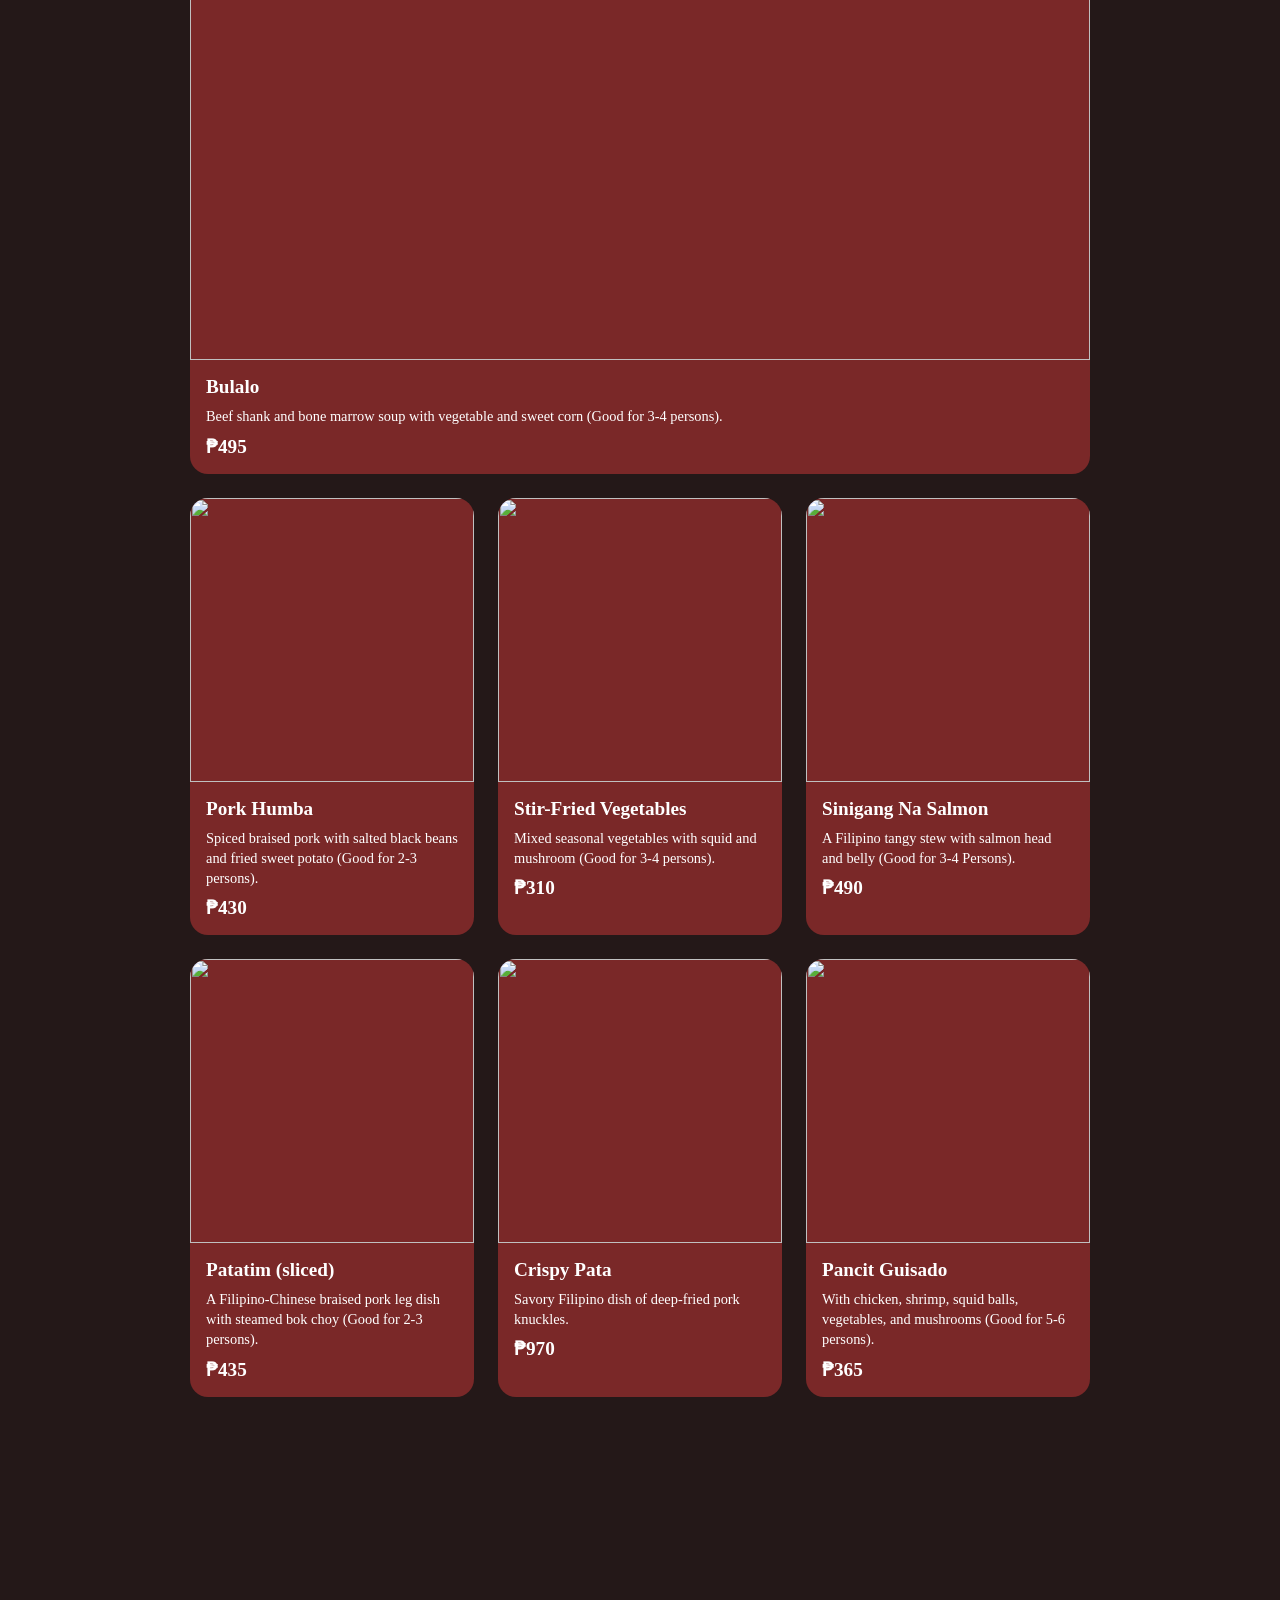
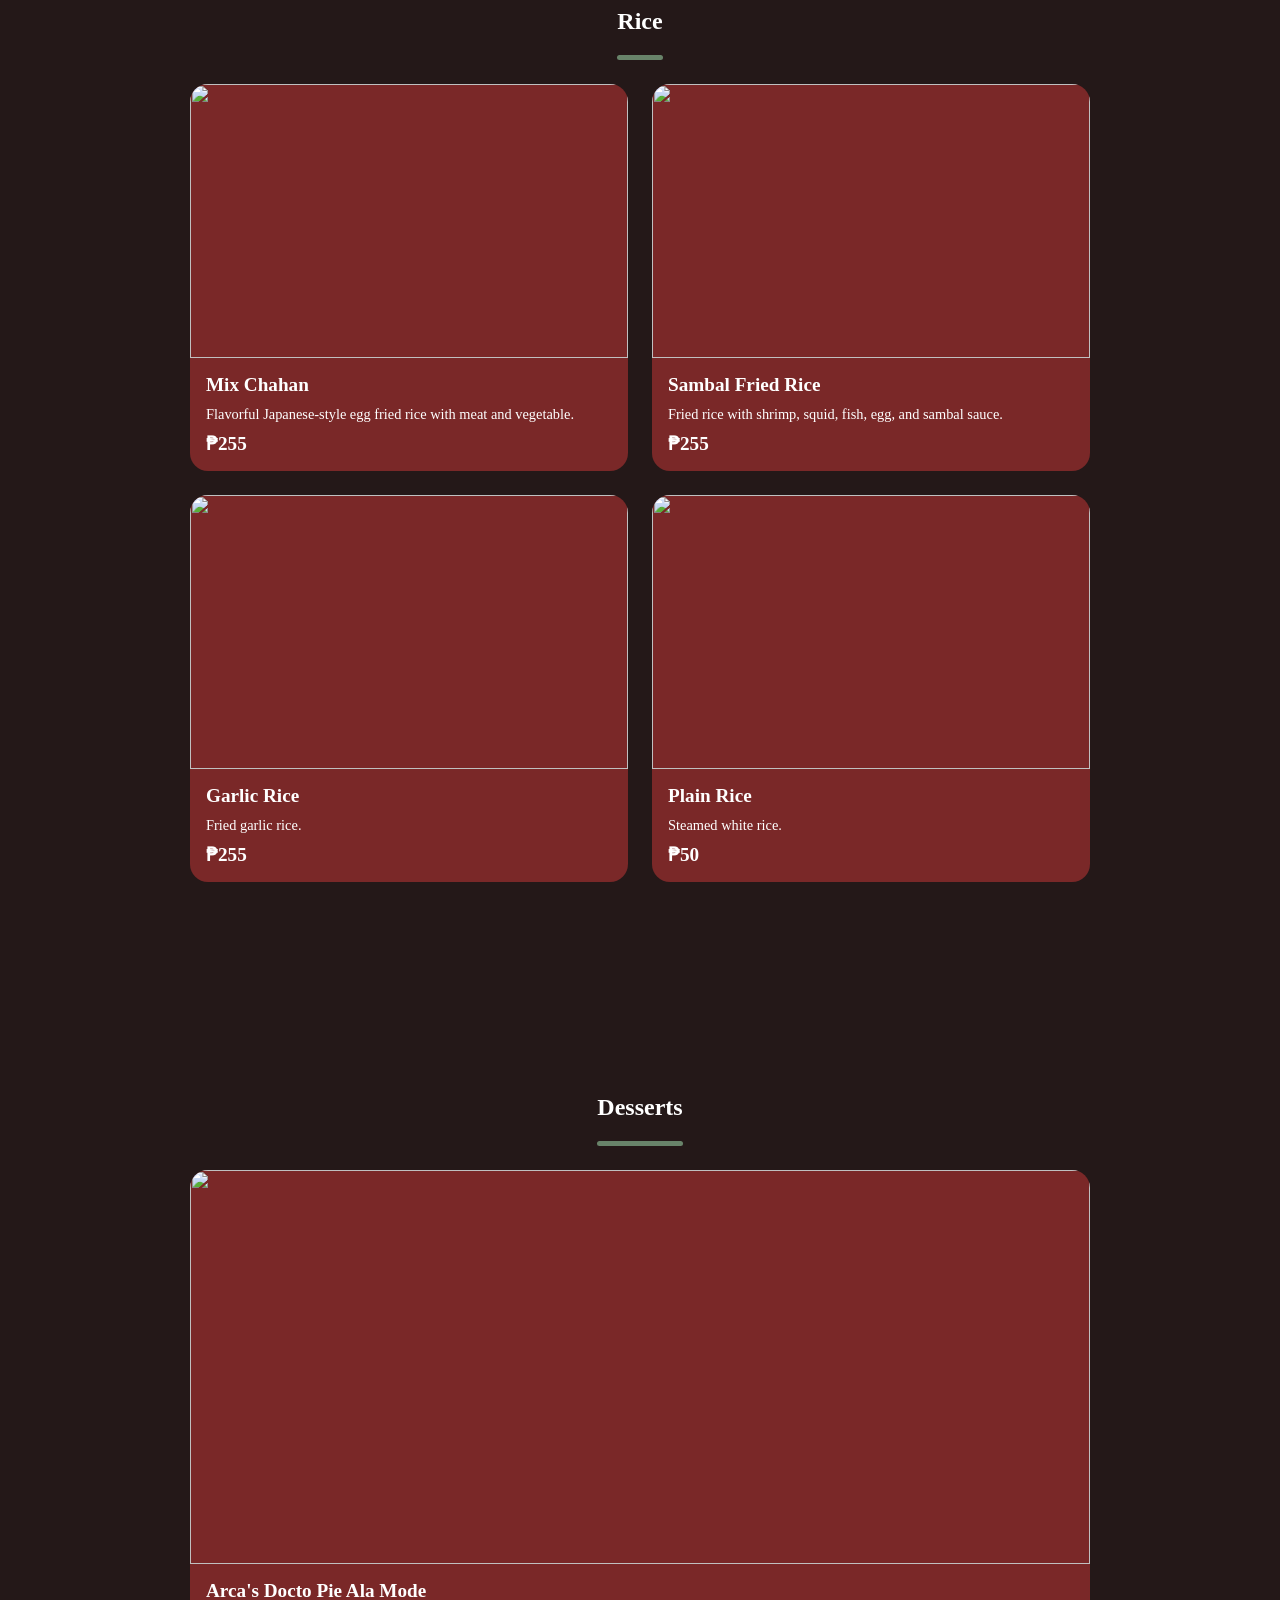
==== commit 4dabdc35: "Fixed layour, added responsiveness, fixed the mobile menu navbar" ====
--- a/menu.html
+++ b/menu.html
@@ -39,6 +39,12 @@
 
     <!-- CATEGORY NAV (FOOD) -->
     <nav class="menu-category-nav">
+
+        <div class="hamburger" onclick="toggleMenu()">
+            <div></div>
+            <div></div>
+            <div></div>
+        </div>
 
         <div class="navcontent">
 
@@ -74,13 +80,6 @@
         </div>
     </nav>
 
-    
-        <div class="hamburger" onclick="toggleMenu()">
-            <div></div>
-            <div></div>
-            <div></div>
-        </div>
-   
 
     <!-- FOOD SECTIONS -->
 
@@ -263,13 +262,12 @@
                     </div>
                     <div class="menu-card-content">
                         <h3>Camote Fries</h3>
-                        <p>Freshly sliced sweet potato fries.</p>
+                        <p>Freshly sliced sweet potato fries.
+                        </p>
                         <span class="price">₱180</span>
                     </div>
                 </div>
-
-            </div>
-
+            </div>
         </div>
     </section>
 
@@ -332,7 +330,7 @@
                         <img src="https://i.pinimg.com/736x/9b/45/c3/9b45c3e5d79e202a32efbc8d76ed2103.jpg">
                     </div>
                     <div class="menu-card-content">
-                        <h3>French Toast</h3>
+                        <h3>Camote Fries</h3>
                         <p>Thick-cut bread dipped in egg custard, pan-fried to golden perfection</p>
                         <span class="price">₱150</span>
                     </div>
@@ -1521,15 +1519,6 @@
     </script>
 
     <script>
-        const menuToggle = document.querySelector(".menu-toggle");
-        const mobileMenu = document.querySelector(".mobile-menu");
-
-        menuToggle.addEventListener("click", () => {
-            mobileMenu.classList.toggle("show");
-        });
-    </script>
-
-    <script>
         function toggleMenu() {
             const navcontent = document.querySelector('.navcontent');
             navcontent.classList.toggle('active')
--- a/menu.css
+++ b/menu.css
@@ -138,10 +138,6 @@
     gap: 1.2rem;
 }
 
-.appetizer-grid .menu-card-img {
-    aspect-ratio: 7 / 3;
-}
-
 .wide-row {
     grid-column: 1 / -1;
     display: grid;
@@ -185,20 +181,8 @@
 }
 
 /*Hamburger*/
-.hamburger {
-    display: hidden;
-    overflow: hidden;
-}
-
-.fa-solid {
-    display: hidden;
-    overflow: hidden;
-}
-
-.fa-bars {
-    overflow:hidden ;
-    display: hidden;
-}
+
+
 /*Navigation bar*/
 .menu-category-nav {
     position: sticky;
@@ -222,6 +206,8 @@
     border: 1px solid rgba(255, 255, 255, 0.08);
     border-bottom: 1px solid rgba(255, 255, 255, 0.08);
     box-shadow: 0 10px 30px rgba(0, 0, 0, 0.25);
+    left: 0;
+    right: 0;
 }
 
 .menu-category-nav a.active {
@@ -247,14 +233,25 @@
 }
 
 .nav-links {
-    display: flex;
+    width: 100%;
+    overflow-x: auto;
+    overflow-y: hidden;
+    justify-content: flex-start;
     gap: 0.6rem;
-    overflow-x: auto;
-    scroll-behavior: smooth;
     padding: 0.3rem 1rem;
-    scroll-snap-type: x mandatory;
+
     -webkit-overflow-scrolling: touch;
+    scroll-snap-type: x proximity;
     scrollbar-width: none;
+    -ms-overflow-style: none;
+    display: flex;
+    flex-wrap: nowrap;
+    white-space: nowrap;
+
+}
+
+.nav-links::-webkit-scrollbar {
+    display: none;
 }
 
 .nav-links a {
@@ -274,6 +271,7 @@
     scroll-snap-align: center;
     transform-origin: center;
     transition: transform 0.25s ease, background 0.25s ease;
+    transition: all 0.25s ease;
 }
 
 .nav-links a:hover {
@@ -326,37 +324,6 @@
     display: none;
 }
 
-@media (max-width: 768px) {
-    .menu-category-nav {
-        top: 4.5rem;
-        border-radius: 0;
-    }
-
-    .nav-links {
-        justify-content: flex-start;
-        padding-left: 1rem;
-        justify-content: center;
-        overflow-x: hidden;
-    }
-
-    .nav-links a.active {
-        transform: scale(1.08);
-    }
-
-    .menu-hero {
-        height: 45vh;
-        min-height: 320px;
-    }
-
-    .menu-hero-content h1 {
-        font-size: 2.2rem;
-    }
-
-    .menu-hero-content p {
-        font-size: 1rem;
-    }
-}
-
 @keyframes fadeUp {
     from {
         opacity: 0;
@@ -396,6 +363,21 @@
 
 @media (max-width: 768px) {
 
+    /* HERO */
+    .menu-hero {
+        height: 45vh;
+        min-height: 300px;
+    }
+
+    .menu-hero-content h1 {
+        font-size: clamp(1.8rem, 7vw, 2.4rem);
+    }
+
+    .menu-hero-content p {
+        font-size: 0.95rem;
+    }
+
+    /* GRID */
     .menu-grid,
     .appetizers-grid,
     .wide-row {
@@ -422,111 +404,70 @@
         font-size: 0.82rem;
     }
 
-    .menu-hero {
-        height: 45vh;
-        min-height: 300px;
-    }
-
-    .menu-hero-content h1 {
-        font-size: clamp(1.8rem, 7vw, 2.4rem);
-    }
-
-    .menu-hero-content p {
-        font-size: 0.95rem;
-    }
-
-    .menu-toggle {
-        display: flex;
-        align-items: center;
-        justify-content: center;
-
-        width: 50px;
-        height: 50px;
-
-        border: none;
-        border-radius: 50%;
-
-        background: rgba(255, 255, 255, 0.08);
-        color: #d8c3a5;
-
-        font-size: 1.2rem;
-        cursor: pointer;
-        z-index: 101;
-    }
-
     .menu-category-nav {
-        flex-direction: row;
-        justify-content: flex-start;
-        align-items: center;
-
-        width: min(1100px, 100%);
-        margin: 10px auto;
-
-        padding: 0.8rem 1rem;
-    }
-
-    .menu-category-nav>.nav-group {
-        display: none !important;
-    }
-
-    .mobile-menu {
-        position: absolute;
-        top: calc(100% + 10px);
-        left: 50%;
-        transform: translateX(-50%);
-
-        width: min(320px, 90vw);
-
-        background: rgba(20, 15, 15, 0.95);
-        backdrop-filter: blur(14px);
-
-        border-radius: 24px;
-        padding: 1rem;
-
-        display: none;
-        flex-direction: column;
-        gap: 1rem;
-
-        box-shadow: 0 15px 40px rgba(0, 0, 0, 0.4);
-        z-index: 999;
-    }
-
-    .navcontent {
-        display: none;
-    }
-
-
-    .mobile-menu.show {
-        display: flex;
-        flex-direction: column;
-        gap: 1rem;
+        top: 4.5rem;
+        border-radius: 0;
+        padding: 0.6rem 1rem;
     }
 
     .nav-group {
         flex-direction: column;
-        align-items: stretch;
-        gap: 1rem;
+        align-items: flex-start;
+        margin-left: 0;
+        width: 100%;
+        gap: 0.6rem;
     }
 
     .nav-label {
+        font-size: 0.85rem;
+        margin-left: 0.5rem;
+    }
+
+    .nav-links {
+        display: flex;
+        flex-wrap: nowrap;
+        flex: 1;
+        min-width: 0;
+        gap: 0.6rem;
+
+        overflow-x: auto;
+        overflow-y: hidden;
+
+        justify-content: flex-start;
+
+        
+        max-width: 100%;
+
+        padding: 0.3rem 0.8rem;
+        padding-right: 10rem;
+
+        scroll-snap-type: x mandatory;
+        -webkit-overflow-scrolling: touch;
+        scroll-padding-right: 10rem;
+
+        scrollbar-width: none;
+    }
+
+    .nav-links::-webkit-scrollbar {
         display: none;
     }
 
-    .nav-links {
-        display: none;
-        flex-direction: column;
-        overflow: hidden;
-        width: 100%;
-        padding: 0;
-    }
-
-    .nav-links.show {
-        display: flex;
-    }
-
     .nav-links a {
-        width: 100%;
-        justify-content: center;
-    }
-
+        flex: 0 0 auto;
+        padding: 0.4rem 0.8rem;
+        font-size: 0.8rem;
+    }
+
+    .nav-links a:last-child {
+        margin-right: 3rem;
+    }
+
+    .nav-links a.active {
+        transform: scale(1.05);
+    }
+
+    .nav-links::after {
+        content: "";
+        flex: 0 0 3rem;
+    }
 }
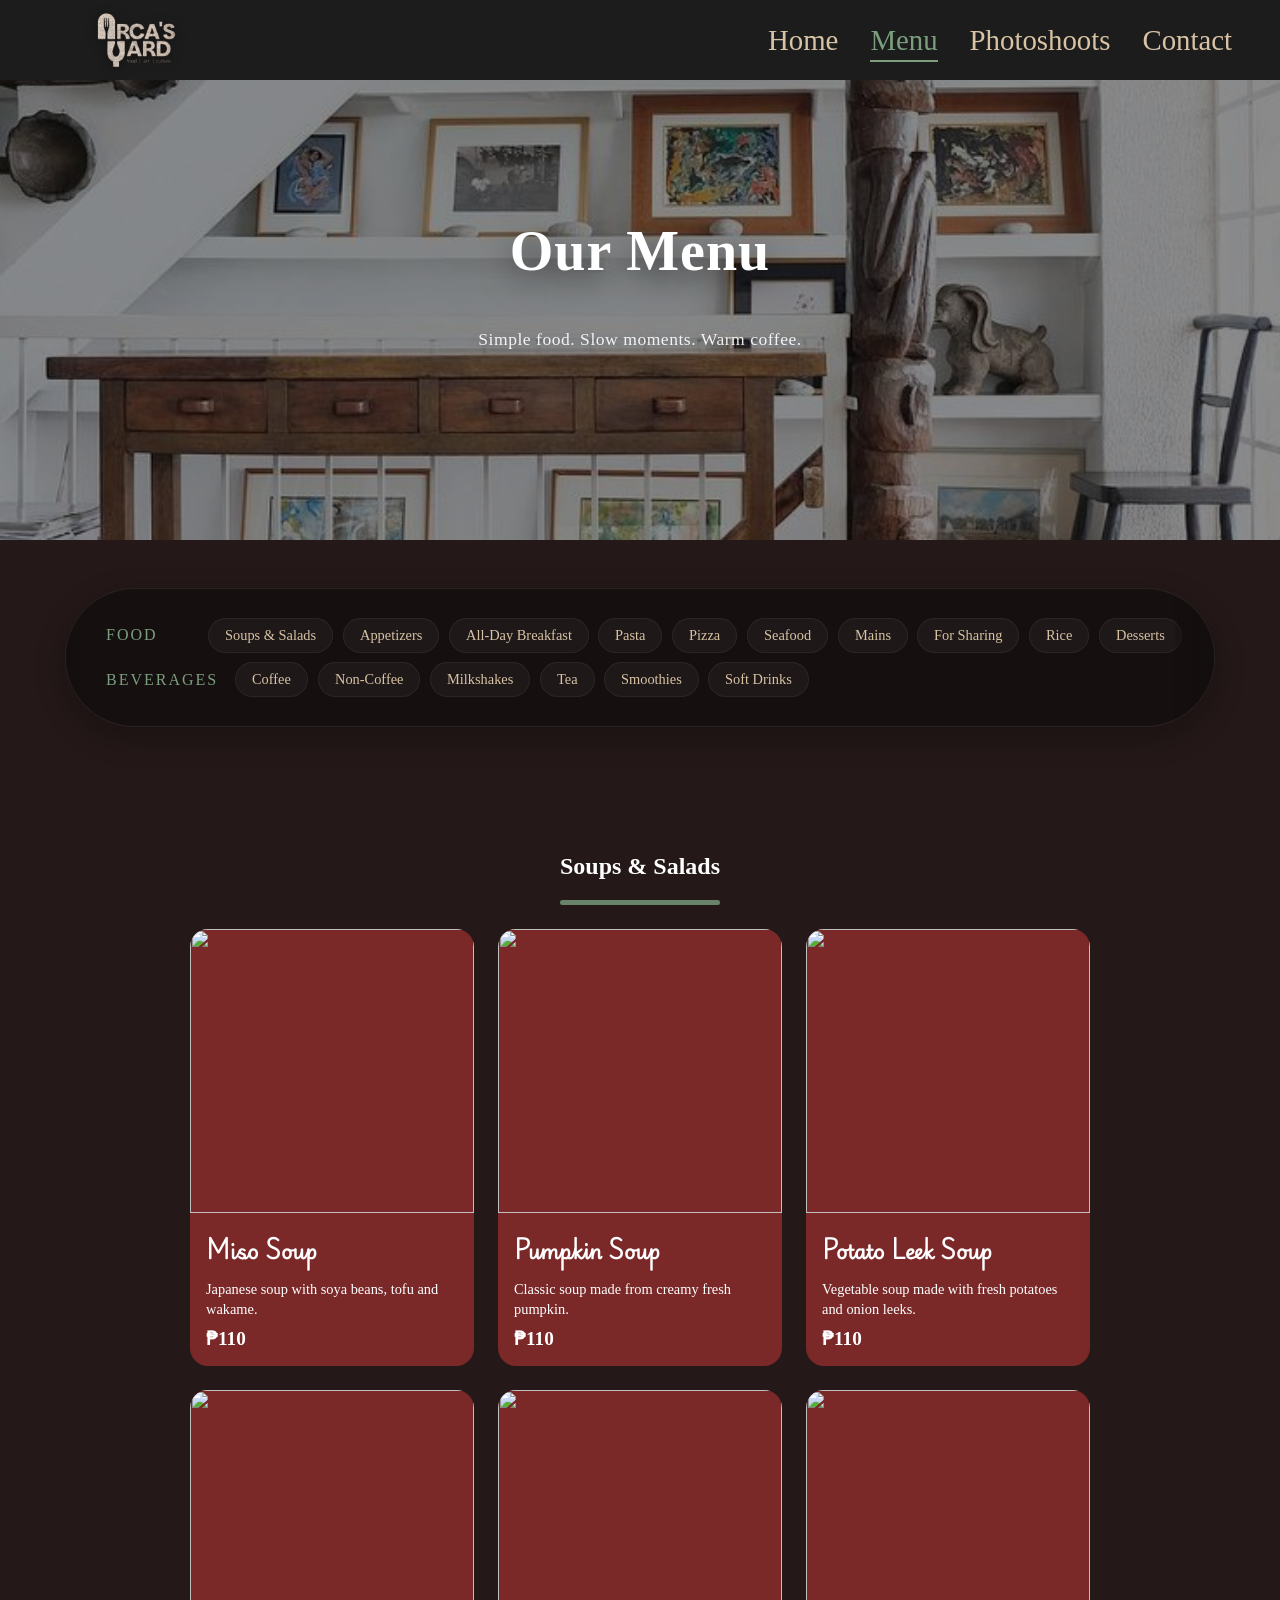
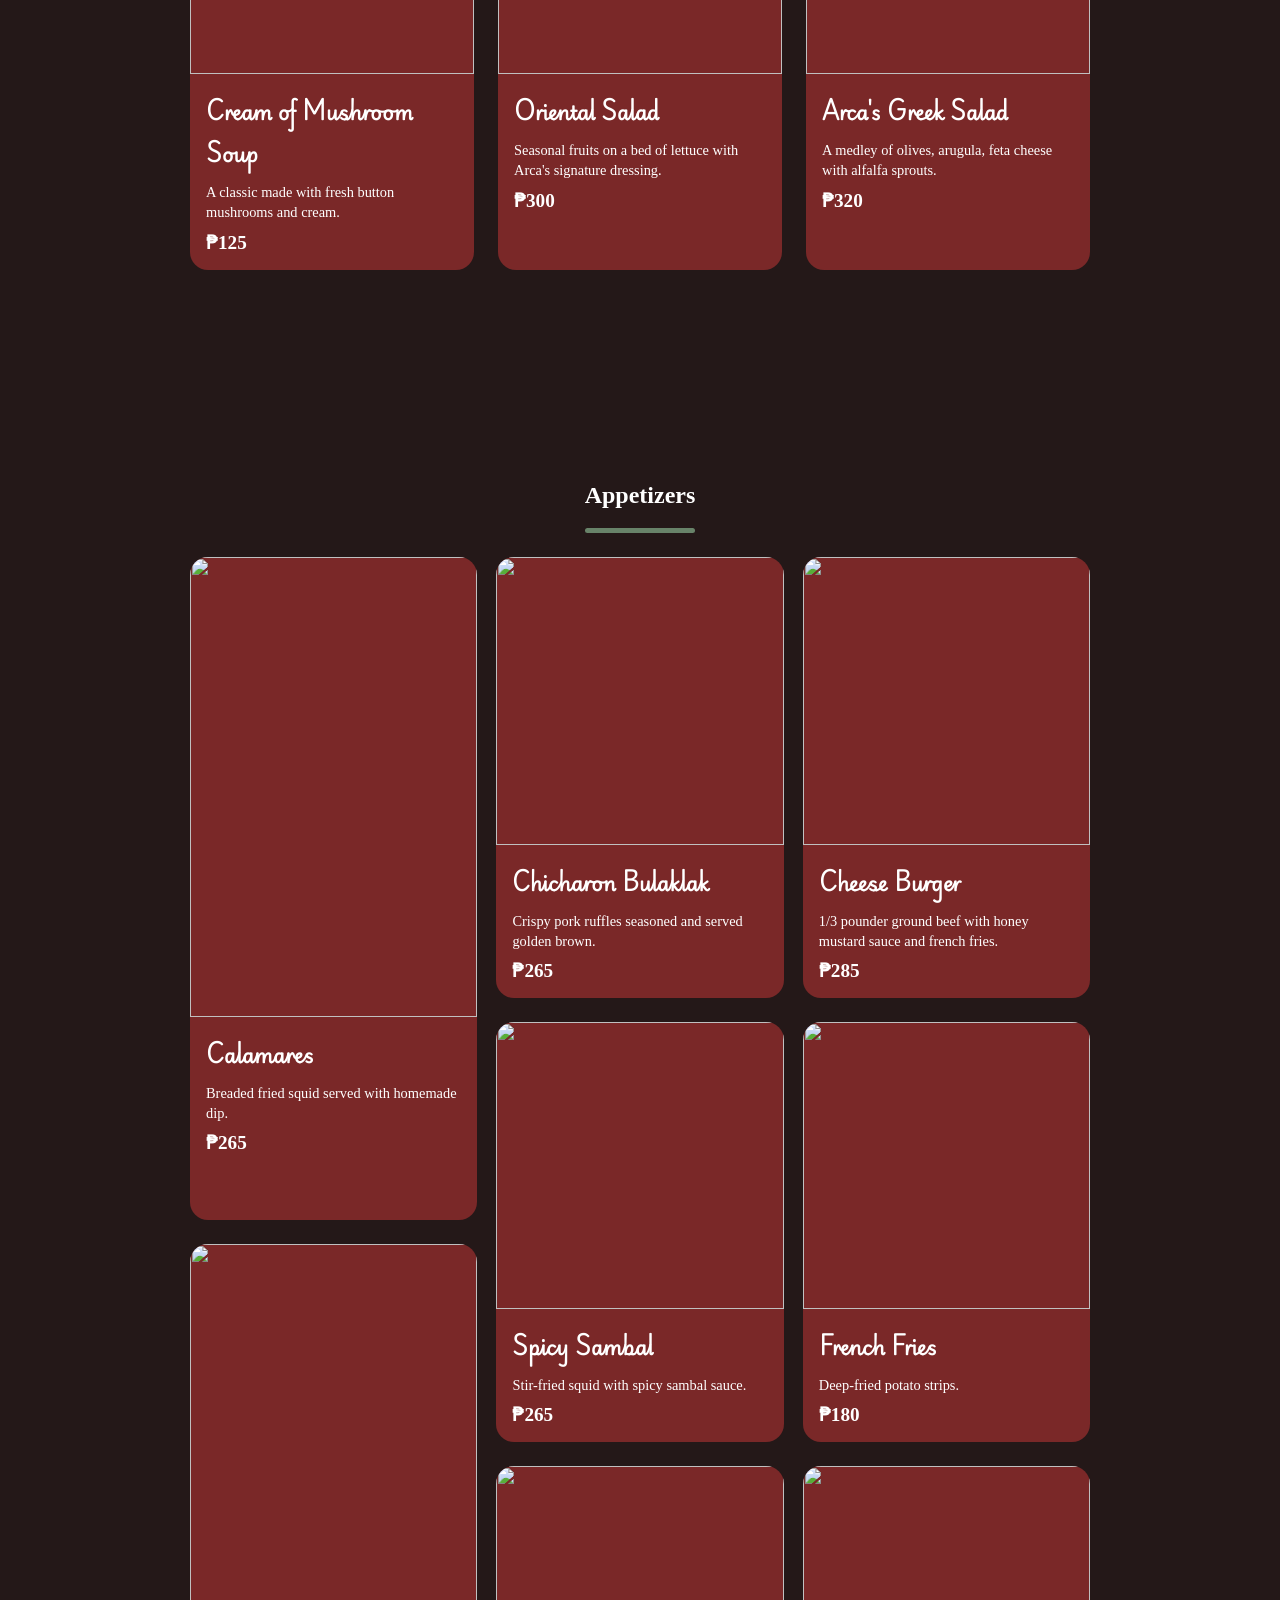
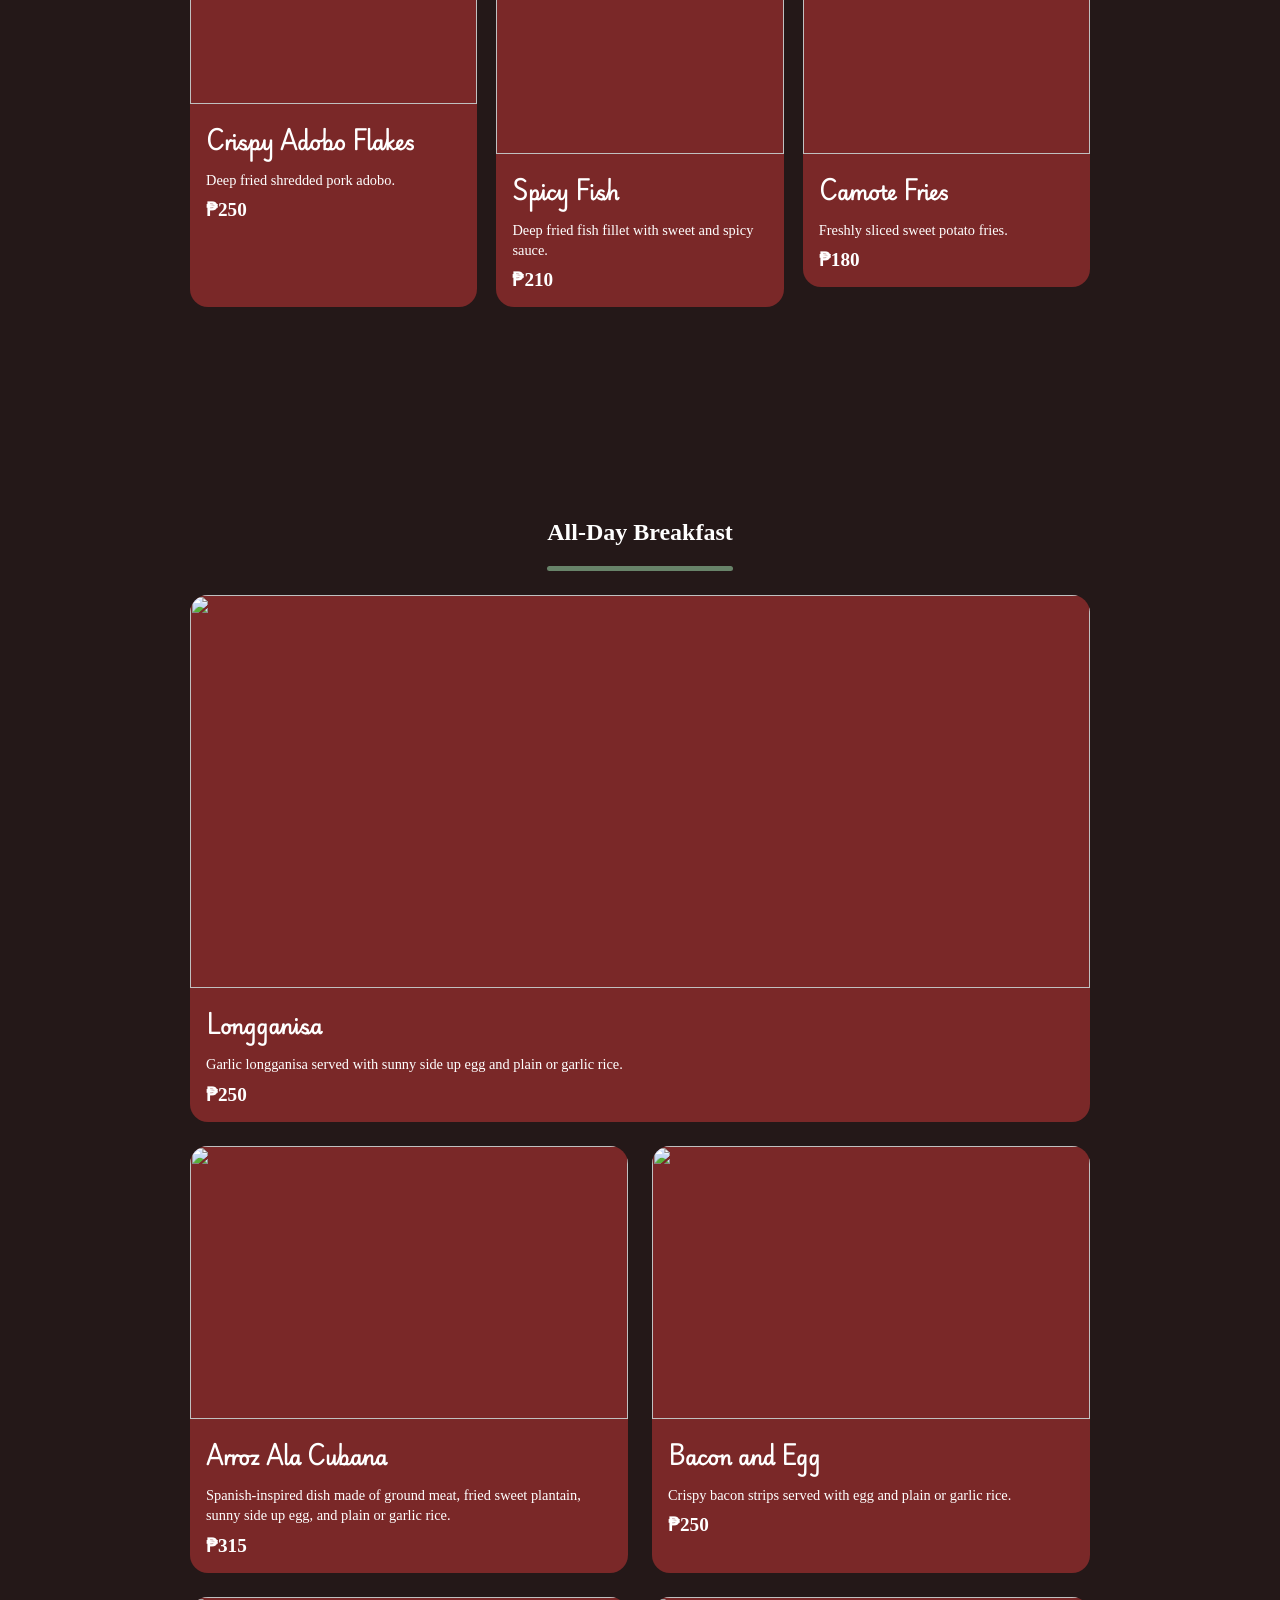
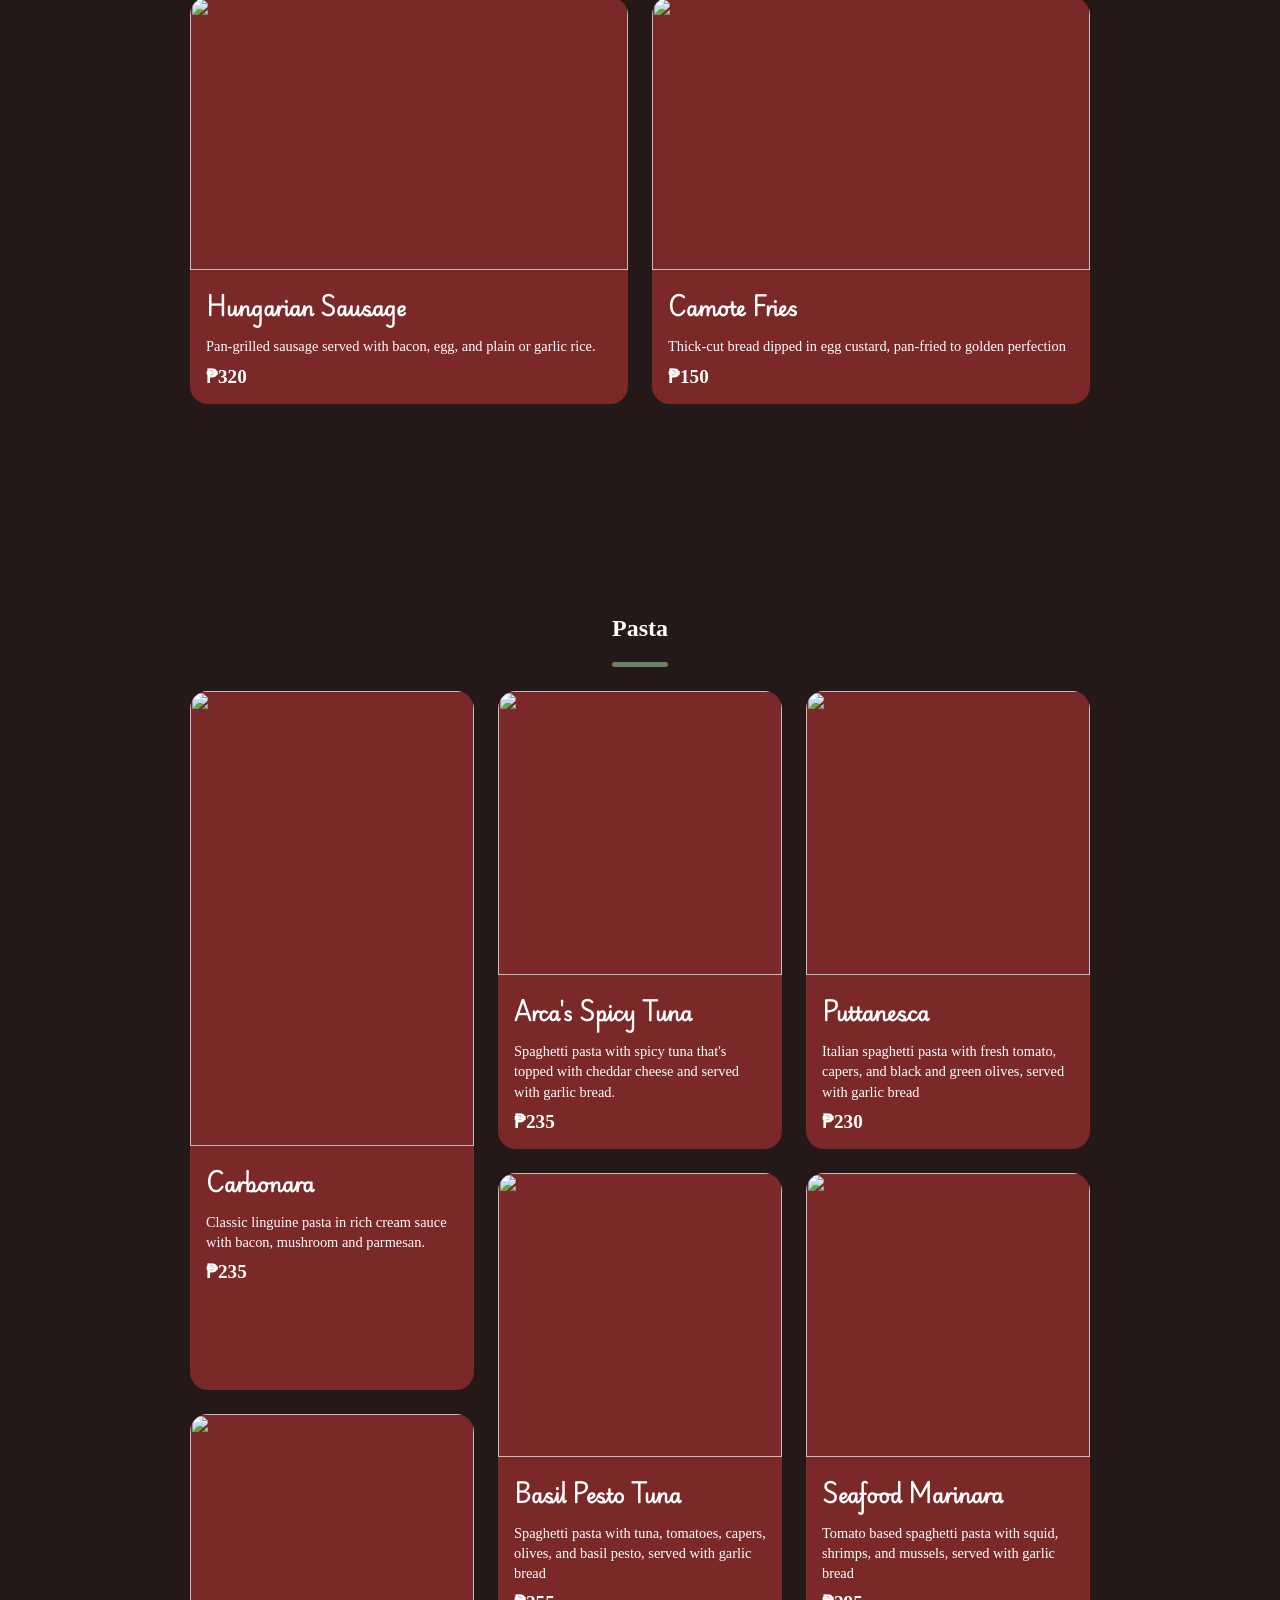
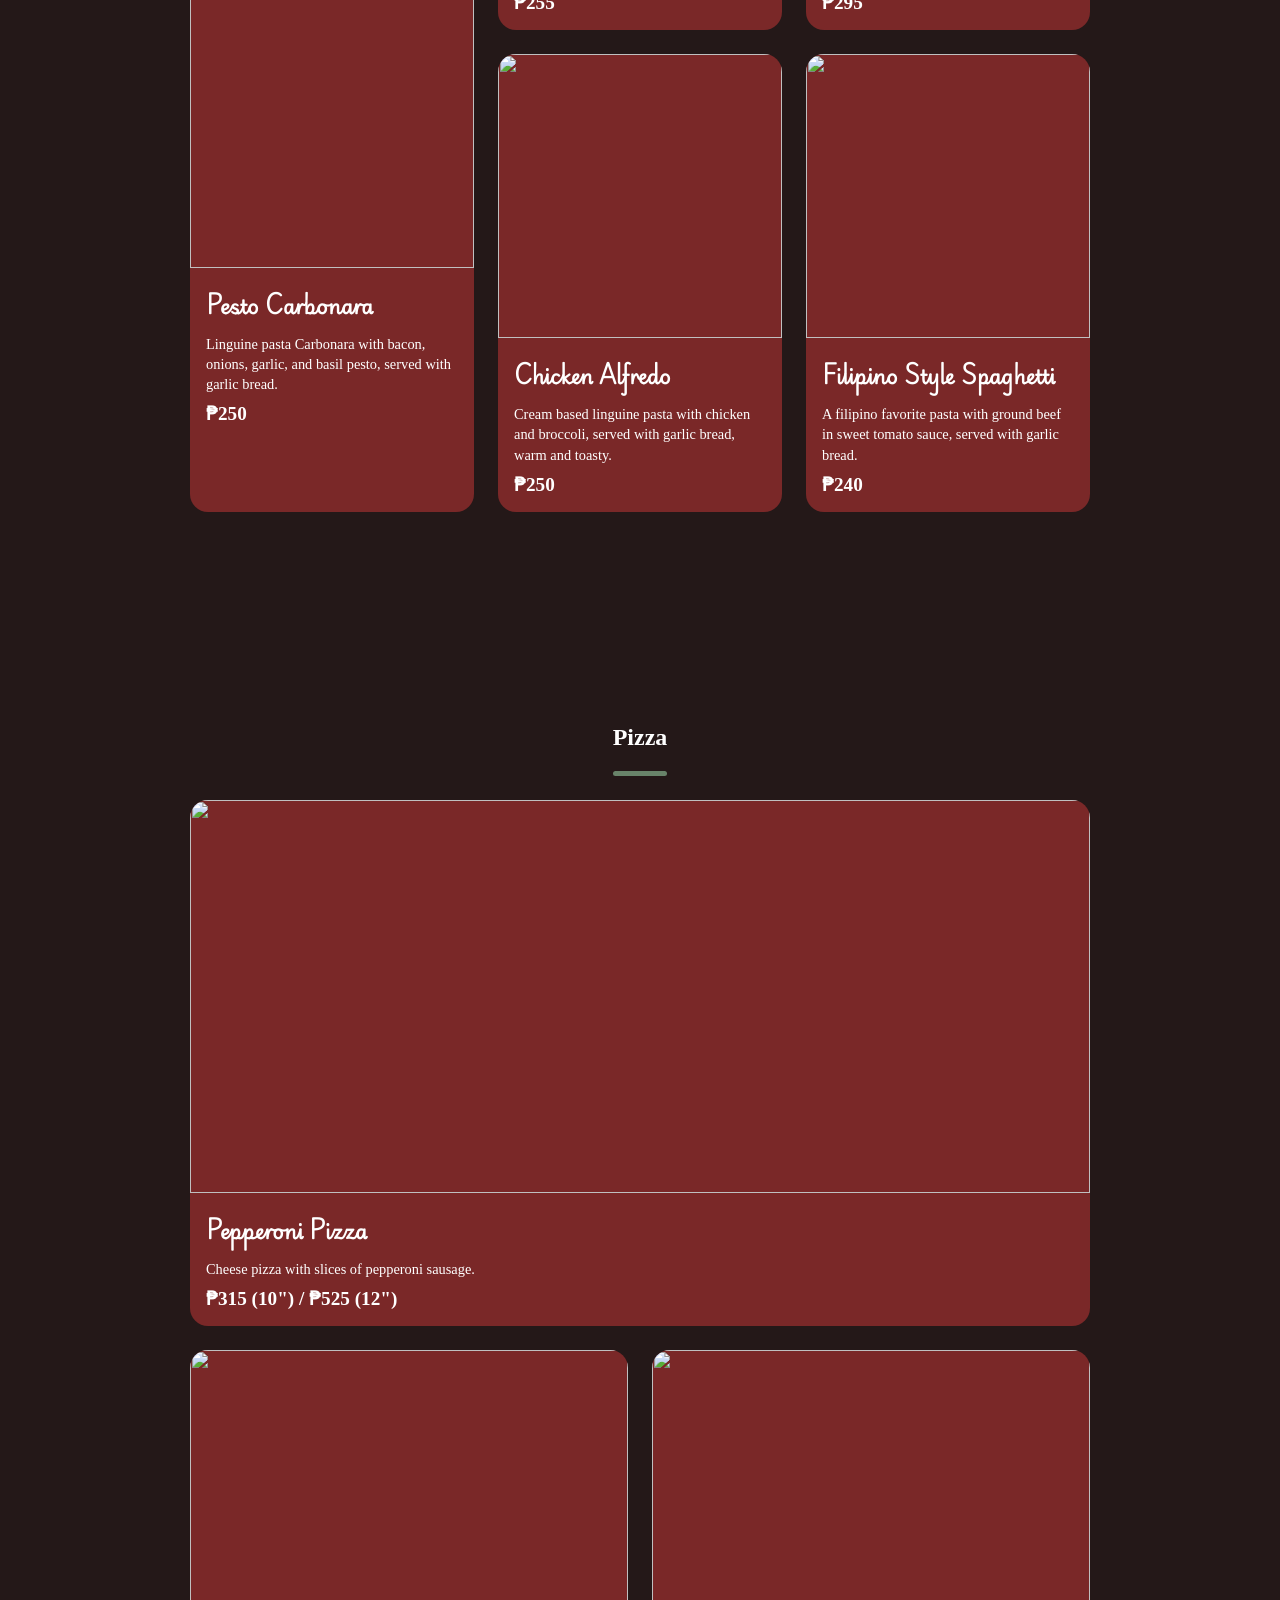
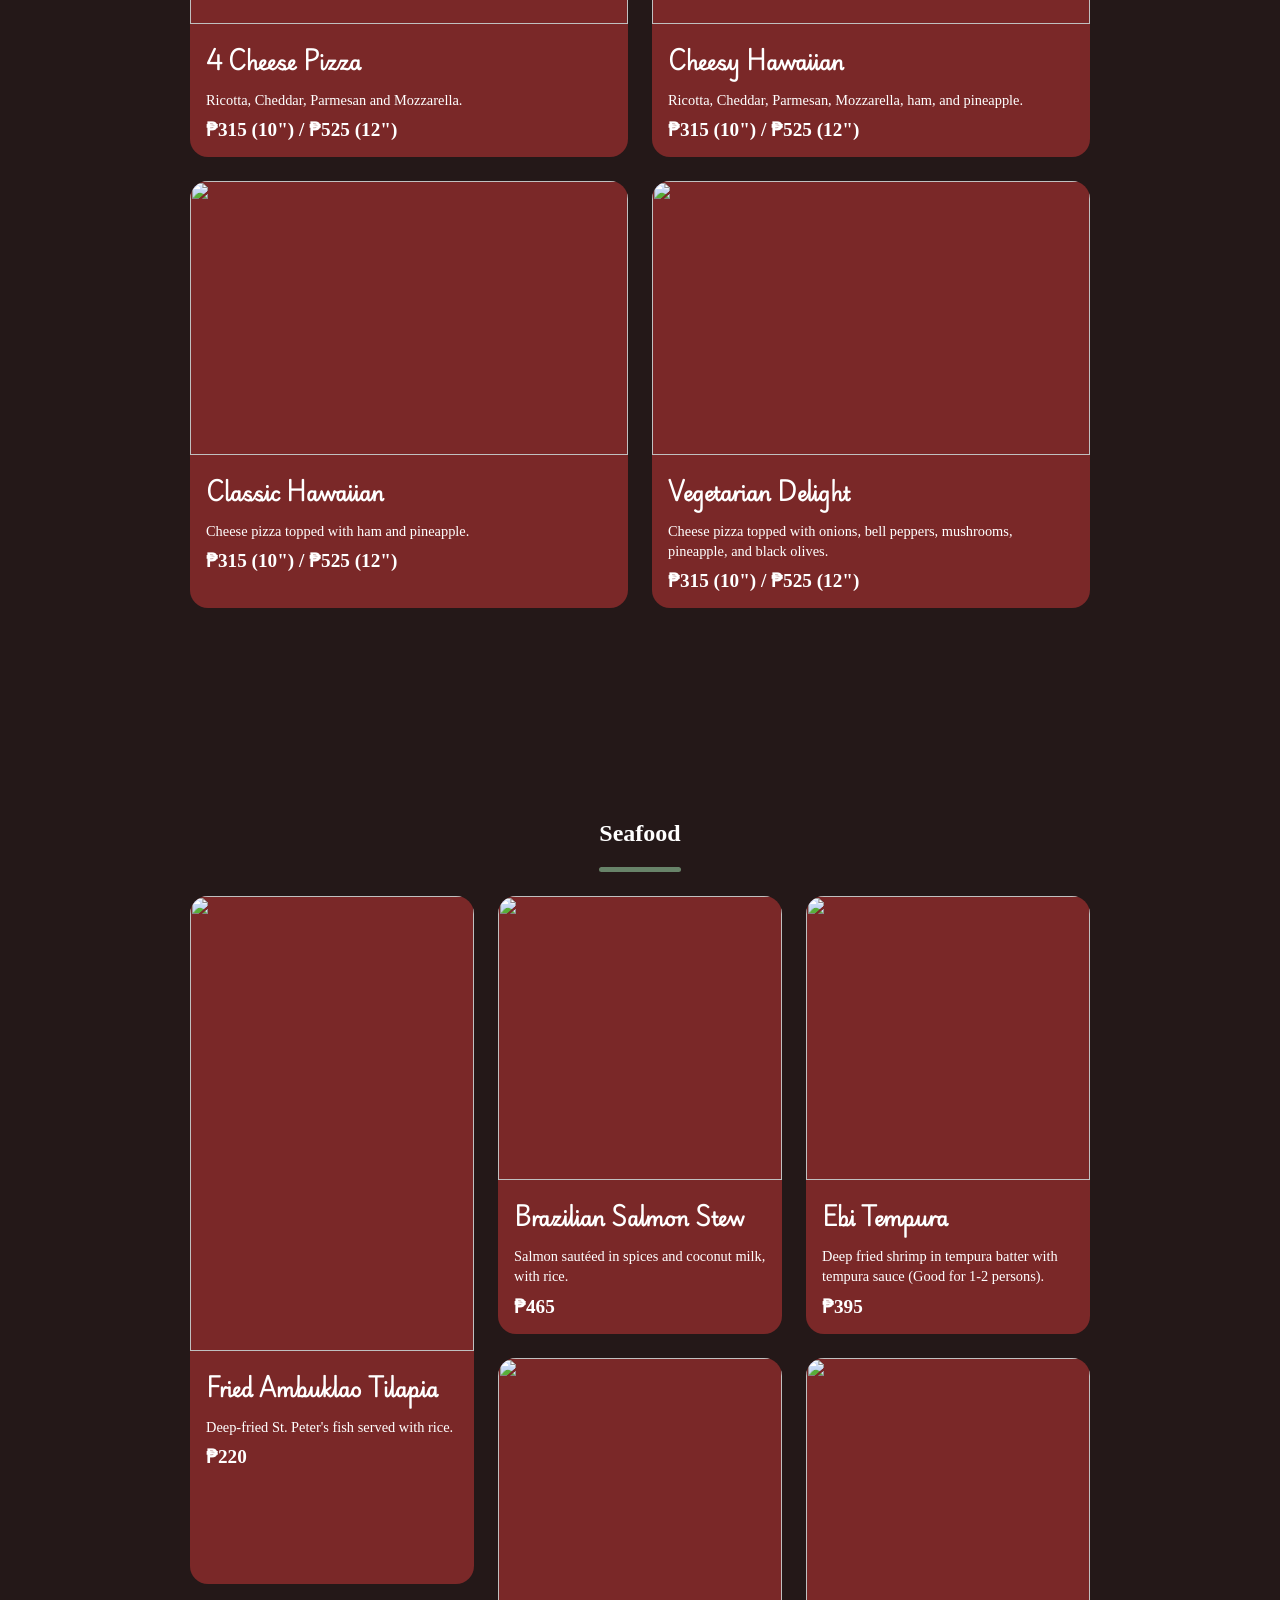
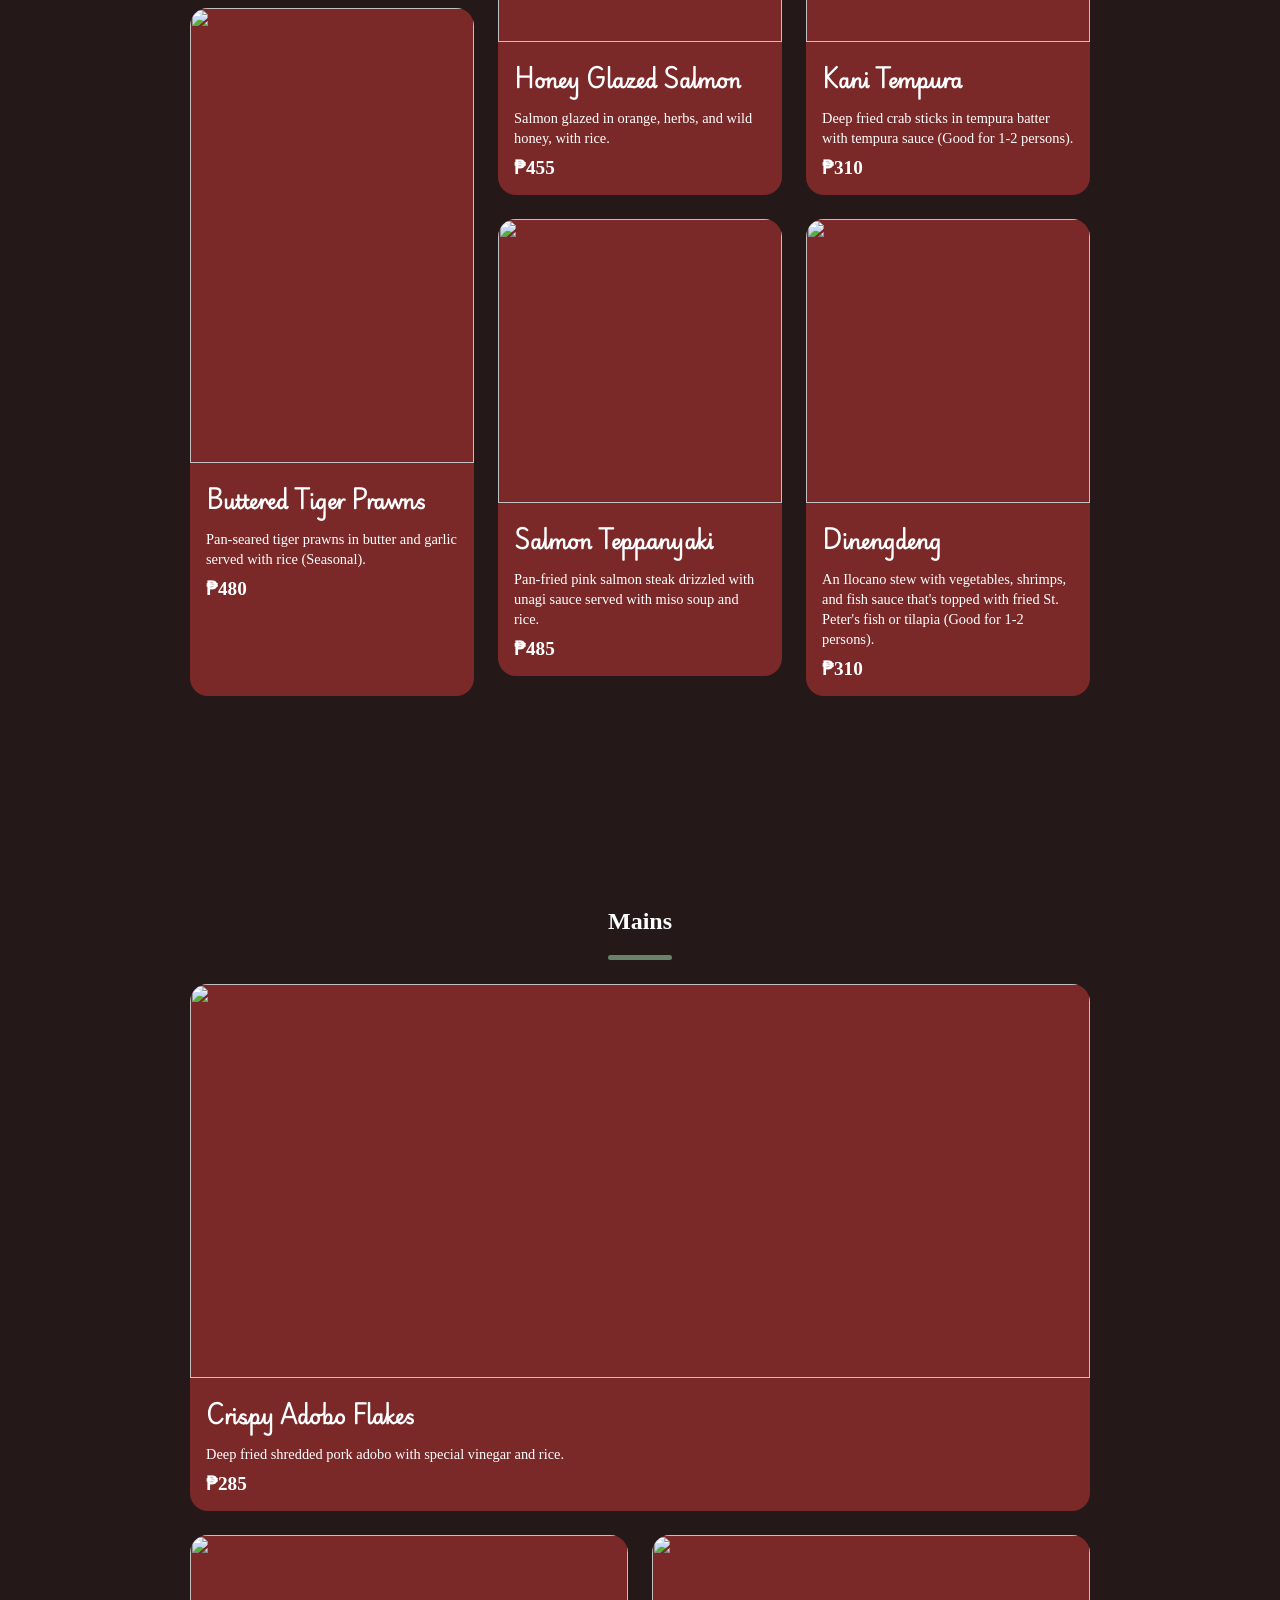
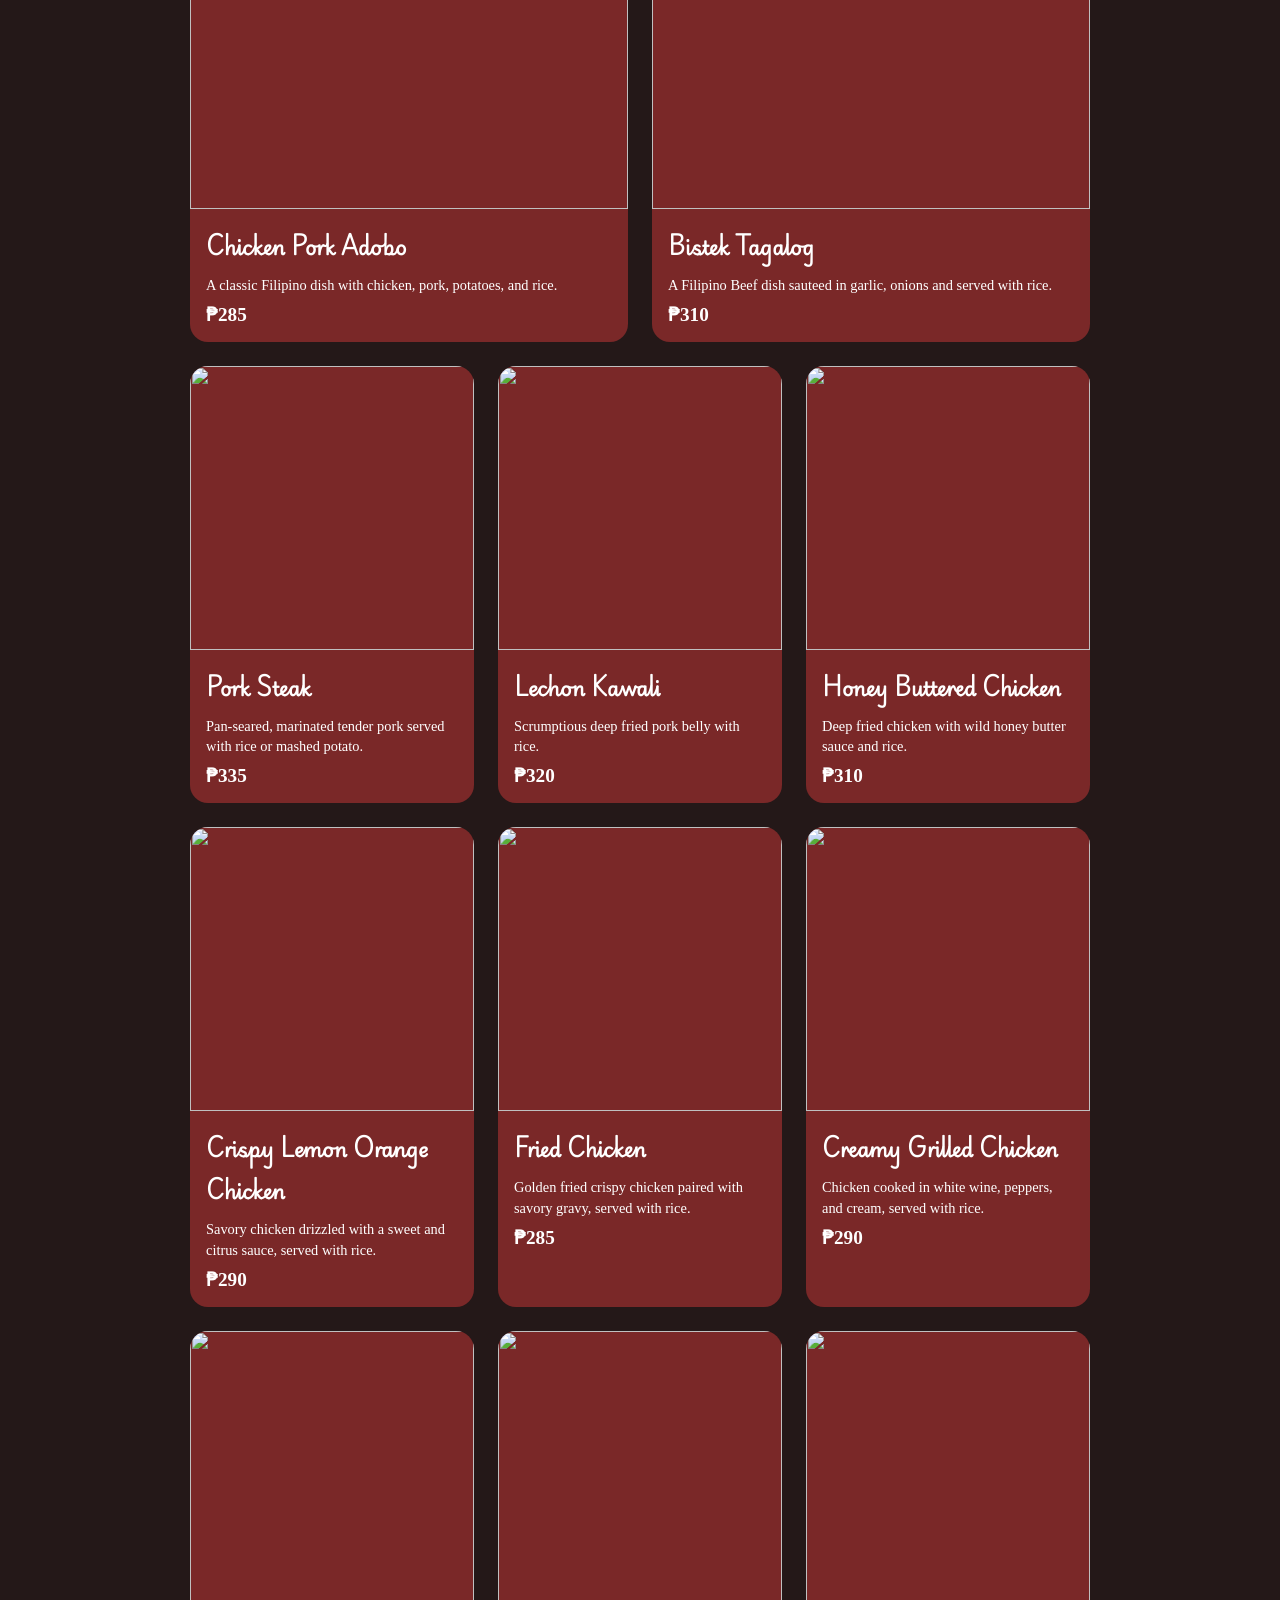
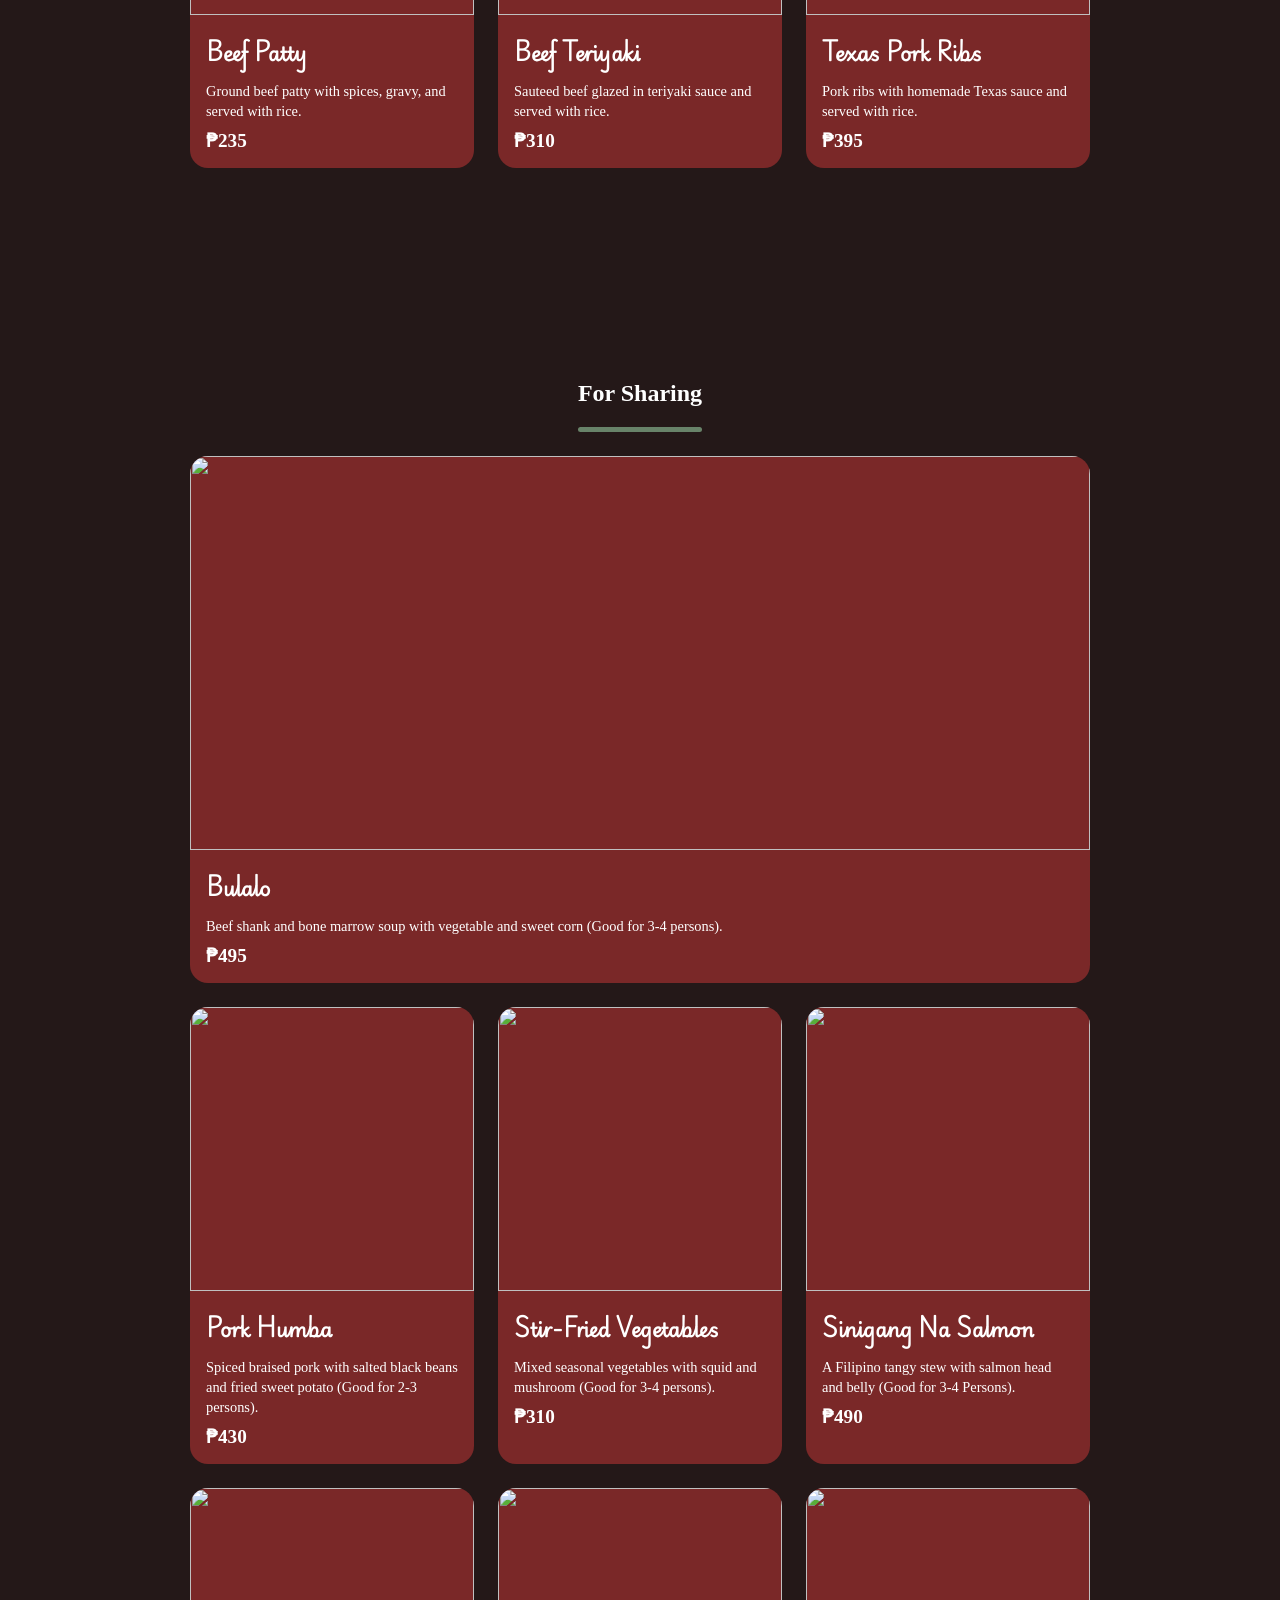
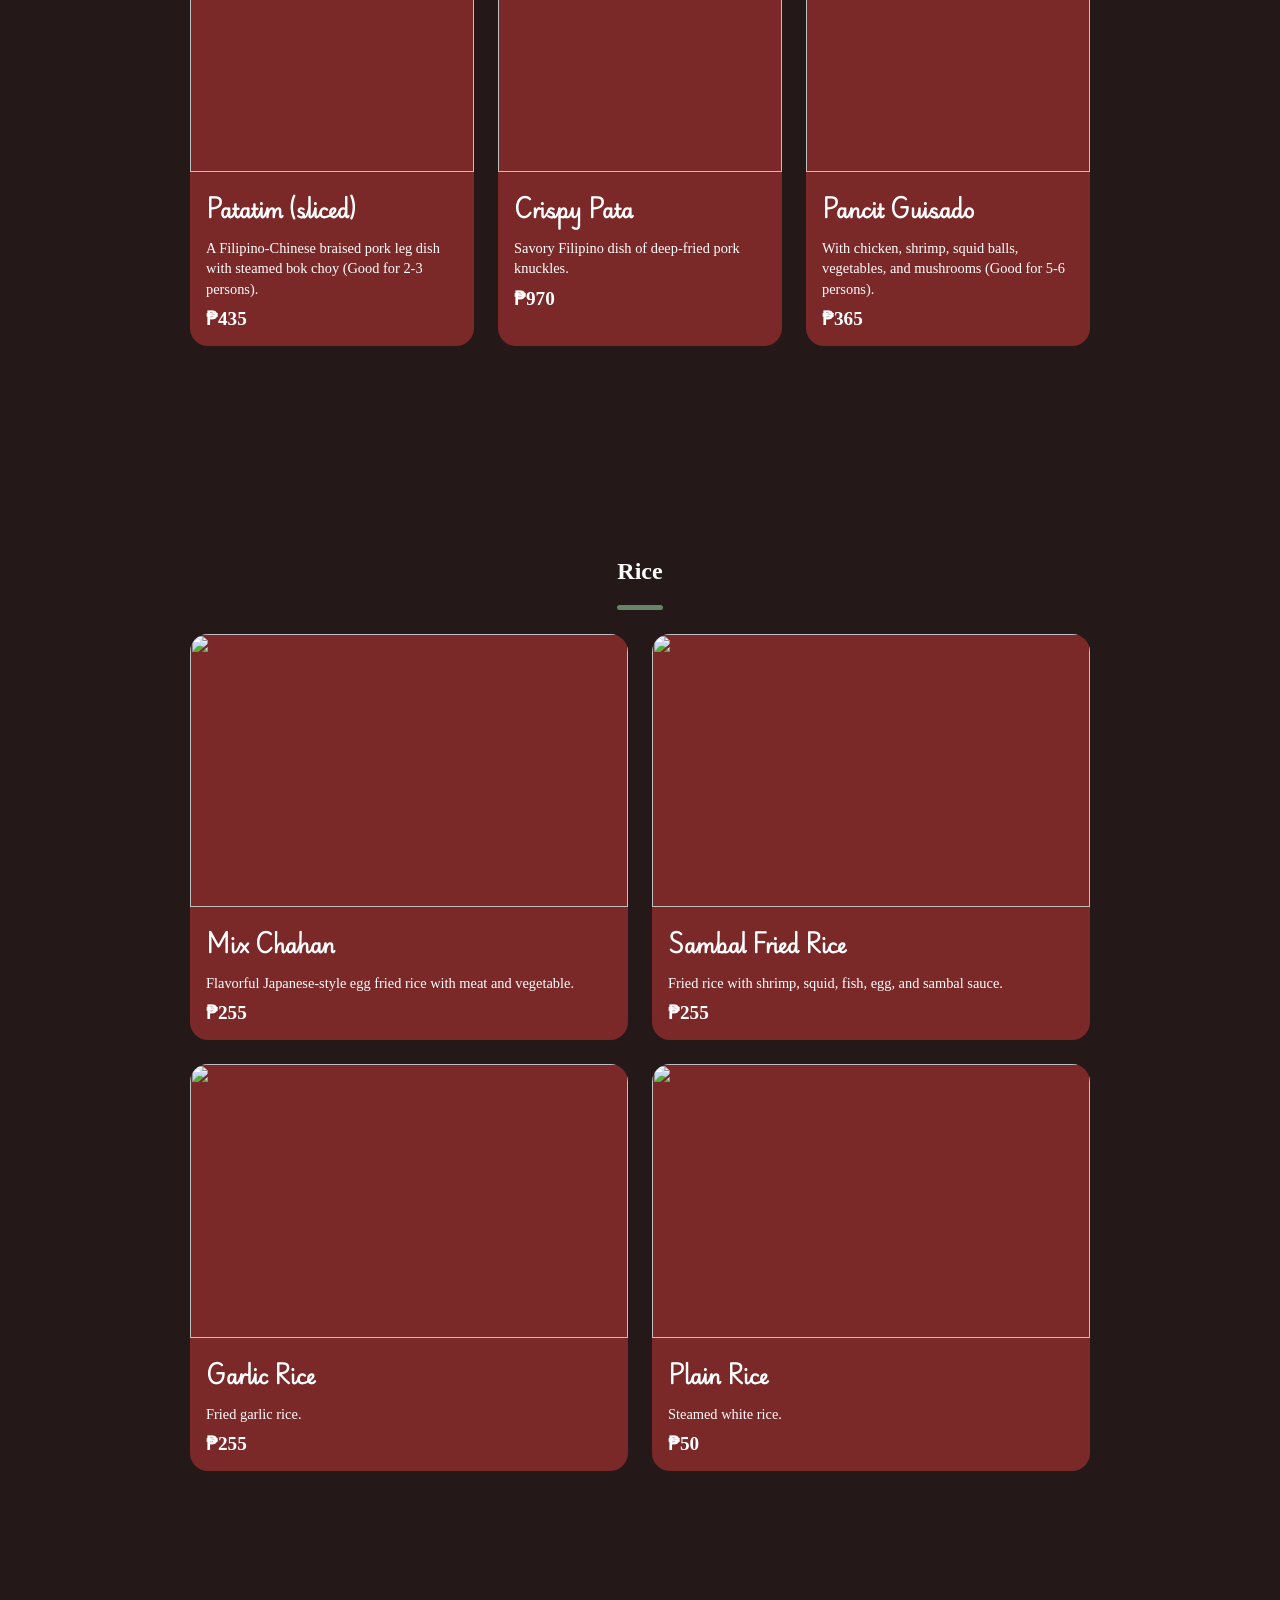
==== commit 954d73f9: "Added hamburgir, fixed layout in mobile and added some scripts, mainly in scroll functions" ====
--- a/menu.html
+++ b/menu.html
@@ -19,9 +19,16 @@
             <img src="images/Logo.png" alt="Arca's Yard Logo">
         </div>
 
-        <ul class="NavigationBtns">
+        <div class="nav-overlay" id="navOverlay"></div>
+
+        <button class="hamburger" id="hamburger">
+            <i class="fa fa-bars"></i>
+        </button>
+
+        <ul class="NavigationBtns" id="navLinks">
             <li><a href="index.html">Home</a></li>
-            <li><a href="#menu">Menu</a></li>
+            <li><a href="menu.html">Menu</a></li>
+            <li><a href="photoshoot.html">Photoshoots</a></li>
             <li><a href="#footer-contact">Contact</a></li>
         </ul>
 
@@ -1449,36 +1456,32 @@
 
     </script>
 
+    <!-- This script highlights the top navigation buttons -->
+
     <script>
-        const root = document.documentElement;
-        const nav = document.querySelector(".TopNav");
-
-        let lastScrollY = window.scrollY;
-
-        window.addEventListener("scroll", () => {
-            const currentScrollY = window.scrollY;
-
-            if (currentScrollY > lastScrollY) {
-
-                nav.style.transform = "translateY(-100%)";
-
-
-                root.style.setProperty("--topnav-height", "10px");
-            } else {
-
-                nav.style.transform = "translateY(0)";
-
-
-                root.style.setProperty("--topnav-height", "90px");
+        const topNavLinks = document.querySelectorAll(".NavigationBtns li a");
+
+        const currentPage = window.location.pathname.split("/").pop() || "index.html";
+
+        topNavLinks.forEach(link => {
+            const linkPage = link.getAttribute("href");
+
+            if (linkPage === currentPage) {
+                link.classList.add("active");
             }
-
-            lastScrollY = currentScrollY;
         });
     </script>
 
+    <!-- This script highlights the menu categories -->
+
     <script>
+        const nav = document.querySelector(".TopNav");
         const sections = document.querySelectorAll(".menu-section");
         const navLinks = document.querySelectorAll(".menu-category-nav a");
+
+        let lastScrollY = window.scrollY;
+        let ticking = false;
+        let lastActive = "";
 
         function centerLink(link) {
             const container = link.parentElement;
@@ -1489,15 +1492,25 @@
             });
         }
 
-        let lastActive = "";
-
-        window.addEventListener("scroll", () => {
+        function handleScroll() {
+            const currentScrollY = window.scrollY;
+
+            /* NAVBAR HIDE/SHOW */
+            if (currentScrollY > lastScrollY && currentScrollY > 100) {
+                nav.classList.add("hide-nav");
+                document.body.classList.add("nav-hidden");
+            } else {
+                nav.classList.remove("hide-nav");
+                document.body.classList.remove("nav-hidden");
+            }
+
+            /* ACTIVE SECTION TRACKING*/
             let current = "";
 
             sections.forEach(section => {
                 const top = section.offsetTop;
 
-                if (window.scrollY + 250 >= top) {
+                if (currentScrollY + 250 >= top) {
                     current = section.id;
                 }
             });
@@ -1514,6 +1527,16 @@
                         centerLink(link);
                     }
                 });
+            }
+
+            lastScrollY = currentScrollY;
+            ticking = false;
+        }
+
+        window.addEventListener("scroll", () => {
+            if (!ticking) {
+                requestAnimationFrame(handleScroll);
+                ticking = true;
             }
         });
     </script>
@@ -1524,6 +1547,31 @@
             navcontent.classList.toggle('active')
         }
     </script>
+
+    <!-- HAMBURGER -->
+
+    <script>
+        document.addEventListener("DOMContentLoaded", () => {
+            const hamburger = document.getElementById("hamburger");
+            const navLinks = document.getElementById("navLinks");
+            const overlay = document.getElementById("navOverlay");
+
+            function toggleMenu() {
+                navLinks.classList.toggle("show");
+                overlay.classList.toggle("show");
+            }
+
+            hamburger.addEventListener("click", toggleMenu);
+            overlay.addEventListener("click", toggleMenu);
+
+            document.querySelectorAll(".NavigationBtns a").forEach(link => {
+                link.addEventListener("click", () => {
+                    navLinks.classList.remove("show");
+                    overlay.classList.remove("show");
+                });
+            });
+        });
+    </script>
 </body>
 
 </html>
--- a/styles.css
+++ b/styles.css
@@ -2,7 +2,7 @@
     scroll-behavior: smooth;
 }
 
-/*Radial Gradients*/
+/*RADIAL GRADIANTS*/
 .about-section,
 .hours-section,
 .location-section,
@@ -81,7 +81,7 @@
     opacity: 0.8;
 }
 
-/*Fade animations*/
+/*FADE ANIMATIONS*/
 .fade-up {
     opacity: 0;
     transform: translateY(60px);
@@ -117,7 +117,7 @@
     transform: translateX(0);
 }
 
-/*Text Animations*/
+/*TEXT ANIMATIONS*/
 .headline-content h1,
 .headline-content h3,
 .search-bar {
@@ -140,7 +140,7 @@
     animation-delay: 0.6s;
 }
 
-/*Hover*/
+/*HOVER*/
 .grid-item img,
 .food-img,
 .hours-image img,
@@ -171,7 +171,7 @@
     background-color: rgba(255, 255, 255, 0.03);
 }
 
-/*main*/
+/*MAIN*/
 body {
     margin: 0;
     padding: 0;
@@ -197,7 +197,7 @@
     --topnav-height: 60px;
 }
 
-/*Top Navigtaion Bar*/
+/*TOP NAVIGATION BAR*/
 
 .TopNav {
     position: fixed;
@@ -226,6 +226,40 @@
     background-color: rgba(20, 20, 20, 0.85);
     box-shadow: 0 5px 20px rgba(0, 0, 0, 0.3);
 }
+
+.TopNav.hide-nav {
+    transform: translateY(-100%);
+}
+
+.nav-overlay {
+    position: fixed;
+    inset: 0;
+    background: rgba(0, 0, 0, 0.4);
+
+    opacity: 0;
+    pointer-events: none;
+
+    transition: opacity 0.3s ease;
+
+    z-index: 1000;
+}
+
+.nav-overlay.show {
+    opacity: 1;
+    pointer-events: auto;
+}
+
+
+/*HAMBUYGER*/
+.hamburger {
+    display: none;
+    font-size: 2rem;
+    background: none;
+    border: none;
+    color: #d8c3a5;
+    cursor: pointer;
+}
+
 
 /* LOGO */
 .Logo {
@@ -269,6 +303,21 @@
 
 .NavigationBtns li a:hover {
     color: #7a9e7e;
+}
+
+.NavigationBtns li a.active {
+    color: #7a9e7e;
+    position: relative;
+}
+
+.NavigationBtns li a.active::after {
+    content: "";
+    position: absolute;
+    left: 0;
+    bottom: -6px;
+    width: 100%;
+    height: 2px;
+    background-color: #7a9e7e;
 }
 
 /*SEACRCH BAR*/
@@ -958,12 +1007,56 @@
         padding: 0 1.5rem;
     }
 
+    .hamburger {
+        display: block;
+        font-size: 2rem;
+        color: #d8c3a5;
+        cursor: pointer;
+        z-index: 1100;
+    }
+
     .NavigationBtns {
-        gap: 1rem;
+        position: fixed;
+        top: 4.6rem;
+        right: 0;
+
+        height: auto;
+        width: 280px;
+        max-width: 90vw;
+
+        justify-content: flex-start;
+        align-items: flex-start;
+        padding: 0.5rem 1rem;
+
+        gap: 0.5rem;
+
+        background-color: rgba(20, 20, 20, 0.95);
+        backdrop-filter: blur(12px);
+
+        transform: translateX(100%);
+        transition: transform 0.35s ease;
+
+        z-index: 1001;
+        border-radius: 10px;
+    }
+
+    .NavigationBtns.show {
+        transform: translateX(0);
+    }
+
+    .NavigationBtns li {
+        width: 100%;
+        padding: 0.8rem 0;
     }
 
     .NavigationBtns li a {
-        font-size: 1rem;
+        display: block;
+        width: 100%;
+        font-size: 1.2rem;
+    }
+
+    .NavigationBtns li:first-child {
+        margin-top: 0;
     }
 
     .Logo img {
--- a/menu.css
+++ b/menu.css
@@ -1,5 +1,9 @@
 html {
     scroll-behavior: smooth;
+}
+
+:root {
+    --topnav-height: 5rem;
 }
 
 /*HERO SECTION*/
@@ -117,6 +121,7 @@
     margin: 0;
     color: white;
     font-size: 1.2rem;
+    font-family: "Playwrite FR Moderne";
 }
 
 .menu-card-content p {
@@ -179,9 +184,6 @@
 .full-span .menu-card-img {
     aspect-ratio: 16 / 7;
 }
-
-/*Hamburger*/
-
 
 /*Navigation bar*/
 .menu-category-nav {
@@ -194,7 +196,7 @@
     display: flex;
     flex-direction: column;
     gap: 0.8rem;
-    transition: top 0.35s ease;
+    transition: transform 0.3s ease;
     will-change: transform;
     padding: 0.8rem 1.5rem;
     padding-top: 1.5rem;
@@ -214,6 +216,10 @@
     color: #7a9e7e;
     border-bottom: 2px solid #7a9e7e;
     padding-bottom: 4px;
+}
+
+.nav-hidden .menu-category-nav {
+    transform: translateY(-5rem);
 }
 
 .nav-group {
@@ -324,6 +330,13 @@
     display: none;
 }
 
+@font-face {
+    font-family: 'Playwrite FR Moderne';
+    src: url('Fonts/PlaywriteFRModerne-VariableFont_wght.ttf') format('woff2');
+    font-weight: normal;
+    font-style: normal;
+}
+
 @keyframes fadeUp {
     from {
         opacity: 0;
@@ -353,6 +366,7 @@
 
     .menu-card-content h3 {
         font-size: 1.1rem;
+
     }
 
     .menu-card-content p {
@@ -390,18 +404,37 @@
 
     .menu-card {
         border-radius: 14px;
+        height: 100%;
+        display: flex;
+        flex-direction: column;
+        max-height: 420px;
+    }
+
+    .menu-card-img {
+        width: 100%;
+        aspect-ratio: 1 / 1;
+        overflow: hidden;
+    }
+
+    .menu-card-img img {
+        width: 100%;
+        height: 100%;
+        object-fit: cover;
+        display: block;
     }
 
     .menu-card-content {
-        padding: 0.9rem;
+        display: flex;
+        flex-direction: column;
+        gap: 0.2rem;
     }
 
     .menu-card-content h3 {
-        font-size: 1rem;
+        font-size: 1.5rem;
     }
 
     .menu-card-content p {
-        font-size: 0.82rem;
+        font-size: 1.2rem;
     }
 
     .menu-category-nav {
@@ -435,7 +468,7 @@
 
         justify-content: flex-start;
 
-        
+
         max-width: 100%;
 
         padding: 0.3rem 0.8rem;
